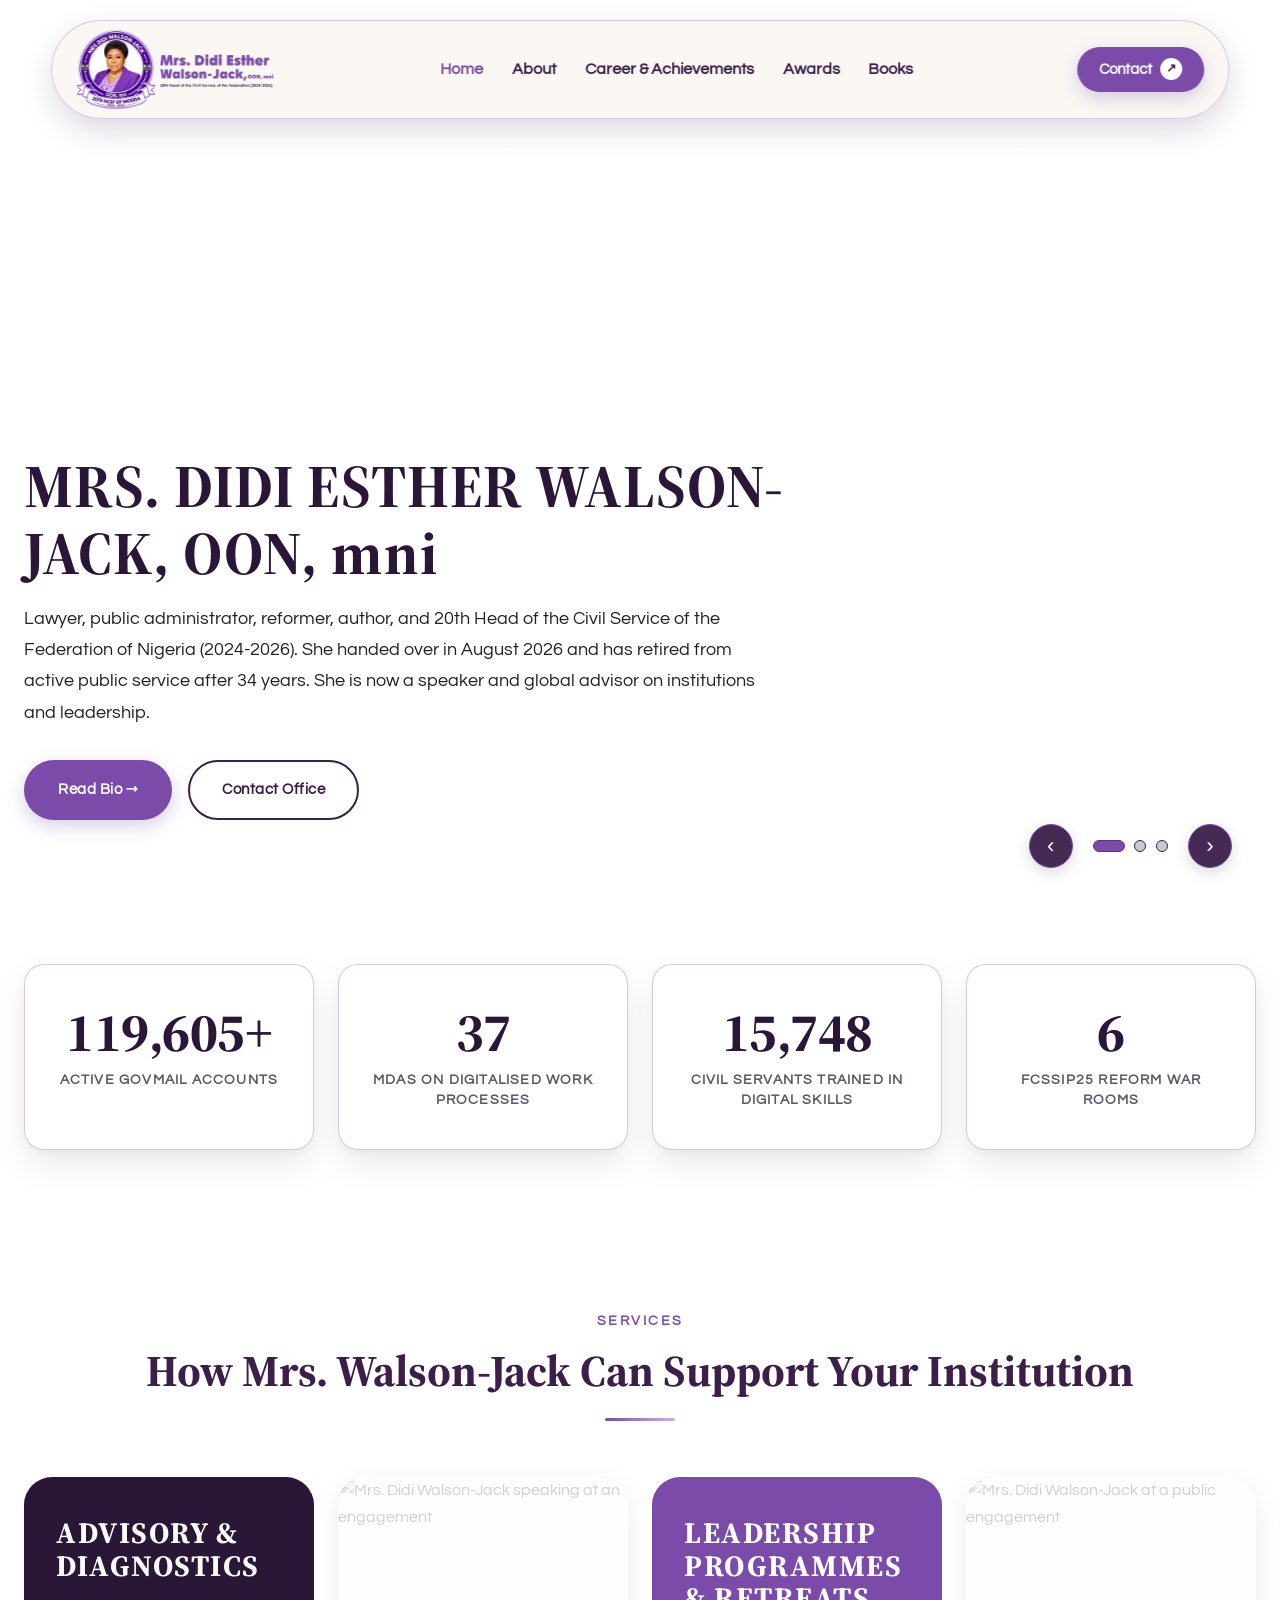
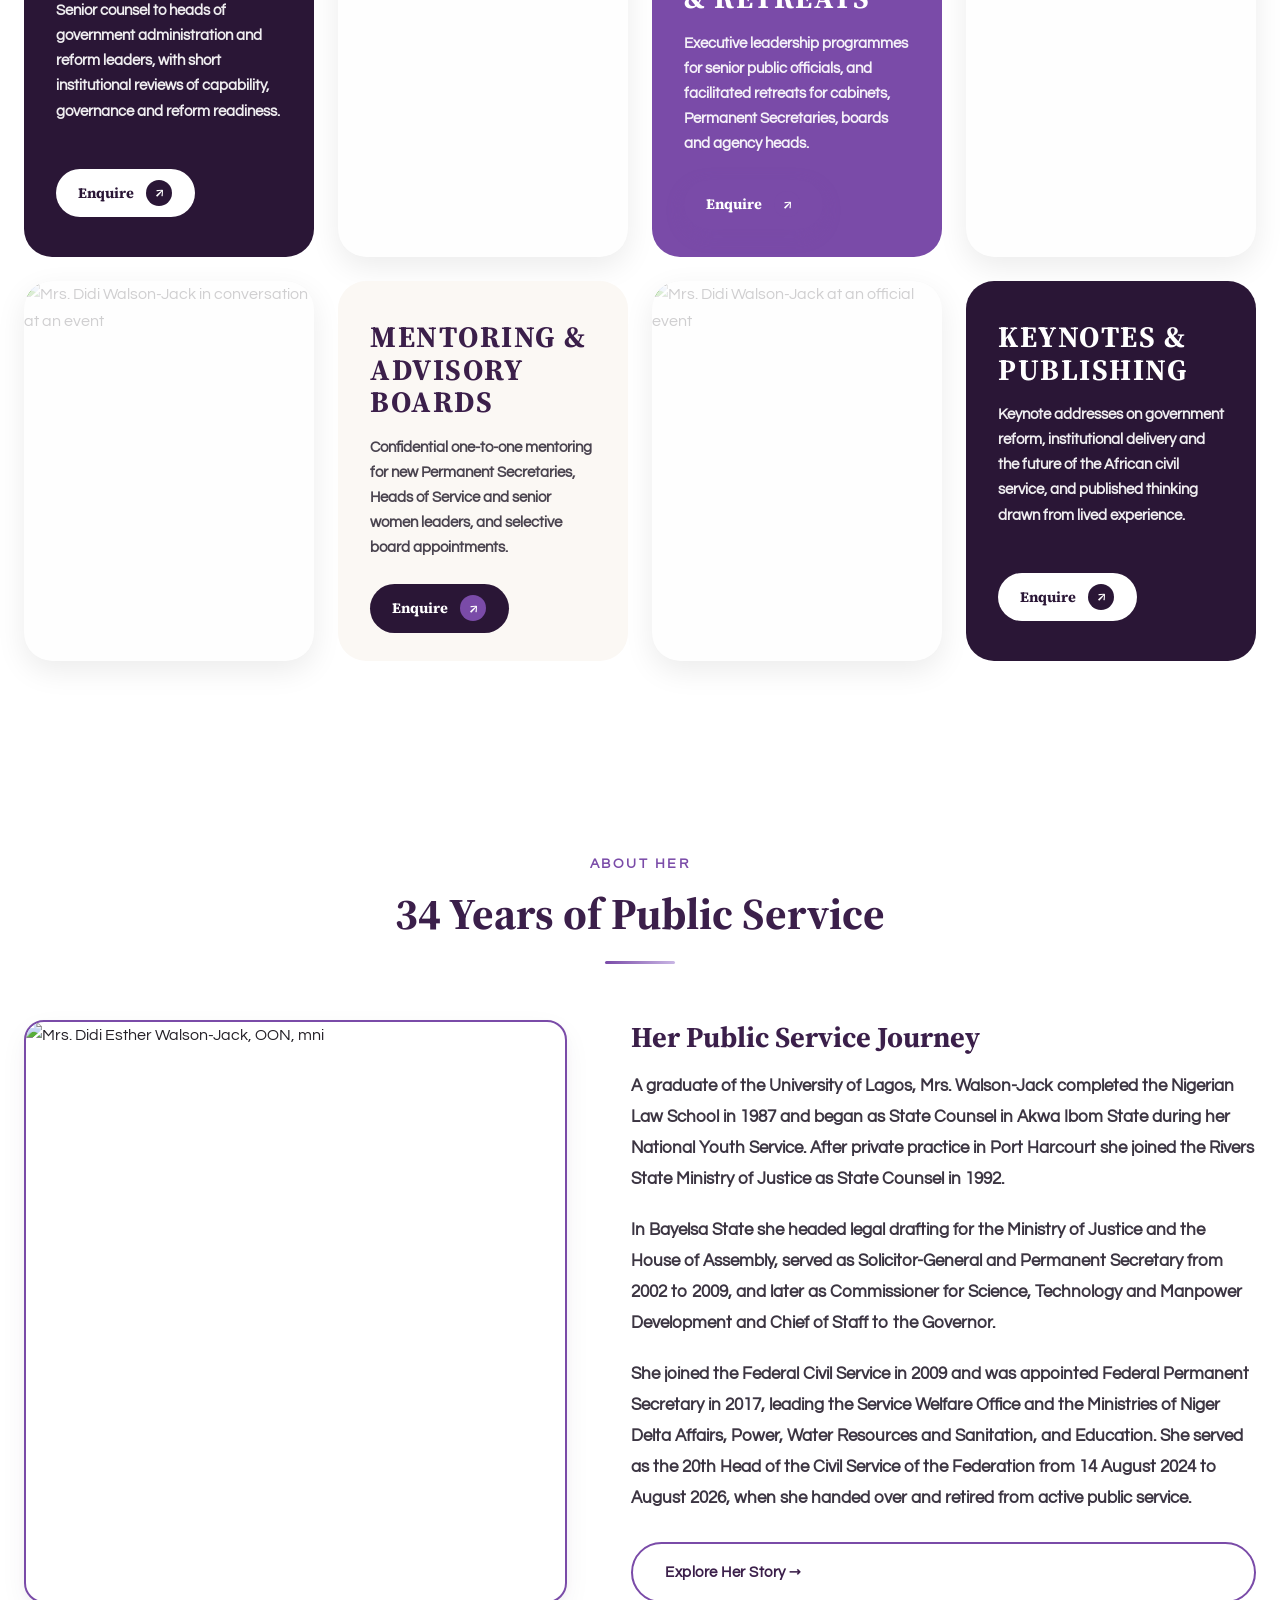
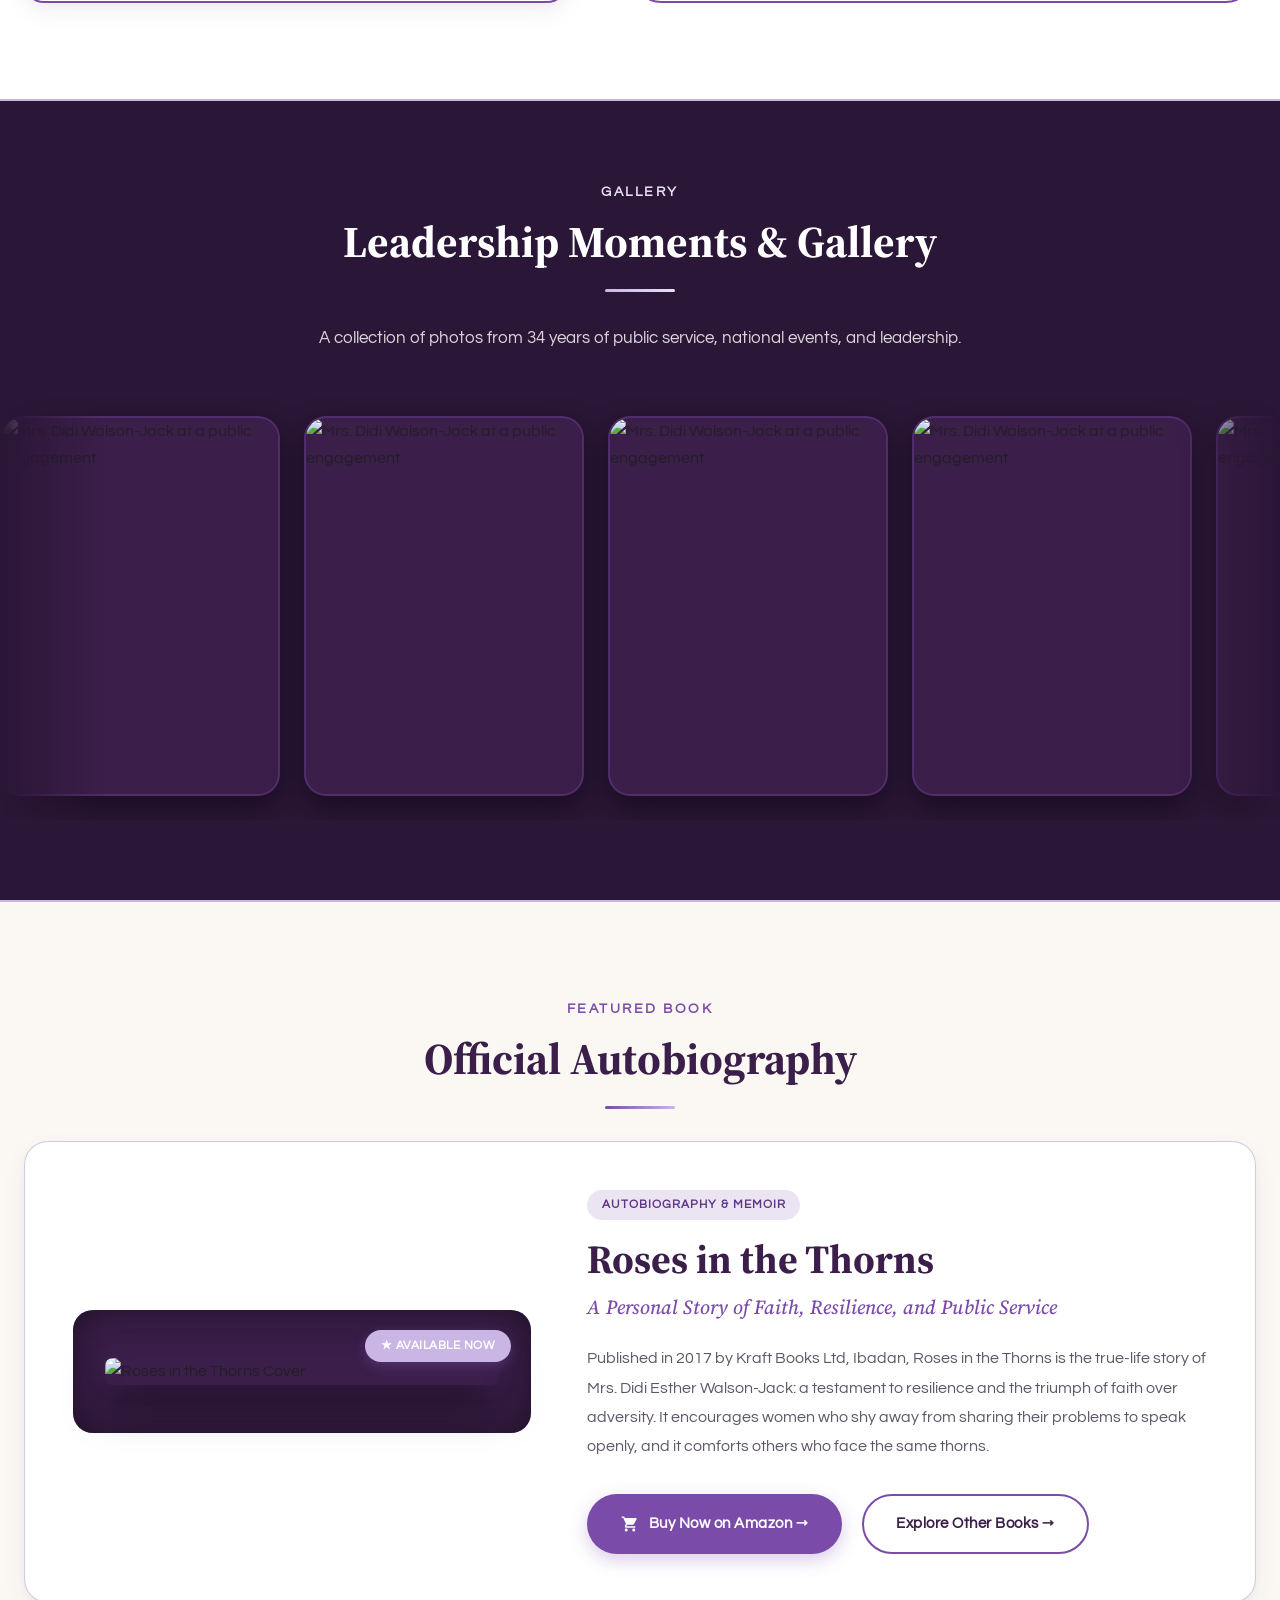
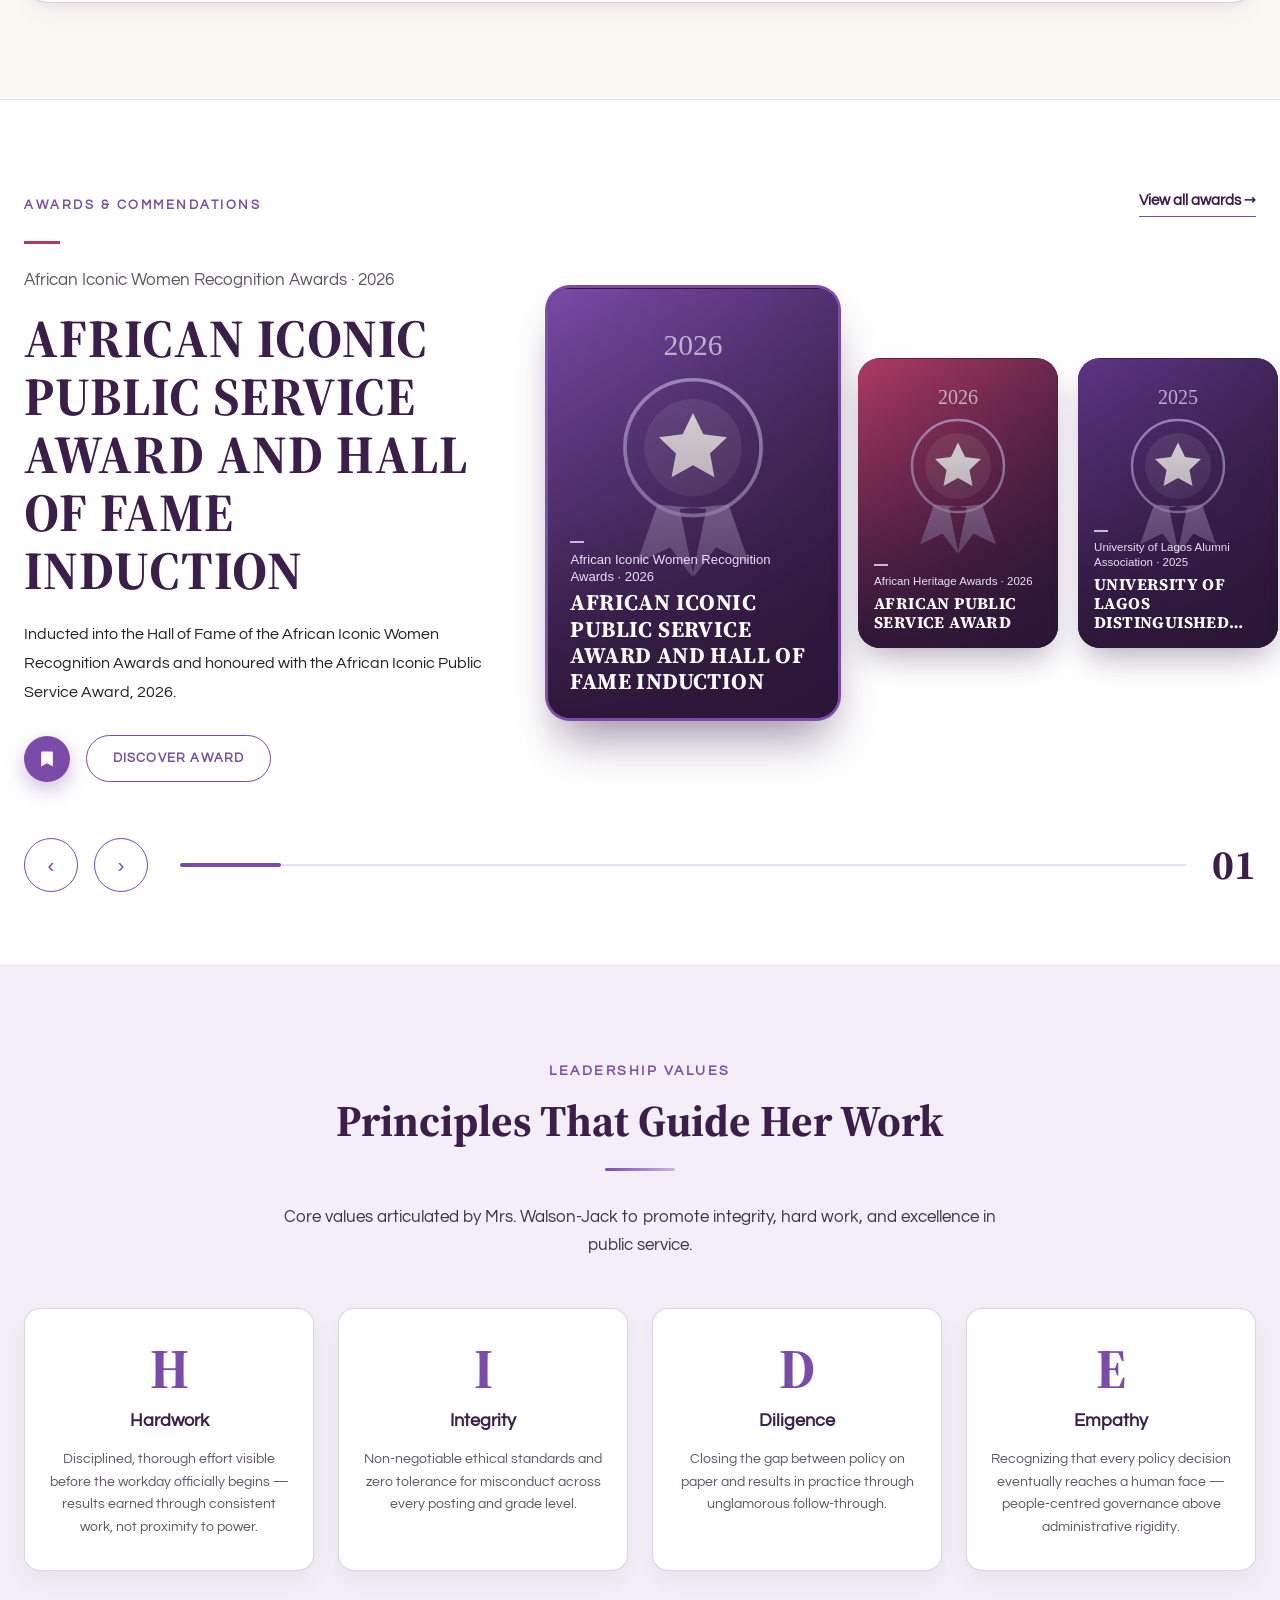
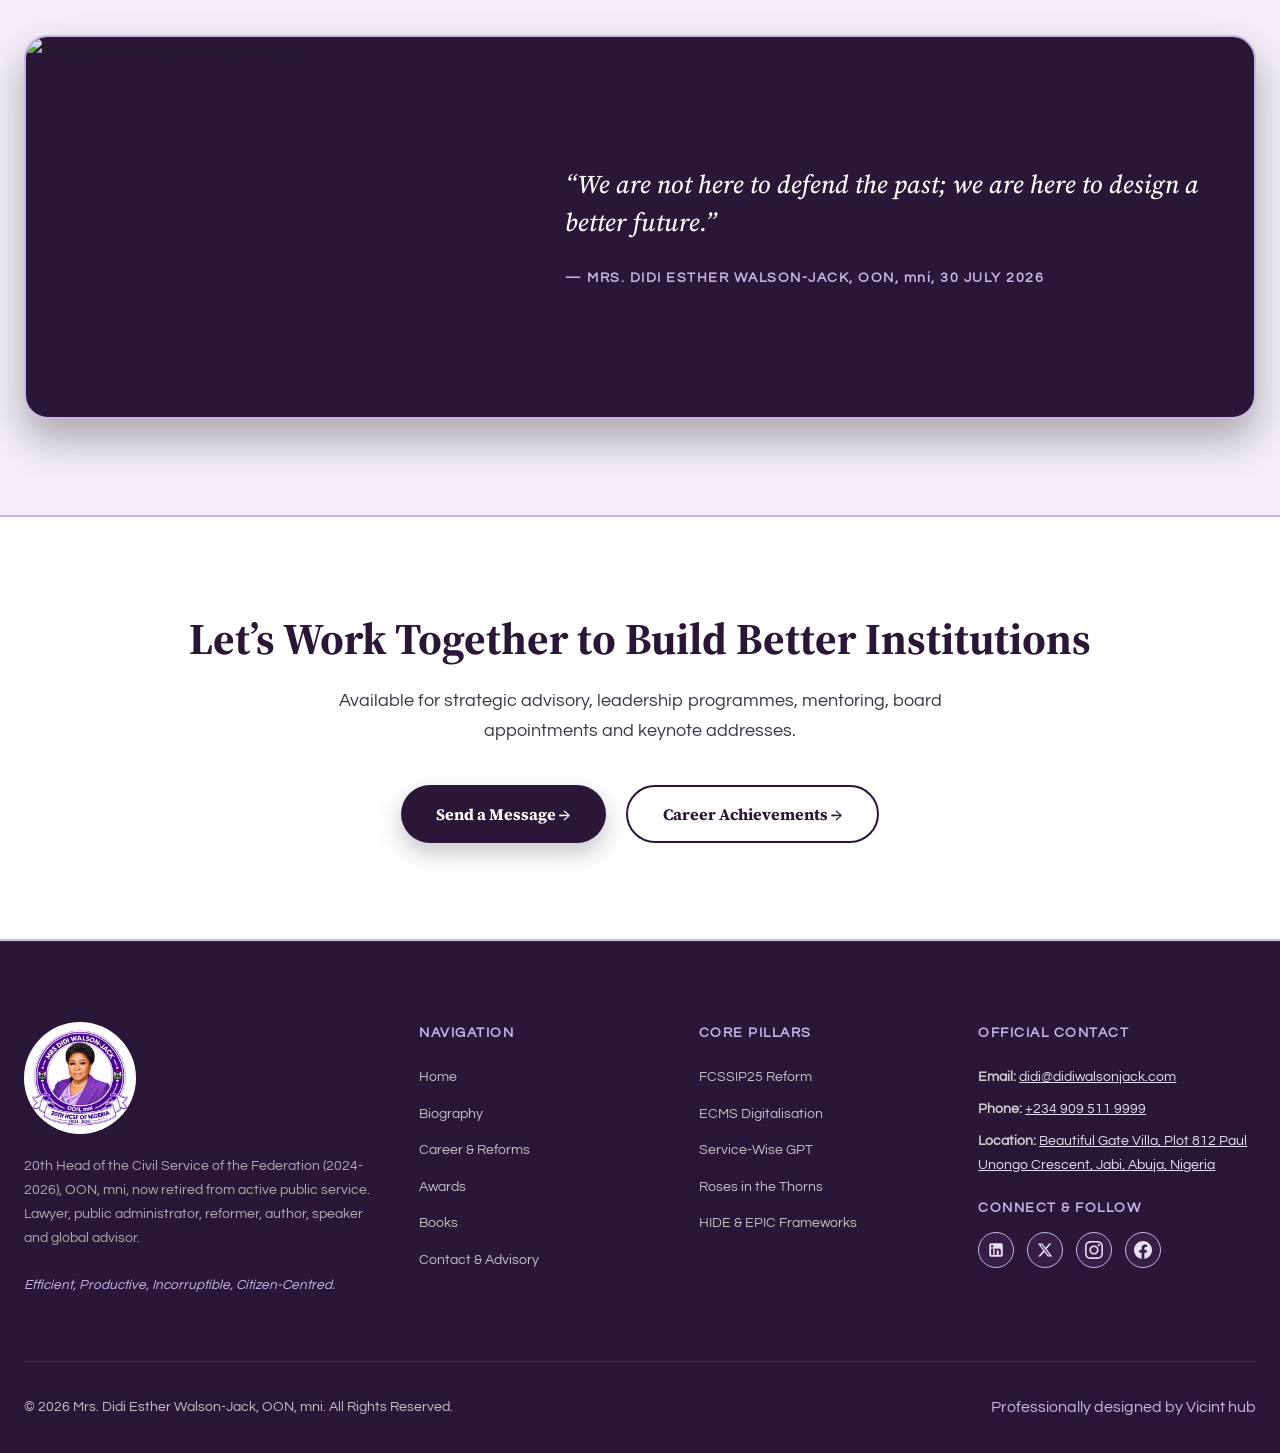
==== index.html @ 29111ed5 "Home: featured book before awards, white awards section, larger active card, unclipped shadows; USOS" ====
<!DOCTYPE html>
<html lang="en">

<head>
  <meta charset="UTF-8" />
  <meta name="viewport" content="width=device-width, initial-scale=1.0" />
  <title>Mrs. Didi Esther Walson-Jack, OON, mni | 20th Head of the Civil Service of the Federation (2024-2026)</title>

  <!-- FAVICON & WEB CLIP -->
  <link rel="icon" href="/assets/Logos/favicon.ico" sizes="any" />
  <link rel="icon" type="image/png" sizes="32x32" href="/assets/Logos/favicon-32.png" />
  <link rel="icon" type="image/png" sizes="192x192" href="/assets/Logos/favicon-192.png" />
  <link rel="apple-touch-icon" href="/assets/Logos/favicon-180.png" />
  <meta name="description"
    content="Official website of Mrs. Didi Esther Walson-Jack, OON, mni, 20th Head of the Civil Service of the Federation of Nigeria (2024-2026). Strategic advisory, leadership programmes, mentoring, keynote speaking and author of Roses in the Thorns." />
  <meta name="keywords"
    content="Didi Walson-Jack, HCSF, Head of Service Nigeria, Federal Civil Service, FCSSIP25, Service-Wise GPT, ECMS, Roses in the Thorns, Public Sector Transformation, Governance Advisory" />

  <!-- Google Fonts: Source Serif 4 (headings) and Questrial (free stand-in for Century Gothic) -->
  <link rel="preconnect" href="https://fonts.googleapis.com">
  <link rel="preconnect" href="https://fonts.gstatic.com" crossorigin>
  <link href="https://fonts.googleapis.com/css2?family=Questrial&family=Source+Serif+4:wght@400;600;700&display=swap" rel="stylesheet">

  <style>
    /* ==========================================================================
       DESIGN SYSTEM & CSS VARIABLES (Brand Style Guide Compliant)
       ========================================================================== */
    :root {
      /* Rich Emerald Green Primary Theme (#3B1F4A) */
      --navy-primary: #3B1F4A;
      --navy-deep: #2A1636;
      --navy-light: #7A4BA8;

      /* Gold Accent Palette (Preserved) */
      --gold-primary: #7A4BA8;
      --gold-light: #C9B6E4;
      --gold-dark: #5E3585;
      --parchment: #FBF8F4;
      --parchment-light: #FBF8F4;

      /* Secondary Palette */
      --forest-reform: #3B1F4A;
      --deep-rose: #B03A63;
      --niger-blue: #7A4BA8;
      --warm-earth: #5E3585;
      --stone: #5E5566;
      --soft-sand: #E9DFF5;

      /* Text Colors */
      --text-dark: #231F26;
      --text-muted: #5E5566;
      --text-light: #FBF8F4;
      --text-gold: #7A4BA8;

      /* Typography: Source Serif 4 for headings, Century Gothic for body */
      --font-heading: 'Source Serif 4', Georgia, serif;
      --font-body: 'Century Gothic', 'URW Gothic', 'Questrial', 'Avant Garde', sans-serif;

      /* Transitions & Shadows */
      --transition-smooth: all 0.3s cubic-bezier(0.4, 0, 0.2, 1);
      --shadow-card: 0 10px 30px -5px rgba(59,31,74, 0.08), 0 4px 12px -2px rgba(59,31,74, 0.04);
      --shadow-hover: 0 20px 40px -10px rgba(59,31,74, 0.16), 0 8px 20px -4px rgba(122,75,168, 0.2);
      --shadow-gold: 0 10px 25px -5px rgba(122,75,168, 0.25);
    }

    /* Reset & Base Styles */
    *,
    *::before,
    *::after {
      box-sizing: border-box;
      margin: 0;
      padding: 0;
    }

    html {
      scroll-behavior: smooth;
      font-size: 16px;
    }

    body {
      font-family: var(--font-body);
      background-color: #ffffff;
      color: var(--text-dark);
      line-height: 1.7;
      -webkit-font-smoothing: antialiased;
      overflow-x: hidden;
    }

    h1,
    h2,
    h3,
    h4,
    h5,
    h6 {
      font-family: var(--font-heading);
      font-weight: 700;
      line-height: 1.2;
      color: var(--navy-primary);
    }

    a {
      color: inherit;
      text-decoration: none;
      transition: var(--transition-smooth);
    }

    img {
      max-width: 100%;
      height: auto;
      display: block;
    }

    .container {
      width: 100%;
      max-width: 1280px;
      margin: 0 auto;
      padding: 0 1.5rem;
    }

    /* Section Spacing */
    .section {
      padding: 6rem 0;
      position: relative;
    }

    .section-sm {
      padding: 4rem 0;
    }

    /* Typography Utility Classes */
    .text-center {
      text-align: center;
    }

    .text-gold {
      color: var(--gold-primary);
    }

    .text-rose {
      color: var(--deep-rose);
    }

    .text-forest {
      color: var(--forest-reform);
    }

    .section-subtitle {
      font-family: var(--font-body);
      font-size: 0.85rem;
      font-weight: 700;
      text-transform: uppercase;
      letter-spacing: 2.5px;
      color: var(--gold-primary);
      margin-bottom: 0.75rem;
      display: block;
    }

    .section-title {
      font-size: 2.75rem;
      color: var(--navy-primary);
      margin-bottom: 1.25rem;
    }

    @media (max-width: 768px) {
      .section-title {
        font-size: 2.1rem;
      }
    }

    .section-desc {
      font-size: 1.05rem;
      color: var(--text-muted);
      max-width: 720px;
      margin: 0 auto 3rem;
    }

    /* Divider Accent */
    .divider-gold {
      width: 70px;
      height: 3px;
      background: linear-gradient(90deg, var(--gold-primary), var(--gold-light));
      margin: 1rem auto 2rem;
      border-radius: 2px;
    }

    /* Buttons & CTAs */
    .btn {
      display: inline-flex;
      align-items: center;
      justify-content: center;
      gap: 0.6rem;
      padding: 0.95rem 2rem;
      border-radius: 50px;
      font-family: var(--font-body);
      font-weight: 600;
      font-size: 0.95rem;
      letter-spacing: 0.5px;
      cursor: pointer;
      transition: var(--transition-smooth);
      border: 2px solid transparent;
      white-space: nowrap;
    }

    .btn-gold {
      background: linear-gradient(135deg, var(--gold-primary), var(--gold-dark));
      color: #FFFFFF;
      box-shadow: var(--shadow-gold);
    }

    .btn-gold:hover {
      background: linear-gradient(135deg, var(--gold-light), var(--gold-primary));
      transform: translateY(-3px);
      box-shadow: 0 15px 30px -5px rgba(122,75,168, 0.35);
    }

    .btn-navy {
      background: var(--navy-primary);
      color: var(--parchment);
      border-color: var(--navy-primary);
    }

    .btn-navy:hover {
      background: var(--navy-deep);
      border-color: var(--gold-primary);
      color: var(--gold-primary);
      transform: translateY(-3px);
    }

    .btn-outline-gold {
      background: transparent;
      color: var(--navy-primary);
      border-color: var(--gold-primary);
    }

    .btn-outline-gold:hover {
      background: var(--gold-primary);
      color: #FFFFFF;
      transform: translateY(-3px);
    }

    .btn-outline-white {
      background: transparent;
      color: #FFFFFF;
      border-color: rgba(255, 255, 255, 0.4);
    }

    .btn-outline-white:hover {
      background: rgba(255, 255, 255, 0.15);
      border-color: var(--gold-light);
      color: var(--gold-light);
      transform: translateY(-3px);
    }

    /* ==========================================================================
       FLOATING PILL CAPSULE NAVBAR (SMART SCROLL AUTO-HIDE & REVEAL)
       ========================================================================== */
    .header {
      position: fixed;
      top: 1.25rem;
      left: 50%;
      transform: translateX(-50%);
      width: 92%;
      max-width: 1200px;
      z-index: 1000;
      background: rgba(42,22,54, 0.94);
      backdrop-filter: blur(16px);
      -webkit-backdrop-filter: blur(16px);
      border: 1.5px solid rgba(122,75,168, 0.4);
      border-radius: 50px;
      padding: 0.6rem 1.75rem;
      box-shadow: 0 20px 40px rgba(0, 0, 0, 0.35), 0 0 20px rgba(122,75,168, 0.2);
      transition: transform 0.4s cubic-bezier(0.4, 0, 0.2, 1), opacity 0.4s ease, background 0.3s ease;
    }

    .header.nav-hidden {
      transform: translate(-50%, -160%);
      opacity: 0;
      pointer-events: none;
    }

    .nav-container {
      display: flex;
      align-items: center;
      justify-content: space-between;
      width: 100%;
      height: 52px;
      padding: 0;
    }

    .brand-logo {
      display: flex;
      align-items: center;
      gap: 0.85rem;
      text-decoration: none;
    }

    .brand-logo-img {
      width: 185px;
      height: auto;
      max-height: 60px;
      object-fit: contain;
    }

    .brand-text-title {
      font-family: var(--font-heading);
      font-size: 1.2rem;
      font-weight: 700;
      color: #FFFFFF;
      line-height: 1.1;
      letter-spacing: 0.5px;
    }

    .brand-text-subtitle {
      font-size: 0.65rem;
      font-weight: 600;
      color: var(--gold-primary);
      letter-spacing: 1.5px;
      text-transform: uppercase;
      margin-top: 1px;
    }

    .nav-menu {
      display: flex;
      align-items: center;
      gap: 1.8rem;
      list-style: none;
    }

    .nav-link {
      font-size: 1.02rem;
      font-weight: 600;
      color: rgba(251,248,244, 0.85);
      position: relative;
      padding: 0.3rem 0;
      transition: var(--transition-smooth);
    }

    .nav-link:hover,
    .nav-link.active {
      color: var(--gold-light);
    }

    .nav-cta-btn {
      display: inline-flex;
      align-items: center;
      gap: 0.5rem;
      padding: 0.6rem 1.35rem;
      border-radius: 50px;
      background: linear-gradient(135deg, var(--gold-primary), var(--gold-dark));
      color: #FFFFFF;
      font-size: 0.95rem;
      font-weight: 700;
      box-shadow: 0 4px 15px rgba(122,75,168, 0.3);
      transition: var(--transition-smooth);
      border: none;
    }

    .nav-cta-btn:hover {
      background: linear-gradient(135deg, var(--gold-light), var(--gold-primary));
      transform: translateY(-2px);
      box-shadow: 0 8px 20px rgba(122,75,168, 0.45);
    }

    .nav-cta-icon {
      width: 22px;
      height: 22px;
      border-radius: 50%;
      background: #FFFFFF;
      color: var(--navy-primary);
      display: flex;
      align-items: center;
      justify-content: center;
      font-size: 0.75rem;
      font-weight: 800;
    }

    .mobile-toggle {
      display: none;
      background: rgba(255, 255, 255, 0.1);
      border: 1px solid var(--gold-primary);
      color: var(--gold-light);
      width: 40px;
      height: 40px;
      border-radius: 50%;
      font-size: 1.2rem;
      cursor: pointer;
      align-items: center;
      justify-content: center;
    }

    .mobile-drawer {
      position: fixed;
      top: 5.5rem;
      left: 50%;
      transform: translateX(-50%);
      width: 90%;
      max-width: 480px;
      background: var(--navy-deep);
      border: 1.5px solid var(--gold-primary);
      border-radius: 20px;
      padding: 1.75rem;
      display: none;
      flex-direction: column;
      gap: 1.25rem;
      z-index: 999;
      box-shadow: 0 25px 50px rgba(0, 0, 0, 0.6);
    }

    .mobile-drawer.open {
      display: flex;
    }

    @media (max-width: 992px) {
      .nav-menu {
        display: none;
      }

      .mobile-toggle {
        display: flex;
      }
    }

    /* ==========================================================================
       HERO SLIDER SECTION (FULL-WIDTH SLIDER WITH BOTTOM GRADIENT OVERLAY)
       ========================================================================== */
    .hero-slider-section {
      position: relative;
      width: 100%;
      height: 100vh;
      min-height: 700px;
      overflow: hidden;
      background: #ffffff;
      border-bottom: 0px solid var(--gold-primary);
      margin-top: 0;
    }

    .hero-slider-track {
      display: flex;
      width: 100%;
      height: 100%;
      transition: transform 0.8s cubic-bezier(0.65, 0, 0.35, 1);
    }

    .hero-slide {
      min-width: 100%;
      height: 100%;
      position: relative;
      display: flex;
      align-items: flex-end;
      padding-bottom: 5rem;
      background-size: cover;
      background-position: center 20%;
    }

    /* Overshadow White Gradient Shadow Overlay for High Contrast Text & Accessibility */
    .hero-slide-overlay {
      position: absolute;
      inset: 0;
      background: linear-gradient(180deg, rgba(255, 255, 255, 0.08) 0%, rgba(255, 255, 255, 0.72) 48%, rgba(255, 255, 255, 0.98) 100%);
      z-index: 1;
      pointer-events: none;
    }

    .hero-slide-content {
      position: relative;
      z-index: 2;
      color: var(--navy-primary);
      max-width: 850px;
    }

    .hero-slide-badge {
      display: inline-flex;
      align-items: center;
      gap: 0.5rem;
      padding: 0.4rem 1.2rem;
      border-radius: 50px;
      background: rgba(122,75,168, 0.2);
      border: 1px solid var(--gold-primary);
      color: var(--gold-light);
      font-size: 0.8rem;
      font-weight: 700;
      letter-spacing: 1.5px;
      text-transform: uppercase;
      margin-bottom: 1rem;
    }

    /* H1 for Slide 1 ONLY (Accessible Dark Emerald Green on White Overlay) */
    .hero-slide-title-h1 {
      font-family: var(--font-heading);
      font-size: 3.8rem;
      font-weight: 700;
      color: #2A1636;
      line-height: 1.1;
      margin-bottom: 1rem;
      text-transform: uppercase;
      letter-spacing: 1px;
    }

    /* H2 for Slide 2 and Slide 3 ONLY (Accessible Dark Emerald Green on White Overlay) */
    .hero-slide-title-h2 {
      font-family: var(--font-heading);
      font-size: 3.5rem;
      font-weight: 700;
      color: #2A1636;
      line-height: 1.1;
      margin-bottom: 1rem;
      text-transform: uppercase;
      letter-spacing: 1px;
    }

    @media (max-width: 768px) {
      .hero-slide-title-h1 {
        font-size: 2.4rem;
      }

      .hero-slide-title-h2 {
        font-size: 2.2rem;
      }

      .hero-slide {
        padding-bottom: 4rem;
      }
    }

    .hero-slide-desc {
      font-size: 1.15rem;
      color: #231F26;
      font-weight: 600;
      margin-bottom: 2rem;
      line-height: 1.7;
      max-width: 750px;
    }

    .hero-slide-ctas {
      display: flex;
      flex-wrap: wrap;
      gap: 1rem;
    }

    .hero-slide .btn-outline-white {
      border: 2px solid var(--navy-primary);
      color: var(--navy-primary);
      background: rgba(255, 255, 255, 0.9);
      font-weight: 700;
    }

    .hero-slide .btn-outline-white:hover {
      background: var(--navy-primary);
      color: #FFFFFF;
    }

    /* Slider Navigation Dots & Controls */
    .hero-slider-nav {
      position: absolute;
      bottom: 2rem;
      right: 3rem;
      z-index: 10;
      display: flex;
      align-items: center;
      gap: 1.25rem;
    }

    @media (max-width: 768px) {
      .hero-slider-nav {
        right: 50%;
        transform: translateX(50%);
        bottom: 1.5rem;
      }
    }

    .hero-slider-dots {
      display: flex;
      gap: 0.6rem;
    }

    .hero-dot {
      width: 12px;
      height: 12px;
      border-radius: 50%;
      background: rgba(59,31,74, 0.25);
      border: 1.5px solid var(--navy-primary);
      cursor: pointer;
      transition: var(--transition-smooth);
    }

    .hero-dot.active,
    .hero-dot:hover {
      width: 32px;
      border-radius: 50px;
      background: var(--gold-primary);
      border-color: var(--gold-dark);
    }

    .hero-arrow {
      width: 44px;
      height: 44px;
      border-radius: 50%;
      background: rgba(59,31,74, 0.95);
      border: 1.5px solid var(--gold-primary);
      color: #FFFFFF;
      display: flex;
      align-items: center;
      justify-content: center;
      cursor: pointer;
      font-size: 1.4rem;
      transition: var(--transition-smooth);
      box-shadow: 0 4px 15px rgba(0, 0, 0, 0.15);
    }

    .hero-arrow:hover {
      background: var(--gold-primary);
      border-color: var(--gold-dark);
      color: #FFFFFF;
      transform: scale(1.08);
    }

    .hero-tagline {
      font-family: var(--font-heading);
      font-size: 1.4rem;
      font-style: italic;
      color: var(--gold-light);
      margin-bottom: 1.5rem;
      line-height: 1.4;
      border-left: 3px solid var(--gold-primary);
      padding-left: 1.25rem;
    }

    @media (max-width: 992px) {
      .hero-tagline {
        border-left: none;
        border-bottom: 2px solid var(--gold-primary);
        padding-bottom: 1rem;
        padding-left: 0;
      }
    }

    .hero-bio {
      font-size: 1.05rem;
      color: rgba(251,248,244, 0.85);
      margin-bottom: 2.2rem;
      max-width: 640px;
    }

    .hero-cta-group {
      display: flex;
      flex-wrap: wrap;
      gap: 1.25rem;
    }

    @media (max-width: 992px) {
      .hero-cta-group {
        justify-content: center;
      }
    }

    /* Hero Portrait Frame - OPTIMIZED FRAMING SO HEAD IS NEVER CUT OFF */
    .portrait-wrapper {
      position: relative;
      max-width: 460px;
      margin: 0 auto;
    }

    .portrait-card {
      position: relative;
      border-radius: 24px;
      overflow: hidden;
      border: 3px solid var(--gold-primary);
      box-shadow: 0 30px 60px rgba(0, 0, 0, 0.4);
      background: var(--navy-deep);
    }

    .portrait-img {
      width: 100%;
      height: 560px;
      object-fit: cover;
      object-position: center 15%;
      /* PERFECT CENTERING: FACE & HEAD FULLY VISIBLE */
      transition: var(--transition-smooth);
    }

    .portrait-card:hover .portrait-img {
      transform: scale(1.03);
    }



    /* Floating Stats Pill */
    .floating-pill {
      position: absolute;
      bottom: -25px;
      left: -25px;
      background: rgba(42,22,54, 0.96);
      backdrop-filter: blur(12px);
      border: 1.5px solid var(--gold-primary);
      padding: 1.1rem 1.6rem;
      border-radius: 18px;
      box-shadow: 0 15px 35px rgba(0, 0, 0, 0.4);
      display: flex;
      align-items: center;
      gap: 1rem;
    }

    @media (max-width: 576px) {
      .floating-pill {
        position: relative;
        bottom: 0;
        left: 0;
        margin-top: 1.5rem;
        justify-content: center;
      }
    }

    .floating-pill-number {
      font-family: var(--font-heading);
      font-size: 2.4rem;
      font-weight: 700;
      color: var(--gold-primary);
      line-height: 1;
    }

    .floating-pill-text {
      font-size: 0.78rem;
      font-weight: 600;
      color: var(--parchment);
      text-transform: uppercase;
      letter-spacing: 1px;
      line-height: 1.3;
    }

    /* Metrics Bar */
    .hero-metrics {
      margin-top: 5rem;
      padding-top: 3rem;
      border-top: 1px solid rgba(122,75,168, 0.2);
      display: grid;
      grid-template-columns: repeat(4, 1fr);
      gap: 2rem;
      text-align: center;
    }

    @media (max-width: 992px) {
      .hero-metrics {
        grid-template-columns: repeat(2, 1fr);
        gap: 2.5rem;
      }
    }

    @media (max-width: 576px) {
      .hero-metrics {
        grid-template-columns: 1fr;
      }
    }

    .metric-number {
      font-family: var(--font-heading);
      font-size: 2.8rem;
      font-weight: 700;
      color: var(--gold-primary);
      line-height: 1;
      margin-bottom: 0.5rem;
    }

    .metric-label {
      font-size: 0.85rem;
      font-weight: 600;
      color: rgba(251,248,244, 0.75);
      text-transform: uppercase;
      letter-spacing: 1px;
    }

    /* ==========================================================================
       EXECUTIVE INTRODUCTION — SPLIT EDITORIAL PHOTO CARD
       ========================================================================== */
    .bg-parchment {
      background-color: var(--parchment);
    }

    .intro-grid {
      display: grid;
      grid-template-columns: 1fr 1.15fr;
      gap: 4rem;
      align-items: stretch;
    }

    @media (max-width: 992px) {
      .intro-grid {
        grid-template-columns: 1fr;
        gap: 3rem;
        align-items: flex-start;
      }
    }

    .intro-img-frame {
      position: relative;
      border-radius: 20px;
      overflow: hidden;
      box-shadow: var(--shadow-card);
      border: 2px solid var(--gold-primary);
      height: 100%;
      min-height: 420px;
      display: flex;
    }

    .intro-img {
      width: 100%;
      height: 100%;
      object-fit: cover;
      object-position: center top;
      /* Flawless portrait framing */
      transition: var(--transition-smooth);
    }

    .intro-img-frame:hover .intro-img {
      transform: scale(1.03);
    }

    .intro-card {
      background: transparent;
      border-radius: 0;
      padding: 0;
      box-shadow: none;
      border: none;
      display: flex;
      flex-direction: column;
      justify-content: center;
    }

    .intro-paragraph {
      font-size: 1.05rem;
      color: #3C3542;
      margin-bottom: 1.25rem;
      line-height: 1.85;
    }

    /* ==========================================================================
       20-IMAGE CONTINUOUS INFINITE MARQUEE LOOP GALLERY (LEFT TO RIGHT)
       ========================================================================== */
    .marquee-section {
      padding: 5rem 0;
      background: var(--navy-deep);
      position: relative;
      overflow: hidden;
      border-top: 2px solid var(--gold-primary);
      border-bottom: 2px solid var(--gold-primary);
    }

    .marquee-container {
      width: 100%;
      overflow: hidden;
      position: relative;
      padding: 1.5rem 0;
      mask-image: linear-gradient(to right, transparent, black 8%, black 92%, transparent);
      -webkit-mask-image: linear-gradient(to right, transparent, black 8%, black 92%, transparent);
    }

    /* Track moves continuously left to right */
    .marquee-track {
      display: flex;
      gap: 1.5rem;
      width: max-content;
      animation: marqueeScrollLeftToRight 45s linear infinite;
      will-change: transform;
    }

    .marquee-track:hover {
      animation-play-state: paused;
      /* Pause smoothly on hover */
    }

    @keyframes marqueeScrollLeftToRight {
      0% {
        transform: translate3d(-50%, 0, 0);
      }

      100% {
        transform: translate3d(0%, 0, 0);
      }
    }

    .marquee-card {
      flex: 0 0 280px;
      height: 380px;
      border-radius: 22px;
      overflow: hidden;
      position: relative;
      border: 2px solid rgba(122,75,168, 0.35);
      background: var(--navy-primary);
      box-shadow: 0 12px 30px rgba(0, 0, 0, 0.4);
      transition: var(--transition-smooth);
    }

    .marquee-card:hover {
      transform: translateY(-8px) scale(1.02);
      border-color: var(--gold-primary);
      box-shadow: 0 20px 40px rgba(122,75,168, 0.25);
    }

    .marquee-img {
      width: 100%;
      height: 100%;
      object-fit: cover;
      object-position: center 15%;
      /* PERFECT CENTERING FOR ALL GALLERY CARDS */
      transition: var(--transition-smooth);
    }

    .marquee-card:hover .marquee-img {
      transform: scale(1.06);
    }

    /* ==========================================================================
       LEADERSHIP PHILOSOPHY (HIDE, EPIC) & PORTRAIT QUOTE BANNER
       ========================================================================== */
    .bg-navy {
      background-color: var(--navy-primary);
      color: var(--parchment);
    }

    .hide-letters-grid {
      display: grid;
      grid-template-columns: repeat(4, 1fr);
      gap: 1.5rem;
      margin-bottom: 4rem;
    }

    @media (max-width: 992px) {
      .hide-letters-grid {
        grid-template-columns: repeat(2, 1fr);
      }
    }

    @media (max-width: 576px) {
      .hide-letters-grid {
        grid-template-columns: 1fr;
      }
    }

    .letter-card {
      background: #FFFFFF;
      border: 1.5px solid rgba(59,31,74, 0.18);
      border-radius: 16px;
      padding: 2rem 1.5rem;
      text-align: center;
      box-shadow: 0 10px 25px rgba(0, 0, 0, 0.05);
      transition: var(--transition-smooth);
    }

    .letter-card:hover {
      background: #FFFFFF;
      border-color: var(--gold-primary);
      box-shadow: 0 15px 35px rgba(59,31,74, 0.15);
      transform: translateY(-5px);
    }

    .letter-badge {
      font-family: var(--font-heading);
      font-size: 3.5rem;
      font-weight: 700;
      color: var(--gold-primary);
      line-height: 1;
      margin-bottom: 0.5rem;
    }

    .letter-name {
      font-size: 1.15rem;
      font-weight: 700;
      color: var(--navy-primary);
      margin-bottom: 0.75rem;
    }

    .letter-desc {
      font-size: 0.88rem;
      color: #5E5566;
      line-height: 1.6;
    }

    /* Portrait Quote Banner - OPTIMIZED FRAMING */
    .quote-banner-card {
      background: linear-gradient(135deg, var(--navy-deep) 0%, #2A1636 100%);
      border-radius: 24px;
      overflow: hidden;
      border: 2px solid var(--gold-primary);
      display: grid;
      grid-template-columns: 0.8fr 1.2fr;
      align-items: center;
      box-shadow: 0 20px 40px rgba(0, 0, 0, 0.3);
    }

    @media (max-width: 992px) {
      .quote-banner-card {
        grid-template-columns: 1fr;
      }
    }

    .quote-portrait-box {
      height: 380px;
    }

    .quote-portrait-img {
      width: 100%;
      height: 100%;
      object-fit: cover;
      object-position: center 15%;
      /* PERFECT CENTERING */
    }

    .quote-content-box {
      padding: 3rem;
    }

    .quote-text {
      font-family: var(--font-heading);
      font-size: 1.6rem;
      font-style: italic;
      color: #FFFFFF;
      line-height: 1.5;
      margin-bottom: 1.5rem;
    }

    .quote-author {
      font-size: 0.88rem;
      font-weight: 700;
      color: var(--gold-primary);
      text-transform: uppercase;
      letter-spacing: 1.5px;
    }

    /* ==========================================================================
       PUBLIC SECTOR REFORM HIGHLIGHTS (WITH EVENT THUMBNAILS)
       ========================================================================== */
    .reform-grid {
      display: grid;
      grid-template-columns: repeat(2, 1fr);
      gap: 2.5rem;
    }

    @media (max-width: 992px) {
      .reform-grid {
        grid-template-columns: 1fr;
      }
    }

    .reform-card {
      background: #FFFFFF;
      border-radius: 20px;
      overflow: hidden;
      box-shadow: var(--shadow-card);
      border: 1px solid rgba(122,75,168, 0.2);
      display: flex;
      flex-direction: column;
      transition: var(--transition-smooth);
    }

    .reform-card:hover {
      transform: translateY(-6px);
      box-shadow: var(--shadow-hover);
      border-color: var(--gold-primary);
    }

    .reform-thumb-frame {
      height: 220px;
      overflow: hidden;
      position: relative;
    }

    .reform-thumb-img {
      width: 100%;
      height: 100%;
      object-fit: cover;
      object-position: center 20%;
      transition: var(--transition-smooth);
    }

    .reform-card:hover .reform-thumb-img {
      transform: scale(1.05);
    }

    .reform-card-body {
      padding: 2rem;
      display: flex;
      flex-direction: column;
      flex-grow: 1;
    }

    .reform-tag {
      display: inline-block;
      padding: 0.3rem 0.9rem;
      border-radius: 50px;
      font-size: 0.75rem;
      font-weight: 700;
      text-transform: uppercase;
      letter-spacing: 1px;
      margin-bottom: 1rem;
      width: fit-content;
    }

    .tag-green {
      background: rgba(59,31,74, 0.12);
      color: var(--forest-reform);
    }

    .tag-blue {
      background: rgba(122,75,168, 0.12);
      color: var(--niger-blue);
    }

    .tag-rose {
      background: rgba(123, 48, 82, 0.12);
      color: var(--deep-rose);
    }

    .tag-gold {
      background: rgba(122,75,168, 0.15);
      color: var(--gold-dark);
    }

    .reform-title {
      font-size: 1.6rem;
      color: var(--navy-primary);
      margin-bottom: 0.75rem;
    }

    .reform-desc {
      font-size: 0.95rem;
      color: var(--text-muted);
      margin-bottom: 1.25rem;
      line-height: 1.6;
    }

    /* ==========================================================================
       FEATURED BOOK SPOTLIGHT SECTION
       ========================================================================== */
    .featured-book-card {
      background: #FFFFFF;
      border-radius: 24px;
      overflow: hidden;
      box-shadow: var(--shadow-card);
      border: 1.5px solid rgba(122,75,168, 0.3);
      display: grid;
      grid-template-columns: 0.85fr 1.15fr;
      gap: 3.5rem;
      align-items: center;
      padding: 3rem;
      transition: var(--transition-smooth);
    }

    .featured-book-card:hover {
      box-shadow: var(--shadow-hover);
      border-color: var(--gold-primary);
    }

    @media (max-width: 992px) {
      .featured-book-card {
        grid-template-columns: 1fr;
        padding: 2rem;
        gap: 2.5rem;
      }
    }

    .featured-book-img-box {
      background: radial-gradient(circle, #3B1F4A, var(--navy-primary));
      padding: 3rem 2rem;
      border-radius: 20px;
      display: flex;
      justify-content: center;
      align-items: center;
      position: relative;
      box-shadow: inset 0 0 40px rgba(0, 0, 0, 0.5);
    }

    .featured-book-badge {
      position: absolute;
      top: 1.25rem;
      right: 1.25rem;
      background: var(--gold-primary);
      color: #FFFFFF;
      padding: 0.35rem 1rem;
      border-radius: 50px;
      font-size: 0.75rem;
      font-weight: 700;
      text-transform: uppercase;
      letter-spacing: 0.5px;
      box-shadow: 0 4px 12px rgba(122,75,168, 0.4);
    }

    .featured-book-img {
      max-height: 320px;
      border-radius: 8px;
      box-shadow: 0 20px 40px rgba(0, 0, 0, 0.6), 0 0 20px rgba(122,75,168, 0.2);
      transition: var(--transition-smooth);
    }

    .featured-book-card:hover .featured-book-img {
      transform: scale(1.04) rotate(-1deg);
    }

    .featured-book-tag {
      display: inline-block;
      padding: 0.3rem 0.9rem;
      border-radius: 50px;
      font-size: 0.75rem;
      font-weight: 700;
      text-transform: uppercase;
      letter-spacing: 1px;
      background: rgba(122,75,168, 0.15);
      color: var(--gold-dark);
      margin-bottom: 1rem;
    }

    .featured-book-title {
      font-size: 2.5rem;
      color: var(--navy-primary);
      margin-bottom: 0.5rem;
      line-height: 1.15;
    }

    .featured-book-subtitle {
      font-family: var(--font-heading);
      font-size: 1.25rem;
      font-style: italic;
      color: var(--gold-primary);
      margin-bottom: 1.25rem;
    }

    .featured-book-desc {
      font-size: 1.02rem;
      color: #5E5566;
      line-height: 1.8;
      margin-bottom: 2rem;
    }

    .featured-book-actions {
      display: flex;
      flex-wrap: wrap;
      gap: 1.25rem;
    }

    /* ==========================================================================
       ADVISORY SERVICES — MODERN BENTO TILE GRID (MATCHING TEMPLATE DESIGN)
       ========================================================================== */
    /* Desktop: 2 Rows x 4 Columns Grid */
    .advisory-bento-grid {
      display: grid;
      grid-template-columns: repeat(4, 1fr);
      gap: 1.5rem;
    }

    /* Mobile Landscape & Portrait: 4 Rows x 2 Columns Grid */
    @media (max-width: 992px) {
      .advisory-bento-grid {
        grid-template-columns: repeat(2, 1fr);
        gap: 1.25rem;
      }
    }

    /* Small Mobile Phones: Clean 1 Column Stack */
    @media (max-width: 576px) {
      .advisory-bento-grid {
        grid-template-columns: 1fr;
        gap: 1rem;
      }
    }

    .advisory-bento-card {
      border-radius: 28px;
      padding: 2.5rem 2rem;
      display: flex;
      flex-direction: column;
      justify-content: space-between;
      transition: transform 0.35s ease, box-shadow 0.35s ease;
      height: 380px;
      width: 100%;
      position: relative;
    }

    .advisory-bento-card:hover {
      transform: translateY(-6px);
      box-shadow: 0 20px 40px rgba(0, 0, 0, 0.12);
    }

    .card-bg-emerald {
      background-color: #2A1636;
      color: #FFFFFF;
    }

    .card-bg-parchment {
      background-color: #FBF8F4;
      color: #2A1636;
    }

    .card-bg-gold {
      background-color: #7A4BA8;
      color: #FFFFFF;
    }

    .card-hero-header {
      font-family: var(--font-heading);
      font-size: 2.2rem;
      font-weight: 700;
      letter-spacing: 1.5px;
      text-transform: uppercase;
      margin-bottom: 1rem;
      line-height: 1.1;
    }

    .card-hero-desc {
      font-size: 0.95rem;
      line-height: 1.65;
      opacity: 0.92;
      margin-bottom: 1.5rem;
    }

    .advisory-pill-btn {
      display: inline-flex;
      align-items: center;
      gap: 0.75rem;
      padding: 0.7rem 1.4rem;
      border-radius: 50px;
      font-family: var(--font-heading);
      font-size: 0.9rem;
      font-weight: 700;
      text-decoration: none;
      transition: var(--transition-smooth);
      width: fit-content;
    }

    .advisory-pill-btn .pill-arrow {
      width: 26px;
      height: 26px;
      border-radius: 50%;
      display: flex;
      align-items: center;
      justify-content: center;
      font-size: 0.85rem;
      font-weight: 700;
      transition: transform 0.3s ease;
    }

    .advisory-pill-btn:hover .pill-arrow {
      transform: translate(2px, -2px);
    }

    .btn-pill-light {
      background: #FFFFFF;
      color: #2A1636;
    }

    .btn-pill-light .pill-arrow {
      background: #2A1636;
      color: #FFFFFF;
    }

    .btn-pill-dark {
      background: #2A1636;
      color: #FFFFFF;
    }

    .btn-pill-dark .pill-arrow {
      background: var(--gold-primary);
      color: #FFFFFF;
    }

    .btn-pill-gold {
      background: var(--navy-deep);
      color: #FFFFFF;
    }

    .btn-pill-gold .pill-arrow {
      background: var(--gold-primary);
      color: #FFFFFF;
    }

    .advisory-bento-img-box {
      border-radius: 28px;
      overflow: hidden;
      height: 380px;
      width: 100%;
      position: relative;
      box-shadow: 0 10px 30px rgba(0, 0, 0, 0.08);
      transition: transform 0.35s ease, box-shadow 0.35s ease;
    }

    .advisory-bento-img-box:hover {
      transform: translateY(-6px);
      box-shadow: 0 20px 40px rgba(0, 0, 0, 0.15);
    }

    /* WHITE OVERLAY ON IMAGE TILE (CLEARS OFF ON HOVER) */
    .advisory-img-overlay {
      position: absolute;
      top: 0;
      left: 0;
      right: 0;
      bottom: 0;
      background: rgba(255, 255, 255, 0.78);
      backdrop-filter: contrast(0.95);
      transition: opacity 0.4s ease;
      z-index: 2;
      pointer-events: none;
    }

    .advisory-bento-img-box:hover .advisory-img-overlay {
      opacity: 0;
    }

    .advisory-bento-img {
      width: 100%;
      height: 100%;
      object-fit: cover;
      object-position: center top;
      transition: transform 0.5s ease;
    }

    .advisory-bento-img-box:hover .advisory-bento-img {
      transform: scale(1.05);
    }

    /* ==========================================================================
       CALL TO ACTION BANNER
       ========================================================================== */
    /* ==========================================================================
       CALL TO ACTION BANNER (BACKGROUND IMAGE WITH WHITE OVERLAY)
       ========================================================================== */
    .cta-banner {
      position: relative;
      background-image: url('https://res.cloudinary.com/pwkdspnn/image/upload/f_auto,q_auto:good,w_1000/v1787829049/mrs_didi-_croped_landscape.webp');
      background-size: cover;
      background-position: center 30%;
      background-repeat: no-repeat;
      padding: 6rem 0;
      text-align: center;
      border-top: 2px solid var(--gold-primary);
      border-bottom: 2px solid var(--gold-primary);
      overflow: hidden;
    }

    .cta-banner::before {
      content: '';
      position: absolute;
      top: 0;
      left: 0;
      right: 0;
      bottom: 0;
      background: linear-gradient(180deg, rgba(255, 255, 255, 0.88) 0%, rgba(255, 255, 255, 0.94) 100%);
      z-index: 1;
    }

    .cta-banner .container {
      position: relative;
      z-index: 2;
    }

    .cta-title {
      font-family: var(--font-heading);
      font-size: 2.75rem;
      font-weight: 700;
      color: #2A1636;
      margin-bottom: 1.25rem;
    }

    @media (max-width: 768px) {
      .cta-title {
        font-size: 2.1rem;
      }
    }

    .cta-text {
      font-size: 1.15rem;
      color: #3C3542;
      max-width: 720px;
      margin: 0 auto 2.5rem;
      line-height: 1.6;
    }

    .cta-btn-primary {
      background: #2A1636;
      color: #FFFFFF;
      padding: 0.85rem 2.2rem;
      border-radius: 50px;
      font-family: var(--font-heading);
      font-weight: 700;
      font-size: 1rem;
      text-decoration: none;
      box-shadow: 0 10px 25px rgba(42,22,54, 0.25);
      transition: var(--transition-smooth);
      display: inline-flex;
      align-items: center;
      gap: 0.6rem;
    }

    .cta-btn-primary:hover {
      background: #2A1636;
      transform: translateY(-3px);
      box-shadow: 0 15px 30px rgba(42,22,54, 0.35);
      color: #FFFFFF;
    }

    .cta-btn-secondary {
      background: transparent;
      color: #2A1636;
      border: 2px solid #2A1636;
      padding: 0.85rem 2.2rem;
      border-radius: 50px;
      font-family: var(--font-heading);
      font-weight: 700;
      font-size: 1rem;
      text-decoration: none;
      transition: var(--transition-smooth);
      display: inline-flex;
      align-items: center;
      gap: 0.6rem;
    }

    .cta-btn-secondary:hover {
      background: #2A1636;
      color: #FFFFFF;
      transform: translateY(-3px);
    }

    /* ==========================================================================
       FOOTER
       ========================================================================== */
    .footer {
      background: #2A1636;
      color: rgba(251,248,244, 0.7);
      padding-top: 5rem;
      padding-bottom: 2rem;
      font-size: 0.9rem;
      border-top: 1px solid rgba(122,75,168, 0.3);
    }

    .footer-grid {
      display: grid;
      grid-template-columns: 1.5fr 1fr 1fr 1.2fr;
      gap: 3rem;
      margin-bottom: 4rem;
    }

    @media (max-width: 992px) {
      .footer-grid {
        grid-template-columns: 1fr 1fr;
        gap: 2.5rem;
      }
    }

    @media (max-width: 576px) {
      .footer-grid {
        grid-template-columns: 1fr;
      }
    }

    .footer-brand-title {
      font-family: var(--font-heading);
      font-size: 1.4rem;
      color: #FFFFFF;
      margin-bottom: 0.5rem;
    }

    .footer-brand-desc {
      font-size: 0.88rem;
      color: rgba(251,248,244, 0.65);
      line-height: 1.7;
      margin-bottom: 1.5rem;
    }

    .footer-heading {
      font-size: 0.85rem;
      font-weight: 700;
      text-transform: uppercase;
      letter-spacing: 1.5px;
      color: var(--gold-primary);
      margin-bottom: 1.25rem;
    }

    .footer-links {
      list-style: none;
      display: flex;
      flex-direction: column;
      gap: 0.75rem;
    }

    .footer-link {
      color: rgba(251,248,244, 0.75);
      transition: var(--transition-smooth);
    }

    .footer-link:hover {
      color: var(--gold-light);
      padding-left: 4px;
    }

    .footer-bottom {
      padding-top: 2rem;
      border-top: 1px solid rgba(255, 255, 255, 0.08);
      display: flex;
      align-items: center;
      justify-content: space-between;
      flex-wrap: wrap;
      gap: 1rem;
      font-size: 0.82rem;
    }

    /* PARAGRAPH FONT WEIGHT INCREASED BY +100 (REGULAR 400 -> MEDIUM 500 / SEMI-BOLD 600) */
    body {
      font-weight: 500 !important;
    }

    p,
    .intro-paragraph,
    .card-hero-desc,
    .cta-text,
    .hero-slide-desc,
    .footer-brand-desc,
    .section-desc,
    .value-card p,
    .timeline-desc,
    .product-desc,
    .lead-paragraph,
    li {
      font-weight: 500 !important;
    }

    .intro-paragraph,
    .card-hero-desc,
    .lead-paragraph {
      font-weight: 600 !important;
    }
  </style>
  <style>
    /* GLOBAL WRAPPER FULL-FIT IMAGE FIX */
    .advisory-bento-img-box,
    .marquee-card,
    .intro-img-frame,
    .featured-book-img-box,
    .contact-portrait-frame,
    .portrait-frame {
      display: flex !important;
      flex-direction: column !important;
    }

    .advisory-bento-img,
    .marquee-img,
    .intro-img,
    .featured-book-img,
    .contact-portrait-img,
    .portrait-img {
      width: 100% !important;
      height: 100% !important;
      min-height: 100% !important;
      object-fit: cover !important;
      display: block !important;
      flex: 1 1 100% !important;
    }
  </style>
  <!-- SEO & AEO META TAGS -->
  <link rel="canonical" href="https://didiwalsonjack.com/" />
  <meta property="og:site_name" content="Mrs. Didi Esther Walson-Jack, OON, mni | Official Website" />
  <meta property="og:type" content="website" />
  <meta property="og:title"
    content="Mrs. Didi Esther Walson-Jack, OON, mni | 20th Head of the Civil Service of the Federation (2024-2026)" />
  <meta property="og:description"
    content="Official website of Mrs. Didi Esther Walson-Jack, OON, mni, 20th Head of the Civil Service of the Federation of Nigeria (2024-2026). Strategic advisory, leadership programmes, mentoring and keynote speaking." />
  <meta property="og:url" content="https://didiwalsonjack.com/" />
  <meta property="og:image"
    content="https://res.cloudinary.com/pwkdspnn/image/upload/f_auto,q_auto:good,w_1000/v1787818879/IMG_1929_h6dhus.webp" />
  <meta name="twitter:card" content="summary_large_image" />
  <meta name="twitter:site" content="@Didi_WalsonJack" />
  <meta name="twitter:title"
    content="Mrs. Didi Esther Walson-Jack, OON, mni | 20th Head of the Civil Service of the Federation (2024-2026)" />
  <meta name="twitter:description"
    content="Official website of Mrs. Didi Esther Walson-Jack, OON, mni, 20th Head of the Civil Service of the Federation of Nigeria (2024-2026). Strategic advisory, leadership programmes, mentoring and keynote speaking." />
  <meta name="twitter:image"
    content="https://res.cloudinary.com/pwkdspnn/image/upload/f_auto,q_auto:good,w_1000/v1787818879/IMG_1929_h6dhus.webp" />

  <!-- SCHEMA.ORG JSON-LD STRUCTURED DATA (AEO & AI ENGINE OPTIMIZATION) -->
  <script type="application/ld+json">
  {
  "@context": "https://schema.org",
  "@type": "Person",
  "name": "Mrs. Didi Esther Walson-Jack, OON, mni",
  "alternateName": "Didi Walson-Jack",
  "jobTitle": "Former Head of the Civil Service of the Federation of Nigeria (2024-2026)",
  "alumniOf": [
    {"@type": "CollegeOrUniversity", "name": "University of Lagos"},
    {"@type": "CollegeOrUniversity", "name": "London School of Economics and Political Science"}
  ],
  "description": "20th Head of the Civil Service of the Federation of Nigeria (2024-2026). Lawyer, public administrator, reformer, author, speaker and global advisor. Handed over and retired from active public service in August 2026 after 34 years.",
  "url": "https://didiwalsonjack.com/",
  "image": "https://res.cloudinary.com/pwkdspnn/image/upload/f_auto,q_auto:good,w_1000/v1787818879/IMG_1929_h6dhus.webp",
  "knowsAbout": [
    "Public Sector Transformation",
    "Federal Civil Service Reform",
    "Paperless System Implementation",
    "Service-Wise GPT AI Assistant",
    "FCSSIP25 Strategic Plan",
    "Executive Governance & Policy Advisory",
    "Executive Leadership Development"
  ],
  "sameAs": [
    "https://x.com/Didi_WalsonJack",
    "https://www.linkedin.com/in/didi-esther-walson-jack-mcipm-oon-mni-7285a22a6/",
    "https://www.facebook.com/didi.walsonjack/"
  ]
}
  </script>
  <style>



  </style>
  <style>



  </style>
  <style>
    /* HERO COUNTER OVERLAY SECTION (CLEAN TRANSPARENT BG & CARD GRID) */
    .hero-slider-section {
      padding-bottom: 0px !important;
    }

    .hero {
      padding-bottom: 0rem !important;
    }

    .hero-counter-overlay {
      background: transparent !important;
      position: relative;
      padding: 4rem 0 !important;
      margin: 0px !important;
      z-index: 30;
    }

    .hero-counter-grid {
      display: grid !important;
      grid-template-columns: repeat(4, 1fr) !important;
      gap: 1.5rem !important;
    }

    @media (max-width: 992px) {

      .hero-slider-section,
      .hero {
        padding-bottom: 2rem !important;
      }

      .hero-counter-overlay {
        padding: 2rem 0 !important;
      }

      .hero-counter-grid {
        grid-template-columns: repeat(2, 1fr) !important;
        gap: 1.25rem !important;
      }
    }

    @media (max-width: 576px) {
      .hero-counter-grid {
        grid-template-columns: 1fr !important;
        gap: 1rem !important;
      }
    }

    .counter-white-card {
      background: #FFFFFF !important;
      border-radius: 20px !important;
      padding: 2.5rem 1.5rem !important;
      box-shadow: 0 15px 35px rgba(0, 0, 0, 0.08), 0 4px 12px rgba(42,22,54, 0.04) !important;
      border: 1.5px solid rgba(122,75,168, 0.3) !important;
      transition: transform 0.35s ease, box-shadow 0.35s ease, border-color 0.35s ease !important;
      text-align: center !important;
    }

    .counter-white-card:hover {
      transform: translateY(-8px) !important;
      box-shadow: 0 25px 45px rgba(0, 0, 0, 0.15) !important;
      border-color: #7A4BA8 !important;
    }

    .counter-num-val {
      font-family: var(--font-heading) !important;
      font-size: 3.4rem !important;
      font-weight: 700 !important;
      color: #2A1636 !important;
      line-height: 1 !important;
      margin-bottom: 0.65rem !important;
      letter-spacing: -0.5px !important;
    }

    .counter-lbl-text {
      font-size: 0.88rem !important;
      font-weight: 700 !important;
      color: #5E5566 !important;
      text-transform: uppercase !important;
      letter-spacing: 1.2px !important;
      line-height: 1.4 !important;
    }
  </style>
  <style id="brand-overrides">
    /* ==========================================================================
       BRAND OVERRIDES (docs/BRAND.md): aubergine / amethyst palette, no gold.
       Dark sections re-point the accent tokens to lilac so text stays readable.
       ========================================================================== */
    :root { --aubergine:#3B1F4A; --night:#2A1636; --amethyst:#7A4BA8; --lilac:#C9B6E4; --mist:#E9DFF5; --blush:#F8E4EC; --rose:#B03A63; --ivory:#FBF8F4; --ink:#231F26; --ink-muted:#5E5566; }
    .hero, .page-banner, .footer, .cta-banner, .marquee-section, .portrait-card, .profile-img-card, .quote-banner-card,
    .hcsf-flagship-card, .card-bg-emerald, .bg-navy, .featured-book-img-box, .featured-cover-box, .product-cover-frame,
    .mobile-drawer, .stats-band, .stat-band { --gold-primary:#C9B6E4; --gold-light:#E9DFF5; --gold-dark:#C9B6E4; }
    /* Header: light pill so the lockup sits on ivory, as the brand book requires */
    .header { background: rgba(251,248,244,0.96); border: 1.5px solid rgba(122,75,168,0.28); box-shadow: 0 12px 30px rgba(59,31,74,0.16); padding: 0.45rem 1.5rem; }
    .nav-container { height: auto; min-height: 64px; }
    .brand-logo-img { width: 200px; max-width: 200px; max-height: none; height: auto; }
    .nav-link { color: var(--aubergine); }
    .nav-link:hover, .nav-link.active { color: var(--amethyst); }
    .mobile-toggle { background: #FFFFFF; border: 1px solid var(--amethyst); color: var(--aubergine); }
    .mobile-drawer { background: var(--ivory); border: 1.5px solid var(--amethyst); }
    .mobile-drawer .nav-link { color: var(--aubergine); }
    .hero, .page-banner { padding-top: 175px; }
    .btn-gold, .nav-cta-btn, .btn-pill-gold, .contact-submit-btn { background: #7A4BA8; color: #FFFFFF; box-shadow: 0 6px 18px rgba(122,75,168,0.28); }
    .btn-gold:hover, .nav-cta-btn:hover { background: #5E3585; color: #FFFFFF; }
    .footer-logo-disc { display: inline-flex; align-items: center; justify-content: center; width: 112px; height: 112px; border-radius: 50%; background: #FFFFFF; margin-bottom: 1.25rem; }
    .footer-logo-disc img { width: 96px; height: 96px; object-fit: contain; }
    .hero-title { font-size: 2.9rem; }
    @media (max-width: 768px) { .hero-title { font-size: 2.2rem; } }
    @media (max-width: 600px) { .nav-cta-btn { display: none; } .header { padding: 0.4rem 1rem; } .brand-logo-img { width: 170px; max-width: 170px; } }
    .mni { text-transform: none !important; letter-spacing: inherit; }
    :focus-visible { outline: 2px solid var(--amethyst); outline-offset: 2px; }
  </style>
  <style id="awards-ui">
    /* Featured awards showcase (home). White background, brand colours, no background image. */
    .awards-showcase { position: relative; background: #FFFFFF; color: #231F26; padding: 5.5rem 0 4.5rem; border-top: 1px solid rgba(122,75,168,0.18); }
    .aw-head { display: flex; justify-content: space-between; align-items: flex-end; gap: 1rem; flex-wrap: wrap; margin-bottom: 1.5rem; }
    .aw-eyebrow { font-size: 0.8rem; font-weight: 700; letter-spacing: 2.5px; text-transform: uppercase; color: #7A4BA8; }
    .aw-all { color: #3B1F4A; font-weight: 700; font-size: 0.95rem; border-bottom: 1.5px solid #7A4BA8; padding-bottom: 2px; }
    .aw-all:hover { color: #7A4BA8; }
    .aw-layout { display: grid; grid-template-columns: minmax(0, 0.85fr) minmax(0, 1.3fr); gap: 3rem; align-items: center; }
    .aw-stage { min-height: 400px; display: flex; flex-direction: column; justify-content: center; }
    .aw-bar { display: block; width: 36px; height: 3px; background: #B03A63; margin-bottom: 1.4rem; }
    .aw-kicker { margin: 0 0 0.9rem; font-size: 1.05rem; color: #5E5566; }
    .aw-title { font-family: var(--font-heading); font-weight: 700; text-transform: uppercase; letter-spacing: 1px; color: #3B1F4A; font-size: clamp(2.1rem, 4.2vw, 3.6rem); line-height: 1.08; margin: 0 0 1.3rem; display: -webkit-box; -webkit-line-clamp: 5; -webkit-box-orient: vertical; overflow: hidden; }
    .aw-desc { margin: 0 0 1.8rem; color: #231F26; font-size: 1rem; line-height: 1.8; max-width: 480px; display: -webkit-box; -webkit-line-clamp: 4; -webkit-box-orient: vertical; overflow: hidden; }
    .aw-actions { display: flex; align-items: center; gap: 1rem; flex-wrap: wrap; }
    .aw-bookmark { width: 46px; height: 46px; border-radius: 50%; background: #7A4BA8; color: #FFFFFF; display: inline-flex; align-items: center; justify-content: center; box-shadow: 0 8px 20px rgba(122,75,168,0.35); }
    .aw-bookmark:hover { background: #5E3585; color: #FFFFFF; }
    .aw-btn { display: inline-flex; align-items: center; gap: 0.5rem; border: 1.5px solid #7A4BA8; color: #7A4BA8; border-radius: 50px; padding: 0.7rem 1.6rem; font-size: 0.82rem; font-weight: 700; letter-spacing: 1.2px; text-transform: uppercase; }
    .aw-btn:hover { background: #7A4BA8; color: #FFFFFF; }
    .aw-fade { animation: awFade 0.45s ease both; }
    @keyframes awFade { from { opacity: 0; transform: translateY(12px); } to { opacity: 1; transform: none; } }

    /* Card rail: generous padding so scaled cards and shadows are never clipped by the scroller */
    .aw-rail { display: flex; align-items: center; gap: 1.25rem; overflow-x: auto; overflow-y: hidden; scroll-snap-type: x mandatory; scrollbar-width: none; padding: 4rem 2rem 5.5rem 3.5rem; margin: -3rem calc((100vw - min(100vw, 1280px)) / -2 - 1.5rem) -3.5rem -3rem; min-height: 560px; scroll-padding-left: 3.5rem; -webkit-mask-image: linear-gradient(to right, transparent 0, #000 56px); mask-image: linear-gradient(to right, transparent 0, #000 56px); }
    .aw-rail::-webkit-scrollbar { display: none; }
    .aw-card { position: relative; flex: 0 0 200px; height: 290px; border: 0; padding: 0; border-radius: 22px; overflow: hidden; background: #2A1636; color: #FFFFFF; cursor: pointer; text-align: left; scroll-snap-align: start; transition: flex-basis 0.45s cubic-bezier(.4,0,.2,1), height 0.45s cubic-bezier(.4,0,.2,1), box-shadow 0.35s, transform 0.3s; box-shadow: 0 16px 32px -8px rgba(59,31,74,0.38); outline-offset: 4px; }
    .aw-card img { position: absolute; inset: 0; width: 100%; height: 100%; object-fit: cover; }
    .aw-card::after { content: ''; position: absolute; inset: 0; background: linear-gradient(to top, rgba(42,22,54,0.92) 0%, rgba(42,22,54,0.35) 48%, rgba(42,22,54,0) 100%); }
    .aw-card-txt { position: absolute; z-index: 2; left: 1rem; right: 1rem; bottom: 1rem; }
    .aw-card-txt i { display: block; width: 14px; height: 2px; background: #C9B6E4; margin-bottom: 0.5rem; }
    .aw-card-txt small { display: block; font-size: 0.72rem; color: #E9DFF5; margin-bottom: 0.3rem; line-height: 1.3; }
    .aw-card-txt b { display: -webkit-box; -webkit-line-clamp: 3; -webkit-box-orient: vertical; overflow: hidden; font-family: var(--font-heading); font-size: 1.02rem; line-height: 1.18; text-transform: uppercase; letter-spacing: 0.4px; }
    .aw-card:hover { transform: translateY(-6px); }
    .aw-card.is-active { flex-basis: 290px; height: 430px; box-shadow: 0 0 0 3px #7A4BA8, 0 28px 48px -10px rgba(59,31,74,0.5); }
    .aw-card.is-active:hover { transform: none; }
    .aw-card.is-active .aw-card-txt { left: 1.4rem; right: 1.4rem; bottom: 1.4rem; }
    .aw-card.is-active .aw-card-txt small { font-size: 0.82rem; }
    .aw-card.is-active .aw-card-txt b { font-size: 1.4rem; -webkit-line-clamp: 4; }
    .aw-controls { grid-column: 1 / -1; display: flex; align-items: center; gap: 1rem; margin-top: 0.5rem; }
    .aw-arrow { width: 54px; height: 54px; border-radius: 50%; border: 1.5px solid #7A4BA8; background: #FFFFFF; color: #7A4BA8; font-size: 1.3rem; cursor: pointer; transition: 0.25s; }
    .aw-arrow:hover { background: #7A4BA8; color: #FFFFFF; }
    .aw-progress { flex: 1; height: 2px; background: #E9DFF5; position: relative; margin-left: 1rem; }
    .aw-progress i { position: absolute; left: 0; top: -1px; height: 4px; background: #7A4BA8; border-radius: 3px; transition: width 0.4s; }
    .aw-count { font-family: var(--font-heading); font-size: 2.6rem; font-weight: 700; color: #3B1F4A; line-height: 1; min-width: 3.4rem; text-align: right; }
    @media (max-width: 992px) { .aw-layout { grid-template-columns: 1fr; gap: 1.5rem; } .aw-stage { min-height: 0; } .aw-rail { margin-left: -1.5rem; margin-right: -1.5rem; min-height: 520px; padding-left: 1.75rem; scroll-padding-left: 1.75rem; } .aw-controls { margin-top: 0; } }
    @media (max-width: 520px) { .aw-card { flex-basis: 150px; height: 240px; } .aw-card.is-active { flex-basis: 220px; height: 360px; } .aw-card.is-active .aw-card-txt b { font-size: 1.15rem; } .aw-rail { min-height: 440px; } .aw-arrow { width: 46px; height: 46px; } .aw-count { font-size: 2rem; } }
    @media (prefers-reduced-motion: reduce) { .aw-fade { animation: none; } .aw-card, .aw-progress i { transition: none; } }
  </style>
</head>

<body>

  <!-- HEADER -->
  <header class="header" id="navbar">
    <div class="container nav-container">
      <a href="/" class="brand-logo">
        <img decoding="async" src="/assets/Logos/walson-jack-lockup-horizontal.png" alt="Mrs. Didi Esther Walson-Jack, OON, mni — 20th Head of the Civil Service of the Federation (2024-2026)" class="brand-logo-img" width="200" height="83" />
      </a>

      <!-- Desktop Navigation Links -->
      <ul class="nav-menu">
        <li><a href="/" class="nav-link active">Home</a></li>
        <li><a href="/about" class="nav-link">About</a></li>
        <li><a href="/career" class="nav-link">Career & Achievements</a></li>
        <li><a href="/awards/" class="nav-link">Awards</a></li>
        <li><a href="/books" class="nav-link">Books</a></li>
      </ul>

      <div style="display: flex; align-items: center; gap: 0.8rem;">
        <a href="/contact" class="nav-cta-btn">
          Contact
          <span class="nav-cta-icon">↗</span>
        </a>
        <button class="mobile-toggle" id="mobileToggleBtn" aria-label="Toggle Menu">☰</button>
      </div>
    </div>

    <!-- Mobile Drawer -->
    <div class="mobile-drawer" id="mobileDrawer">
      <a href="/" class="nav-link active">Home</a>
      <a href="/about" class="nav-link">About</a>
      <a href="/career" class="nav-link">Career & Achievements</a>
      <a href="/awards/" class="nav-link">Awards</a>
      <a href="/books" class="nav-link">Books</a>
      <a href="/contact" class="btn btn-gold" style="text-align: center; margin-top: 1rem;">Contact ↗</a>
    </div>
  </header>

  <main>
    <!-- ==========================================================================
         HERO SLIDER SECTION (3-SLIDE CAROUSEL WITH GRADIENT OVERLAY)
         ========================================================================== -->
    <section class="hero-slider-section" id="heroSlider">
      <div class="hero-slider-track" id="heroSliderTrack">

        <!-- SLIDE 1: PRIMARY PORTRAIT & H1 HEADLINE -->
        <div class="hero-slide"
          style="background-image: url('https://res.cloudinary.com/pwkdspnn/image/upload/f_auto,q_auto:good,w_1000/v1787814192/Gemini_Generated_Image_iahpsziahpsziahp_covwyp.webp');">
          <div class="hero-slide-overlay"></div>
          <div class="container">
            <div class="hero-slide-content">
              <h1 class="hero-slide-title-h1">
                Mrs. Didi Esther Walson-Jack, OON, <span class="mni">mni</span>
              </h1>
              <p class="hero-slide-desc">
                Lawyer, public administrator, reformer, author, and 20th Head of the Civil Service of the
                Federation of Nigeria (2024-2026). She handed over in August 2026 and has retired from active public
                service after 34 years. She is now a speaker and global advisor on institutions and leadership.
              </p>
              <div class="hero-slide-ctas">
                <a href="/about" class="btn btn-gold">Read Bio →</a>
                <a href="/contact" class="btn btn-outline-white">Contact Office</a>
              </div>
            </div>
          </div>
        </div>

        <!-- SLIDE 2: PUBLIC SERVICE REFORMS & DIGITALISATION (H2 HEADLINE) -->
        <div class="hero-slide"
          style="background-image: url('https://res.cloudinary.com/pwkdspnn/image/upload/f_auto,q_auto:good,w_1000/f_webp/q_auto:good/483673601_18446951386075726_119323749209001324_n_fwlycu.jpg');">
          <div class="hero-slide-overlay"></div>
          <div class="container">
            <div class="hero-slide-content">
              <h2 class="hero-slide-title-h2">
                Transforming Nigeria's Public Service
              </h2>
              <p class="hero-slide-desc">
                Led the move to digital work processes across 38 ministries, departments and agencies, the Service-Wise
                GPT knowledge platform, 120,000+ GovMail accounts, and the final delivery of the FCSSIP25 reform plan.
              </p>
              <div class="hero-slide-ctas">
                <a href="/career" class="btn btn-gold">View Achievements →</a>
                <a href="/about" class="btn btn-outline-white">Learn More</a>
              </div>
            </div>
          </div>
        </div>

        <!-- SLIDE 3: GLOBAL POLICY & EXECUTIVE ADVISORY (H2 HEADLINE) -->
        <div class="hero-slide"
          style="background-image: url('https://res.cloudinary.com/pwkdspnn/image/upload/f_auto,q_auto:good,w_1000/v1787807798/WhatsApp-Image-2025-10-02-at-04.39.47_f961f9f1_nsm5pq.jpg');">
          <div class="hero-slide-overlay"></div>
          <div class="container">
            <div class="hero-slide-content">
              <h2 class="hero-slide-title-h2">
                Advisory, Leadership & Keynotes
              </h2>
              <p class="hero-slide-desc">
                Strategic advisory, leadership programmes, mentoring and keynote addresses for governments,
                institutions and public-service leaders.
              </p>
              <div class="hero-slide-ctas">
                <a href="/contact" class="btn btn-gold">Enquire →</a>
                <a href="/about" class="btn btn-outline-white">View Profile</a>
              </div>
            </div>
          </div>
        </div>

      </div>

      <!-- SLIDER CONTROLS & PAGINATION DOTS -->
      <div class="hero-slider-nav">
        <button class="hero-arrow" id="heroPrev" aria-label="Previous Slide">‹</button>
        <div class="hero-slider-dots" id="heroDots">
          <span class="hero-dot active" data-slide="0"></span>
          <span class="hero-dot" data-slide="1"></span>
          <span class="hero-dot" data-slide="2"></span>
        </div>
        <button class="hero-arrow" id="heroNext" aria-label="Next Slide">›</button>
      </div>
    </section>

    <!-- ==========================================================================
         EXECUTIVE METRICS COUNTER CARDS
         ========================================================================== -->
    <section class="hero-counter-overlay">
      <div class="container">
        <div class="hero-counter-grid">
          <div class="counter-white-card">
            <div class="counter-num-val" data-target="120000" data-suffix="+">120,000+</div>
            <div class="counter-lbl-text">Active GovMail Accounts</div>
          </div>

          <div class="counter-white-card">
            <div class="counter-num-val" data-target="38" data-suffix="">38</div>
            <div class="counter-lbl-text">MDAs on Digitalised Work Processes</div>
          </div>

          <div class="counter-white-card">
            <div class="counter-num-val" data-target="15800" data-suffix="">15,800</div>
            <div class="counter-lbl-text">Civil Servants Trained in Digital Skills</div>
          </div>

          <div class="counter-white-card">
            <div class="counter-num-val" data-target="7" data-suffix="">7</div>
            <div class="counter-lbl-text">FCSSIP25 Reform War Rooms</div>
          </div>
        </div>
      </div>
    </section>




    <!-- ==========================================================================
         HERO OVERLAID INDIVIDUAL COUNTER CARDS
         ========================================================================== -->


    <!-- ==========================================================================
         2ND SECTION: ADVISORY SERVICES
         ========================================================================== -->
    <section class="section" style="background-color: #FFFFFF;">
      <div class="container">
        <div class="text-center" style="margin-bottom: 3.5rem;">
          <span class="section-subtitle">Services</span>
          <h2 class="section-title">How Mrs. Walson-Jack Can Support Your Institution</h2>
          <div class="divider-gold"></div>
        </div>

        <div class="advisory-bento-grid">
          <!-- COLUMN 1 TOP: CARD 1 (POLICY ADVISORY TEXT) -->
          <div class="advisory-bento-card card-bg-emerald">
            <div>
              <div class="card-hero-header" style="font-size: 1.85rem;">ADVISORY &amp; DIAGNOSTICS</div>
              <p class="card-hero-desc">
                Senior counsel to heads of government administration and reform leaders, with short institutional
                reviews of capability, governance and reform readiness.
              </p>
            </div>
            <a href="/contact" class="advisory-pill-btn btn-pill-light">
              <span>Enquire</span>
              <span class="pill-arrow">↗</span>
            </a>
          </div>

          <!-- COLUMN 2 TOP: IMAGE 2 (SPEAKING & STRATEGIC ENGAGEMENTS PHOTO) -->
          <div class="advisory-bento-img-box">
            <div class="advisory-img-overlay"></div>
            <img decoding="async"
              src="https://res.cloudinary.com/pwkdspnn/image/upload/f_auto,q_auto:good,w_1000/v1787781831/473667530_18438970126075726_5869197158847493221_n_o4zzge.webp"
              alt="Mrs. Didi Walson-Jack speaking at an engagement" class="advisory-bento-img" />
          </div>

          <!-- COLUMN 3 TOP: CARD 3 (INTERNATIONAL GOVERNANCE TEXT) -->
          <div class="advisory-bento-card card-bg-gold">
            <div>
              <div class="card-hero-header" style="font-size: 1.85rem;">LEADERSHIP PROGRAMMES &amp; RETREATS</div>
              <p class="card-hero-desc">
                Executive leadership programmes for senior public officials, and facilitated retreats for cabinets,
                Permanent Secretaries, boards and agency heads.
              </p>
            </div>
            <a href="/contact" class="advisory-pill-btn btn-pill-gold">
              <span>Enquire</span>
              <span class="pill-arrow">↗</span>
            </a>
          </div>

          <!-- COLUMN 4 TOP: IMAGE 4 (CORPORATE & INSTITUTIONAL FRAMEWORKS PHOTO) -->
          <div class="advisory-bento-img-box">
            <div class="advisory-img-overlay"></div>
            <img decoding="async"
              src="https://res.cloudinary.com/pwkdspnn/image/upload/f_auto,q_auto:good,w_1000/v1787781847/472006658_18437189335075726_1347062049507580183_n_ddqaxu.webp"
              alt="Mrs. Didi Walson-Jack at a public engagement" class="advisory-bento-img" />
          </div>

          <!-- COLUMN 1 BOTTOM: IMAGE 1 (POLICY ADVISORY PHOTO) -->
          <div class="advisory-bento-img-box">
            <div class="advisory-img-overlay"></div>
            <img decoding="async"
              src="https://res.cloudinary.com/pwkdspnn/image/upload/f_auto,q_auto:good,w_1000/v1787781801/469990166_18433473619075726_8734819647093637570_n_csabkc.webp"
              alt="Mrs. Didi Walson-Jack in conversation at an event" class="advisory-bento-img" />
          </div>

          <!-- COLUMN 2 BOTTOM: CARD 2 (SPEAKING & STRATEGIC ENGAGEMENTS TEXT) -->
          <div class="advisory-bento-card card-bg-parchment">
            <div>
              <div class="card-hero-header" style="font-size: 1.85rem; color: var(--navy-primary);">MENTORING &amp;
                ADVISORY BOARDS</div>
              <p class="card-hero-desc" style="color: #3C3542;">
                Confidential one-to-one mentoring for new Permanent Secretaries, Heads of Service and senior women
                leaders, and selective board appointments.
              </p>
            </div>
            <a href="/contact" class="advisory-pill-btn btn-pill-dark">
              <span>Enquire</span>
              <span class="pill-arrow">↗</span>
            </a>
          </div>

          <!-- COLUMN 3 BOTTOM: IMAGE 3 (INTERNATIONAL GOVERNANCE PHOTO) -->
          <div class="advisory-bento-img-box">
            <div class="advisory-img-overlay"></div>
            <img decoding="async"
              src="https://res.cloudinary.com/pwkdspnn/image/upload/f_auto,q_auto:good,w_1000/v1787781761/491926167_1236023331859331_4717312684915786971_n_qfgd6y.webp"
              alt="Mrs. Didi Walson-Jack at an official event" class="advisory-bento-img" />
          </div>

          <!-- COLUMN 4 BOTTOM: CARD 4 (CORPORATE & INSTITUTIONAL FRAMEWORKS TEXT) -->
          <div class="advisory-bento-card card-bg-emerald">
            <div>
              <div class="card-hero-header" style="font-size: 1.85rem;">KEYNOTES &amp; PUBLISHING</div>
              <p class="card-hero-desc">
                Keynote addresses on government reform, institutional delivery and the future of the African civil
                service, and published thinking drawn from lived experience.
              </p>
            </div>
            <a href="/contact" class="advisory-pill-btn btn-pill-light">
              <span>Enquire</span>
              <span class="pill-arrow">↗</span>
            </a>
          </div>
        </div>
      </div>
    </section>

    <!-- ==========================================================================
       3RD SECTION: EXECUTIVE INTRODUCTION / ABOUT HER (WHITE BACKGROUND)
       ========================================================================== -->
    <section class="section" style="background-color: #FFFFFF;">
      <div class="container">
        <div class="text-center" style="margin-bottom: 3.5rem;">
          <span class="section-subtitle">About Her</span>
          <h2 class="section-title">34 Years of Public Service</h2>
          <div class="divider-gold"></div>
        </div>

        <div class="intro-grid">
          <!-- Executive Portrait Frame -->
          <div class="intro-img-frame">
            <img decoding="async"
              src="https://res.cloudinary.com/pwkdspnn/image/upload/f_auto,q_auto:good,w_1000/v1787818879/IMG_1929_h6dhus.webp"
              alt="Mrs. Didi Esther Walson-Jack, OON, mni" class="intro-img" />
          </div>

          <div class="intro-card">
            <h3 style="font-size: 1.8rem; margin-bottom: 1rem; color: var(--navy-primary);">Her Public Service Journey
            </h3>
            <p class="intro-paragraph">
              A graduate of the University of Lagos, Mrs. Walson-Jack completed the Nigerian Law School in 1987 and
              began as State Counsel in Akwa Ibom State during her National Youth Service. After private practice in
              Port Harcourt she joined the Rivers State Ministry of Justice as State Counsel in 1992.
            </p>
            <p class="intro-paragraph">
              In Bayelsa State she headed legal drafting for the Ministry of Justice and the House of Assembly, served
              as Solicitor-General and Permanent Secretary from 2002 to 2009, and later as Commissioner for Science,
              Technology and Manpower Development and Chief of Staff to the Governor.
            </p>
            <p class="intro-paragraph">
              She joined the Federal Civil Service in 2009 and was appointed Federal Permanent Secretary in 2017,
              leading the Service Welfare Office and the Ministries of Niger Delta Affairs, Power, Water Resources and
              Sanitation, and Education. She served as the 20th Head of the Civil Service of the Federation from
              14 August 2024 to August 2026, when she handed over and retired from active public service.
            </p>
            <a href="/about" class="btn btn-outline-gold" style="margin-top: 0.5rem; display: inline-block;">Explore Her
              Story →</a>
          </div>
        </div>
      </div>
    </section>
    </div>
    </div>
    </section>

    <!-- ==========================================================================
       NEW: 20-IMAGE CONTINUOUS INFINITE MARQUEE LOOP GALLERY (LEFT TO RIGHT)
       ========================================================================== -->
    <section class="marquee-section">
      <div class="container text-center" style="margin-bottom: 2.5rem;">
        <span class="section-subtitle" style="color: var(--gold-light);">Gallery</span>
        <h2 class="section-title" style="color: #FFFFFF;">Leadership Moments & Gallery</h2>
        <div class="divider-gold"></div>
        <p style="color: rgba(251,248,244, 0.85); font-size: 1.05rem; max-width: 680px; margin: 0 auto;">
          A collection of photos from 34 years of public service, national events, and leadership.
        </p>
      </div>

      <div class="marquee-container">
        <div class="marquee-track">
          <!-- 38 CAPTIONLESS GALLERY IMAGES LOOPING INFINITELY WITH NO ADJACENT OUTFIT DUPLICATES -->
          <div class="marquee-card"><img decoding="async"
              src="https://res.cloudinary.com/pwkdspnn/image/upload/f_auto,q_auto:good,w_1000/IMG_1936_tfkgos.webp"
              alt="Mrs. Didi Walson-Jack at a public engagement"
              class="marquee-img" /></div>
          <div class="marquee-card"><img decoding="async"
              src="https://res.cloudinary.com/pwkdspnn/image/upload/f_auto,q_auto:good,w_1000/517541563_18468456511075726_8307921382186601806_n_zo2qip.jpg"
              alt="Mrs. Didi Walson-Jack at a public engagement"
              class="marquee-img" /></div>
          <div class="marquee-card"><img decoding="async"
              src="https://res.cloudinary.com/pwkdspnn/image/upload/f_auto,q_auto:good,w_1000/513988599_18466425733075726_6351039202114770442_n_qxmueq.jpg"
              alt="Mrs. Didi Walson-Jack at a public engagement" class="marquee-img" /></div>
          <div class="marquee-card"><img decoding="async"
              src="https://res.cloudinary.com/pwkdspnn/image/upload/f_auto,q_auto:good,w_1000/510932040_18465803803075726_2610445595003114294_n_akbntu.jpg"
              alt="Mrs. Didi Walson-Jack at a public engagement" class="marquee-img" /></div>
          <div class="marquee-card"><img decoding="async"
              src="https://res.cloudinary.com/pwkdspnn/image/upload/f_auto,q_auto:good,w_1000/504598082_18466050760075726_314562807435073051_n_wuhu04.jpg"
              alt="Mrs. Didi Walson-Jack at a public engagement"
              class="marquee-img" /></div>
          <div class="marquee-card"><img decoding="async"
              src="https://res.cloudinary.com/pwkdspnn/image/upload/f_auto,q_auto:good,w_1000/483673601_18446951386075726_119323749209001324_n_fwlycu.jpg"
              alt="Mrs. Didi Walson-Jack at a public engagement"
              class="marquee-img" /></div>
          <div class="marquee-card"><img decoding="async"
              src="https://res.cloudinary.com/pwkdspnn/image/upload/f_auto,q_auto:good,w_1000/480958053_18444613954075726_5993790742610390639_n_yszjcg.jpg"
              alt="Mrs. Didi Esther Walson-Jack, 20th Head of the Civil Service of the Federation of Nigeria"
              class="marquee-img" /></div>
          <div class="marquee-card"><img decoding="async"
              src="https://res.cloudinary.com/pwkdspnn/image/upload/f_auto,q_auto:good,w_1000/492222103_1236023098526021_1460757047238655898_n_dxfo1g.jpg"
              alt="Mrs. Didi Walson-Jack at a public engagement"
              class="marquee-img" /></div>
          <div class="marquee-card"><img decoding="async"
              src="https://res.cloudinary.com/pwkdspnn/image/upload/f_auto,q_auto:good,w_1000/482322736_18446077210075726_830430660553032043_n_hpuxmw.webp"
              alt="Mrs. Didi Walson-Jack at a public engagement" class="marquee-img" />
          </div>
          <div class="marquee-card"><img decoding="async"
              src="https://res.cloudinary.com/pwkdspnn/image/upload/f_auto,q_auto:good,w_1000/491415789_18455690815075726_2254783045334467351_n_b7l5pf.webp"
              alt="Mrs. Didi Walson-Jack at a public engagement"
              class="marquee-img" /></div>
          <div class="marquee-card"><img decoding="async"
              src="https://res.cloudinary.com/pwkdspnn/image/upload/f_auto,q_auto:good,w_1000/IMG_1939_lodyhv.webp"
              alt="Official portrait of Mrs. Didi Esther Walson-Jack, OON, mni" class="marquee-img" /></div>
          <div class="marquee-card"><img decoding="async"
              src="https://res.cloudinary.com/pwkdspnn/image/upload/f_auto,q_auto:good,w_1000/484518940_18449228476075726_2306953708396772954_n_notah7.webp"
              alt="Mrs. Didi Walson-Jack at a public engagement" class="marquee-img" />
          </div>
          <div class="marquee-card"><img decoding="async"
              src="https://res.cloudinary.com/pwkdspnn/image/upload/f_auto,q_auto:good,w_1000/v1787818879/IMG_1929_h6dhus.webp"
              alt="Mrs. Didi Walson-Jack at a public engagement"
              class="marquee-img" /></div>
          <div class="marquee-card"><img decoding="async"
              src="https://res.cloudinary.com/pwkdspnn/image/upload/f_auto,q_auto:good,w_1000/489804765_18453565087075726_8333702181799906712_n_e8v7mq.webp"
              alt="Mrs. Didi Walson-Jack at a public engagement" class="marquee-img" /></div>
          <div class="marquee-card"><img decoding="async"
              src="https://res.cloudinary.com/pwkdspnn/image/upload/f_auto,q_auto:good,w_1000/IMG_1937_uvs4yz.webp"
              alt="Mrs. Didi Walson-Jack at a public engagement" class="marquee-img" /></div>
          <div class="marquee-card"><img decoding="async"
              src="https://res.cloudinary.com/pwkdspnn/image/upload/f_auto,q_auto:good,w_1000/491863853_1236023131859351_4361620444231805233_n_arpszz.webp"
              alt="Mrs. Didi Walson-Jack at a public engagement" class="marquee-img" />
          </div>
          <div class="marquee-card"><img decoding="async"
              src="https://res.cloudinary.com/pwkdspnn/image/upload/f_auto,q_auto:good,w_1000/491975948_1236025168525814_5630962403616211833_n_rti8dp.jpg"
              alt="Mrs. Didi Walson-Jack at a public engagement" class="marquee-img" /></div>
          <div class="marquee-card"><img decoding="async"
              src="https://res.cloudinary.com/pwkdspnn/image/upload/f_auto,q_auto:good,w_1000/516790497_18467942965075726_5407413996091012309_n_owjecv.webp"
              alt="Mrs. Didi Walson-Jack at a public engagement" class="marquee-img" />
          </div>
          <div class="marquee-card"><img decoding="async"
              src="https://res.cloudinary.com/pwkdspnn/image/upload/f_auto,q_auto:good,w_1000/IMG_1927_omdpuy.webp"
              alt="Mrs. Didi Walson-Jack at a public engagement" class="marquee-img" /></div>

          <!-- REPEAT TRACK FOR INFINITE SEAMLESS LOOPING -->
          <div class="marquee-card"><img decoding="async"
              src="https://res.cloudinary.com/pwkdspnn/image/upload/f_auto,q_auto:good,w_1000/IMG_1936_tfkgos.webp"
              alt="Mrs. Didi Walson-Jack at a public engagement"
              class="marquee-img" /></div>
          <div class="marquee-card"><img decoding="async"
              src="https://res.cloudinary.com/pwkdspnn/image/upload/f_auto,q_auto:good,w_1000/517541563_18468456511075726_8307921382186601806_n_zo2qip.jpg"
              alt="Mrs. Didi Walson-Jack at a public engagement"
              class="marquee-img" /></div>
          <div class="marquee-card"><img decoding="async"
              src="https://res.cloudinary.com/pwkdspnn/image/upload/f_auto,q_auto:good,w_1000/513988599_18466425733075726_6351039202114770442_n_qxmueq.jpg"
              alt="Mrs. Didi Walson-Jack at a public engagement" class="marquee-img" /></div>
          <div class="marquee-card"><img decoding="async"
              src="https://res.cloudinary.com/pwkdspnn/image/upload/f_auto,q_auto:good,w_1000/510932040_18465803803075726_2610445595003114294_n_akbntu.jpg"
              alt="Mrs. Didi Walson-Jack at a public engagement" class="marquee-img" /></div>
          <div class="marquee-card"><img decoding="async"
              src="https://res.cloudinary.com/pwkdspnn/image/upload/f_auto,q_auto:good,w_1000/504598082_18466050760075726_314562807435073051_n_wuhu04.jpg"
              alt="Mrs. Didi Walson-Jack at a public engagement"
              class="marquee-img" /></div>
          <div class="marquee-card"><img decoding="async"
              src="https://res.cloudinary.com/pwkdspnn/image/upload/f_auto,q_auto:good,w_1000/483673601_18446951386075726_119323749209001324_n_fwlycu.jpg"
              alt="Mrs. Didi Walson-Jack at a public engagement"
              class="marquee-img" /></div>
          <div class="marquee-card"><img decoding="async"
              src="https://res.cloudinary.com/pwkdspnn/image/upload/f_auto,q_auto:good,w_1000/480958053_18444613954075726_5993790742610390639_n_yszjcg.jpg"
              alt="Mrs. Didi Esther Walson-Jack, 20th Head of the Civil Service of the Federation of Nigeria"
              class="marquee-img" /></div>
          <div class="marquee-card"><img decoding="async"
              src="https://res.cloudinary.com/pwkdspnn/image/upload/f_auto,q_auto:good,w_1000/492222103_1236023098526021_1460757047238655898_n_dxfo1g.jpg"
              alt="Mrs. Didi Walson-Jack at a public engagement"
              class="marquee-img" /></div>
          <div class="marquee-card"><img decoding="async"
              src="https://res.cloudinary.com/pwkdspnn/image/upload/f_auto,q_auto:good,w_1000/482322736_18446077210075726_830430660553032043_n_hpuxmw.webp"
              alt="Mrs. Didi Walson-Jack at a public engagement" class="marquee-img" />
          </div>
          <div class="marquee-card"><img decoding="async"
              src="https://res.cloudinary.com/pwkdspnn/image/upload/f_auto,q_auto:good,w_1000/491415789_18455690815075726_2254783045334467351_n_b7l5pf.webp"
              alt="Mrs. Didi Walson-Jack at a public engagement"
              class="marquee-img" /></div>
          <div class="marquee-card"><img decoding="async"
              src="https://res.cloudinary.com/pwkdspnn/image/upload/f_auto,q_auto:good,w_1000/IMG_1939_lodyhv.webp"
              alt="Official portrait of Mrs. Didi Esther Walson-Jack, OON, mni" class="marquee-img" /></div>
          <div class="marquee-card"><img decoding="async"
              src="https://res.cloudinary.com/pwkdspnn/image/upload/f_auto,q_auto:good,w_1000/484518940_18449228476075726_2306953708396772954_n_notah7.webp"
              alt="Mrs. Didi Walson-Jack at a public engagement" class="marquee-img" />
          </div>
          <div class="marquee-card"><img decoding="async"
              src="https://res.cloudinary.com/pwkdspnn/image/upload/f_auto,q_auto:good,w_1000/v1787818879/IMG_1929_h6dhus.webp"
              alt="Mrs. Didi Walson-Jack at a public engagement"
              class="marquee-img" /></div>
          <div class="marquee-card"><img decoding="async"
              src="https://res.cloudinary.com/pwkdspnn/image/upload/f_auto,q_auto:good,w_1000/489804765_18453565087075726_8333702181799906712_n_e8v7mq.webp"
              alt="Mrs. Didi Walson-Jack at a public engagement" class="marquee-img" /></div>
          <div class="marquee-card"><img decoding="async"
              src="https://res.cloudinary.com/pwkdspnn/image/upload/f_auto,q_auto:good,w_1000/IMG_1937_uvs4yz.webp"
              alt="Mrs. Didi Walson-Jack at a public engagement" class="marquee-img" /></div>
          <div class="marquee-card"><img decoding="async"
              src="https://res.cloudinary.com/pwkdspnn/image/upload/f_auto,q_auto:good,w_1000/491863853_1236023131859351_4361620444231805233_n_arpszz.webp"
              alt="Mrs. Didi Walson-Jack at a public engagement" class="marquee-img" />
          </div>
          <div class="marquee-card"><img decoding="async"
              src="https://res.cloudinary.com/pwkdspnn/image/upload/f_auto,q_auto:good,w_1000/491975948_1236025168525814_5630962403616211833_n_rti8dp.jpg"
              alt="Mrs. Didi Walson-Jack at a public engagement" class="marquee-img" /></div>
          <div class="marquee-card"><img decoding="async"
              src="https://res.cloudinary.com/pwkdspnn/image/upload/f_auto,q_auto:good,w_1000/516790497_18467942965075726_5407413996091012309_n_owjecv.webp"
              alt="Mrs. Didi Walson-Jack at a public engagement" class="marquee-img" />
          </div>
          <div class="marquee-card"><img decoding="async"
              src="https://res.cloudinary.com/pwkdspnn/image/upload/f_auto,q_auto:good,w_1000/IMG_1927_omdpuy.webp"
              alt="Mrs. Didi Walson-Jack at a public engagement" class="marquee-img" /></div>
        </div>
      </div>
    </section>

    <!-- ==========================================================================
       FEATURED BOOK SPOTLIGHT SECTION
       ========================================================================== -->
    <section class="section bg-parchment">
      <div class="container">
        <div class="text-center">
          <span class="section-subtitle">Featured Book</span>
          <h2 class="section-title">Official Autobiography</h2>
          <div class="divider-gold"></div>
        </div>

        <div class="featured-book-card">
          <div class="featured-book-img-box">
            <span class="featured-book-badge">★ Available Now</span>
            <img decoding="async"
              src="https://res.cloudinary.com/pwkdspnn/image/upload/f_auto,q_auto:good,w_1000/v1787777797/Screenshot_2026-08-26_at_21.55.18_kmdljy.png"
              alt="Roses in the Thorns Cover" class="featured-book-img" />
          </div>

          <div class="featured-book-content">
            <span class="featured-book-tag">Autobiography & Memoir</span>
            <h3 class="featured-book-title">Roses in the Thorns</h3>
            <div class="featured-book-subtitle">A Personal Story of Faith, Resilience, and Public Service</div>
            <p class="featured-book-desc">
              Published in 2017 by Kraft Books Ltd, Ibadan, Roses in the Thorns is the true-life story of Mrs. Didi
              Esther Walson-Jack: a testament to resilience and the triumph of faith over adversity. It encourages
              women who shy away from sharing their problems to speak openly, and it comforts others who face the same
              thorns.
            </p>

            <div class="featured-book-actions">
              <a href="https://www.amazon.com/dp/B0DNY67X1C" target="_blank" rel="noopener" class="btn btn-gold">
                <svg viewBox="0 0 24 24" style="width: 18px; height: 18px; fill: currentColor;">
                  <path
                    d="M7 18c-1.1 0-1.99.9-1.99 2S5.9 22 7 22s2-.9 2-2-.9-2-2-2zM1 2v2h2l3.6 7.59-1.35 2.45c-.16.28-.25.61-.25.96 0 1.1.9 2 2 2h12v-2H7.42c-.14 0-.25-.11-.25-.25l.03-.12.9-1.63h7.45c.75 0 1.41-.41 1.75-1.03l3.58-6.49c.08-.14.12-.31.12-.48 0-.55-.45-1-1-1H5.21l-.94-2H1zm16 16c-1.1 0-1.99.9-1.99 2s.89 2 1.99 2 2-.9 2-2-.9-2-2-2z" />
                </svg>
                Buy Now on Amazon →
              </a>
              <a href="/books" class="btn btn-outline-gold">Explore Other Books →</a>
            </div>
          </div>
        </div>
      </div>
    </section>

    <!-- ==========================================================================
         FEATURED AWARDS SHOWCASE (loads from WordPress: /wp-json/didi/v1/awards?featured=1)
         ========================================================================== -->
    <section class="awards-showcase" id="awards" aria-roledescription="carousel" aria-label="Featured awards and commendations">
      <div class="container">
        <div class="aw-head">
          <span class="aw-eyebrow">Awards &amp; Commendations</span>
          <a class="aw-all" href="/awards/">View all awards →</a>
        </div>
        <div class="aw-layout">
          <div class="aw-stage" aria-live="polite">
            <span class="aw-bar"></span>
            <p class="aw-kicker" id="awKicker"></p>
            <h2 class="aw-title" id="awTitle"></h2>
            <p class="aw-desc" id="awDesc"></p>
            <div class="aw-actions">
              <a class="aw-bookmark" href="/awards/" aria-label="All awards">
                <svg viewBox="0 0 24 24" width="20" height="20" fill="currentColor" aria-hidden="true"><path d="M6 3h12a1 1 0 0 1 1 1v17l-7-4-7 4V4a1 1 0 0 1 1-1z"/></svg>
              </a>
              <a class="aw-btn" id="awLink" href="/awards/">Discover award</a>
            </div>
          </div>
          <div class="aw-rail" id="awRail" role="list"></div>
          <div class="aw-controls">
            <button type="button" class="aw-arrow" id="awPrev" aria-label="Previous award">‹</button>
            <button type="button" class="aw-arrow" id="awNext" aria-label="Next award">›</button>
            <div class="aw-progress" aria-hidden="true"><i id="awBar"></i></div>
            <div class="aw-count" id="awCount" aria-hidden="true">01</div>
          </div>
        </div>
      </div>
    </section>

    <!-- ==========================================================================
       LEADERSHIP PHILOSOPHY (HIDE, EPIC) & PORTRAIT QUOTE BANNER (VERY LIGHT ACCENT GREEN)
       ========================================================================== -->
    <section class="section" style="background-color: #F3EEF8;">
      <div class="container">
        <div class="text-center">
          <span class="section-subtitle" style="color: var(--gold-primary);">Leadership Values</span>
          <h2 class="section-title" style="color: var(--navy-primary);">Principles That Guide Her Work</h2>
          <div class="divider-gold"></div>
          <p class="section-desc" style="color: #3C3542;">
            Core values articulated by Mrs. Walson-Jack to promote integrity, hard work, and excellence in public
            service.
          </p>
        </div>

        <!-- HIDE Framework Grid -->
        <div class="hide-letters-grid">
          <div class="letter-card">
            <div class="letter-badge">H</div>
            <div class="letter-name">Hardwork</div>
            <div class="letter-desc">Disciplined, thorough effort visible before the workday officially begins — results
              earned through consistent work, not proximity to power.</div>
          </div>
          <div class="letter-card">
            <div class="letter-badge">I</div>
            <div class="letter-name">Integrity</div>
            <div class="letter-desc">Non-negotiable ethical standards and zero tolerance for misconduct across every
              posting and grade level.</div>
          </div>
          <div class="letter-card">
            <div class="letter-badge">D</div>
            <div class="letter-name">Diligence</div>
            <div class="letter-desc">Closing the gap between policy on paper and results in practice through unglamorous
              follow-through.</div>
          </div>
          <div class="letter-card">
            <div class="letter-badge">E</div>
            <div class="letter-name">Empathy</div>
            <div class="letter-desc">Recognizing that every policy decision eventually reaches a human face —
              people-centred governance above administrative rigidity.</div>
          </div>
        </div>

        <!-- Portrait Quote Banner -->
        <div class="quote-banner-card">
          <div class="quote-portrait-box">
            <img decoding="async" src="https://res.cloudinary.com/pwkdspnn/image/upload/f_auto,q_auto:good,w_1000/IMG_1939_lodyhv.webp"
              alt="Mrs. Didi Walson-Jack Quote Portrait" class="quote-portrait-img" />
          </div>
          <div class="quote-content-box">
            <blockquote class="quote-text">
              “We are not here to defend the past; we are here to design a better future.”
            </blockquote>
            <div class="quote-author">
              — Mrs. Didi Esther Walson-Jack, OON, <span class="mni">mni</span>, 30 July 2026
            </div>
          </div>
        </div>
      </div>
    </section>



    



    <!-- ==========================================================================
       CALL TO ACTION BANNER (WHITE OVERLAY BACKGROUND IMAGE)
       ========================================================================== -->
    <section class="cta-banner">
      <div class="container">
        <h2 class="cta-title">Let’s Work Together to Build Better Institutions</h2>
        <p class="cta-text">
          Available for strategic advisory, leadership programmes, mentoring, board appointments and keynote addresses.
        </p>
        <div style="display: flex; justify-content: center; gap: 1.25rem; flex-wrap: wrap;">
          <a href="/contact" class="cta-btn-primary">Send a Message →</a>
          <a href="/career" class="cta-btn-secondary">Career Achievements →</a>
        </div>
      </div>
    </section>
  </main>

  <!-- ==========================================================================
       FOOTER
       ========================================================================== -->
  <footer class="footer">
    <div class="container">
      <div class="footer-grid">
        <div>
          <a href="/" class="footer-logo-disc"><img decoding="async" src="/assets/Logos/walson-jack-emblem-badge.png" alt="Mrs. Didi Esther Walson-Jack, OON, mni" width="96" height="96" /></a>
          <p class="footer-brand-desc">
            20th Head of the Civil Service of the Federation (2024-2026), OON, <span class="mni">mni</span>, now retired from active public service. Lawyer, public administrator, reformer, author, speaker and global advisor.
          </p>
          <div style="color: var(--gold-primary); font-size: 0.85rem; font-style: italic;">
            Efficient, Productive, Incorruptible, Citizen-Centred.
          </div>
        </div>

        <div>
          <div class="footer-heading">Navigation</div>
          <ul class="footer-links">
            <li><a href="/" class="footer-link">Home</a></li>
            <li><a href="/about" class="footer-link">Biography</a></li>
            <li><a href="/career" class="footer-link">Career & Reforms</a></li>
            <li><a href="/awards/" class="footer-link">Awards</a></li>
            <li><a href="/books" class="footer-link">Books</a></li>
            <li><a href="/contact" class="footer-link">Contact & Advisory</a></li>
          </ul>
        </div>

        <div>
          <div class="footer-heading">Core Pillars</div>
          <ul class="footer-links">
            <li><a href="/career" class="footer-link">FCSSIP25 Reform</a></li>
            <li><a href="/career" class="footer-link">ECMS Digitalisation</a></li>
            <li><a href="/career" class="footer-link">Service-Wise GPT</a></li>
            <li><a href="/books" class="footer-link">Roses in the Thorns</a></li>
            <li><a href="/about" class="footer-link">HIDE & EPIC Frameworks</a></li>
          </ul>
        </div>

        <div>
          <div class="footer-heading">Official Contact</div>
          <p style="font-size: 0.88rem; margin-bottom: 0.5rem; color: rgba(251,248,244,0.8);">
            <strong>Email:</strong> <a href="mailto:didi@didiwalsonjack.com"
              style="color: var(--gold-light); text-decoration: underline;">didi@didiwalsonjack.com</a>
          </p>
          <p style="font-size: 0.88rem; margin-bottom: 0.5rem; color: rgba(251,248,244,0.8);">
            <strong>Phone:</strong> <a href="tel:+2349095119999"
              style="color: var(--gold-light); text-decoration: underline;">+234 909 511 9999</a>
          </p>
          <p style="font-size: 0.88rem; margin-bottom: 1.25rem; color: rgba(251,248,244,0.8);">
            <strong>Location:</strong> <a href="https://maps.google.com/?q=Beautiful+Gate+Villa,+Plot+812+Paul+Unongo+Crescent,+Jabi,+Abuja,+Nigeria" target="_blank"
              rel="noopener" style="color: var(--gold-light); text-decoration: underline;">Beautiful Gate Villa, Plot 812 Paul Unongo Crescent, Jabi, Abuja, Nigeria</a>
          </p>

          <div class="footer-heading" style="margin-bottom: 0.75rem;">Connect & Follow</div>
          <div style="display: flex; gap: 0.8rem; align-items: center;">
            <a href="https://www.linkedin.com/in/didi-esther-walson-jack-mcipm-oon-mni-7285a22a6/" target="_blank"
              rel="noopener" aria-label="LinkedIn"
              style="width: 36px; height: 36px; border-radius: 50%; background: rgba(122,75,168,0.15); border: 1px solid var(--gold-primary); display: flex; align-items: center; justify-content: center; color: var(--gold-light); transition: var(--transition-smooth);"
              onmouseover="this.style.background='var(--gold-primary)'; this.style.color='#fff';"
              onmouseout="this.style.background='rgba(122,75,168,0.15)'; this.style.color='var(--gold-light)';">
              <svg viewBox="0 0 24 24" style="width: 18px; height: 18px; fill: currentColor;">
                <path
                  d="M19 3a2 2 0 0 1 2 2v14a2 2 0 0 1-2 2H5a2 2 0 0 1-2-2V5a2 2 0 0 1 2-2h14m-.5 15.5v-5.3a3.26 3.26 0 0 0-3.26-3.26c-.85 0-1.84.52-2.28 1.3v-1.11h-2.79v8.37h2.79v-4.93c0-.77.62-1.4 1.39-1.4a1.4 1.4 0 0 1 1.4 1.4v4.93h2.75M6.88 8.56a1.68 1.68 0 0 0 1.68-1.68c0-.93-.75-1.69-1.68-1.69a1.69 1.69 0 0 0-1.69 1.69c0 .93.76 1.68 1.69 1.68m1.39 9.94v-8.37H5.5v8.37h2.77z" />
              </svg>
            </a>
            <a href="https://x.com/Didi_WalsonJack" target="_blank" rel="noopener" aria-label="X (Twitter)"
              style="width: 36px; height: 36px; border-radius: 50%; background: rgba(122,75,168,0.15); border: 1px solid var(--gold-primary); display: flex; align-items: center; justify-content: center; color: var(--gold-light); transition: var(--transition-smooth);"
              onmouseover="this.style.background='var(--gold-primary)'; this.style.color='#fff';"
              onmouseout="this.style.background='rgba(122,75,168,0.15)'; this.style.color='var(--gold-light)';">
              <svg viewBox="0 0 24 24" style="width: 16px; height: 16px; fill: currentColor;">
                <path
                  d="M18.244 2.25h3.308l-7.227 8.26 8.502 11.24H16.17l-5.214-6.817L4.99 21.75H1.68l7.73-8.835L1.254 2.25H8.08l4.713 6.231zm-1.161 17.52h1.833L7.084 4.126H5.117z" />
              </svg>
            </a>
            <a href="https://www.instagram.com/didi.walsonjack/" target="_blank" rel="noopener" aria-label="Instagram"
              style="width: 36px; height: 36px; border-radius: 50%; background: rgba(122,75,168,0.15); border: 1px solid var(--gold-primary); display: flex; align-items: center; justify-content: center; color: var(--gold-light); transition: var(--transition-smooth);"
              onmouseover="this.style.background='var(--gold-primary)'; this.style.color='#fff';"
              onmouseout="this.style.background='rgba(122,75,168,0.15)'; this.style.color='var(--gold-light)';">
              <svg viewBox="0 0 24 24" style="width: 18px; height: 18px; fill: currentColor;">
                <path
                  d="M12 2.163c3.204 0 3.584.012 4.85.07 3.252.148 4.771 1.691 4.919 4.919.058 1.265.069 1.645.069 4.849 0 3.205-.012 3.584-.069 4.849-.149 3.225-1.664 4.771-4.919 4.919-1.266.058-1.644.07-4.85.07-3.204 0-3.584-.012-4.849-.07-3.26-.149-4.771-1.699-4.919-4.92-.058-1.265-.07-1.644-.07-4.849 0-3.204.013-3.583.07-4.849.149-3.227 1.664-4.771 4.919-4.919 1.266-.057 1.645-.069 4.849-.069zm0-2.163c-3.259 0-3.667.014-4.947.072-4.358.2-6.78 2.618-6.98 6.98-.059 1.281-.073 1.689-.073 4.948 0 3.259.014 3.668.072 4.948.2 4.358 2.618 6.78 6.98 6.98 1.281.058 1.689.072 4.948.072 3.259 0 3.668-.014 4.948-.072 4.354-.2 6.782-2.618 6.979-6.98.059-1.28.073-1.689.073-4.948 0-3.259-.014-3.667-.072-4.947-.196-4.354-2.617-6.78-6.979-6.98-1.281-.059-1.69-.073-4.949-.073zm0 5.838c-3.403 0-6.162 2.759-6.162 6.162s2.759 6.163 6.162 6.163 6.162-2.759 6.162-6.163c0-3.403-2.759-6.162-6.162-6.162zm0 10.162c-2.209 0-4-1.79-4-4 0-2.209 1.791-4 4-4s4 1.791 4 4c0 2.21-1.791 4-4 4zm6.406-11.845c-.796 0-1.441.645-1.441 1.44s.645 1.44 1.441 1.44c.795 0 1.439-.645 1.439-1.44s-.644-1.44-1.439-1.44z" />
              </svg>
            </a>
            <a href="https://www.facebook.com/didi.walsonjack/" target="_blank" rel="noopener" aria-label="Facebook"
              style="width: 36px; height: 36px; border-radius: 50%; background: rgba(122,75,168,0.15); border: 1px solid var(--gold-primary); display: flex; align-items: center; justify-content: center; color: var(--gold-light); transition: var(--transition-smooth);"
              onmouseover="this.style.background='var(--gold-primary)'; this.style.color='#fff';"
              onmouseout="this.style.background='rgba(122,75,168,0.15)'; this.style.color='var(--gold-light)';">
              <svg viewBox="0 0 24 24" style="width: 18px; height: 18px; fill: currentColor;">
                <path
                  d="M24 12.073c0-6.627-5.373-12-12-12s-12 5.373-12 12c0 5.99 4.388 10.954 10.125 11.854v-8.385H7.078v-3.47h3.047V9.43c0-3.007 1.792-4.669 4.533-4.669 1.312 0 2.686.235 2.686.235v2.953H15.83c-1.491 0-1.956.925-1.956 1.874v2.25h3.328l-.532 3.47h-2.796v8.385C19.612 23.027 24 18.062 24 12.073z" />
              </svg>
            </a>
          </div>
        </div>
      </div>

      <div class="footer-bottom"
        style="padding-top: 2rem; border-top: 1px solid rgba(255,255,255,0.08); display: flex; justify-content: space-between; align-items: center; flex-wrap: wrap; gap: 1rem; font-size: 0.85rem; color: rgba(251,248,244,0.75);">
        <div>
          &copy; 2026 Mrs. Didi Esther Walson-Jack, OON, <span class="mni">mni</span>. All Rights Reserved.
        </div>
        <div>
          <a href="https://www.vicint.org.ng" target="_blank" rel="noopener noreferrer"
            style="color: #C9B6E4; font-size: 16px; text-decoration: none;" onmouseover="this.style.color='#ffffff'"
            onmouseout="this.style.color='#C9B6E4'">
            Professionally designed by Vicint hub
          </a>
        </div>
      </div>
    </div>
  </footer>

  <!-- INLINE JAVASCRIPT (Self-Contained) -->
  <script>
    document.addEventListener('DOMContentLoaded', function () {
      // Mobile Drawer Menu Toggle
      const mobileToggleBtn = document.getElementById('mobileToggleBtn');
      const mobileDrawer = document.getElementById('mobileDrawer');

      if (mobileToggleBtn && mobileDrawer) {
        mobileToggleBtn.addEventListener('click', function () {
          mobileDrawer.classList.toggle('open');
          this.textContent = mobileDrawer.classList.contains('open') ? '✕' : '☰';
        });
      }

      // Smart Scroll Auto-Hide & Reveal Navbar
      let lastScrollY = window.scrollY;
      const header = document.getElementById('navbar');

      window.addEventListener('scroll', function () {
        const currentScrollY = window.scrollY;

        if (currentScrollY < 100) {
          header.classList.remove('nav-hidden');
        } else if (currentScrollY > lastScrollY + 8) {
          // Scrolling DOWN -> Hide
          header.classList.add('nav-hidden');
        } else if (currentScrollY < lastScrollY - 8) {
          // Scrolling UP -> Reveal
          header.classList.remove('nav-hidden');
        }

        lastScrollY = currentScrollY;
      });

      // Hero Slider Controls & Auto-Slide Logic
      const sliderTrack = document.getElementById('heroSliderTrack');
      const slides = document.querySelectorAll('.hero-slide');
      const dots = document.querySelectorAll('.hero-dot');
      const prevBtn = document.getElementById('heroPrev');
      const nextBtn = document.getElementById('heroNext');

      if (sliderTrack && slides.length > 0) {
        let currentIndex = 0;
        let slideInterval;

        function goToSlide(index) {
          if (index < 0) index = slides.length - 1;
          if (index >= slides.length) index = 0;
          currentIndex = index;
          sliderTrack.style.transform = `translateX(-${currentIndex * 100}%)`;
          dots.forEach((dot, i) => {
            dot.classList.toggle('active', i === currentIndex);
          });
        }

        function startAutoSlide() {
          stopAutoSlide();
          slideInterval = setInterval(function () {
            goToSlide(currentIndex + 1);
          }, 6000);
        }

        function stopAutoSlide() {
          if (slideInterval) clearInterval(slideInterval);
        }

        if (prevBtn) prevBtn.addEventListener('click', function () { goToSlide(currentIndex - 1); startAutoSlide(); });
        if (nextBtn) nextBtn.addEventListener('click', function () { goToSlide(currentIndex + 1); startAutoSlide(); });

        dots.forEach((dot, i) => {
          dot.addEventListener('click', function () { goToSlide(i); startAutoSlide(); });
        });

        const sliderSection = document.getElementById('heroSlider');
        if (sliderSection) {
          sliderSection.addEventListener('mouseenter', stopAutoSlide);
          sliderSection.addEventListener('mouseleave', startAutoSlide);
        }

        startAutoSlide();
      }
    });
  </script>
  <script>
    // ANIMATE METRIC COUNTERS FROM HALF OF THE NUMBER UPON SCROLL INTO VIEW
    function initCounterAnimation() {
      const counters = document.querySelectorAll('.counter-num-val');
      if (!counters.length) return;

      const observer = new IntersectionObserver((entries, obs) => {
        entries.forEach(entry => {
          if (entry.isIntersecting) {
            const card = entry.target;
            const targetNum = parseInt(card.getAttribute('data-target'), 10);
            const suffix = card.getAttribute('data-suffix') || '';
            const startNum = Math.floor(targetNum / 2);
            const duration = 1800; // 1.8s smooth count animation
            const startTime = performance.now();

            function updateCount(now) {
              const elapsed = now - startTime;
              const progress = Math.min(elapsed / duration, 1);
              const easeProgress = 1 - Math.pow(1 - progress, 2); // Quadratic ease-out
              const currentVal = Math.floor(startNum + (targetNum - startNum) * easeProgress);

              card.textContent = currentVal.toLocaleString('en-US') + suffix;

              if (progress < 1) {
                requestAnimationFrame(updateCount);
              } else {
                card.textContent = targetNum.toLocaleString('en-US') + suffix;
              }
            }

            requestAnimationFrame(updateCount);
            obs.unobserve(card);
          }
        });
      }, { threshold: 0.2 });

      counters.forEach(counter => observer.observe(counter));
    }

    if (document.readyState === 'loading') {
      document.addEventListener('DOMContentLoaded', initCounterAnimation);
    } else {
      initCounterAnimation();
    }

  </script>
  <script>
    /* Featured awards: reads the WordPress feed, falls back to the built-in list if it is unavailable. */
    (function () {
      var FALLBACK = [{"title": "African Iconic Public Service Award and Hall of Fame Induction", "issuer": "African Iconic Women Recognition Awards", "year": 2026, "date_text": "23 May 2026", "summary": "Inducted into the Hall of Fame of the African Iconic Women Recognition Awards and honoured with the African Iconic Public Service Award, 2026.", "image": "", "link": "/award/african-iconic-public-service-award-hall-of-fame/"}, {"title": "African Public Service Award", "issuer": "African Heritage Awards", "year": 2026, "date_text": "11 April 2026", "summary": "Honoured with the African Public Service Award at the 4th African Heritage Awards in Accra, Ghana.", "image": "", "link": "/award/african-public-service-award/"}, {"title": "University of Lagos Distinguished Alumnus Award", "issuer": "University of Lagos Alumni Association", "year": 2025, "date_text": "17 October 2025", "summary": "Honoured as a distinguished alumna at the UNILAG Alumni Association’s 55th Anniversary Honours Dinner in Lagos.", "image": "", "link": "/award/university-of-lagos-distinguished-alumnus-award/"}, {"title": "USOSA Lifetime Achievement Award", "issuer": "Unity Schools Old Students Association (USOSA)", "year": 2025, "date_text": "October 2025", "summary": "Lifetime Achievement Award from the Unity Schools Old Students Association (USOSA), October 2025.", "image": "", "link": "/award/usosa-lifetime-achievement-award/"}, {"title": "Award of Honour", "issuer": "House of Representatives Committee on Disability Matters", "year": 2025, "date_text": "12 July 2025", "summary": "Honoured by the House Committee on Disability Matters for the Office of the Head of the Civil Service’s drive for an inclusive public service.", "image": "", "link": "/award/award-of-honour-house-committee-on-disability-matters/"}, {"title": "Govern for Impact Award", "issuer": "Environmental Health Council of Nigeria (EHCON)", "year": 2025, "date_text": "February 2025", "summary": "Honoured with the Govern for Impact Award at the National Environmental Health Excellence Award.", "image": "", "link": "/award/govern-for-impact-award/"}, {"title": "Distinguished Humanitarian Service Award", "issuer": "Rotary Club of Abuja", "year": 2024, "date_text": "25 September 2024", "summary": "Honoured by the Rotary Club of Abuja for distinguished humanitarian service.", "image": "", "link": "/award/distinguished-humanitarian-service-award-rotary-abuja/"}, {"title": "African Iconic Female Administrator of the Year", "issuer": "African Iconic Women Recognition Awards", "year": 2024, "date_text": "2024", "summary": "Named African Iconic Female Administrator of the Year, 2024.", "image": "", "link": "/award/african-iconic-female-administrator-of-the-year/"}, {"title": "Officer of the Order of the Niger (OON)", "issuer": "Federal Republic of Nigeria", "year": 2023, "date_text": "2023", "summary": "Conferred with the national honour of Officer of the Order of the Niger in 2023.", "image": "", "link": "/award/officer-of-the-order-of-the-niger/"}, {"title": "Public Administrator of the Year, Bayelsa State", "issuer": "Nigerian Institute for Policy Development and Political Activities", "year": 2008, "date_text": "2008", "summary": "Named Public Administrator of the Year for Bayelsa State in 2008.", "image": "", "link": "/award/public-administrator-of-the-year-bayelsa-state/"}];
      var rail = document.getElementById('awRail'); if (!rail) return;
      var items = FALLBACK, idx = 0, timer = null;
      var tints = ['#7A4BA8', '#B03A63', '#5E3585', '#3B1F4A', '#8B5FBF'];
      function ph(i, year) {
        var t = tints[i % tints.length];
        var svg = '<svg xmlns="http://www.w3.org/2000/svg" viewBox="0 0 400 580"><defs><linearGradient id="g" x1="0" y1="0" x2="1" y2="1"><stop offset="0" stop-color="' + t + '"/><stop offset="1" stop-color="#2A1636"/></linearGradient></defs><rect width="400" height="580" fill="url(#g)"/><circle cx="200" cy="215" r="92" fill="none" stroke="#C9B6E4" stroke-width="5" opacity=".75"/><circle cx="200" cy="215" r="66" fill="#FBF8F4" opacity=".1"/><path d="M200 168l14 29 32 4-23 22 6 32-29-16-29 16 6-32-23-22 32-4z" fill="#FBF8F4"/><path d="M152 292l-28 80 45-22 30 40 19-92z M248 292l28 80-45-22-30 40-19-92z" fill="#C9B6E4" opacity=".55"/><text x="200" y="90" text-anchor="middle" font-family="Georgia,serif" font-size="40" fill="#E9DFF5" opacity=".8">' + (year || '') + '</text></svg>';
        return 'data:image/svg+xml;charset=utf-8,' + encodeURIComponent(svg);
      }
      function esc(s) { return String(s == null ? '' : s).replace(/[&<>"]/g, function (c) { return { '&': '&amp;', '<': '&lt;', '>': '&gt;', '"': '&quot;' }[c]; }); }
      function build() {
        rail.innerHTML = items.map(function (a, i) {
          var img = a.image && a.has_image !== false ? a.image : ph(i, a.year);
          return '<button type="button" class="aw-card" role="listitem" data-i="' + i + '" aria-label="' + esc(a.title) + ', ' + esc(a.issuer) + ', ' + esc(a.year) + '"><img src="' + esc(img) + '" alt="" loading="lazy" onerror="this.onerror=null;this.src=\'' + ph(i, a.year) + '\'"><span class="aw-card-txt"><i></i><small>' + esc(a.issuer) + (a.year ? ' · ' + esc(a.year) : '') + '</small><b>' + esc(a.title) + '</b></span></button>';
        }).join('');
      }
      function show(i, scroll) {
        if (!items.length) return;
        idx = (i + items.length) % items.length;
        var a = items[idx];
        var k = document.getElementById('awKicker'), t = document.getElementById('awTitle'), d = document.getElementById('awDesc'), l = document.getElementById('awLink');
        k.textContent = a.issuer + (a.year ? ' · ' + a.year : ''); t.textContent = a.title; d.textContent = a.summary || ''; l.href = a.link || '/awards/';
        [k, t, d].forEach(function (n) { n.classList.remove('aw-fade'); void n.offsetWidth; n.classList.add('aw-fade'); });
        [].forEach.call(rail.children, function (c, n) { c.classList.toggle('is-active', n === idx); });
        document.getElementById('awBar').style.width = ((idx + 1) / items.length * 100) + '%';
        document.getElementById('awCount').textContent = (idx + 1 < 10 ? '0' : '') + (idx + 1);
        if (scroll !== false) {
          var c = rail.children[idx];
          if (c) rail.scrollTo({ left: c.offsetLeft - rail.offsetLeft - 56, behavior: 'smooth' });
        }
      }
      function start() {
        stop(); if (window.matchMedia('(prefers-reduced-motion: reduce)').matches) return;
        timer = setInterval(function () { show(idx + 1); }, 7000);
      }
      function stop() { if (timer) clearInterval(timer); timer = null; }
      function init() {
        build(); show(0, false);
        rail.addEventListener('click', function (e) { var c = e.target.closest('.aw-card'); if (c) { show(+c.getAttribute('data-i')); start(); } });
        document.getElementById('awPrev').addEventListener('click', function () { show(idx - 1); start(); });
        document.getElementById('awNext').addEventListener('click', function () { show(idx + 1); start(); });
        var sec = document.getElementById('awards');
        sec.addEventListener('mouseenter', stop); sec.addEventListener('mouseleave', start);
        sec.addEventListener('focusin', stop); sec.addEventListener('focusout', start);
        start();
      }
      init();
      /* Live feed from the WordPress plugin; the built-in list stays if this fails. */
      if (window.fetch) {
        var ctl = window.AbortController ? new AbortController() : null;
        var to = setTimeout(function () { if (ctl) ctl.abort(); }, 6000);
        fetch('/wp-json/didi/v1/awards?featured=1&limit=10', { credentials: 'same-origin', signal: ctl ? ctl.signal : undefined })
          .then(function (r) { return r.ok ? r.json() : Promise.reject(); })
          .then(function (j) { clearTimeout(to); if (j && j.items && j.items.length) { items = j.items; build(); show(0, false); } })
          .catch(function () { clearTimeout(to); });
      }
    })();
  </script>
</body>

</html>
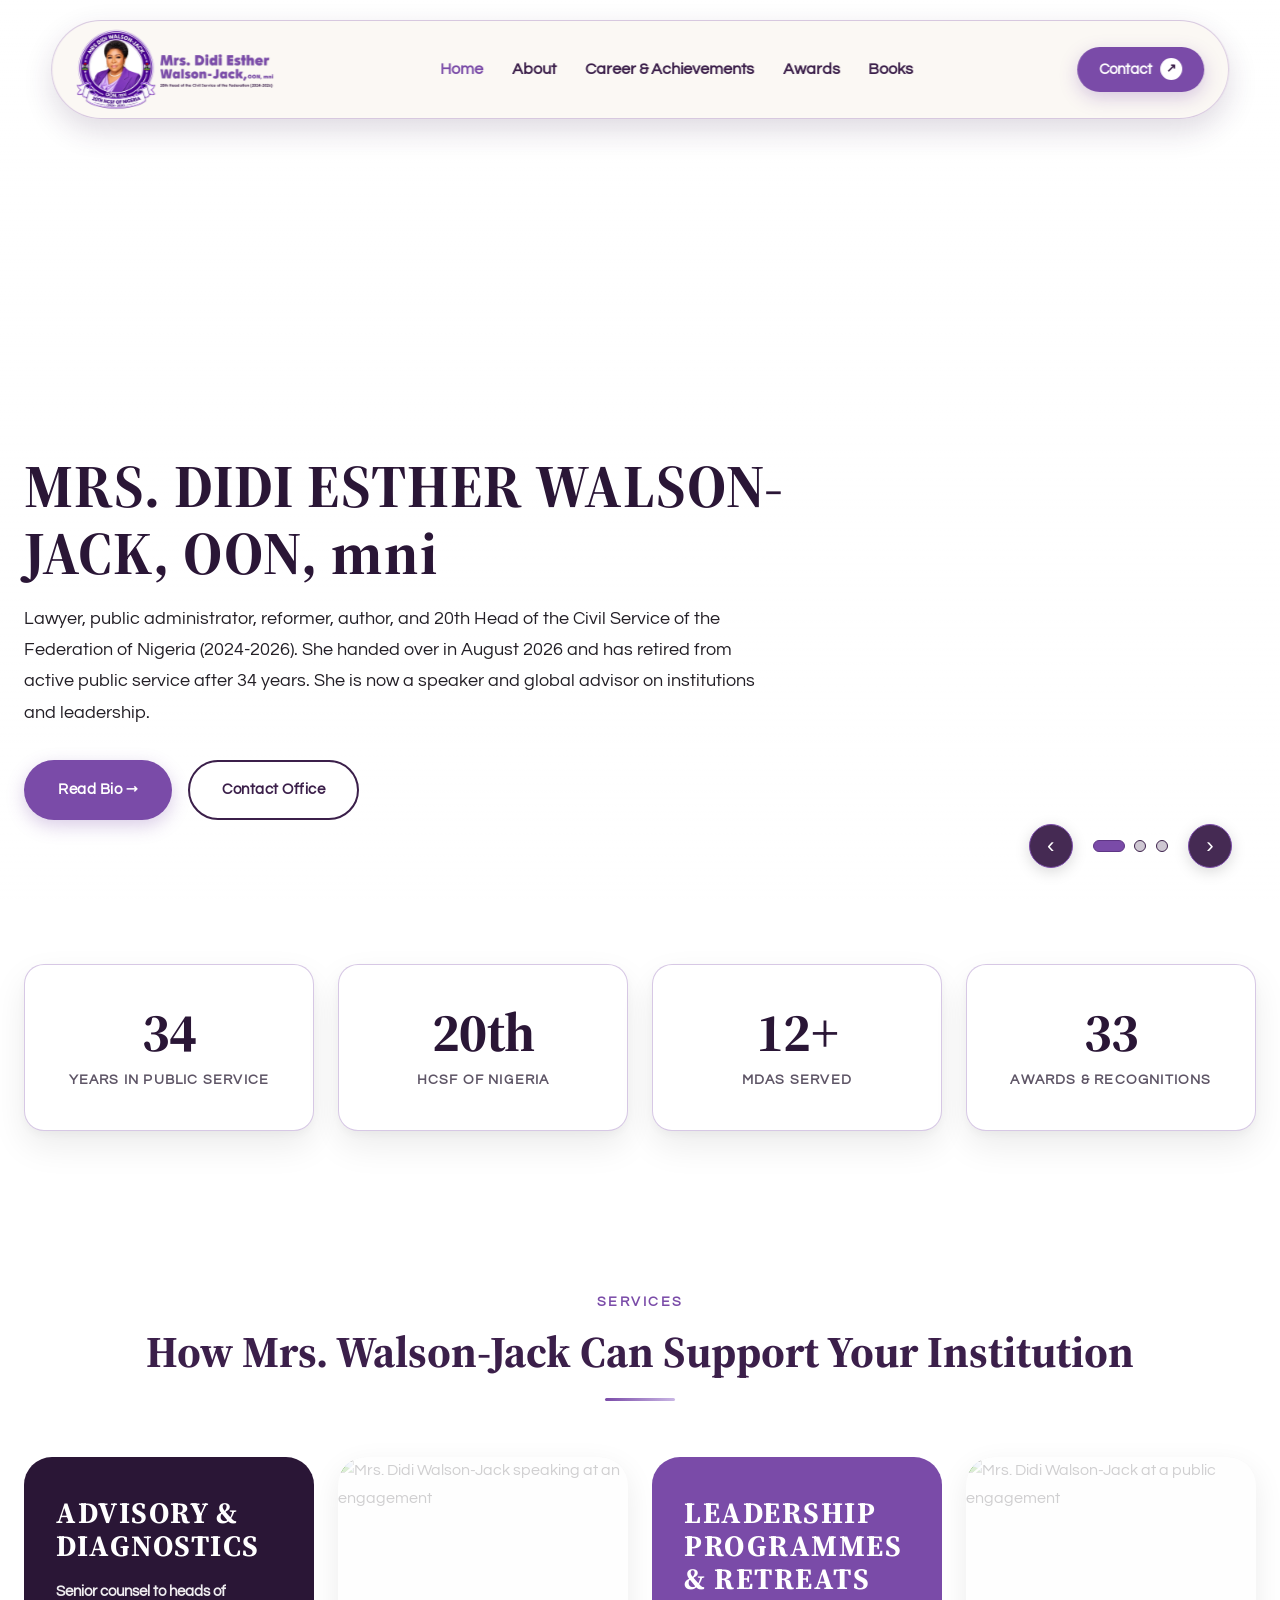
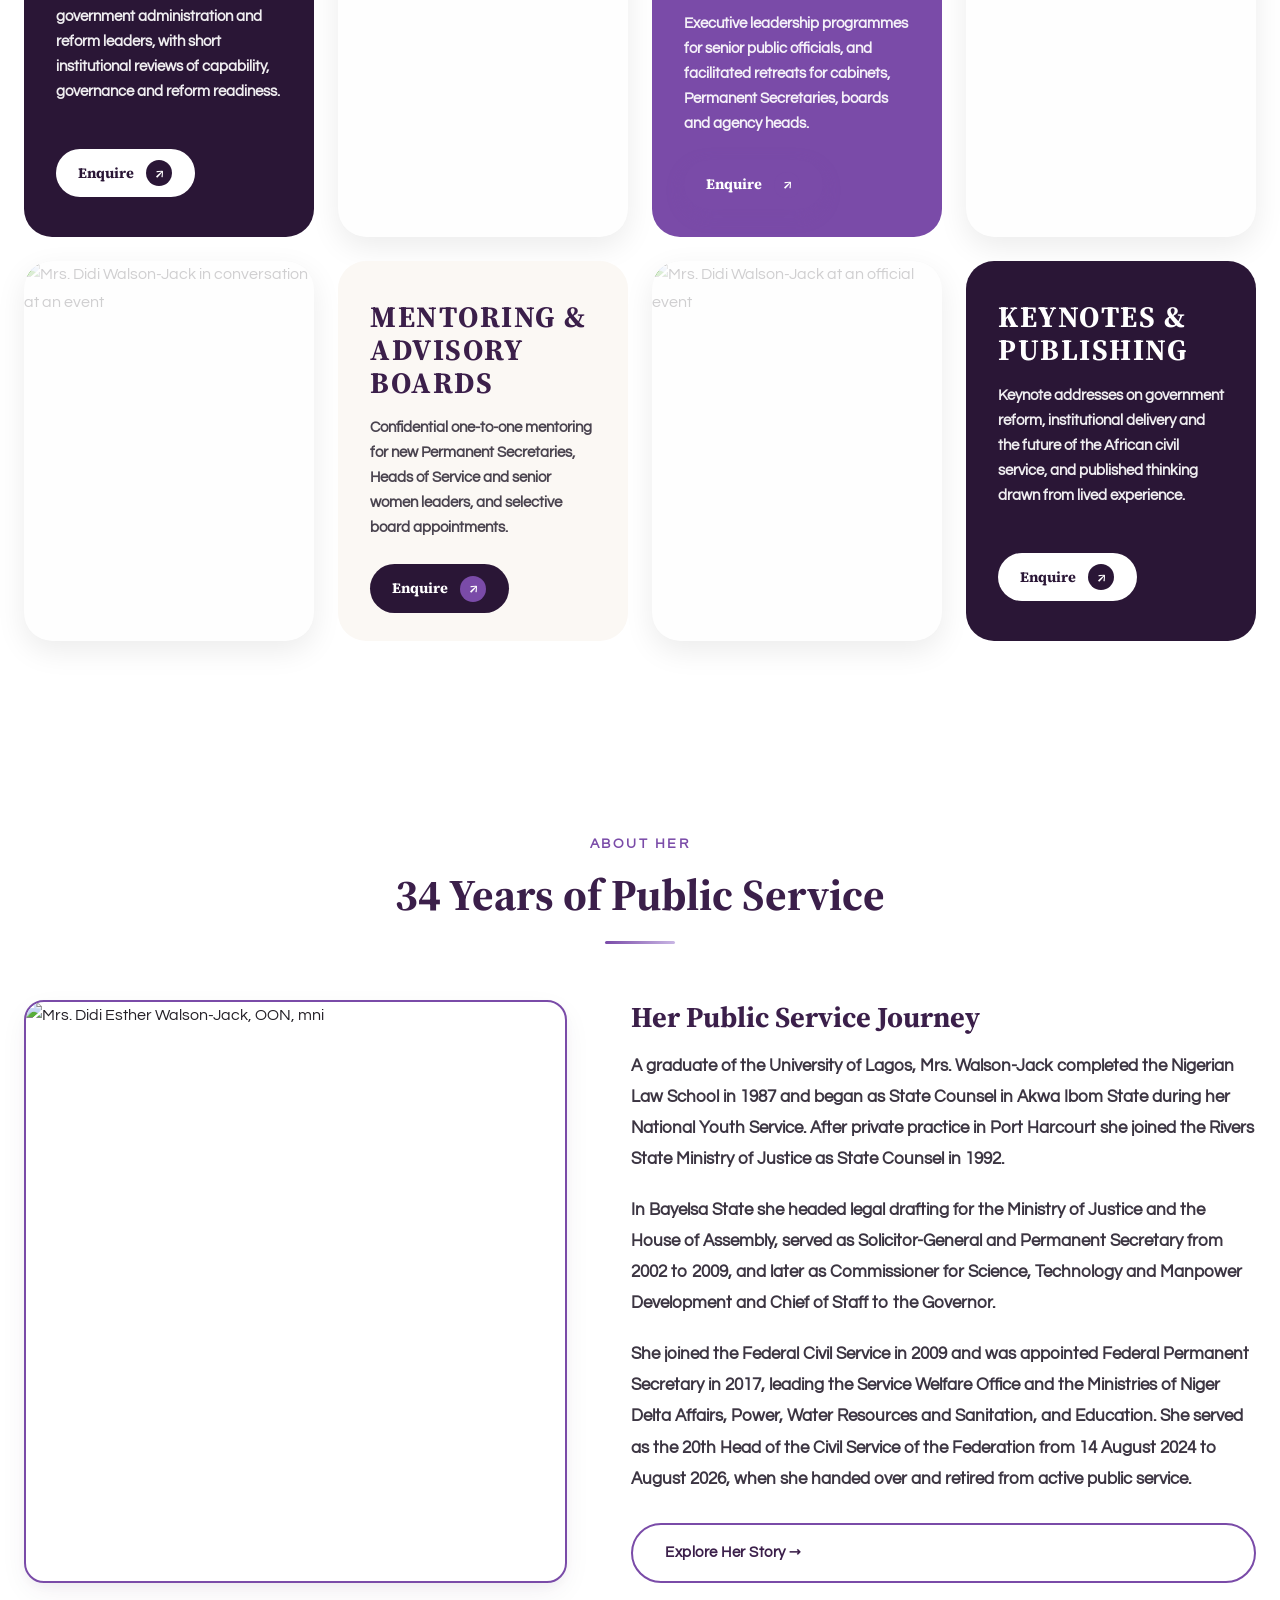
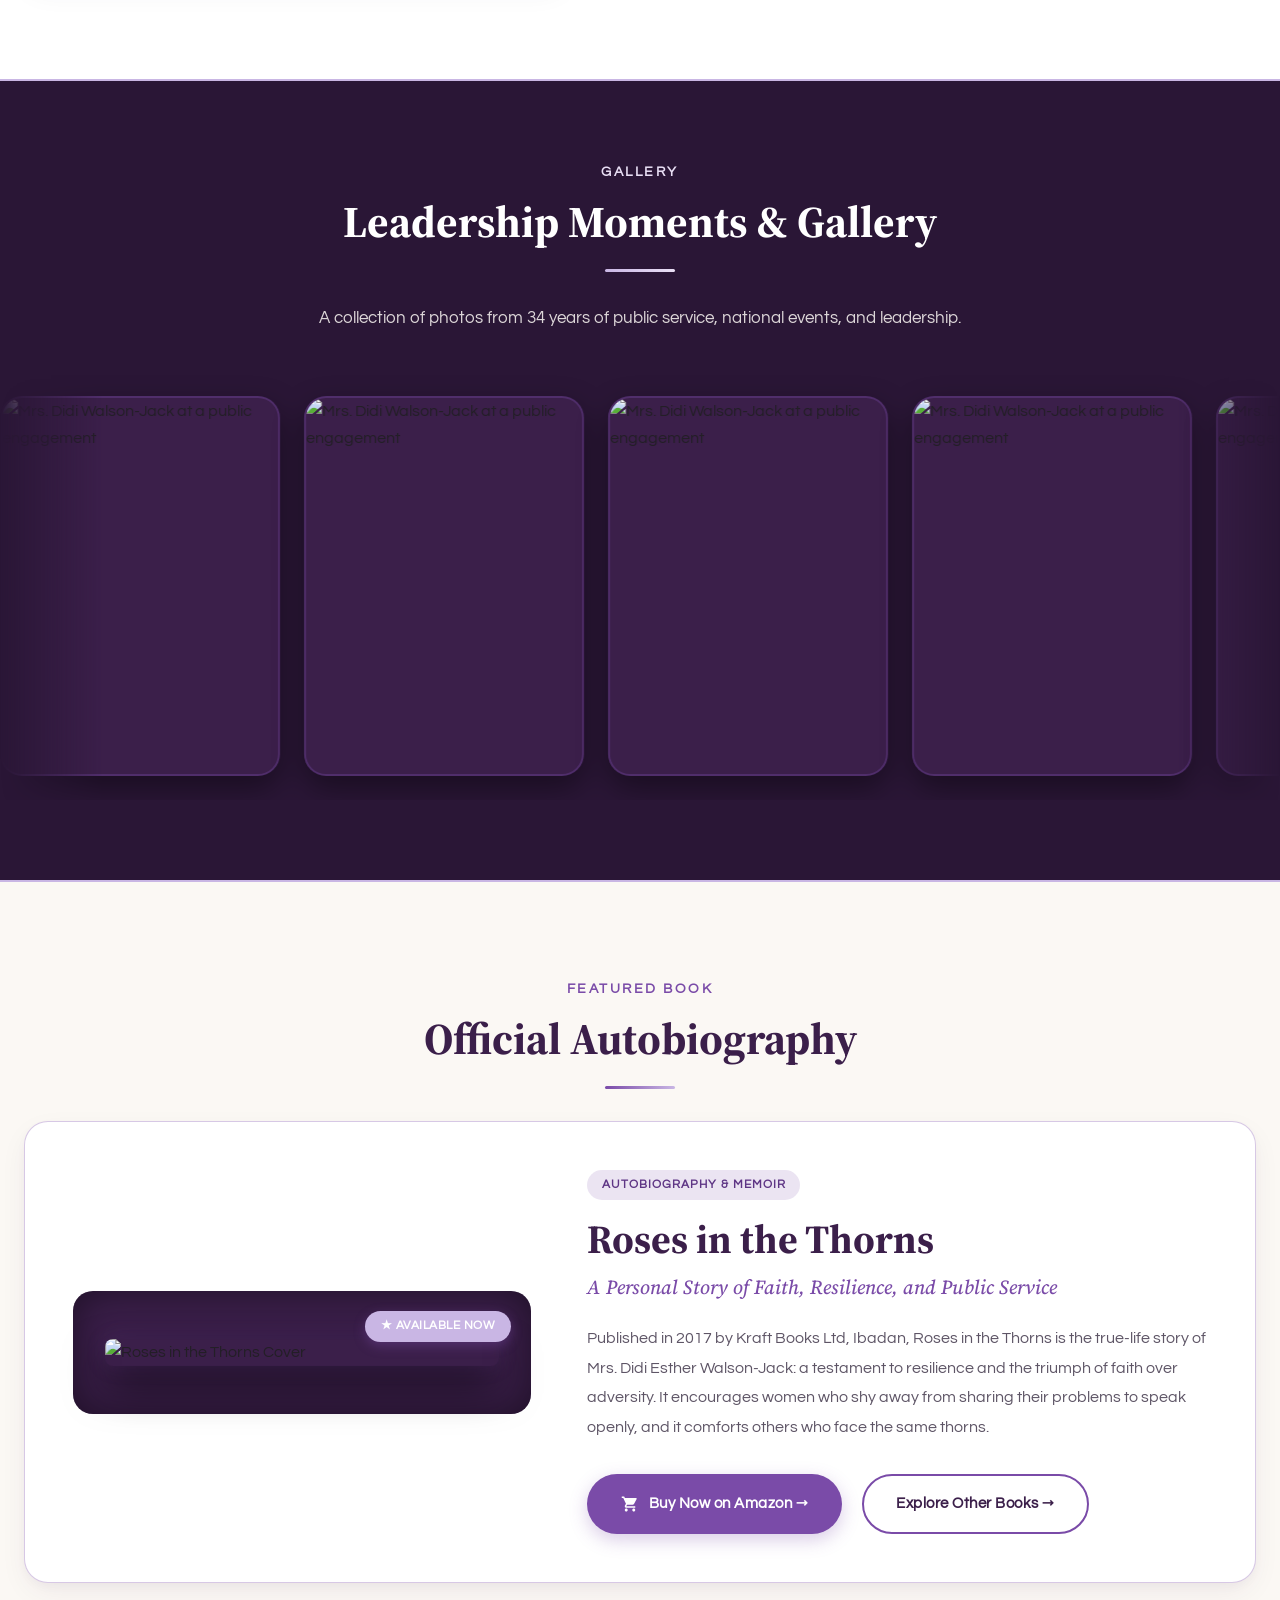
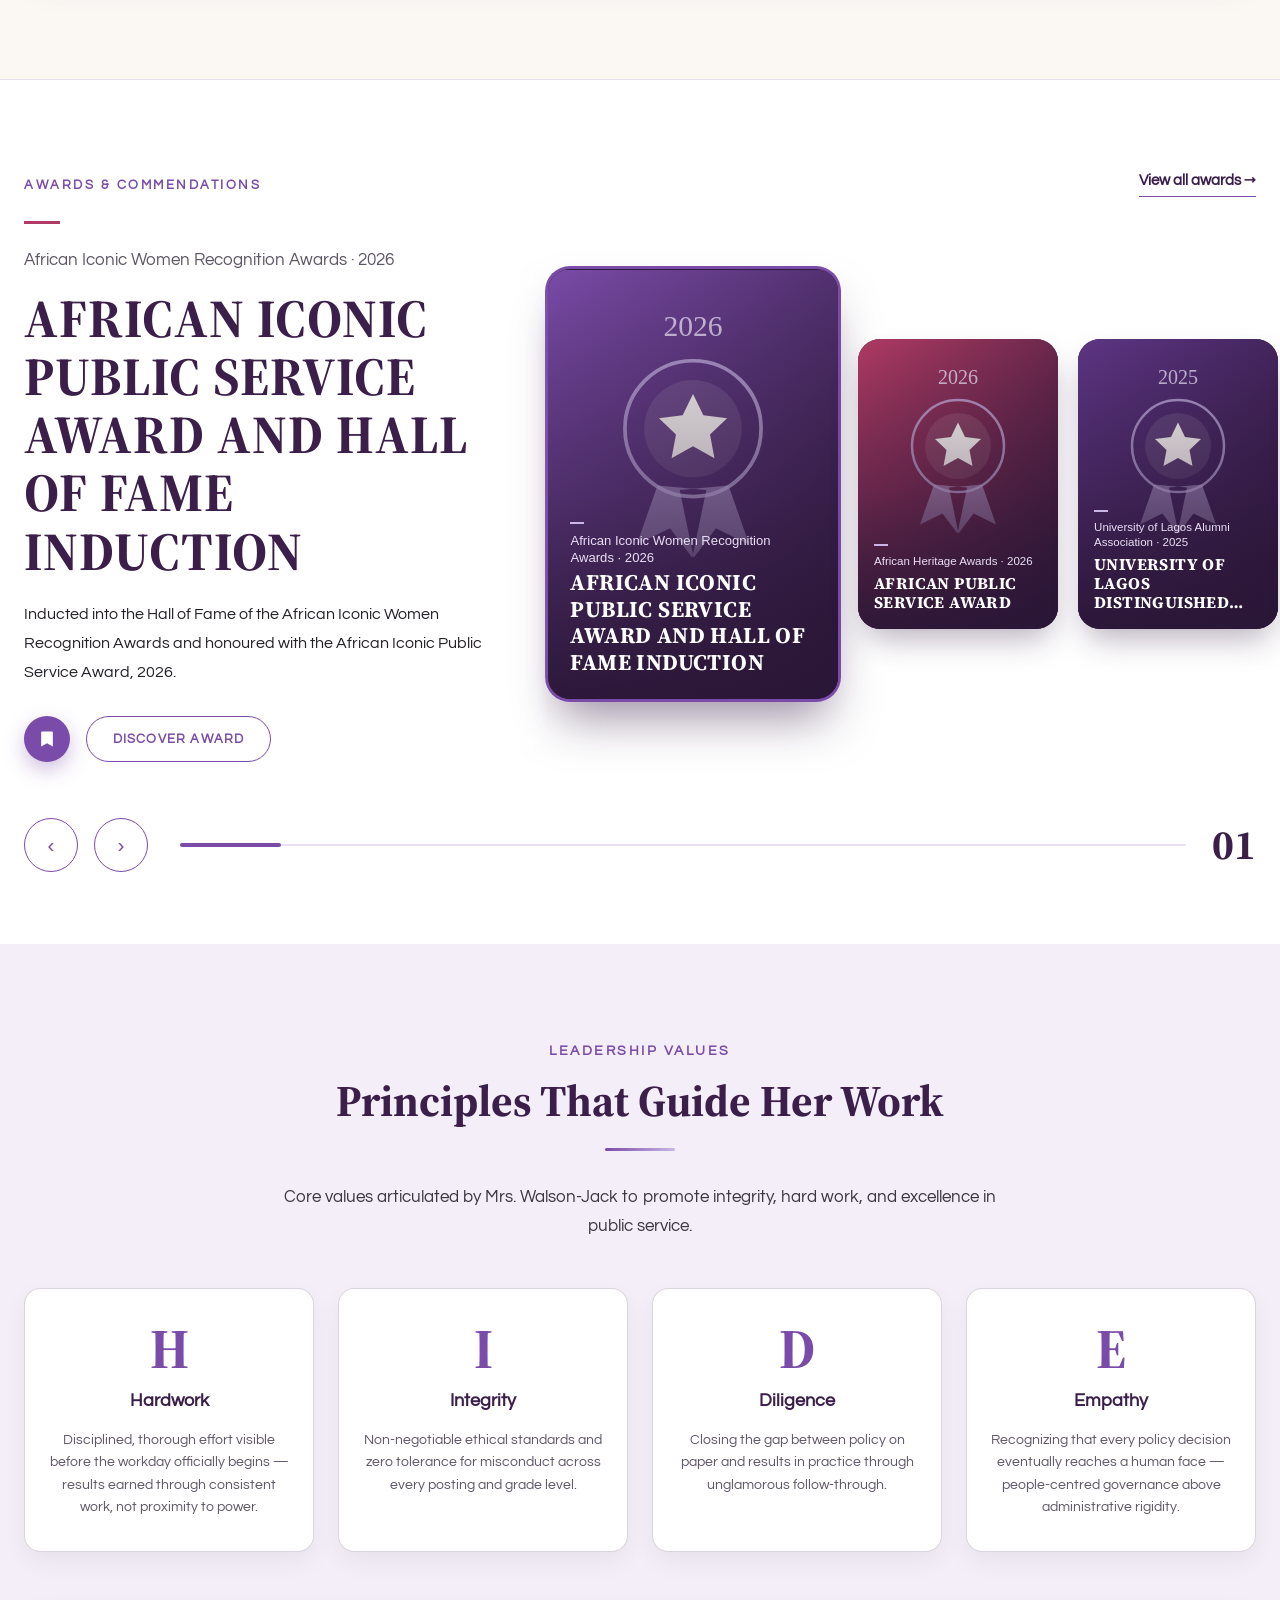
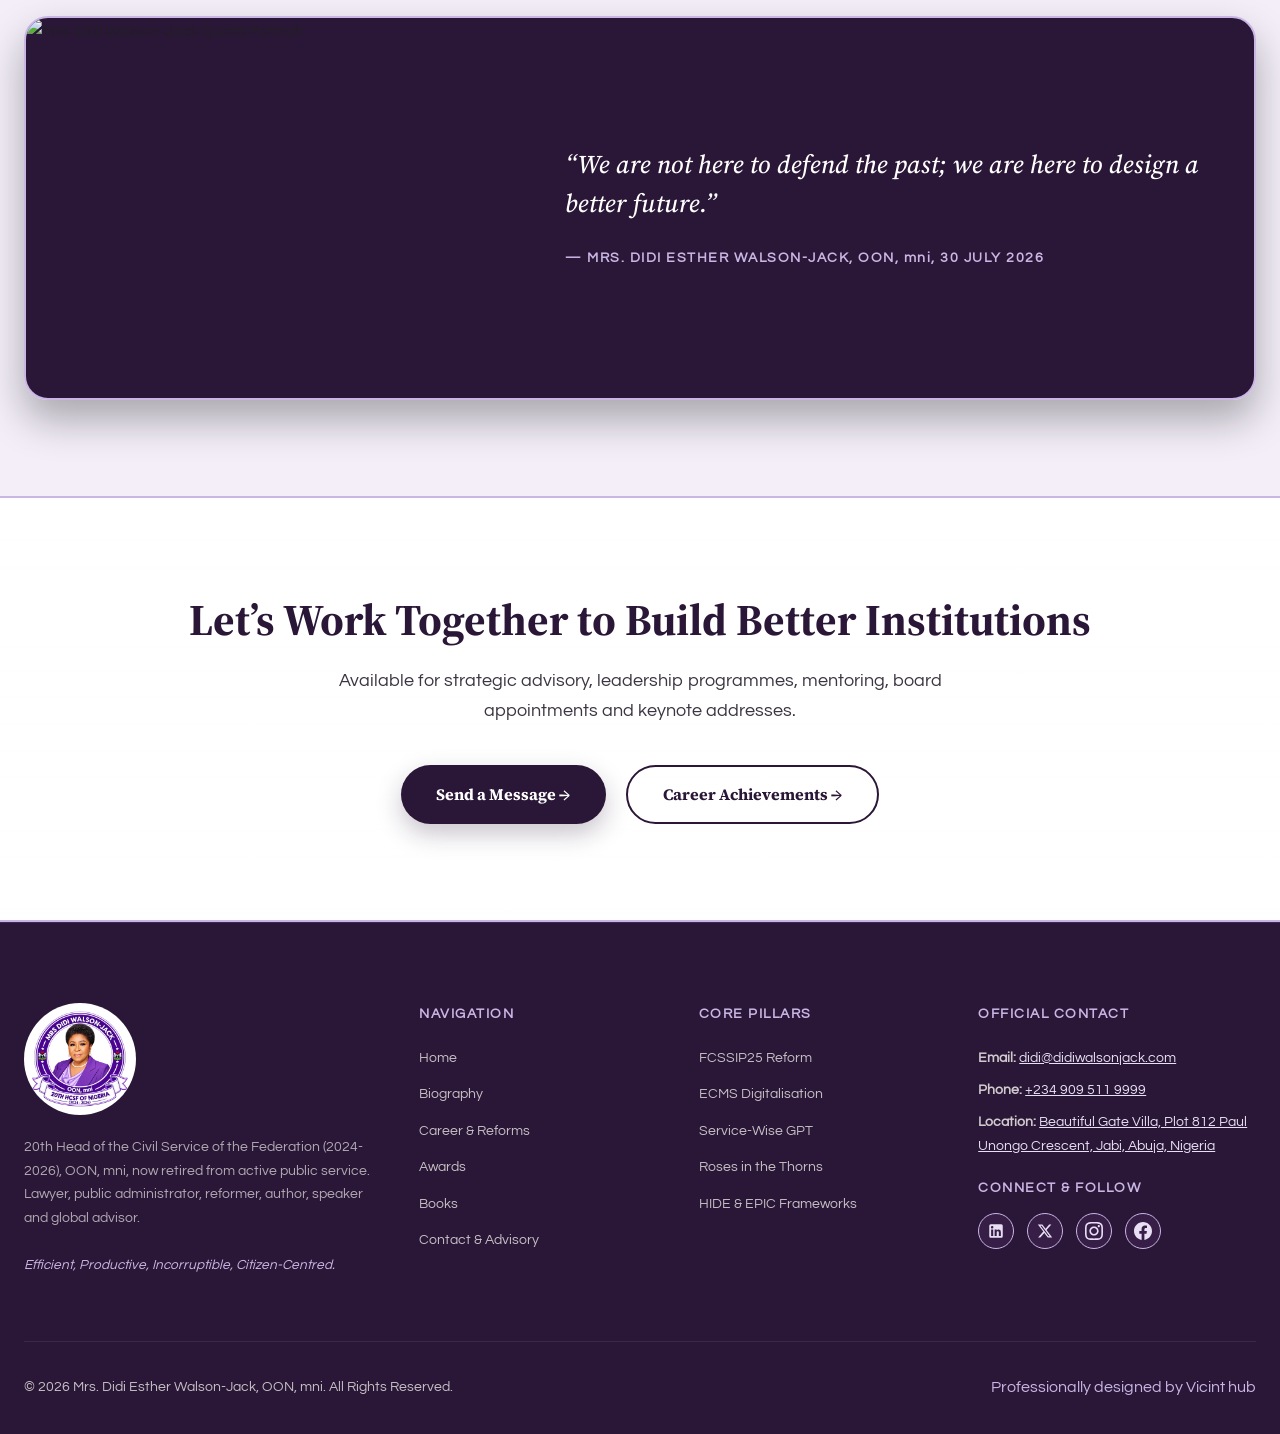
==== commit 56ddaf5b: "Home: update headline stats (34 years, 20th HCSF, 12+ MDAs, 33 awards) Co-Authored-By: Claude Sonnet" ====
--- a/index.html
+++ b/index.html
@@ -2004,23 +2004,23 @@
       <div class="container">
         <div class="hero-counter-grid">
           <div class="counter-white-card">
-            <div class="counter-num-val" data-target="120000" data-suffix="+">120,000+</div>
-            <div class="counter-lbl-text">Active GovMail Accounts</div>
+            <div class="counter-num-val" data-target="34" data-suffix="">34</div>
+            <div class="counter-lbl-text">Years in Public Service</div>
           </div>
 
           <div class="counter-white-card">
-            <div class="counter-num-val" data-target="38" data-suffix="">38</div>
-            <div class="counter-lbl-text">MDAs on Digitalised Work Processes</div>
+            <div class="counter-num-val" data-target="20" data-suffix="th">20th</div>
+            <div class="counter-lbl-text">HCSF OF NIGERIA</div>
           </div>
 
           <div class="counter-white-card">
-            <div class="counter-num-val" data-target="15800" data-suffix="">15,800</div>
-            <div class="counter-lbl-text">Civil Servants Trained in Digital Skills</div>
+            <div class="counter-num-val" data-target="12" data-suffix="+">12+</div>
+            <div class="counter-lbl-text">MDAs Served</div>
           </div>
 
           <div class="counter-white-card">
-            <div class="counter-num-val" data-target="7" data-suffix="">7</div>
-            <div class="counter-lbl-text">FCSSIP25 Reform War Rooms</div>
+            <div class="counter-num-val" data-target="33" data-suffix="">33</div>
+            <div class="counter-lbl-text">Awards &amp; Recognitions</div>
           </div>
         </div>
       </div>
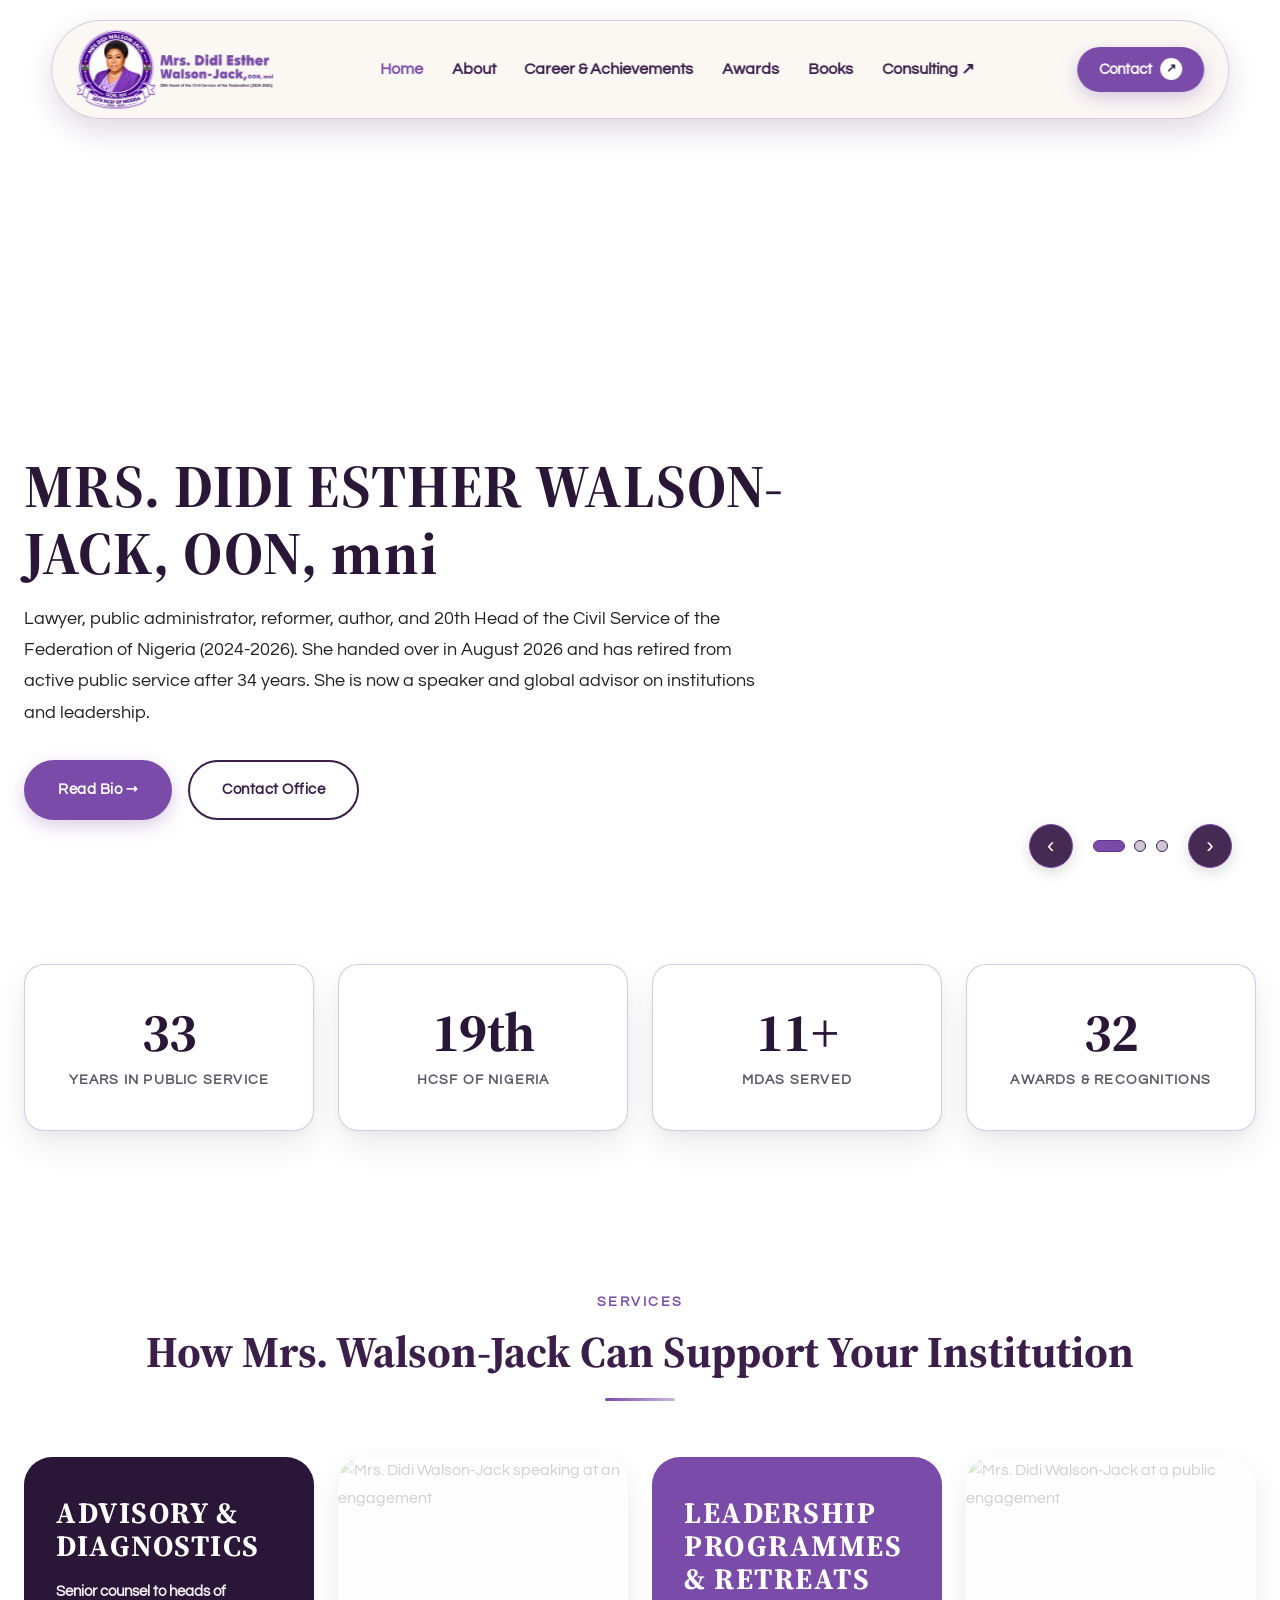
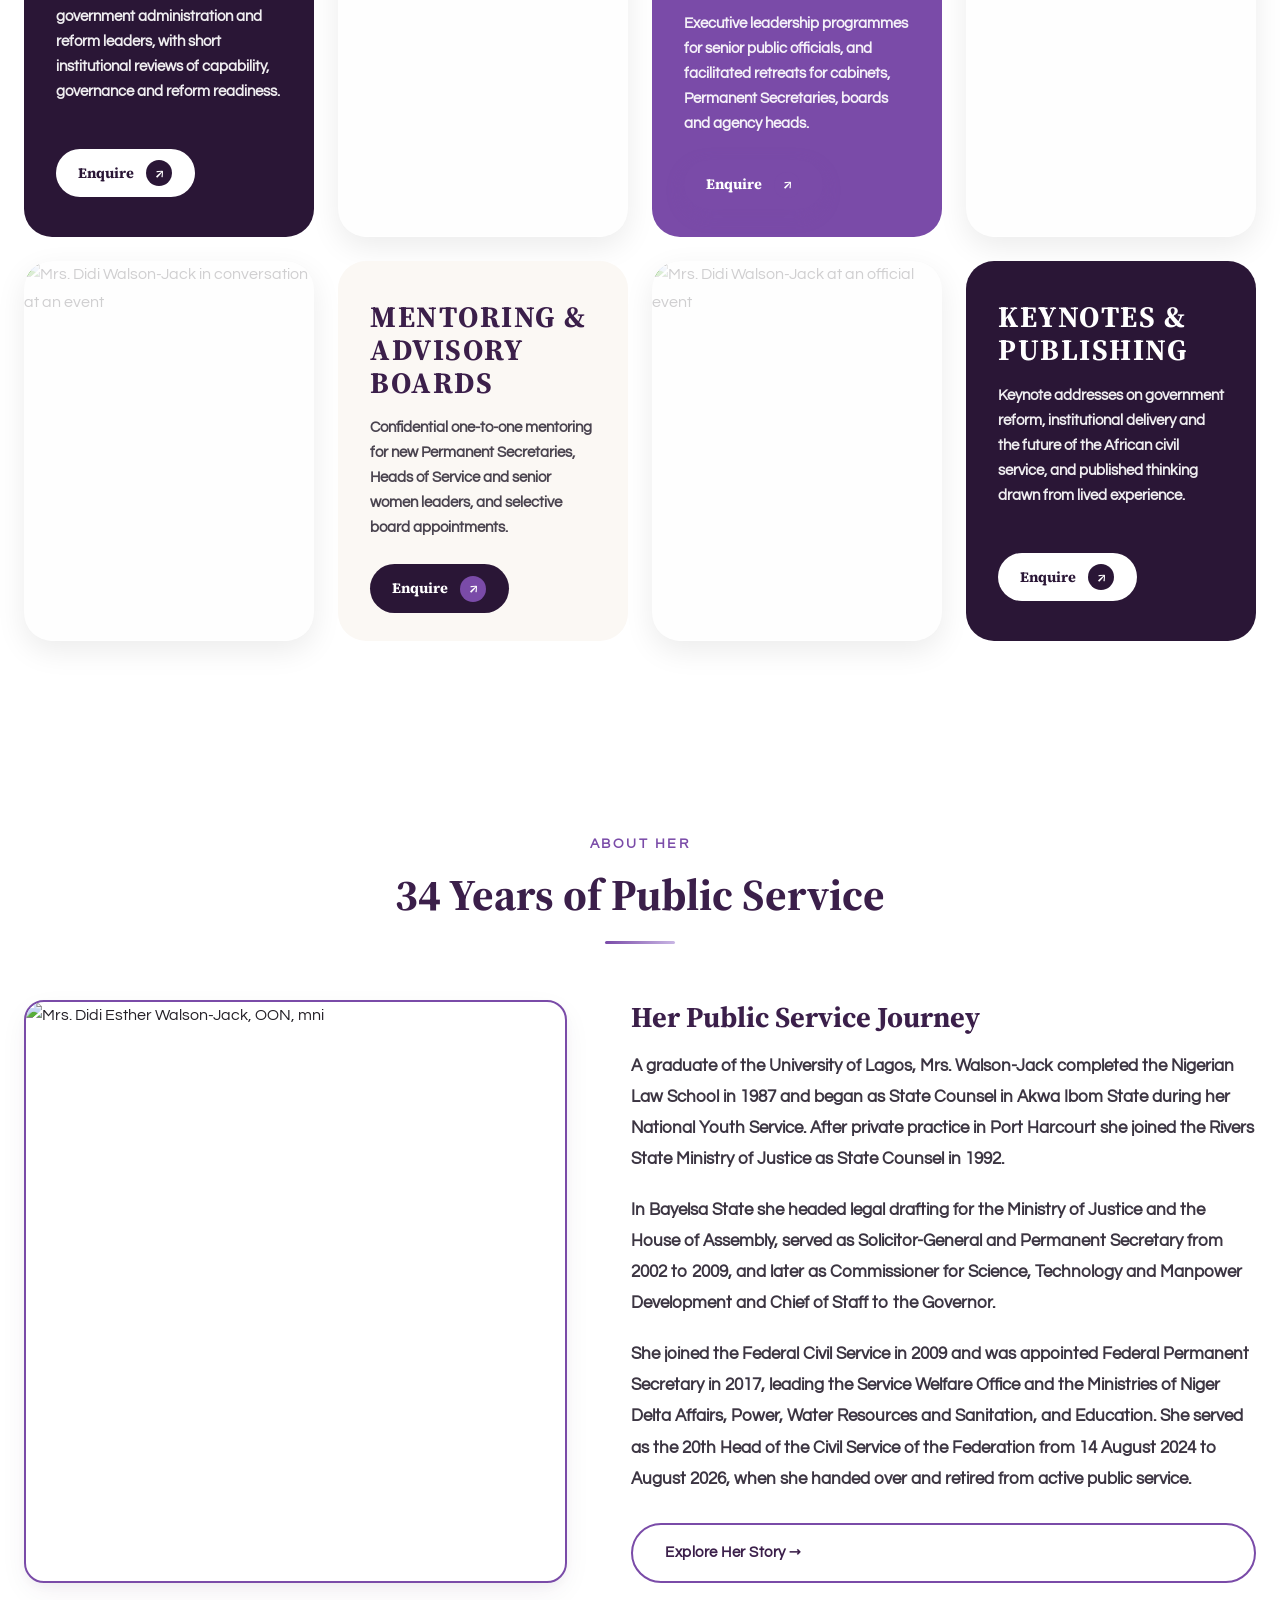
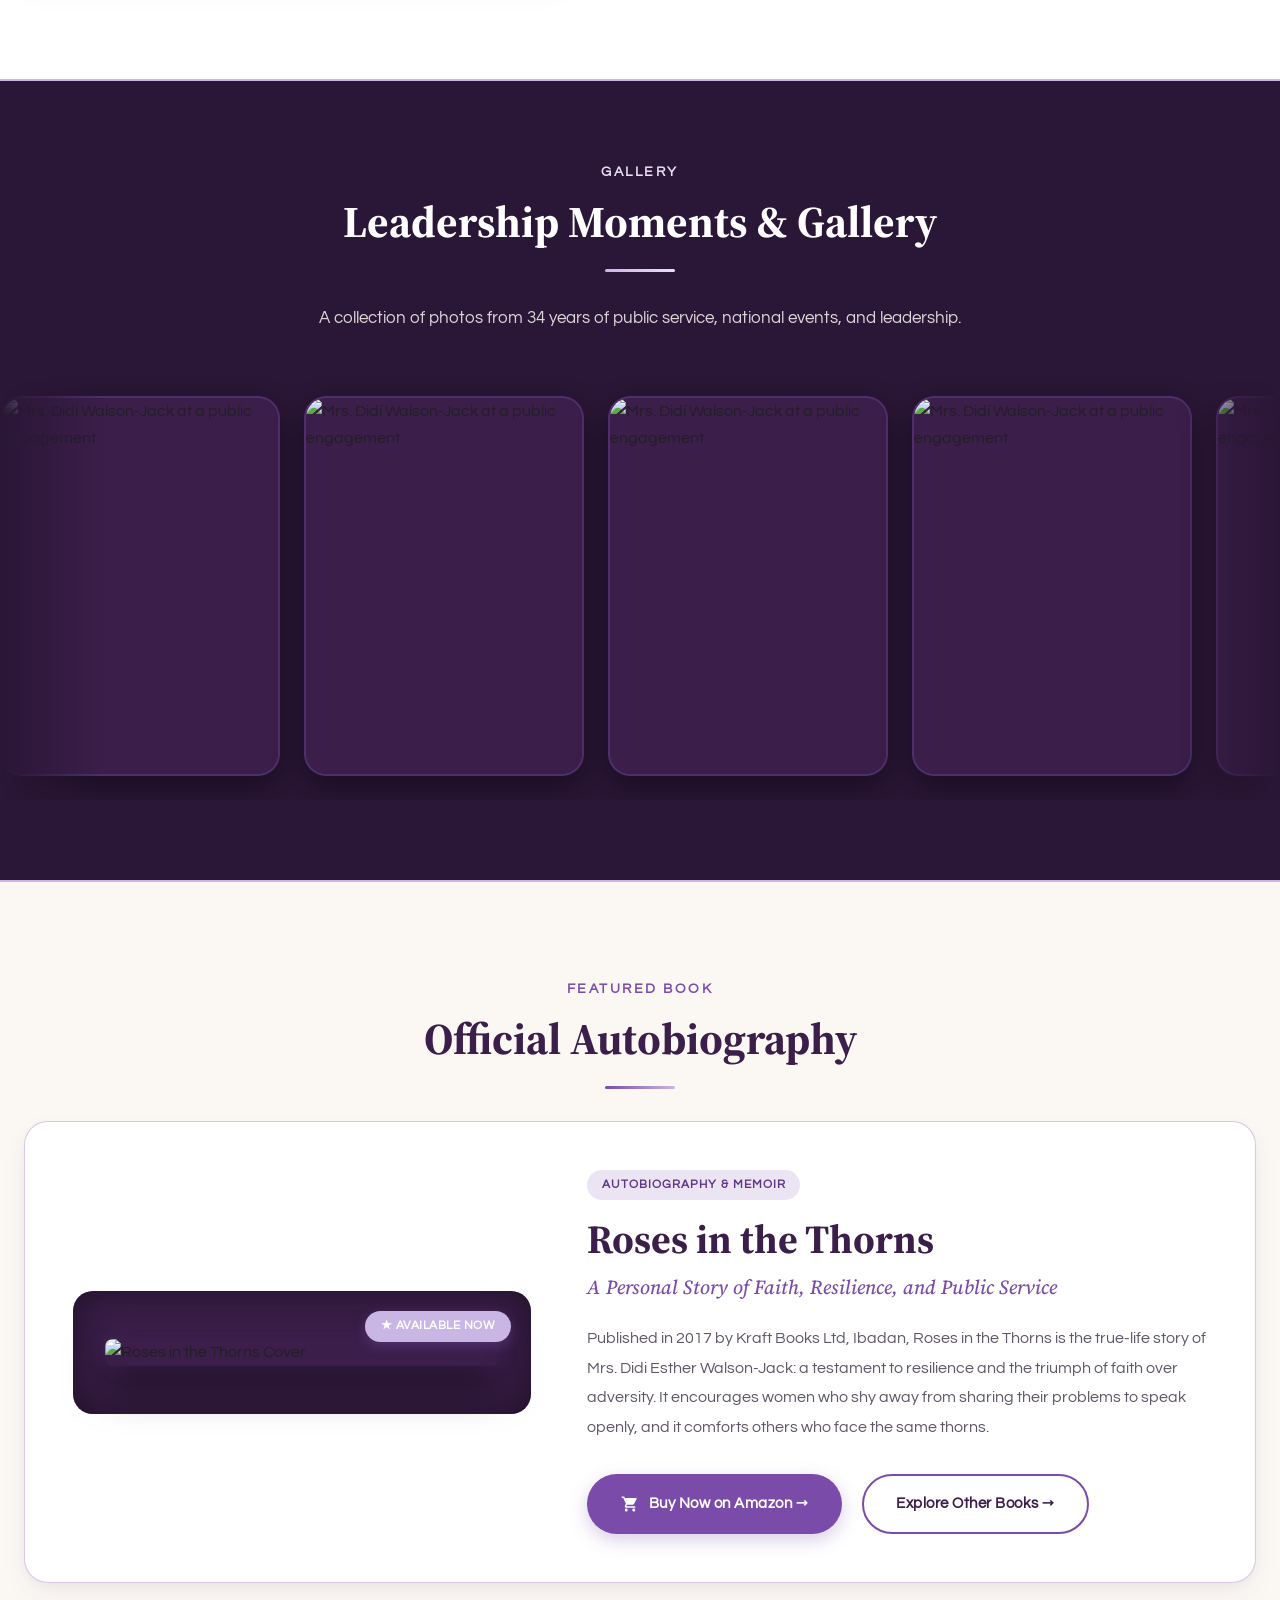
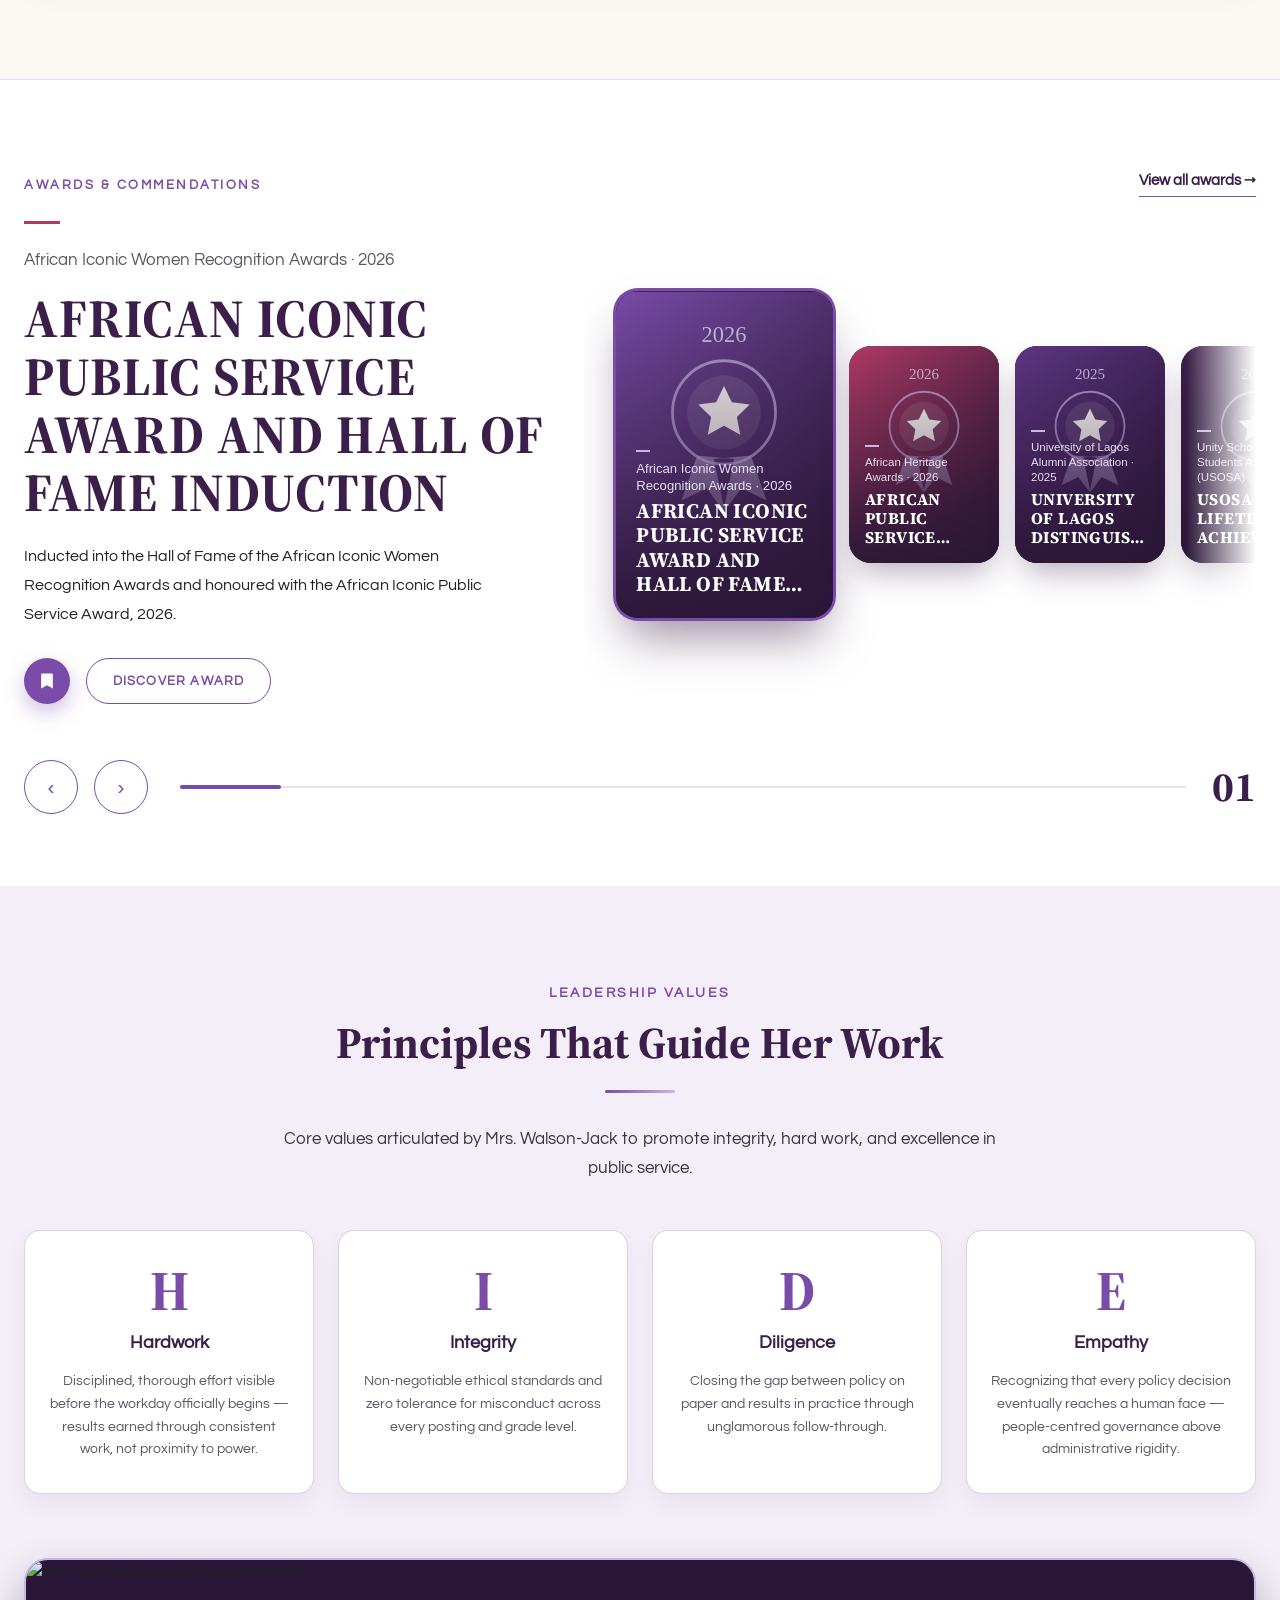
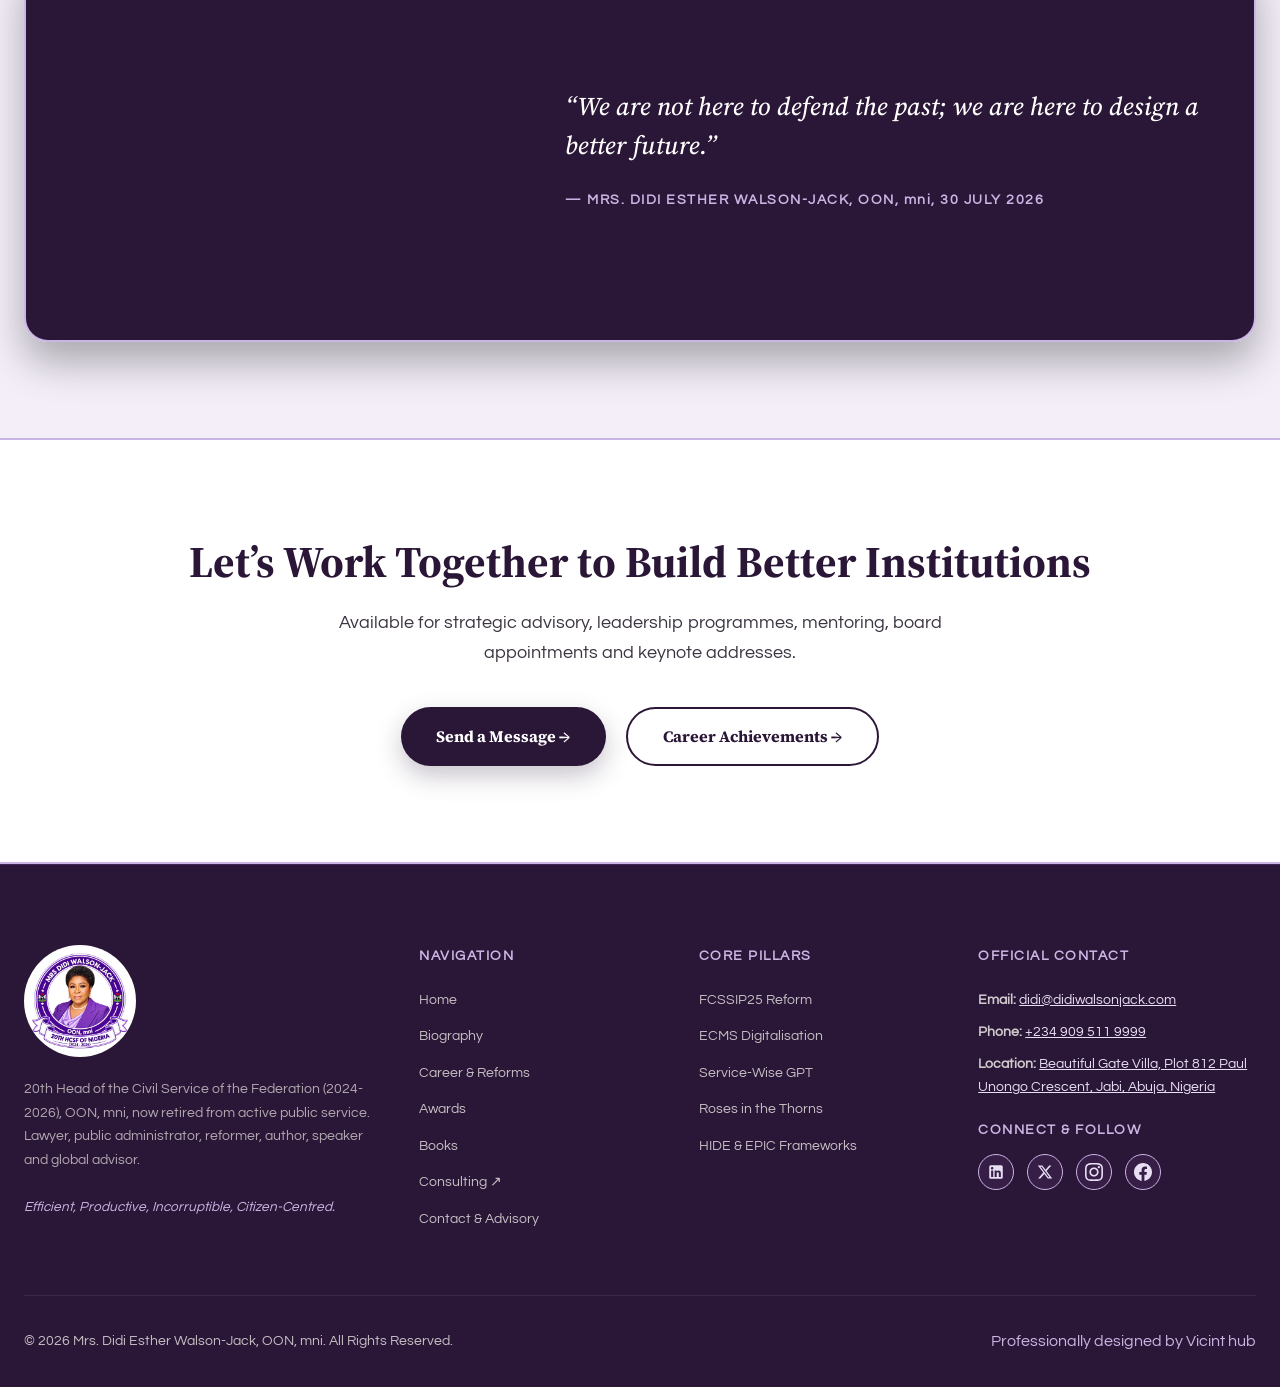
==== commit 6970381c: "Home awards rail: one large current card, two full cards and a peek of the fourth; Consulting link i" ====
--- a/index.html
+++ b/index.html
@@ -1832,8 +1832,9 @@
     .aw-eyebrow { font-size: 0.8rem; font-weight: 700; letter-spacing: 2.5px; text-transform: uppercase; color: #7A4BA8; }
     .aw-all { color: #3B1F4A; font-weight: 700; font-size: 0.95rem; border-bottom: 1.5px solid #7A4BA8; padding-bottom: 2px; }
     .aw-all:hover { color: #7A4BA8; }
-    .aw-layout { display: grid; grid-template-columns: minmax(0, 0.85fr) minmax(0, 1.3fr); gap: 3rem; align-items: center; }
-    .aw-stage { min-height: 400px; display: flex; flex-direction: column; justify-content: center; }
+    .awards-showcase { --c: clamp(150px, 11.5vw, 190px); --a: calc(var(--c) * 1.45); --g: 16px; }
+    .aw-layout { display: grid; grid-template-columns: minmax(0, 1fr) calc(var(--a) + 2 * var(--c) + 3 * var(--g) + var(--c) * 0.5); gap: 3rem; align-items: center; }
+    .aw-stage { min-height: 420px; display: flex; flex-direction: column; justify-content: center; }
     .aw-bar { display: block; width: 36px; height: 3px; background: #B03A63; margin-bottom: 1.4rem; }
     .aw-kicker { margin: 0 0 0.9rem; font-size: 1.05rem; color: #5E5566; }
     .aw-title { font-family: var(--font-heading); font-weight: 700; text-transform: uppercase; letter-spacing: 1px; color: #3B1F4A; font-size: clamp(2.1rem, 4.2vw, 3.6rem); line-height: 1.08; margin: 0 0 1.3rem; display: -webkit-box; -webkit-line-clamp: 5; -webkit-box-orient: vertical; overflow: hidden; }
@@ -1846,10 +1847,11 @@
     .aw-fade { animation: awFade 0.45s ease both; }
     @keyframes awFade { from { opacity: 0; transform: translateY(12px); } to { opacity: 1; transform: none; } }
 
-    /* Card rail: generous padding so scaled cards and shadows are never clipped by the scroller */
-    .aw-rail { display: flex; align-items: center; gap: 1.25rem; overflow-x: auto; overflow-y: hidden; scroll-snap-type: x mandatory; scrollbar-width: none; padding: 4rem 2rem 5.5rem 3.5rem; margin: -3rem calc((100vw - min(100vw, 1280px)) / -2 - 1.5rem) -3.5rem -3rem; min-height: 560px; scroll-padding-left: 3.5rem; -webkit-mask-image: linear-gradient(to right, transparent 0, #000 56px); mask-image: linear-gradient(to right, transparent 0, #000 56px); }
-    .aw-rail::-webkit-scrollbar { display: none; }
-    .aw-card { position: relative; flex: 0 0 200px; height: 290px; border: 0; padding: 0; border-radius: 22px; overflow: hidden; background: #2A1636; color: #FFFFFF; cursor: pointer; text-align: left; scroll-snap-align: start; transition: flex-basis 0.45s cubic-bezier(.4,0,.2,1), height 0.45s cubic-bezier(.4,0,.2,1), box-shadow 0.35s, transform 0.3s; box-shadow: 0 16px 32px -8px rgba(59,31,74,0.38); outline-offset: 4px; }
+    /* Card rail: the current award (large), two equal cards in full view, and part of the fourth.
+       Padding keeps card shadows inside the box so they are never clipped. */
+    .aw-rail { display: flex; align-items: center; gap: var(--g); overflow: hidden; overflow: clip; padding: 3.5rem 0 5rem 2rem; margin: -3rem 0 -3.5rem -2rem; min-height: calc(var(--a) * 1.5 + 8.5rem); -webkit-mask-image: linear-gradient(to right, #000 calc(100% - 70px), transparent); mask-image: linear-gradient(to right, #000 calc(100% - 70px), transparent); animation: awSlide 0.5s cubic-bezier(.2,.7,.2,1) both; }
+    @keyframes awSlide { from { opacity: 0.2; transform: translateX(36px); } to { opacity: 1; transform: none; } }
+    .aw-card { position: relative; flex: 0 0 var(--c); height: calc(var(--c) * 1.45); border: 0; padding: 0; border-radius: 22px; overflow: hidden; background: #2A1636; color: #FFFFFF; cursor: pointer; text-align: left; transition: box-shadow 0.35s, transform 0.3s; box-shadow: 0 16px 32px -8px rgba(59,31,74,0.38); outline-offset: 4px; }
     .aw-card img { position: absolute; inset: 0; width: 100%; height: 100%; object-fit: cover; }
     .aw-card::after { content: ''; position: absolute; inset: 0; background: linear-gradient(to top, rgba(42,22,54,0.92) 0%, rgba(42,22,54,0.35) 48%, rgba(42,22,54,0) 100%); }
     .aw-card-txt { position: absolute; z-index: 2; left: 1rem; right: 1rem; bottom: 1rem; }
@@ -1857,19 +1859,19 @@
     .aw-card-txt small { display: block; font-size: 0.72rem; color: #E9DFF5; margin-bottom: 0.3rem; line-height: 1.3; }
     .aw-card-txt b { display: -webkit-box; -webkit-line-clamp: 3; -webkit-box-orient: vertical; overflow: hidden; font-family: var(--font-heading); font-size: 1.02rem; line-height: 1.18; text-transform: uppercase; letter-spacing: 0.4px; }
     .aw-card:hover { transform: translateY(-6px); }
-    .aw-card.is-active { flex-basis: 290px; height: 430px; box-shadow: 0 0 0 3px #7A4BA8, 0 28px 48px -10px rgba(59,31,74,0.5); }
+    .aw-card.is-active { flex-basis: var(--a); height: calc(var(--a) * 1.5); box-shadow: 0 0 0 3px #7A4BA8, 0 28px 48px -10px rgba(59,31,74,0.5); cursor: default; }
     .aw-card.is-active:hover { transform: none; }
-    .aw-card.is-active .aw-card-txt { left: 1.4rem; right: 1.4rem; bottom: 1.4rem; }
+    .aw-card.is-active .aw-card-txt { left: 1.3rem; right: 1.3rem; bottom: 1.3rem; }
     .aw-card.is-active .aw-card-txt small { font-size: 0.82rem; }
-    .aw-card.is-active .aw-card-txt b { font-size: 1.4rem; -webkit-line-clamp: 4; }
+    .aw-card.is-active .aw-card-txt b { font-size: 1.3rem; -webkit-line-clamp: 4; }
     .aw-controls { grid-column: 1 / -1; display: flex; align-items: center; gap: 1rem; margin-top: 0.5rem; }
     .aw-arrow { width: 54px; height: 54px; border-radius: 50%; border: 1.5px solid #7A4BA8; background: #FFFFFF; color: #7A4BA8; font-size: 1.3rem; cursor: pointer; transition: 0.25s; }
     .aw-arrow:hover { background: #7A4BA8; color: #FFFFFF; }
     .aw-progress { flex: 1; height: 2px; background: #E9DFF5; position: relative; margin-left: 1rem; }
     .aw-progress i { position: absolute; left: 0; top: -1px; height: 4px; background: #7A4BA8; border-radius: 3px; transition: width 0.4s; }
     .aw-count { font-family: var(--font-heading); font-size: 2.6rem; font-weight: 700; color: #3B1F4A; line-height: 1; min-width: 3.4rem; text-align: right; }
-    @media (max-width: 992px) { .aw-layout { grid-template-columns: 1fr; gap: 1.5rem; } .aw-stage { min-height: 0; } .aw-rail { margin-left: -1.5rem; margin-right: -1.5rem; min-height: 520px; padding-left: 1.75rem; scroll-padding-left: 1.75rem; } .aw-controls { margin-top: 0; } }
-    @media (max-width: 520px) { .aw-card { flex-basis: 150px; height: 240px; } .aw-card.is-active { flex-basis: 220px; height: 360px; } .aw-card.is-active .aw-card-txt b { font-size: 1.15rem; } .aw-rail { min-height: 440px; } .aw-arrow { width: 46px; height: 46px; } .aw-count { font-size: 2rem; } }
+    @media (max-width: 992px) { .aw-layout { grid-template-columns: 1fr; gap: 1.5rem; } .aw-stage { min-height: 0; } .awards-showcase { --c: 150px; } .aw-rail { margin-left: -1.5rem; margin-right: -1.5rem; padding-left: 1.5rem; } .aw-controls { margin-top: 0; } }
+    @media (max-width: 520px) { .awards-showcase { --c: 128px; } .aw-card.is-active .aw-card-txt b { font-size: 1.1rem; } .aw-arrow { width: 46px; height: 46px; } .aw-count { font-size: 2rem; } }
     @media (prefers-reduced-motion: reduce) { .aw-fade { animation: none; } .aw-card, .aw-progress i { transition: none; } }
   </style>
 </head>
@@ -1890,6 +1892,7 @@
         <li><a href="/career" class="nav-link">Career & Achievements</a></li>
         <li><a href="/awards/" class="nav-link">Awards</a></li>
         <li><a href="/books" class="nav-link">Books</a></li>
+        <li><a href="https://www.walsonjackconsulting.org" class="nav-link nav-ext" target="_blank" rel="noopener noreferrer">Consulting <span aria-hidden="true">↗</span></a></li>
       </ul>
 
       <div style="display: flex; align-items: center; gap: 0.8rem;">
@@ -1908,7 +1911,7 @@
       <a href="/career" class="nav-link">Career & Achievements</a>
       <a href="/awards/" class="nav-link">Awards</a>
       <a href="/books" class="nav-link">Books</a>
-      <a href="/contact" class="btn btn-gold" style="text-align: center; margin-top: 1rem;">Contact ↗</a>
+      <a href="https://www.walsonjackconsulting.org" class="nav-link nav-ext" target="_blank" rel="noopener noreferrer">Consulting ↗</a>      <a href="/contact" class="btn btn-gold" style="text-align: center; margin-top: 1rem;">Contact ↗</a>
     </div>
   </header>
 
@@ -2536,6 +2539,7 @@
             <li><a href="/career" class="footer-link">Career & Reforms</a></li>
             <li><a href="/awards/" class="footer-link">Awards</a></li>
             <li><a href="/books" class="footer-link">Books</a></li>
+            <li><a href="https://www.walsonjackconsulting.org" class="footer-link" target="_blank" rel="noopener noreferrer">Consulting ↗</a></li>
             <li><a href="/contact" class="footer-link">Contact & Advisory</a></li>
           </ul>
         </div>
@@ -2768,26 +2772,29 @@
         return 'data:image/svg+xml;charset=utf-8,' + encodeURIComponent(svg);
       }
       function esc(s) { return String(s == null ? '' : s).replace(/[&<>"]/g, function (c) { return { '&': '&amp;', '<': '&lt;', '>': '&gt;', '"': '&quot;' }[c]; }); }
+      function windowIdx() {
+        var n = Math.min(4, items.length), out = [];
+        for (var k = 0; k < n; k++) out.push((idx + k) % items.length);
+        return out;
+      }
       function build() {
-        rail.innerHTML = items.map(function (a, i) {
-          var img = a.image && a.has_image !== false ? a.image : ph(i, a.year);
-          return '<button type="button" class="aw-card" role="listitem" data-i="' + i + '" aria-label="' + esc(a.title) + ', ' + esc(a.issuer) + ', ' + esc(a.year) + '"><img src="' + esc(img) + '" alt="" loading="lazy" onerror="this.onerror=null;this.src=\'' + ph(i, a.year) + '\'"><span class="aw-card-txt"><i></i><small>' + esc(a.issuer) + (a.year ? ' · ' + esc(a.year) : '') + '</small><b>' + esc(a.title) + '</b></span></button>';
+        rail.scrollLeft = 0;
+        rail.innerHTML = windowIdx().map(function (i, k) {
+          var a = items[i], img = a.image && a.has_image !== false ? a.image : ph(i, a.year);
+          return '<button type="button" class="aw-card' + (k === 0 ? ' is-active' : '') + '" role="listitem" data-i="' + i + '" aria-label="' + esc(a.title) + ', ' + esc(a.issuer) + ', ' + esc(a.year) + '"' + (k === 0 ? ' aria-current="true"' : '') + '><img src="' + esc(img) + '" alt="" loading="lazy" onerror="this.onerror=null;this.src=\'' + ph(i, a.year) + '\'"><span class="aw-card-txt"><i></i><small>' + esc(a.issuer) + (a.year ? ' · ' + esc(a.year) : '') + '</small><b>' + esc(a.title) + '</b></span></button>';
         }).join('');
       }
-      function show(i, scroll) {
+      function show(i, animate) {
         if (!items.length) return;
         idx = (i + items.length) % items.length;
         var a = items[idx];
         var k = document.getElementById('awKicker'), t = document.getElementById('awTitle'), d = document.getElementById('awDesc'), l = document.getElementById('awLink');
         k.textContent = a.issuer + (a.year ? ' · ' + a.year : ''); t.textContent = a.title; d.textContent = a.summary || ''; l.href = a.link || '/awards/';
         [k, t, d].forEach(function (n) { n.classList.remove('aw-fade'); void n.offsetWidth; n.classList.add('aw-fade'); });
-        [].forEach.call(rail.children, function (c, n) { c.classList.toggle('is-active', n === idx); });
+        build();
+        if (animate !== false) { rail.style.animation = 'none'; void rail.offsetWidth; rail.style.animation = ''; }
         document.getElementById('awBar').style.width = ((idx + 1) / items.length * 100) + '%';
         document.getElementById('awCount').textContent = (idx + 1 < 10 ? '0' : '') + (idx + 1);
-        if (scroll !== false) {
-          var c = rail.children[idx];
-          if (c) rail.scrollTo({ left: c.offsetLeft - rail.offsetLeft - 56, behavior: 'smooth' });
-        }
       }
       function start() {
         stop(); if (window.matchMedia('(prefers-reduced-motion: reduce)').matches) return;
@@ -2795,8 +2802,8 @@
       }
       function stop() { if (timer) clearInterval(timer); timer = null; }
       function init() {
-        build(); show(0, false);
-        rail.addEventListener('click', function (e) { var c = e.target.closest('.aw-card'); if (c) { show(+c.getAttribute('data-i')); start(); } });
+        show(0, false);
+        rail.addEventListener('click', function (e) { var c = e.target.closest('.aw-card'); if (c && !c.classList.contains('is-active')) { show(+c.getAttribute('data-i')); start(); } });
         document.getElementById('awPrev').addEventListener('click', function () { show(idx - 1); start(); });
         document.getElementById('awNext').addEventListener('click', function () { show(idx + 1); start(); });
         var sec = document.getElementById('awards');
@@ -2811,7 +2818,7 @@
         var to = setTimeout(function () { if (ctl) ctl.abort(); }, 6000);
         fetch('/wp-json/didi/v1/awards?featured=1&limit=10', { credentials: 'same-origin', signal: ctl ? ctl.signal : undefined })
           .then(function (r) { return r.ok ? r.json() : Promise.reject(); })
-          .then(function (j) { clearTimeout(to); if (j && j.items && j.items.length) { items = j.items; build(); show(0, false); } })
+          .then(function (j) { clearTimeout(to); if (j && j.items && j.items.length) { items = j.items; show(0, false); } })
           .catch(function () { clearTimeout(to); });
       }
     })();
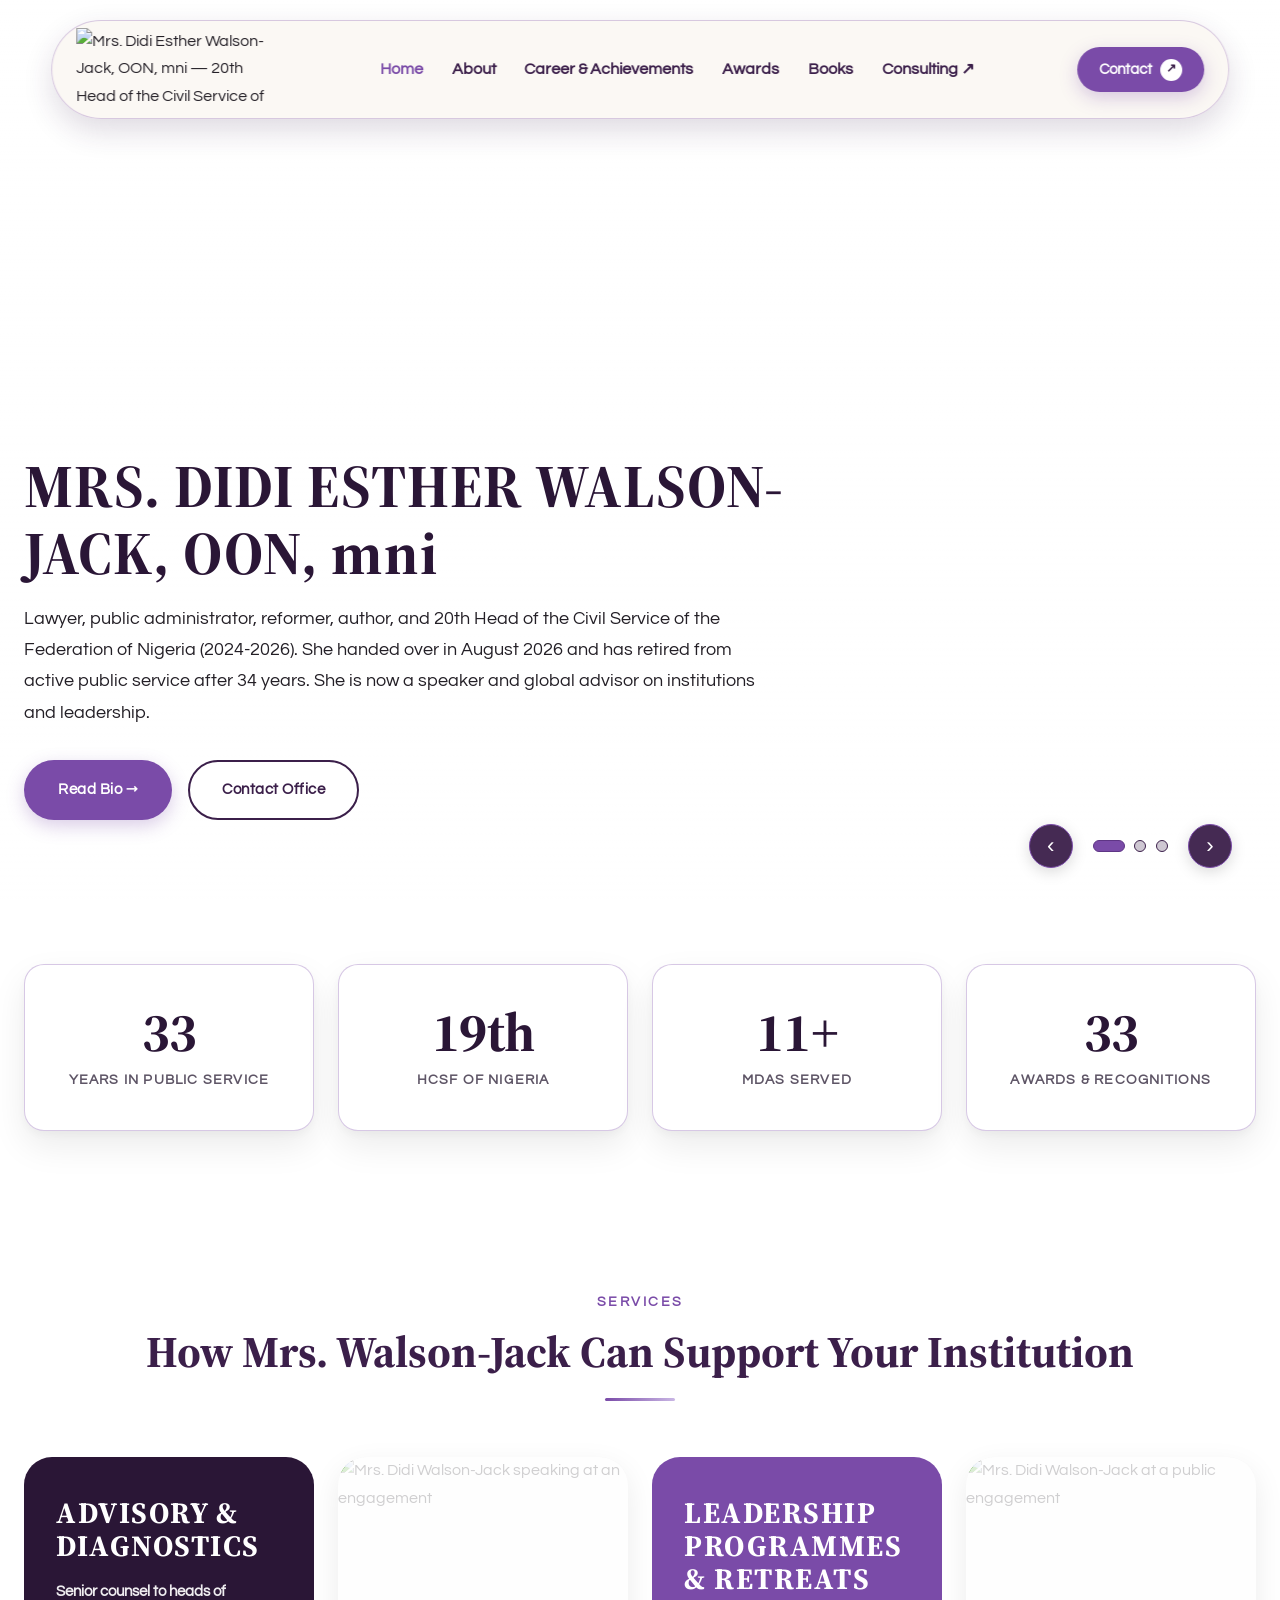
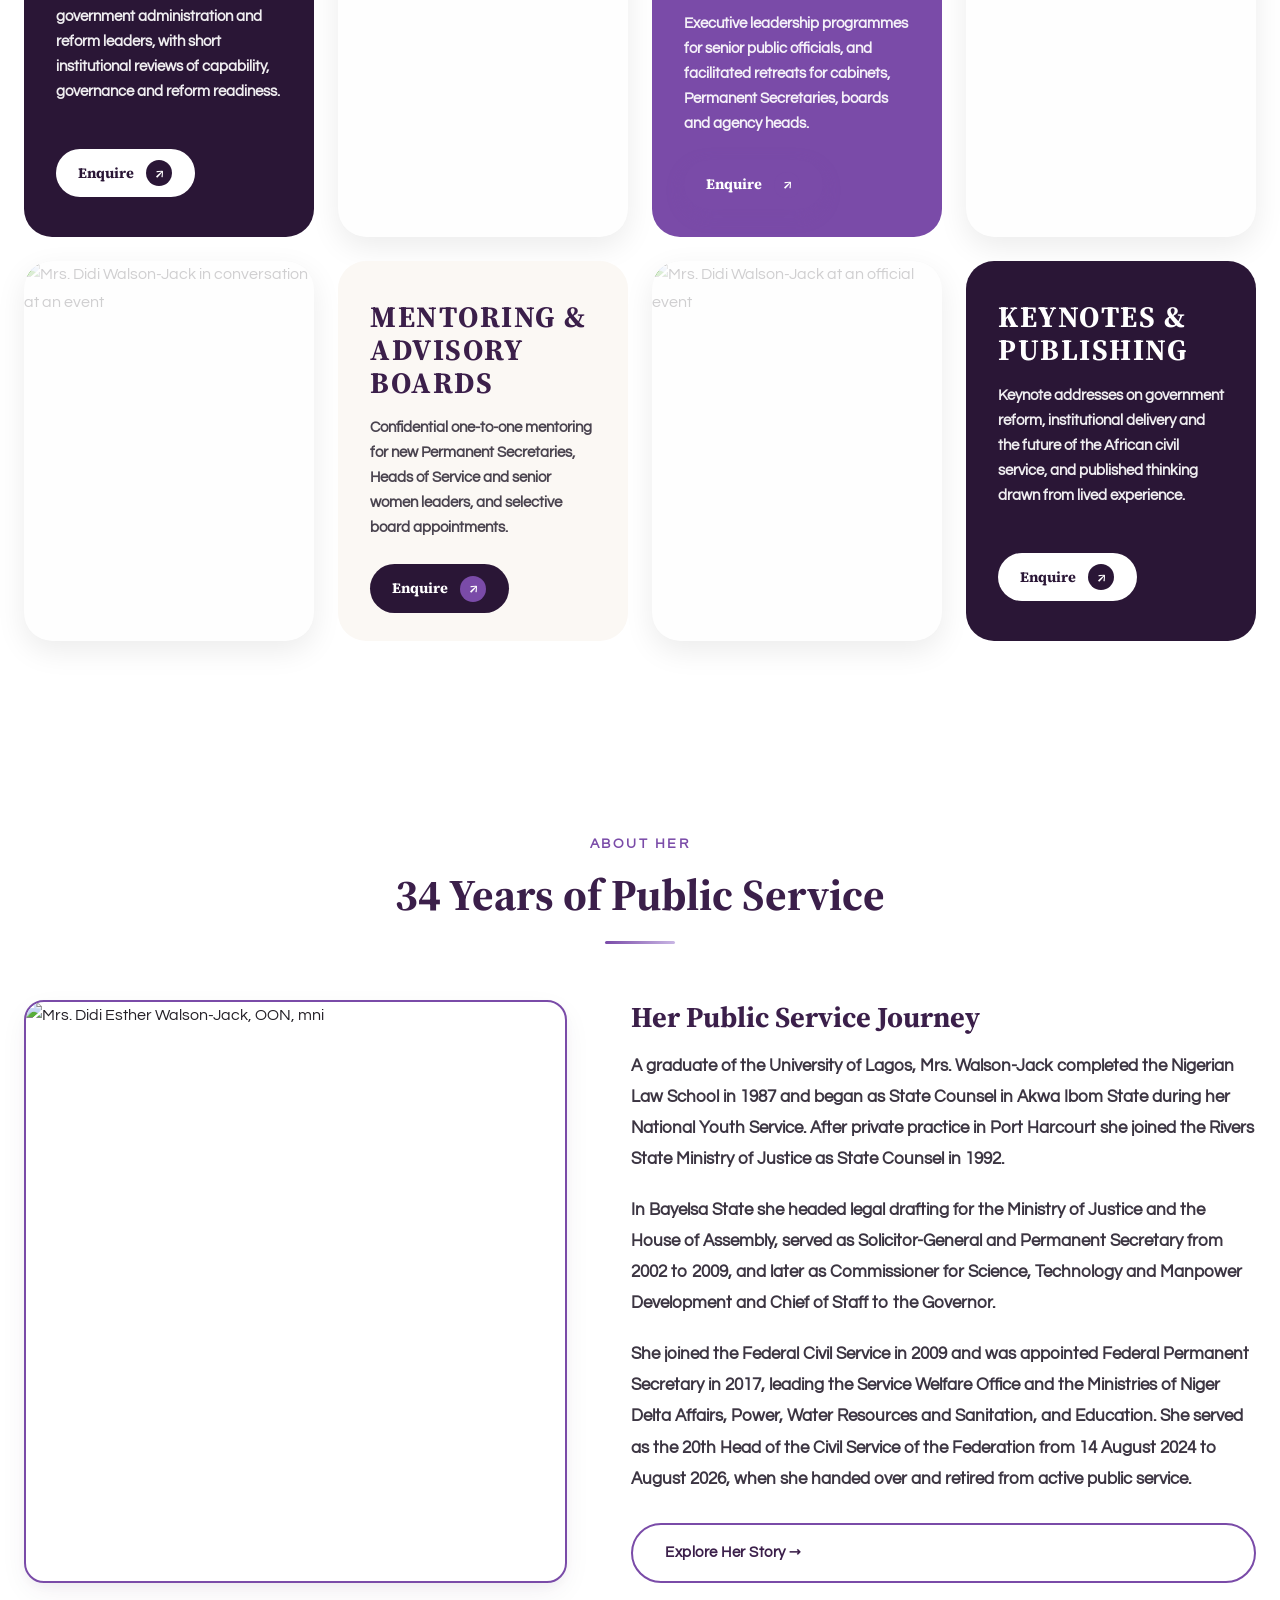
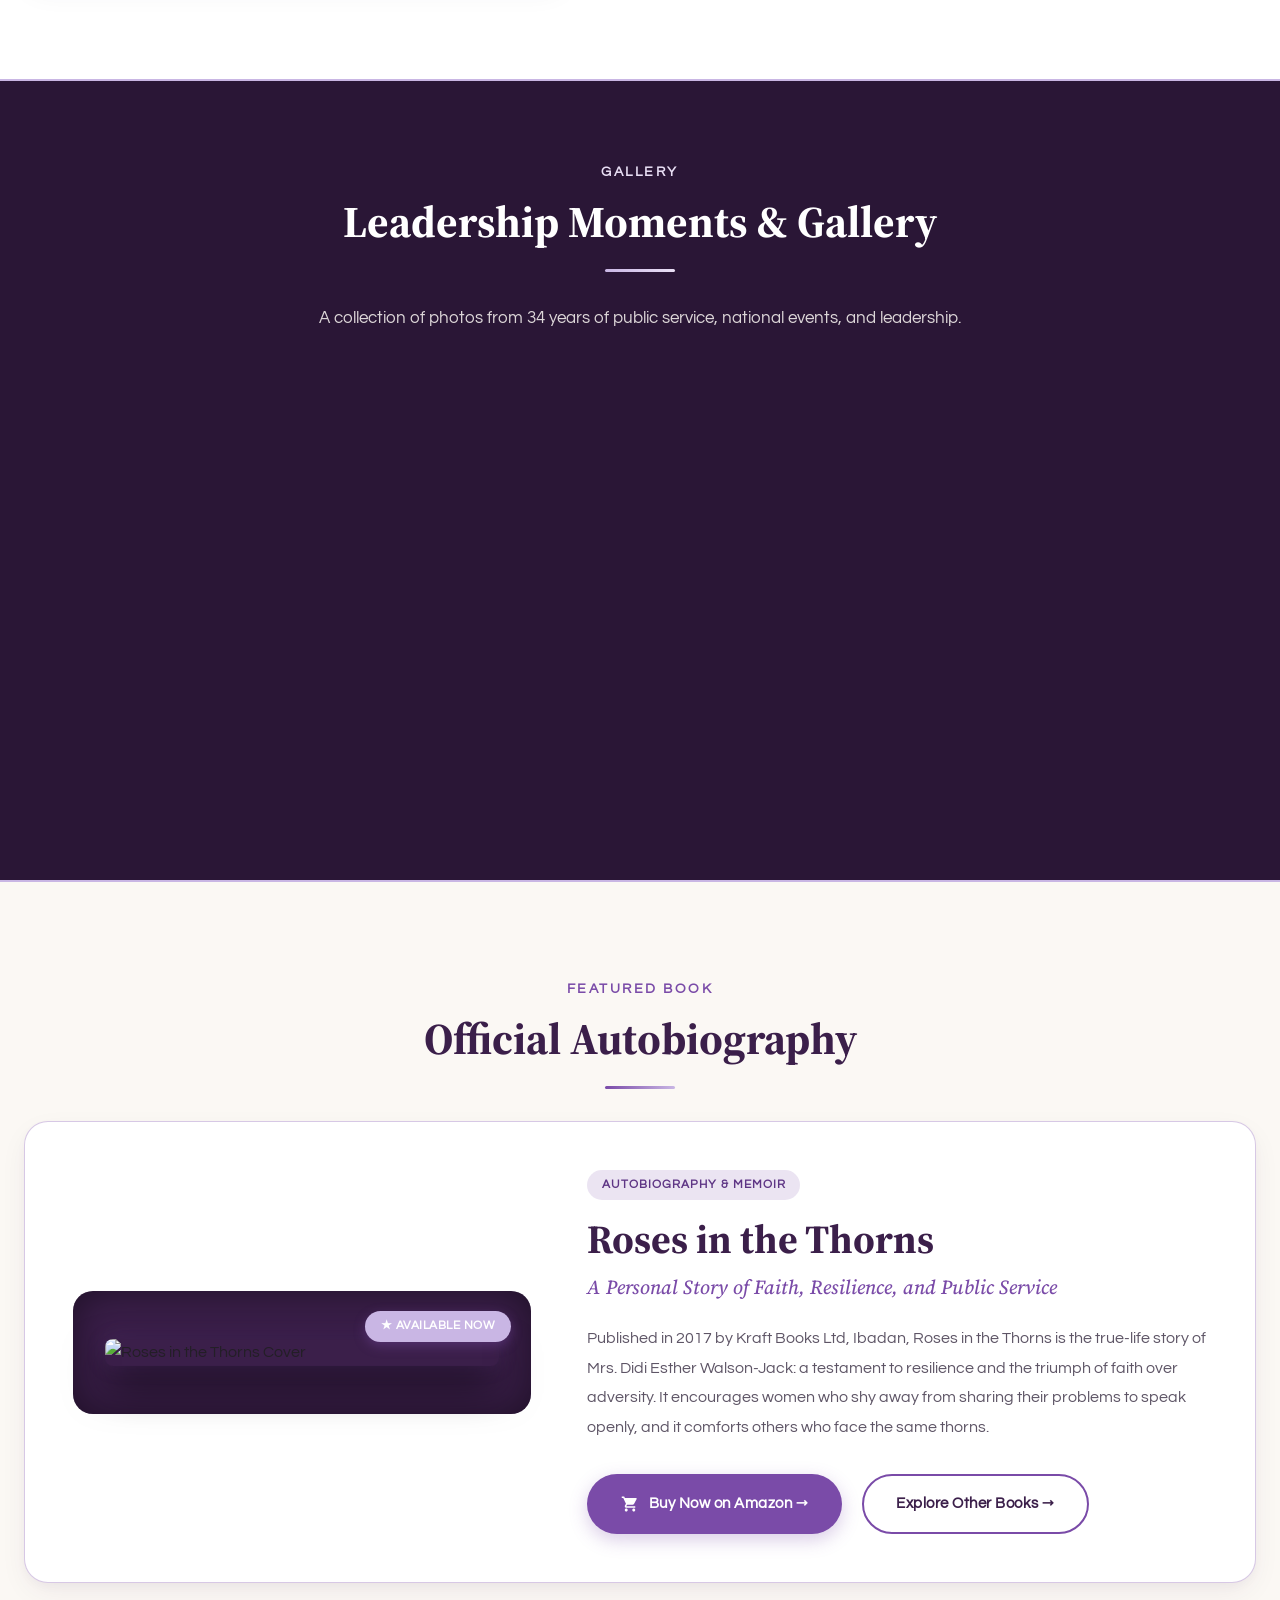
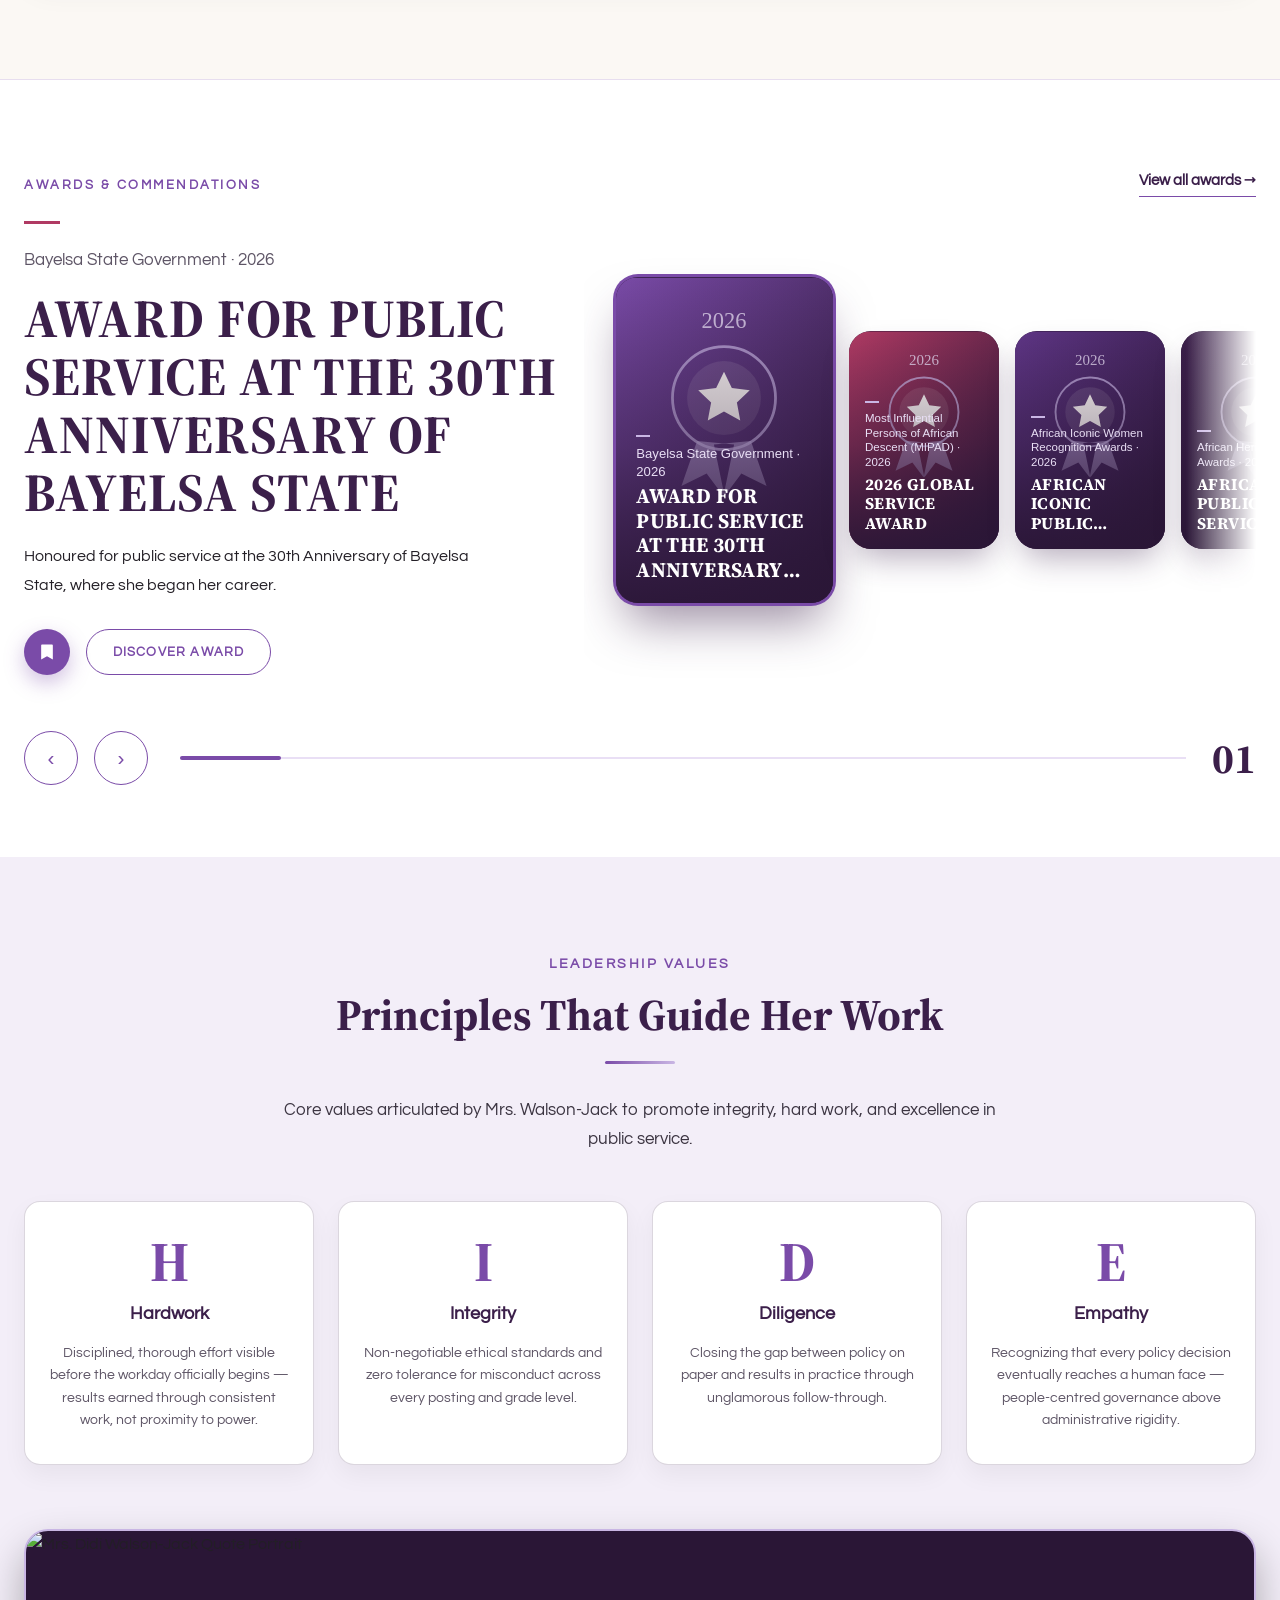
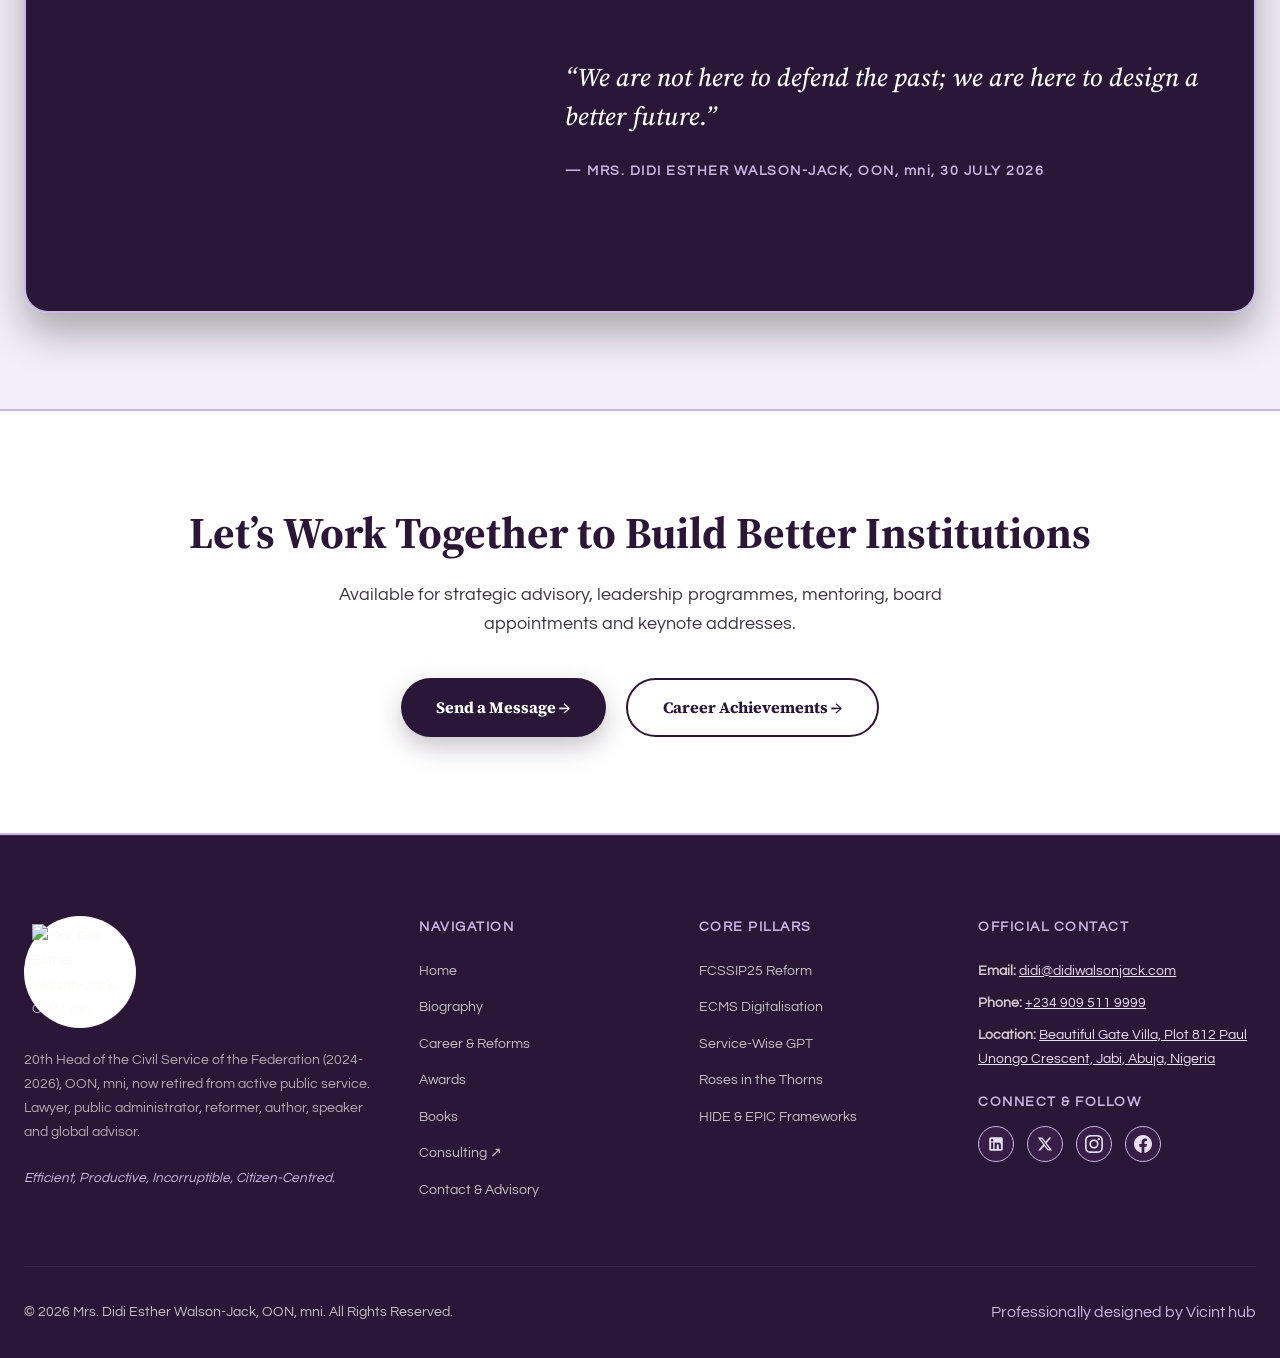
==== commit 3f221afb: "Hosted PDF downloads, Cloudinary logos/favicons, CV/Profile content updates, SEO/GEO/AEO head + JSON" ====
--- a/index.html
+++ b/index.html
@@ -4,17 +4,250 @@
 <head>
   <meta charset="UTF-8" />
   <meta name="viewport" content="width=device-width, initial-scale=1.0" />
-  <title>Mrs. Didi Esther Walson-Jack, OON, mni | 20th Head of the Civil Service of the Federation (2024-2026)</title>
+  <!-- SEO / GEO / AEO (generated by tools/build_seo.py) -->
+  <title>Mrs. Didi Esther Walson-Jack, OON, mni | Former Head of the Civil Service of Nigeria</title>
+  <meta name="description" content="Official website of Mrs. Didi Esther Walson-Jack, OON, mni, 20th Head of the Civil Service of the Federation of Nigeria (2024-2026). 34 years of public service. Author, speaker and global advisor on institutions, leadership and reform." />
+  <meta name="keywords" content="Didi Walson-Jack, Didi Esther Walson-Jack, Head of the Civil Service of the Federation, HCSF Nigeria, former Head of Service Nigeria, 20th HCSF, FCSSIP25, FCSSIP30, Federal Civil Service reform, Nigerian public service, keynote speaker, governance advisory, Roses in the Thorns, I Planted, Beyond the Mandate" />
+  <meta name="author" content="Mrs. Didi Esther Walson-Jack, OON, mni" />
+  <meta name="robots" content="index, follow, max-image-preview:large, max-snippet:-1, max-video-preview:-1" />
+  <meta name="theme-color" content="#3B1F4A" />
+  <meta name="geo.region" content="NG-FC" />
+  <meta name="geo.placename" content="Abuja, Nigeria" />
+  <link rel="canonical" href="https://didiwalsonjack.com/" />
+  <link rel="alternate" hreflang="en-NG" href="https://didiwalsonjack.com/" />
+  <link rel="alternate" hreflang="x-default" href="https://didiwalsonjack.com/" />
+  <link rel="alternate" type="text/plain" href="https://didiwalsonjack.com/llms.txt" title="LLM-readable summary" />
+  <meta property="og:site_name" content="Mrs. Didi Esther Walson-Jack, OON, mni | Official Website" />
+  <meta property="og:locale" content="en_NG" />
+  <meta property="og:type" content="website" />
+  <meta property="og:title" content="Mrs. Didi Esther Walson-Jack, OON, mni | Former Head of the Civil Service of Nigeria" />
+  <meta property="og:description" content="Official website of Mrs. Didi Esther Walson-Jack, OON, mni, 20th Head of the Civil Service of the Federation of Nigeria (2024-2026). 34 years of public service. Author, speaker and global advisor on institutions, leadership and reform." />
+  <meta property="og:url" content="https://didiwalsonjack.com/" />
+  <meta property="og:image" content="https://res.cloudinary.com/pwkdspnn/image/upload/f_auto,q_auto:good,w_1000/v1787818879/IMG_1929_h6dhus.webp" />
+  <meta property="og:image:alt" content="Mrs. Didi Esther Walson-Jack, OON, mni" />
+  <meta name="twitter:card" content="summary_large_image" />
+  <meta name="twitter:site" content="@Didi_WalsonJack" />
+  <meta name="twitter:creator" content="@Didi_WalsonJack" />
+  <meta name="twitter:title" content="Mrs. Didi Esther Walson-Jack, OON, mni | Former Head of the Civil Service of Nigeria" />
+  <meta name="twitter:description" content="Official website of Mrs. Didi Esther Walson-Jack, OON, mni, 20th Head of the Civil Service of the Federation of Nigeria (2024-2026). 34 years of public service. Author, speaker and global advisor on institutions, leadership and reform." />
+  <meta name="twitter:image" content="https://res.cloudinary.com/pwkdspnn/image/upload/f_auto,q_auto:good,w_1000/v1787818879/IMG_1929_h6dhus.webp" />
+  <script type="application/ld+json">
+{
+ "@context": "https://schema.org",
+ "@graph": [
+  {
+   "@type": "WebSite",
+   "@id": "https://didiwalsonjack.com/#website",
+   "url": "https://didiwalsonjack.com/",
+   "name": "Mrs. Didi Esther Walson-Jack, OON, mni | Official Website",
+   "inLanguage": "en-NG",
+   "publisher": {
+    "@id": "https://didiwalsonjack.com/#person"
+   }
+  },
+  {
+   "@type": "ImageObject",
+   "@id": "https://didiwalsonjack.com/#logo",
+   "url": "https://res.cloudinary.com/pwkdspnn/image/upload/f_auto,q_auto,w_512/v1791282316/favicon-512.png",
+   "contentUrl": "https://res.cloudinary.com/pwkdspnn/image/upload/f_auto,q_auto,w_512/v1791282316/favicon-512.png",
+   "caption": "Mrs. Didi Esther Walson-Jack, OON, mni"
+  },
+  {
+   "@type": "Person",
+   "@id": "https://didiwalsonjack.com/#person",
+   "name": "Mrs. Didi Esther Walson-Jack, OON, mni",
+   "givenName": "Didi",
+   "familyName": "Walson-Jack",
+   "alternateName": [
+    "Didi Walson-Jack",
+    "Didi Esther Walson-Jack",
+    "Diiarau Didi Esther Walson-Jack"
+   ],
+   "honorificPrefix": "Mrs.",
+   "honorificSuffix": "OON, mni",
+   "gender": "Female",
+   "nationality": {
+    "@type": "Country",
+    "name": "Nigeria"
+   },
+   "jobTitle": "Immediate Past Head of the Civil Service of the Federation of Nigeria (2024-2026)",
+   "description": "Mrs. Didi Esther Walson-Jack, OON, mni, was the 20th Head of the Civil Service of the Federation of Nigeria (14 August 2024 to 27 August 2026). A lawyer and public administrator with 34 years of public service, she is now retired from active public service and works as an author, speaker and global advisor on institutions, leadership and reform.",
+   "url": "https://didiwalsonjack.com/",
+   "image": "https://res.cloudinary.com/pwkdspnn/image/upload/f_auto,q_auto:good,w_1000/v1787818879/IMG_1929_h6dhus.webp",
+   "email": "mailto:didi@didiwalsonjack.com",
+   "telephone": "+2349095119999",
+   "address": {
+    "@type": "PostalAddress",
+    "streetAddress": "Beautiful Gate Villa, Plot 812 Paul Unongo Crescent, Jabi",
+    "addressLocality": "Abuja",
+    "addressCountry": "NG"
+   },
+   "hasOccupation": [
+    {
+     "@type": "Occupation",
+     "name": "Head of the Civil Service of the Federation of Nigeria",
+     "occupationLocation": {
+      "@type": "Country",
+      "name": "Nigeria"
+     }
+    },
+    {
+     "@type": "Occupation",
+     "name": "Federal Permanent Secretary, Federal Republic of Nigeria"
+    },
+    {
+     "@type": "Occupation",
+     "name": "Solicitor-General and Permanent Secretary, Ministry of Justice, Bayelsa State"
+    }
+   ],
+   "alumniOf": [
+    {
+     "@type": "CollegeOrUniversity",
+     "name": "Harvard Kennedy School"
+    },
+    {
+     "@type": "CollegeOrUniversity",
+     "name": "London School of Economics and Political Science"
+    },
+    {
+     "@type": "CollegeOrUniversity",
+     "name": "Harvard Business School"
+    },
+    {
+     "@type": "CollegeOrUniversity",
+     "name": "Mohammed Ibn Rashid School of Government"
+    },
+    {
+     "@type": "CollegeOrUniversity",
+     "name": "National Institute for Policy and Strategic Studies, Kuru"
+    },
+    {
+     "@type": "CollegeOrUniversity",
+     "name": "Nigerian Law School"
+    },
+    {
+     "@type": "CollegeOrUniversity",
+     "name": "University of Lagos"
+    }
+   ],
+   "award": [
+    "Award for Public Service at the 30th Anniversary of Bayelsa State (1 October 2026)",
+    "2026 Global Service Award, Most Influential Persons of African Descent (23 September 2026)",
+    "African Iconic Public Service Award and Hall of Fame Induction (23 May 2026)",
+    "African Public Service Award, African Heritage Awards (11 April 2026)",
+    "University of Lagos Distinguished Alumnus Award (17 October 2025)",
+    "Officer of the Order of the Niger (OON), 2023"
+   ],
+   "memberOf": [
+    {
+     "@type": "Organization",
+     "name": "Chartered Institute of Directors, Nigeria"
+    }
+   ],
+   "knowsAbout": [
+    "Public sector transformation",
+    "Federal civil service reform",
+    "Public administration",
+    "Legislative drafting",
+    "Institutional governance",
+    "Digital government",
+    "Performance management",
+    "Leadership development",
+    "Women in leadership"
+   ],
+   "knowsLanguage": [
+    "en"
+   ],
+   "sameAs": [
+    "https://x.com/Didi_WalsonJack",
+    "https://www.linkedin.com/in/didi-esther-walson-jack-mcipm-oon-mni-7285a22a6/",
+    "https://www.facebook.com/didi.walsonjack/",
+    "https://www.instagram.com/didi.walsonjack/"
+   ],
+   "mainEntityOfPage": "https://didiwalsonjack.com/about"
+  },
+  {
+   "@type": "WebPage",
+   "@id": "https://didiwalsonjack.com/#webpage",
+   "url": "https://didiwalsonjack.com/",
+   "name": "Mrs. Didi Esther Walson-Jack, OON, mni | Former Head of the Civil Service of Nigeria",
+   "description": "Official website of Mrs. Didi Esther Walson-Jack, OON, mni, 20th Head of the Civil Service of the Federation of Nigeria (2024-2026). 34 years of public service. Author, speaker and global advisor on institutions, leadership and reform.",
+   "inLanguage": "en-NG",
+   "isPartOf": {
+    "@id": "https://didiwalsonjack.com/#website"
+   },
+   "about": {
+    "@id": "https://didiwalsonjack.com/#person"
+   },
+   "primaryImageOfPage": {
+    "@type": "ImageObject",
+    "url": "https://res.cloudinary.com/pwkdspnn/image/upload/f_auto,q_auto:good,w_1000/v1787818879/IMG_1929_h6dhus.webp"
+   }
+  },
+  {
+   "@type": "BreadcrumbList",
+   "itemListElement": [
+    {
+     "@type": "ListItem",
+     "position": 1,
+     "name": "Home",
+     "item": "https://didiwalsonjack.com/"
+    }
+   ]
+  },
+  {
+   "@type": "FAQPage",
+   "mainEntity": [
+    {
+     "@type": "Question",
+     "name": "Who is Mrs. Didi Esther Walson-Jack?",
+     "acceptedAnswer": {
+      "@type": "Answer",
+      "text": "Mrs. Didi Esther Walson-Jack, OON, mni, is a Nigerian lawyer and public administrator with 34 years of public service. She was the 20th Head of the Civil Service of the Federation of Nigeria, from 14 August 2024 to 27 August 2026, and is now retired from active public service."
+     }
+    },
+    {
+     "@type": "Question",
+     "name": "When was Mrs. Walson-Jack Head of the Civil Service of the Federation?",
+     "acceptedAnswer": {
+      "@type": "Answer",
+      "text": "She was appointed by President Bola Ahmed Tinubu, GCFR (approved 17 July 2024), took office on 14 August 2024 and handed over on 27 August 2026."
+     }
+    },
+    {
+     "@type": "Question",
+     "name": "What did she achieve as Head of the Civil Service?",
+     "acceptedAnswer": {
+      "@type": "Answer",
+      "text": "She led the final stretch of the Federal Civil Service Strategy and Implementation Plan 2021-2025 (FCSSIP25), set up seven reform War Rooms, expanded paperless work processes to 38 MDAs, introduced Service-Wise GPT, completed the Personnel Audit and Skills Gap Analysis, secured major staff welfare gains and began FCSSIP30 (2026-2030)."
+     }
+    },
+    {
+     "@type": "Question",
+     "name": "What books has she written?",
+     "acceptedAnswer": {
+      "@type": "Answer",
+      "text": "Roses in the Thorns: An Autobiography (2017, Kraft Books, Ibadan), I Planted: A memoir of purposeful service (2026, Safari Books) and Beyond the Mandate: A Memoir on Leadership, Legacy & Labour of Public Service."
+     }
+    },
+    {
+     "@type": "Question",
+     "name": "How can I contact her office or invite her to speak?",
+     "acceptedAnswer": {
+      "@type": "Answer",
+      "text": "Use the contact page at https://didiwalsonjack.com/contact, or write to didi@didiwalsonjack.com. The office is at Beautiful Gate Villa, Plot 812 Paul Unongo Crescent, Jabi, Abuja, Nigeria."
+     }
+    }
+   ]
+  }
+ ]
+}
+  </script>
 
   <!-- FAVICON & WEB CLIP -->
-  <link rel="icon" href="/assets/Logos/favicon.ico" sizes="any" />
-  <link rel="icon" type="image/png" sizes="32x32" href="/assets/Logos/favicon-32.png" />
-  <link rel="icon" type="image/png" sizes="192x192" href="/assets/Logos/favicon-192.png" />
-  <link rel="apple-touch-icon" href="/assets/Logos/favicon-180.png" />
-  <meta name="description"
-    content="Official website of Mrs. Didi Esther Walson-Jack, OON, mni, 20th Head of the Civil Service of the Federation of Nigeria (2024-2026). Strategic advisory, leadership programmes, mentoring, keynote speaking and author of Roses in the Thorns." />
-  <meta name="keywords"
-    content="Didi Walson-Jack, HCSF, Head of Service Nigeria, Federal Civil Service, FCSSIP25, Service-Wise GPT, ECMS, Roses in the Thorns, Public Sector Transformation, Governance Advisory" />
+  <link rel="icon" type="image/png" sizes="32x32" href="https://res.cloudinary.com/pwkdspnn/image/upload/v1791282314/favicon-32.png" />
+  <link rel="icon" type="image/png" sizes="192x192" href="https://res.cloudinary.com/pwkdspnn/image/upload/v1791282315/favicon-192.png" />
+  <link rel="apple-touch-icon" href="https://res.cloudinary.com/pwkdspnn/image/upload/v1791282314/favicon-180.png" />
 
   <!-- Google Fonts: Source Serif 4 (headings) and Questrial (free stand-in for Century Gothic) -->
   <link rel="preconnect" href="https://fonts.googleapis.com">
@@ -1652,57 +1885,6 @@
       flex: 1 1 100% !important;
     }
   </style>
-  <!-- SEO & AEO META TAGS -->
-  <link rel="canonical" href="https://didiwalsonjack.com/" />
-  <meta property="og:site_name" content="Mrs. Didi Esther Walson-Jack, OON, mni | Official Website" />
-  <meta property="og:type" content="website" />
-  <meta property="og:title"
-    content="Mrs. Didi Esther Walson-Jack, OON, mni | 20th Head of the Civil Service of the Federation (2024-2026)" />
-  <meta property="og:description"
-    content="Official website of Mrs. Didi Esther Walson-Jack, OON, mni, 20th Head of the Civil Service of the Federation of Nigeria (2024-2026). Strategic advisory, leadership programmes, mentoring and keynote speaking." />
-  <meta property="og:url" content="https://didiwalsonjack.com/" />
-  <meta property="og:image"
-    content="https://res.cloudinary.com/pwkdspnn/image/upload/f_auto,q_auto:good,w_1000/v1787818879/IMG_1929_h6dhus.webp" />
-  <meta name="twitter:card" content="summary_large_image" />
-  <meta name="twitter:site" content="@Didi_WalsonJack" />
-  <meta name="twitter:title"
-    content="Mrs. Didi Esther Walson-Jack, OON, mni | 20th Head of the Civil Service of the Federation (2024-2026)" />
-  <meta name="twitter:description"
-    content="Official website of Mrs. Didi Esther Walson-Jack, OON, mni, 20th Head of the Civil Service of the Federation of Nigeria (2024-2026). Strategic advisory, leadership programmes, mentoring and keynote speaking." />
-  <meta name="twitter:image"
-    content="https://res.cloudinary.com/pwkdspnn/image/upload/f_auto,q_auto:good,w_1000/v1787818879/IMG_1929_h6dhus.webp" />
-
-  <!-- SCHEMA.ORG JSON-LD STRUCTURED DATA (AEO & AI ENGINE OPTIMIZATION) -->
-  <script type="application/ld+json">
-  {
-  "@context": "https://schema.org",
-  "@type": "Person",
-  "name": "Mrs. Didi Esther Walson-Jack, OON, mni",
-  "alternateName": "Didi Walson-Jack",
-  "jobTitle": "Former Head of the Civil Service of the Federation of Nigeria (2024-2026)",
-  "alumniOf": [
-    {"@type": "CollegeOrUniversity", "name": "University of Lagos"},
-    {"@type": "CollegeOrUniversity", "name": "London School of Economics and Political Science"}
-  ],
-  "description": "20th Head of the Civil Service of the Federation of Nigeria (2024-2026). Lawyer, public administrator, reformer, author, speaker and global advisor. Handed over and retired from active public service in August 2026 after 34 years.",
-  "url": "https://didiwalsonjack.com/",
-  "image": "https://res.cloudinary.com/pwkdspnn/image/upload/f_auto,q_auto:good,w_1000/v1787818879/IMG_1929_h6dhus.webp",
-  "knowsAbout": [
-    "Public Sector Transformation",
-    "Federal Civil Service Reform",
-    "Paperless System Implementation",
-    "Service-Wise GPT AI Assistant",
-    "FCSSIP25 Strategic Plan",
-    "Executive Governance & Policy Advisory",
-    "Executive Leadership Development"
-  ],
-  "sameAs": [
-    "https://x.com/Didi_WalsonJack",
-    "https://www.linkedin.com/in/didi-esther-walson-jack-mcipm-oon-mni-7285a22a6/",
-    "https://www.facebook.com/didi.walsonjack/"
-  ]
-}
-  </script>
   <style>
 
 
@@ -1882,7 +2064,7 @@
   <header class="header" id="navbar">
     <div class="container nav-container">
       <a href="/" class="brand-logo">
-        <img decoding="async" src="/assets/Logos/walson-jack-lockup-horizontal.png" alt="Mrs. Didi Esther Walson-Jack, OON, mni — 20th Head of the Civil Service of the Federation (2024-2026)" class="brand-logo-img" width="200" height="83" />
+        <img decoding="async" src="https://res.cloudinary.com/pwkdspnn/image/upload/f_auto,q_auto,w_700/v1791282312/walson-jack-lockup-horizontal.png" alt="Mrs. Didi Esther Walson-Jack, OON, mni — 20th Head of the Civil Service of the Federation (2024-2026)" class="brand-logo-img" width="200" height="83" />
       </a>
 
       <!-- Desktop Navigation Links -->
@@ -2022,7 +2204,7 @@
           </div>
 
           <div class="counter-white-card">
-            <div class="counter-num-val" data-target="33" data-suffix="">33</div>
+            <div class="counter-num-val" data-target="34" data-suffix="">34</div>
             <div class="counter-lbl-text">Awards &amp; Recognitions</div>
           </div>
         </div>
@@ -2522,7 +2704,7 @@
     <div class="container">
       <div class="footer-grid">
         <div>
-          <a href="/" class="footer-logo-disc"><img decoding="async" src="/assets/Logos/walson-jack-emblem-badge.png" alt="Mrs. Didi Esther Walson-Jack, OON, mni" width="96" height="96" /></a>
+          <a href="/" class="footer-logo-disc"><img decoding="async" src="https://res.cloudinary.com/pwkdspnn/image/upload/f_auto,q_auto,w_240/v1791282313/walson-jack-emblem-badge.png" alt="Mrs. Didi Esther Walson-Jack, OON, mni" width="96" height="96" /></a>
           <p class="footer-brand-desc">
             20th Head of the Civil Service of the Federation (2024-2026), OON, <span class="mni">mni</span>, now retired from active public service. Lawyer, public administrator, reformer, author, speaker and global advisor.
           </p>
@@ -2762,7 +2944,7 @@
   <script>
     /* Featured awards: reads the WordPress feed, falls back to the built-in list if it is unavailable. */
     (function () {
-      var FALLBACK = [{"title": "African Iconic Public Service Award and Hall of Fame Induction", "issuer": "African Iconic Women Recognition Awards", "year": 2026, "date_text": "23 May 2026", "summary": "Inducted into the Hall of Fame of the African Iconic Women Recognition Awards and honoured with the African Iconic Public Service Award, 2026.", "image": "", "link": "/award/african-iconic-public-service-award-hall-of-fame/"}, {"title": "African Public Service Award", "issuer": "African Heritage Awards", "year": 2026, "date_text": "11 April 2026", "summary": "Honoured with the African Public Service Award at the 4th African Heritage Awards in Accra, Ghana.", "image": "", "link": "/award/african-public-service-award/"}, {"title": "University of Lagos Distinguished Alumnus Award", "issuer": "University of Lagos Alumni Association", "year": 2025, "date_text": "17 October 2025", "summary": "Honoured as a distinguished alumna at the UNILAG Alumni Association’s 55th Anniversary Honours Dinner in Lagos.", "image": "", "link": "/award/university-of-lagos-distinguished-alumnus-award/"}, {"title": "USOSA Lifetime Achievement Award", "issuer": "Unity Schools Old Students Association (USOSA)", "year": 2025, "date_text": "October 2025", "summary": "Lifetime Achievement Award from the Unity Schools Old Students Association (USOSA), October 2025.", "image": "", "link": "/award/usosa-lifetime-achievement-award/"}, {"title": "Award of Honour", "issuer": "House of Representatives Committee on Disability Matters", "year": 2025, "date_text": "12 July 2025", "summary": "Honoured by the House Committee on Disability Matters for the Office of the Head of the Civil Service’s drive for an inclusive public service.", "image": "", "link": "/award/award-of-honour-house-committee-on-disability-matters/"}, {"title": "Govern for Impact Award", "issuer": "Environmental Health Council of Nigeria (EHCON)", "year": 2025, "date_text": "February 2025", "summary": "Honoured with the Govern for Impact Award at the National Environmental Health Excellence Award.", "image": "", "link": "/award/govern-for-impact-award/"}, {"title": "Distinguished Humanitarian Service Award", "issuer": "Rotary Club of Abuja", "year": 2024, "date_text": "25 September 2024", "summary": "Honoured by the Rotary Club of Abuja for distinguished humanitarian service.", "image": "", "link": "/award/distinguished-humanitarian-service-award-rotary-abuja/"}, {"title": "African Iconic Female Administrator of the Year", "issuer": "African Iconic Women Recognition Awards", "year": 2024, "date_text": "2024", "summary": "Named African Iconic Female Administrator of the Year, 2024.", "image": "", "link": "/award/african-iconic-female-administrator-of-the-year/"}, {"title": "Officer of the Order of the Niger (OON)", "issuer": "Federal Republic of Nigeria", "year": 2023, "date_text": "2023", "summary": "Conferred with the national honour of Officer of the Order of the Niger in 2023.", "image": "", "link": "/award/officer-of-the-order-of-the-niger/"}, {"title": "Public Administrator of the Year, Bayelsa State", "issuer": "Nigerian Institute for Policy Development and Political Activities", "year": 2008, "date_text": "2008", "summary": "Named Public Administrator of the Year for Bayelsa State in 2008.", "image": "", "link": "/award/public-administrator-of-the-year-bayelsa-state/"}];
+      var FALLBACK = [{"title": "Award for Public Service at the 30th Anniversary of Bayelsa State", "issuer": "Bayelsa State Government", "year": 2026, "date_text": "1 October 2026", "summary": "Honoured for public service at the 30th Anniversary of Bayelsa State, where she began her career.", "image": "", "link": "/award/award-for-public-service-bayelsa-30th-anniversary/"}, {"title": "2026 Global Service Award", "issuer": "Most Influential Persons of African Descent (MIPAD)", "year": 2026, "date_text": "23 September 2026", "summary": "Received the 2026 Global Service Award from Most Influential Persons of African Descent (MIPAD).", "image": "", "link": "/award/global-service-award-mipad-2026/"}, {"title": "African Iconic Public Service Award and Hall of Fame Induction", "issuer": "African Iconic Women Recognition Awards", "year": 2026, "date_text": "23 May 2026", "summary": "Inducted into the Hall of Fame of the African Iconic Women Recognition Awards and honoured with the African Iconic Public Service Award, 2026.", "image": "", "link": "/award/african-iconic-public-service-award-hall-of-fame/"}, {"title": "African Public Service Award", "issuer": "African Heritage Awards", "year": 2026, "date_text": "11 April 2026", "summary": "Honoured with the African Public Service Award at the 4th African Heritage Awards in Accra, Ghana.", "image": "", "link": "/award/african-public-service-award/"}, {"title": "University of Lagos Distinguished Alumnus Award", "issuer": "University of Lagos Alumni Association", "year": 2025, "date_text": "17 October 2025", "summary": "Honoured as a distinguished alumna at the UNILAG Alumni Association’s 55th Anniversary Honours Dinner in Lagos.", "image": "", "link": "/award/university-of-lagos-distinguished-alumnus-award/"}, {"title": "USOSA Lifetime Achievement Award", "issuer": "Unity Schools Old Students Association (USOSA)", "year": 2025, "date_text": "October 2025", "summary": "Lifetime Achievement Award from the Unity Schools Old Students Association (USOSA), October 2025.", "image": "", "link": "/award/usosa-lifetime-achievement-award/"}, {"title": "Award of Honour", "issuer": "House of Representatives Committee on Disability Matters", "year": 2025, "date_text": "12 July 2025", "summary": "Honoured by the House Committee on Disability Matters for the Office of the Head of the Civil Service’s drive for an inclusive public service.", "image": "", "link": "/award/award-of-honour-house-committee-on-disability-matters/"}, {"title": "Govern for Impact Award", "issuer": "Environmental Health Council of Nigeria (EHCON)", "year": 2025, "date_text": "February 2025", "summary": "Honoured with the Govern for Impact Award at the National Environmental Health Excellence Award.", "image": "", "link": "/award/govern-for-impact-award/"}, {"title": "Distinguished Humanitarian Service Award", "issuer": "Rotary Club of Abuja", "year": 2024, "date_text": "25 September 2024", "summary": "Honoured by the Rotary Club of Abuja for distinguished humanitarian service.", "image": "", "link": "/award/distinguished-humanitarian-service-award-rotary-abuja/"}, {"title": "African Iconic Female Administrator of the Year", "issuer": "African Iconic Women Recognition Awards", "year": 2024, "date_text": "2024", "summary": "Named African Iconic Female Administrator of the Year, 2024.", "image": "", "link": "/award/african-iconic-female-administrator-of-the-year/"}];
       var rail = document.getElementById('awRail'); if (!rail) return;
       var items = FALLBACK, idx = 0, timer = null;
       var tints = ['#7A4BA8', '#B03A63', '#5E3585', '#3B1F4A', '#8B5FBF'];
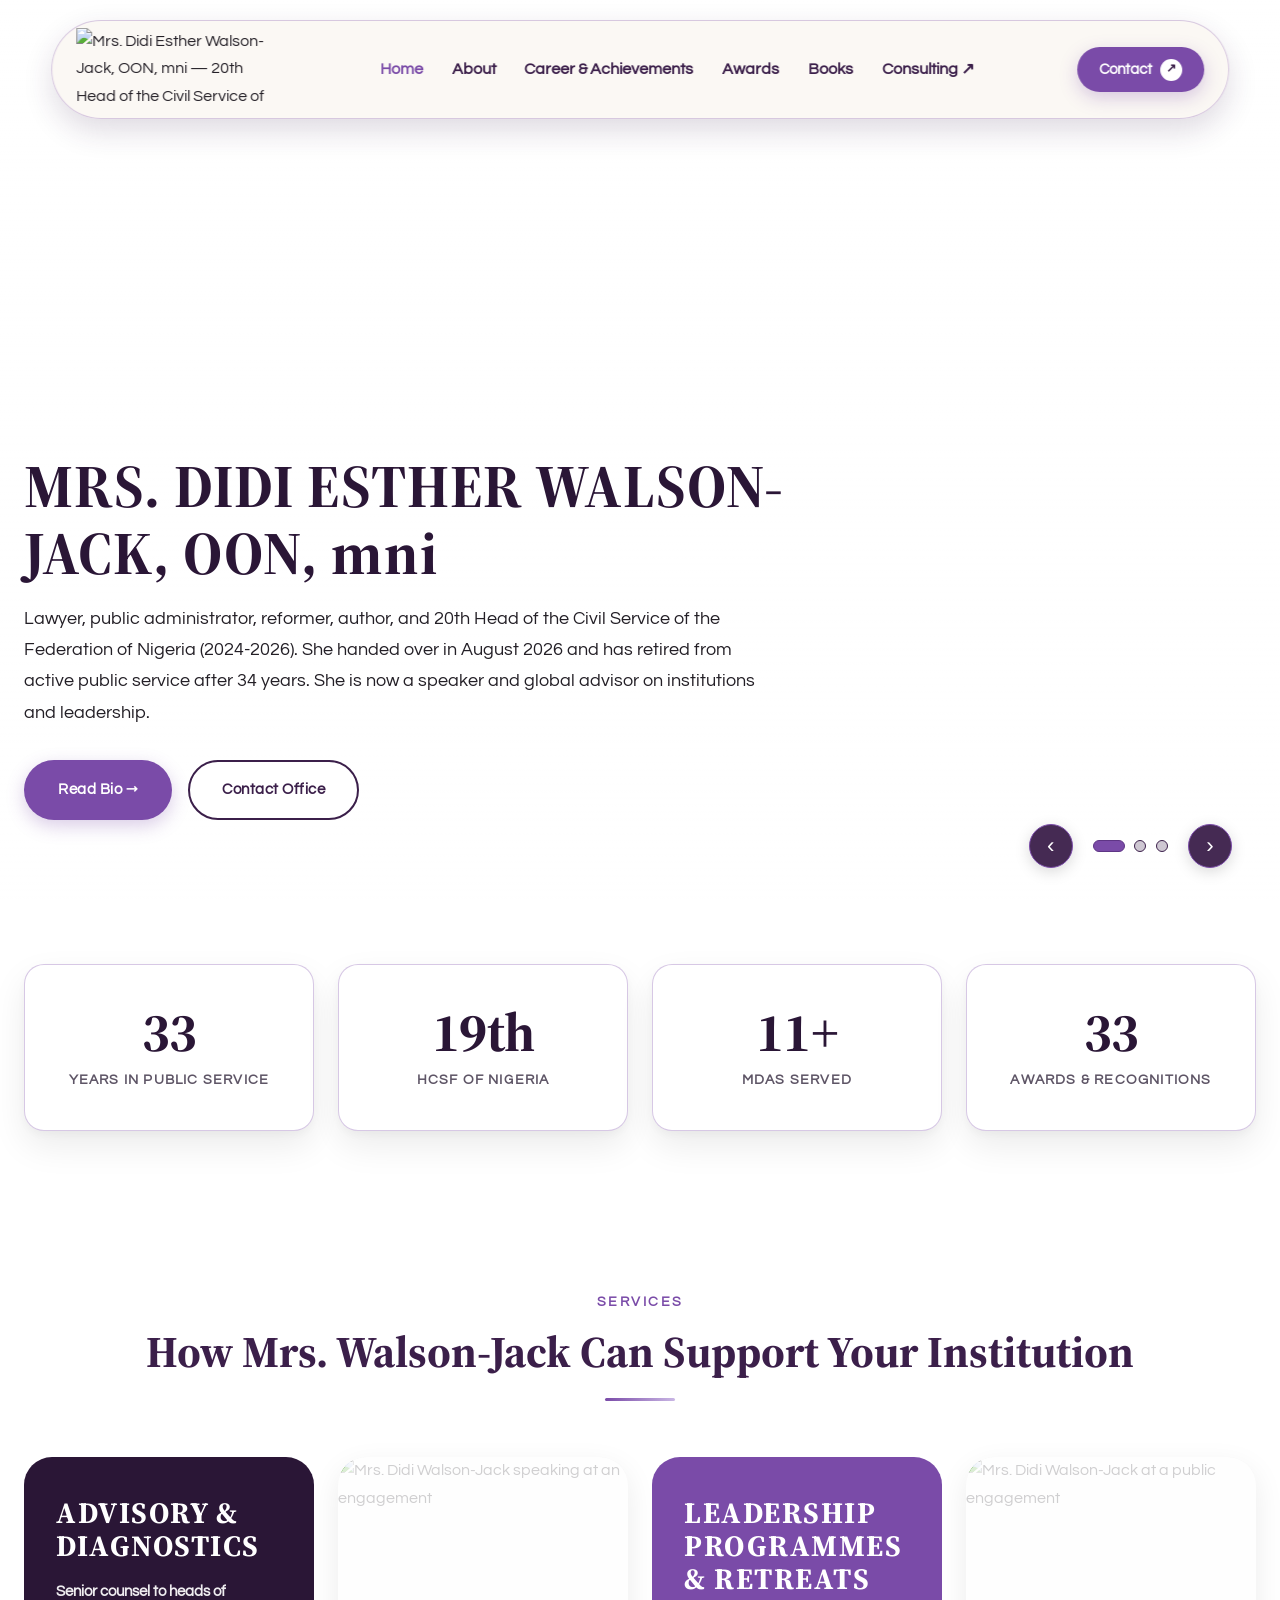
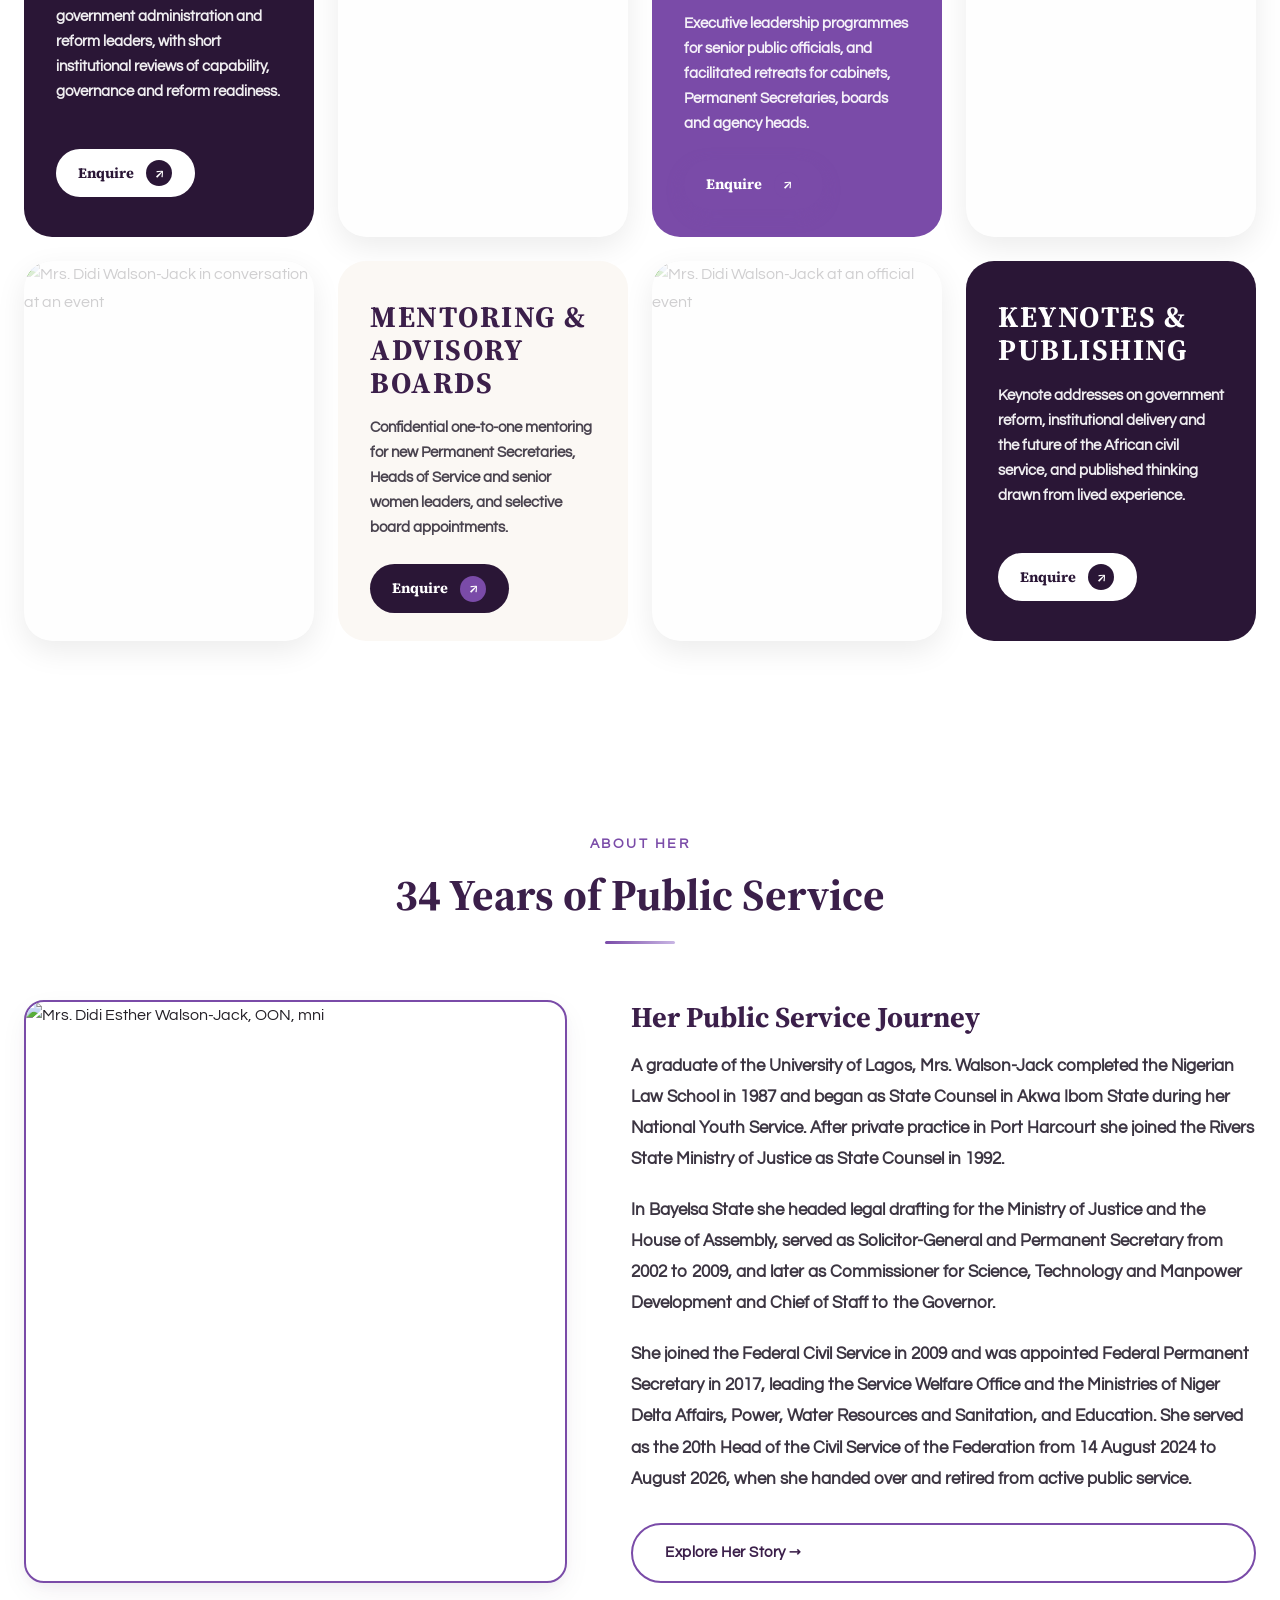
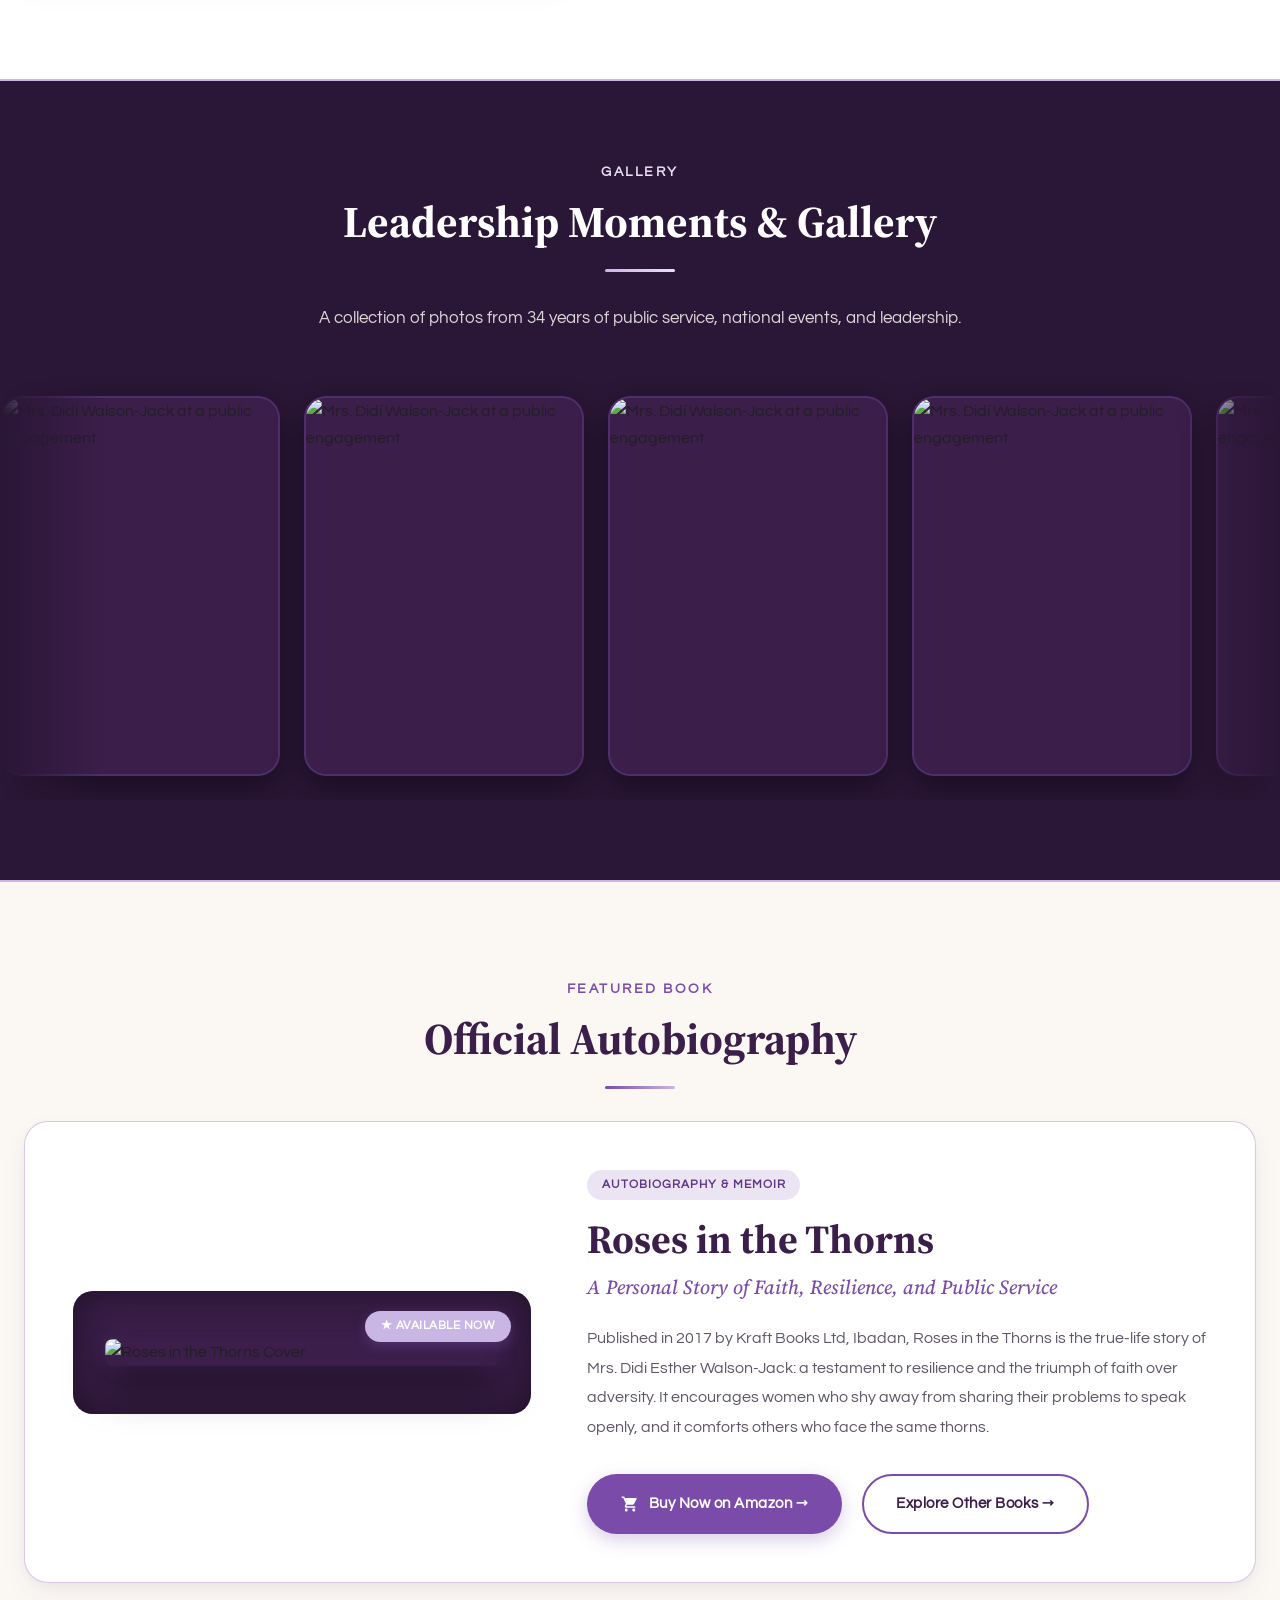
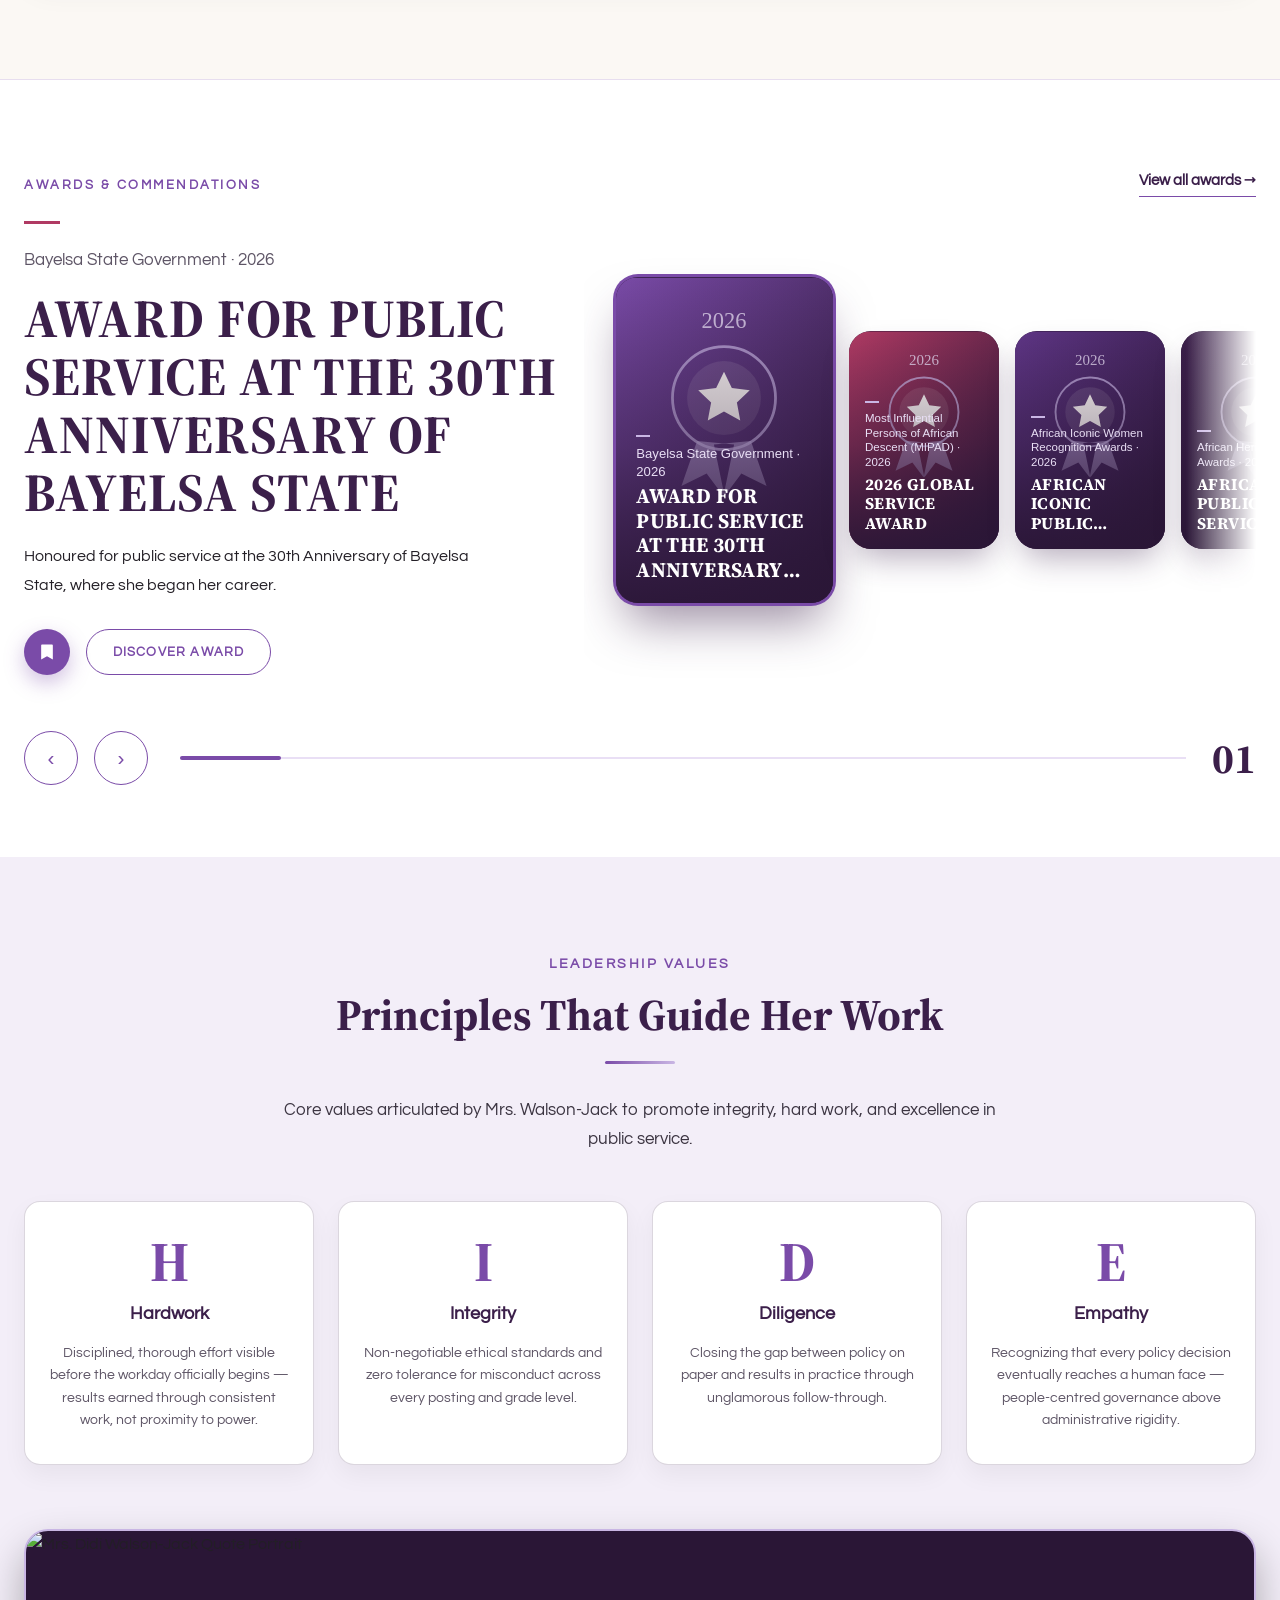
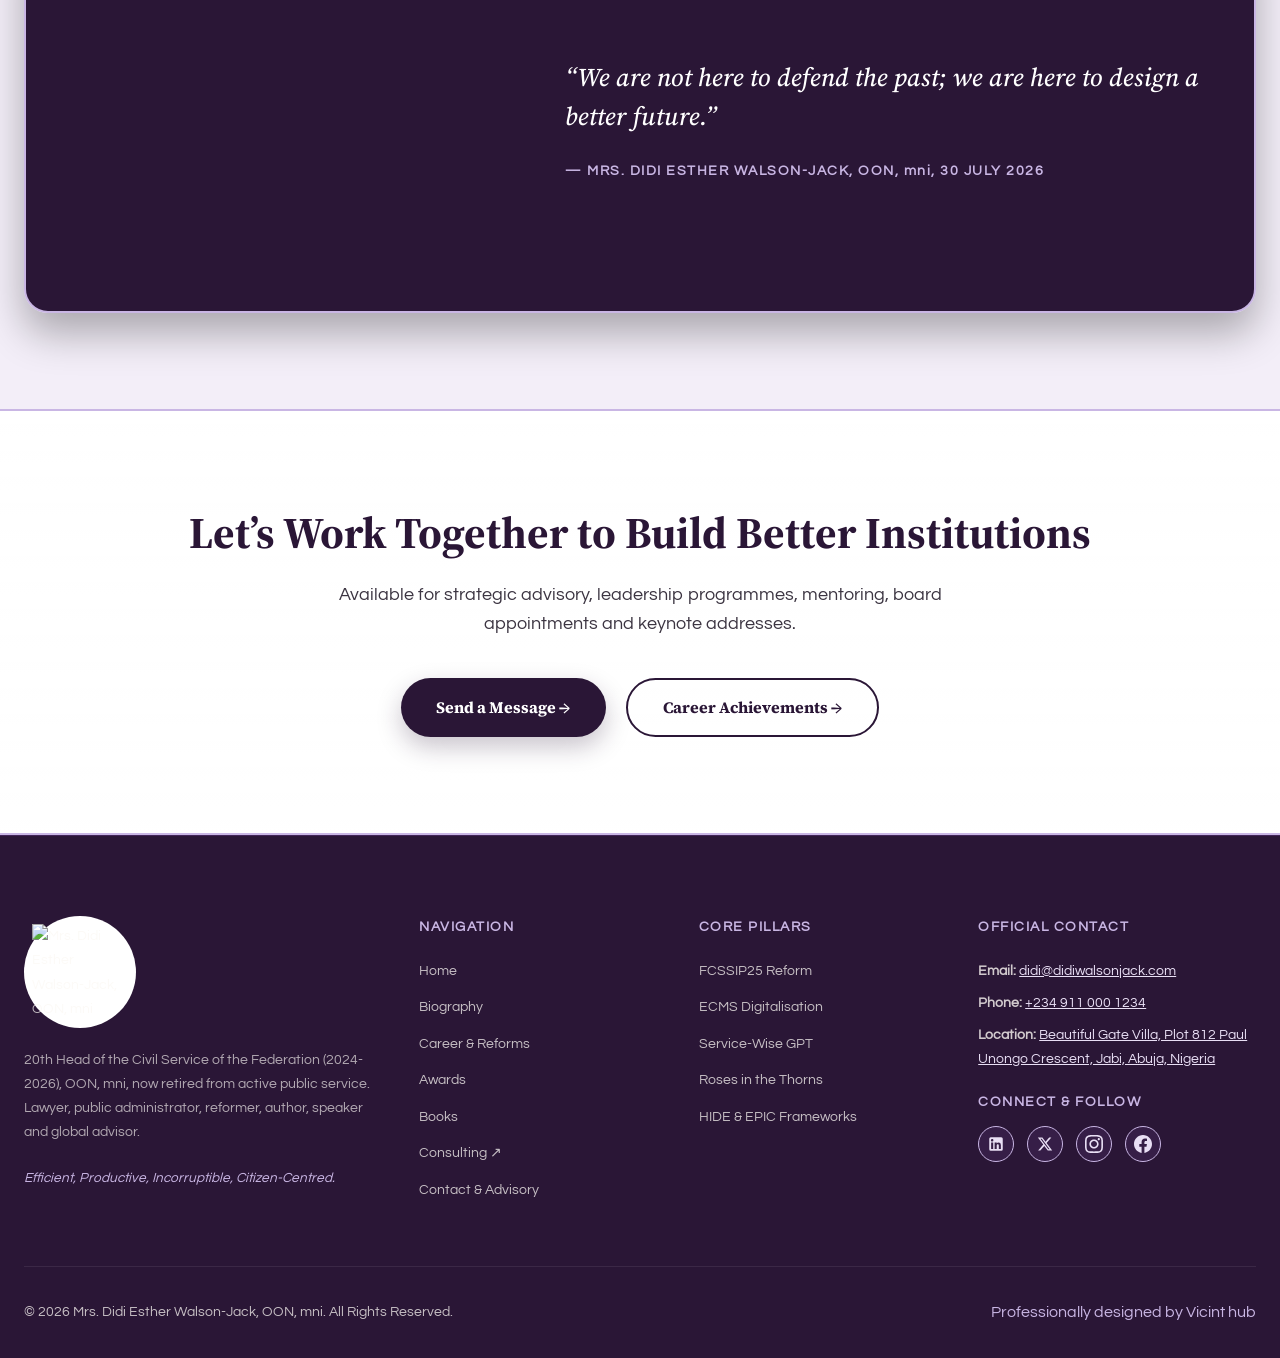
==== commit 6fbe8d57: "Home hero backgrounds, new phone number, About download buttons moved above timeline Co-Authored-By:" ====
--- a/index.html
+++ b/index.html
@@ -75,7 +75,7 @@
    "url": "https://didiwalsonjack.com/",
    "image": "https://res.cloudinary.com/pwkdspnn/image/upload/f_auto,q_auto:good,w_1000/v1787818879/IMG_1929_h6dhus.webp",
    "email": "mailto:didi@didiwalsonjack.com",
-   "telephone": "+2349095119999",
+   "telephone": "+2349110001234",
    "address": {
     "@type": "PostalAddress",
     "streetAddress": "Beautiful Gate Villa, Plot 812 Paul Unongo Crescent, Jabi",
@@ -2106,7 +2106,7 @@
 
         <!-- SLIDE 1: PRIMARY PORTRAIT & H1 HEADLINE -->
         <div class="hero-slide"
-          style="background-image: url('https://res.cloudinary.com/pwkdspnn/image/upload/f_auto,q_auto:good,w_1000/v1787814192/Gemini_Generated_Image_iahpsziahpsziahp_covwyp.webp');">
+          style="background-image: url('https://res.cloudinary.com/pwkdspnn/image/upload/f_webp/q_auto:good/IMG_2912_copy_x0v2gg.jpg');">
           <div class="hero-slide-overlay"></div>
           <div class="container">
             <div class="hero-slide-content">
@@ -2128,7 +2128,7 @@
 
         <!-- SLIDE 2: PUBLIC SERVICE REFORMS & DIGITALISATION (H2 HEADLINE) -->
         <div class="hero-slide"
-          style="background-image: url('https://res.cloudinary.com/pwkdspnn/image/upload/f_auto,q_auto:good,w_1000/f_webp/q_auto:good/483673601_18446951386075726_119323749209001324_n_fwlycu.jpg');">
+          style="background-image: url('https://res.cloudinary.com/pwkdspnn/image/upload/f_webp/q_auto:good/IMG_2897_copy_duemca.jpg');">
           <div class="hero-slide-overlay"></div>
           <div class="container">
             <div class="hero-slide-content">
@@ -2149,7 +2149,7 @@
 
         <!-- SLIDE 3: GLOBAL POLICY & EXECUTIVE ADVISORY (H2 HEADLINE) -->
         <div class="hero-slide"
-          style="background-image: url('https://res.cloudinary.com/pwkdspnn/image/upload/f_auto,q_auto:good,w_1000/v1787807798/WhatsApp-Image-2025-10-02-at-04.39.47_f961f9f1_nsm5pq.jpg');">
+          style="background-image: url('https://res.cloudinary.com/pwkdspnn/image/upload/v1790843469/WhatsApp-Image-2025-09-26-at-11.51.12-AM_jjcogl.webp');">
           <div class="hero-slide-overlay"></div>
           <div class="container">
             <div class="hero-slide-content">
@@ -2744,8 +2744,8 @@
               style="color: var(--gold-light); text-decoration: underline;">didi@didiwalsonjack.com</a>
           </p>
           <p style="font-size: 0.88rem; margin-bottom: 0.5rem; color: rgba(251,248,244,0.8);">
-            <strong>Phone:</strong> <a href="tel:+2349095119999"
-              style="color: var(--gold-light); text-decoration: underline;">+234 909 511 9999</a>
+            <strong>Phone:</strong> <a href="tel:+2349110001234"
+              style="color: var(--gold-light); text-decoration: underline;">+234 911 000 1234</a>
           </p>
           <p style="font-size: 0.88rem; margin-bottom: 1.25rem; color: rgba(251,248,244,0.8);">
             <strong>Location:</strong> <a href="https://maps.google.com/?q=Beautiful+Gate+Villa,+Plot+812+Paul+Unongo+Crescent,+Jabi,+Abuja,+Nigeria" target="_blank"
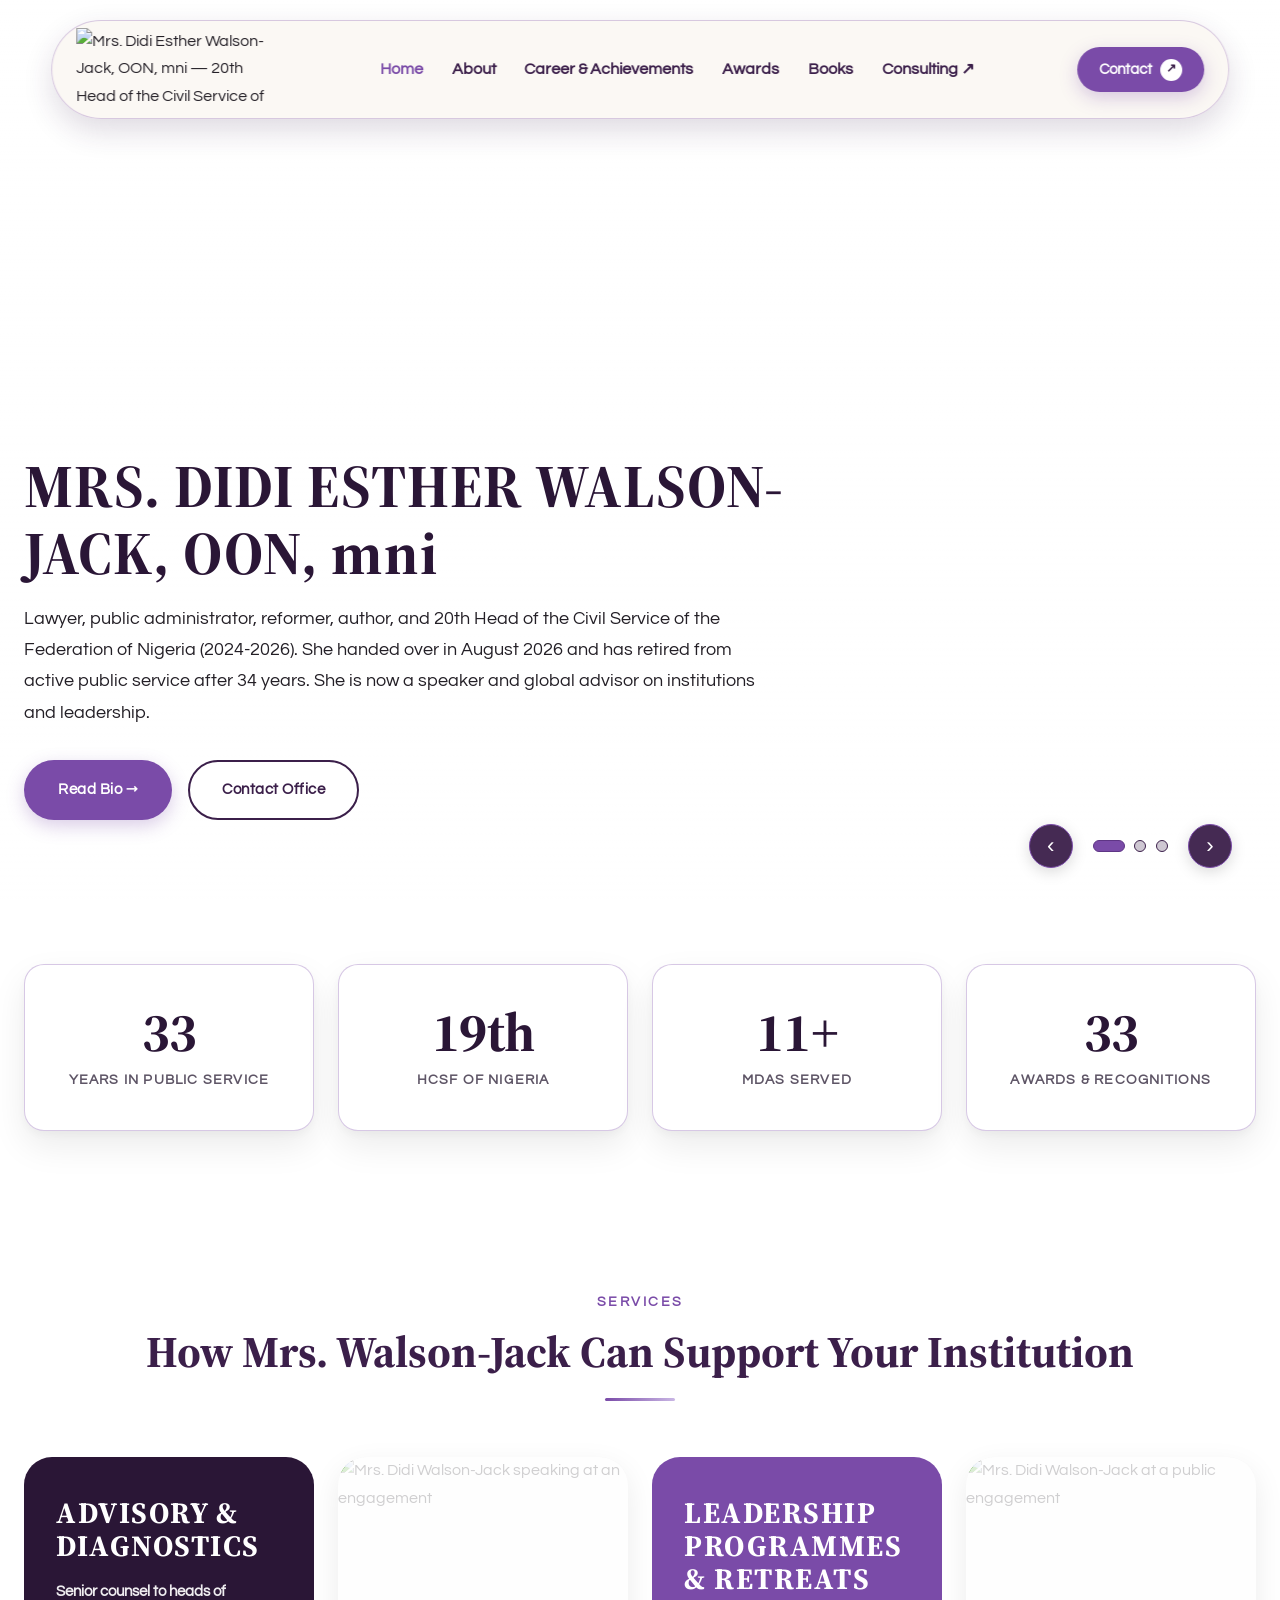
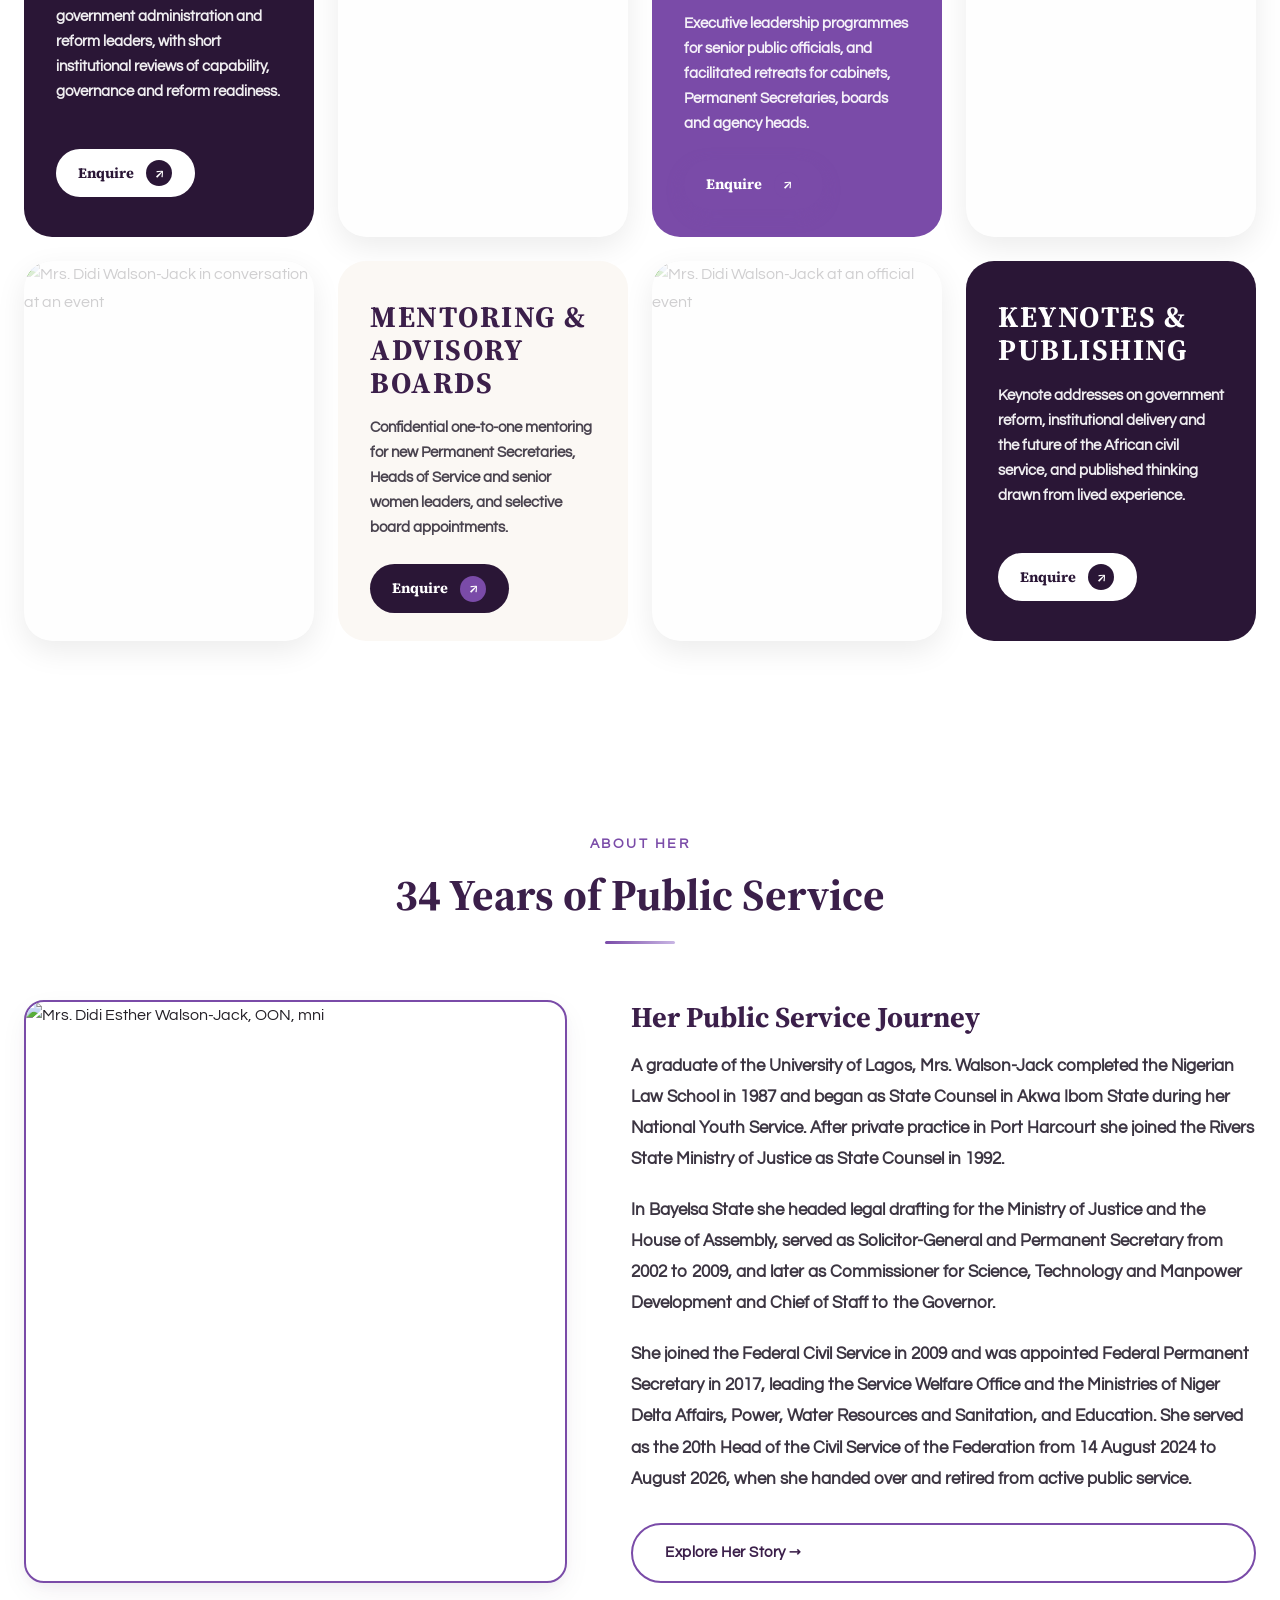
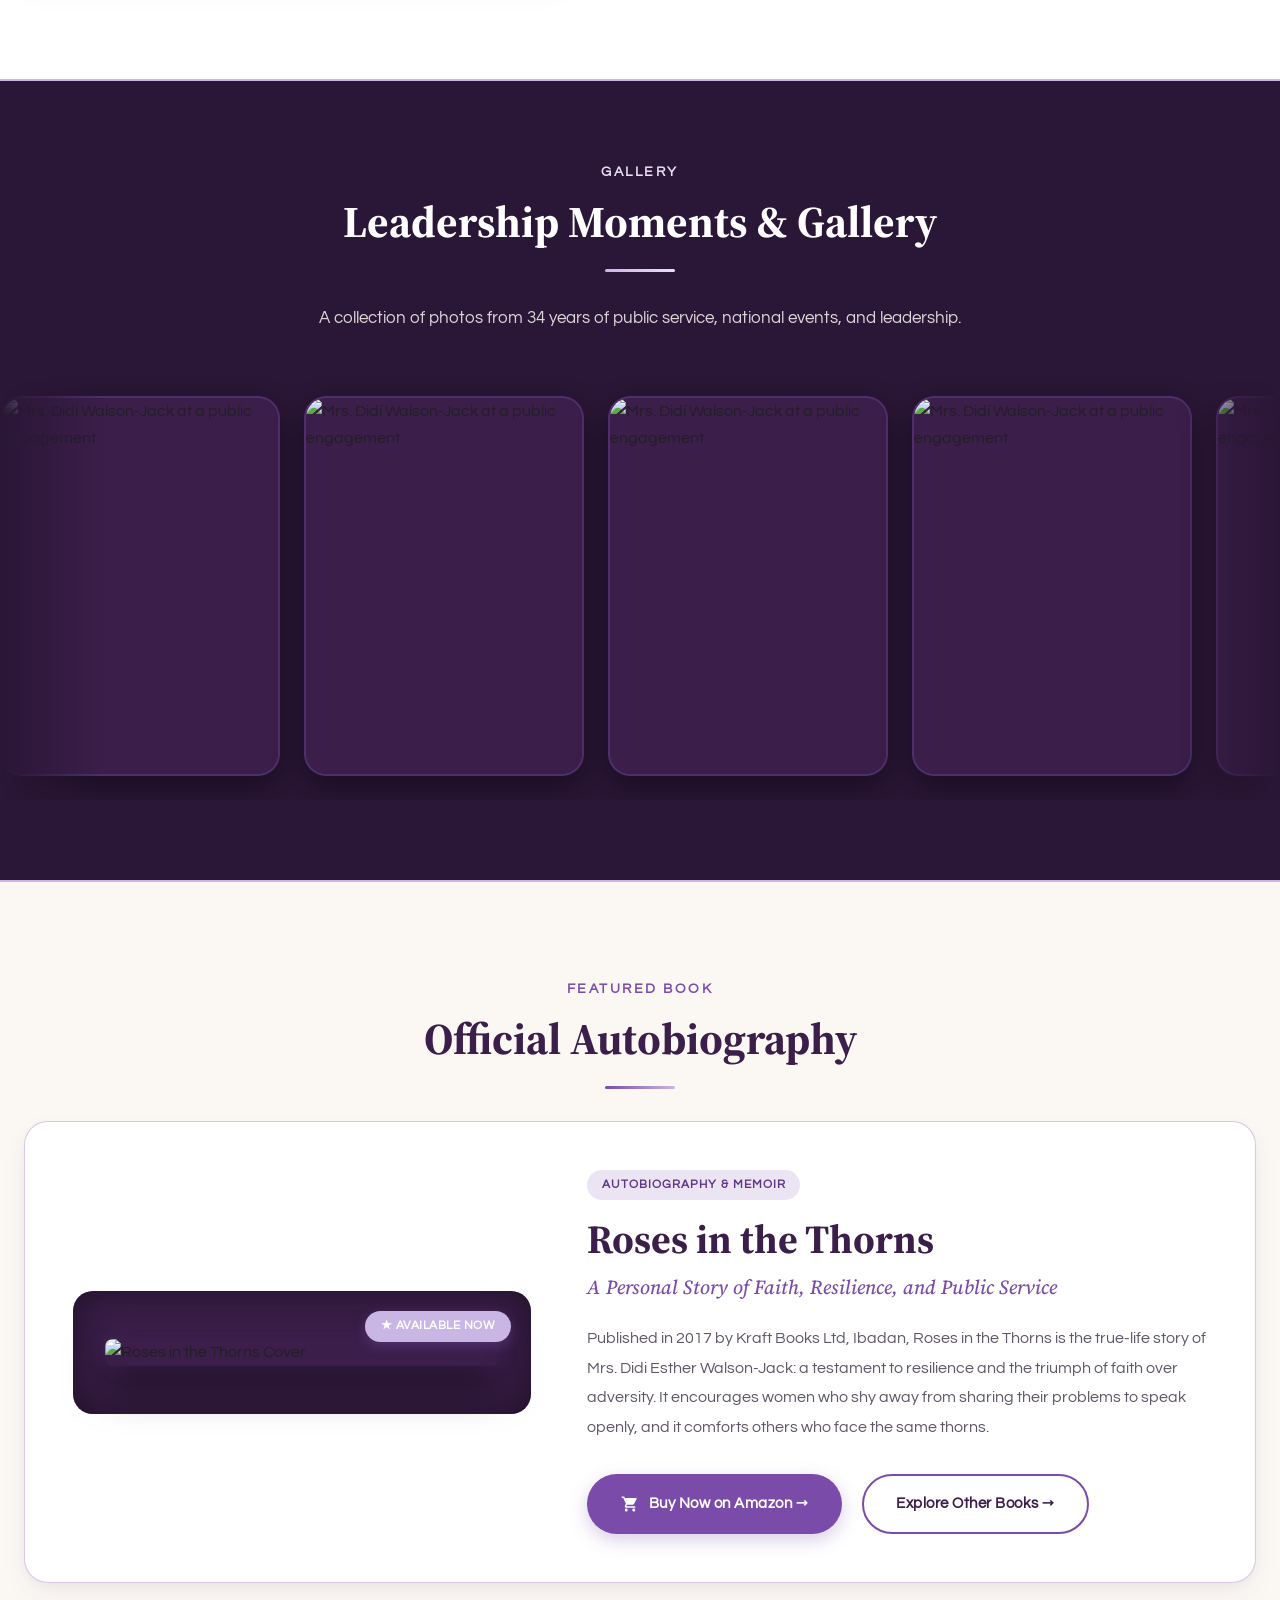
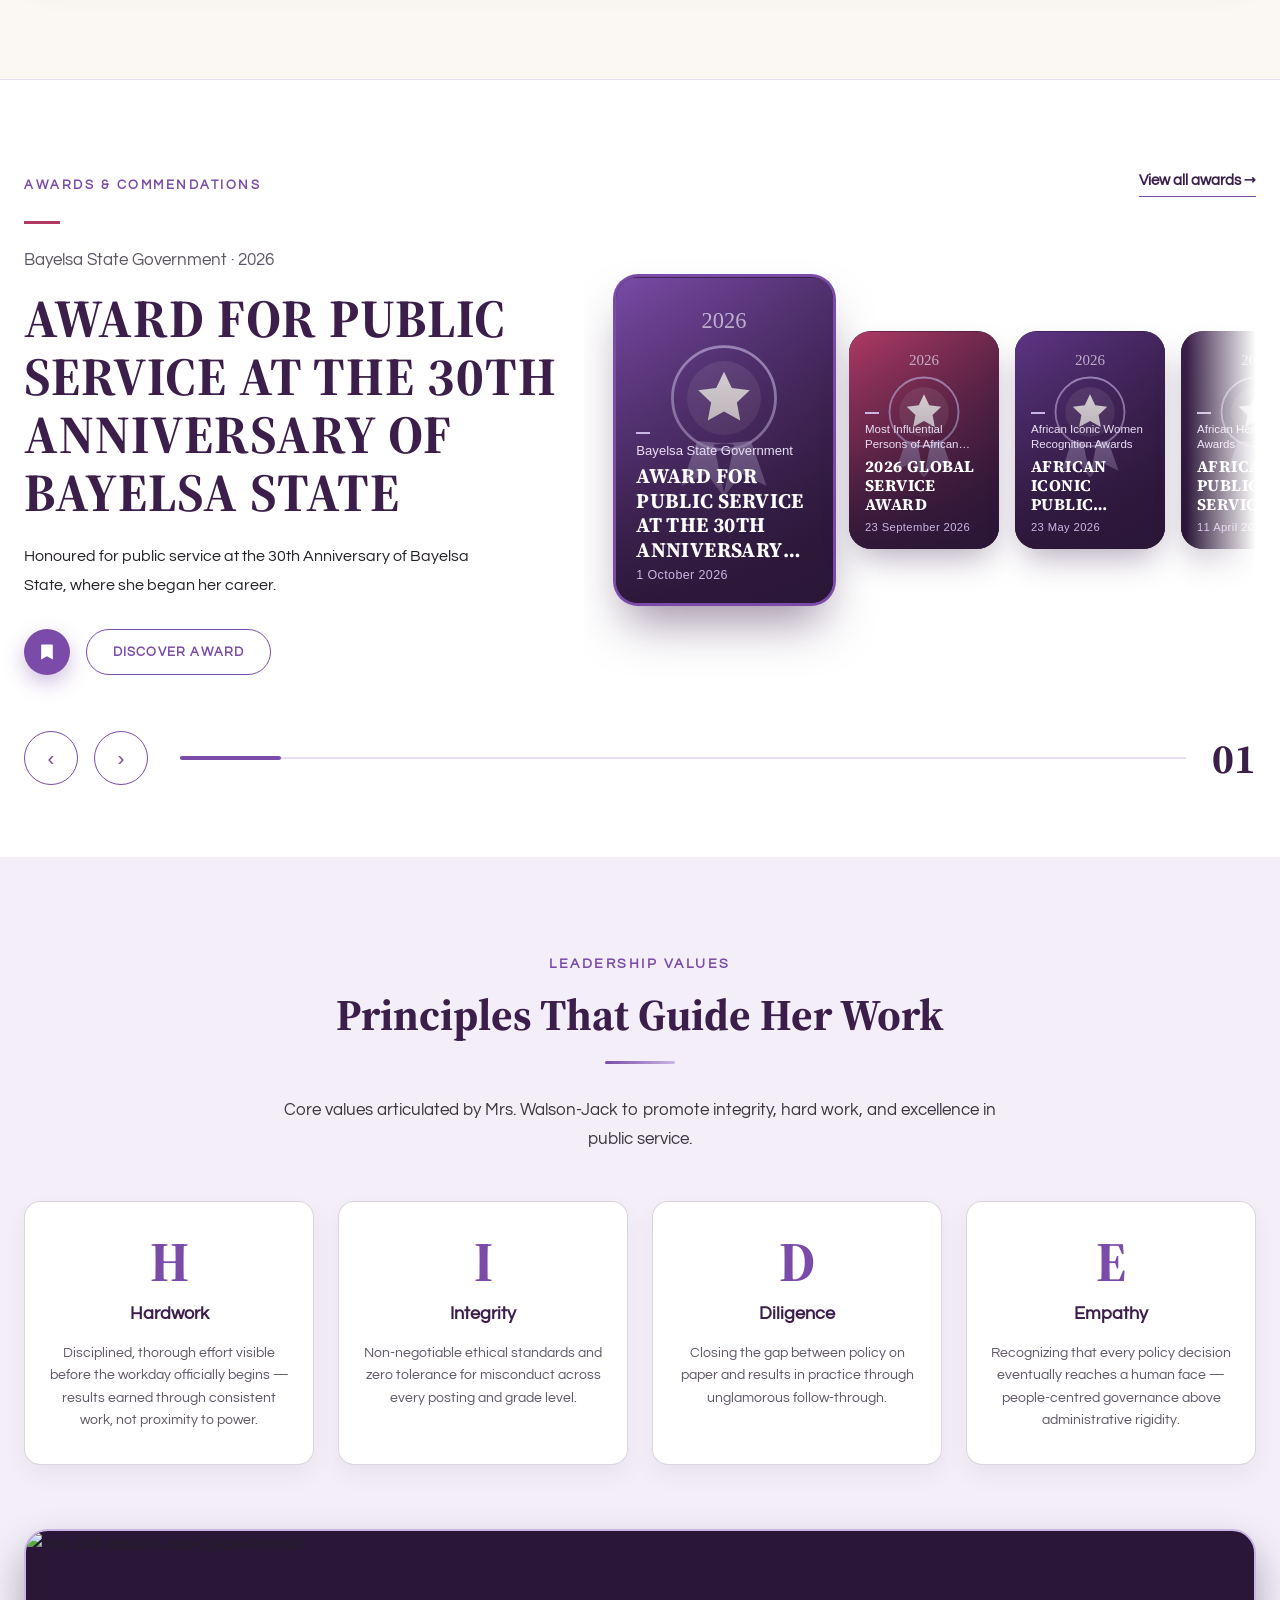
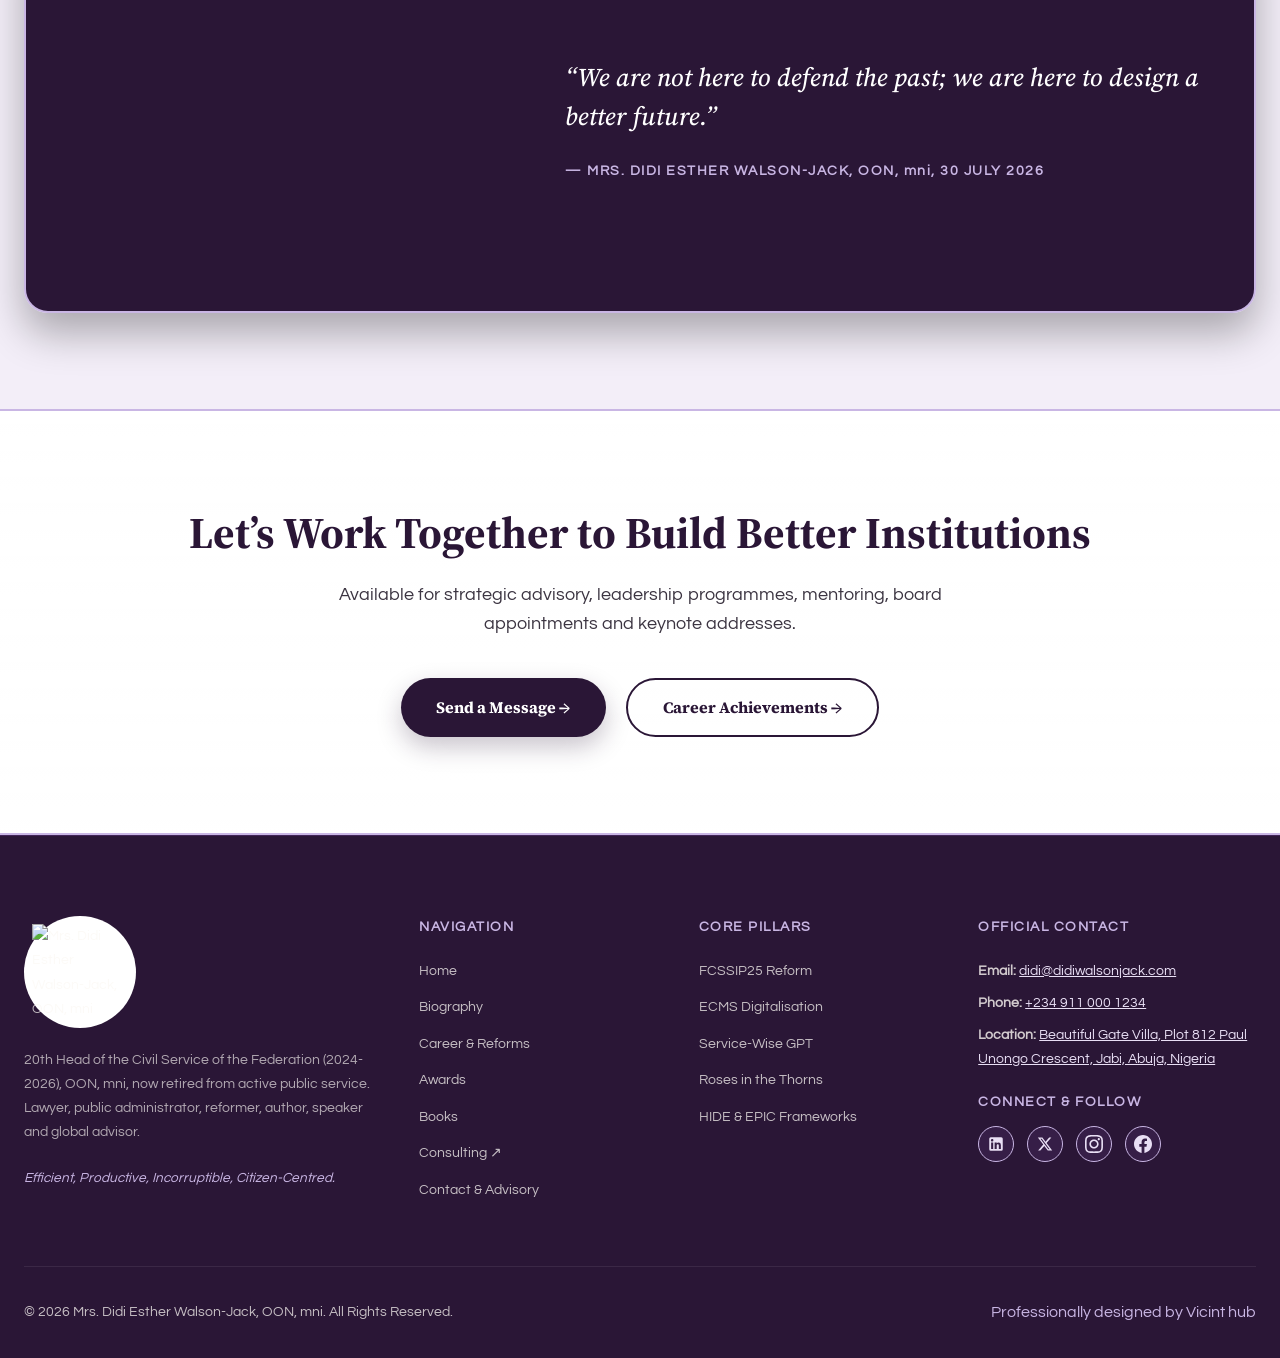
==== commit 4153dbac: "Awards rail: wrap card titles and issuers, show award date Co-Authored-By: Claude Sonnet 5.5 <norepl" ====
--- a/index.html
+++ b/index.html
@@ -2036,9 +2036,11 @@
     .aw-card { position: relative; flex: 0 0 var(--c); height: calc(var(--c) * 1.45); border: 0; padding: 0; border-radius: 22px; overflow: hidden; background: #2A1636; color: #FFFFFF; cursor: pointer; text-align: left; transition: box-shadow 0.35s, transform 0.3s; box-shadow: 0 16px 32px -8px rgba(59,31,74,0.38); outline-offset: 4px; }
     .aw-card img { position: absolute; inset: 0; width: 100%; height: 100%; object-fit: cover; }
     .aw-card::after { content: ''; position: absolute; inset: 0; background: linear-gradient(to top, rgba(42,22,54,0.92) 0%, rgba(42,22,54,0.35) 48%, rgba(42,22,54,0) 100%); }
-    .aw-card-txt { position: absolute; z-index: 2; left: 1rem; right: 1rem; bottom: 1rem; }
+    .aw-card-txt { position: absolute; z-index: 2; left: 1rem; right: 1rem; bottom: 1rem; white-space: normal; text-align: left; word-break: break-word; }
+    .aw-card-txt em { display: block; font-style: normal; font-size: 0.7rem; letter-spacing: 0.4px; color: #C9B6E4; margin-top: 0.4rem; }
+    .aw-card.is-active .aw-card-txt em { font-size: 0.78rem; }
     .aw-card-txt i { display: block; width: 14px; height: 2px; background: #C9B6E4; margin-bottom: 0.5rem; }
-    .aw-card-txt small { display: block; font-size: 0.72rem; color: #E9DFF5; margin-bottom: 0.3rem; line-height: 1.3; }
+    .aw-card-txt small { display: -webkit-box; -webkit-line-clamp: 2; -webkit-box-orient: vertical; overflow: hidden; font-size: 0.72rem; color: #E9DFF5; margin-bottom: 0.3rem; line-height: 1.3; }
     .aw-card-txt b { display: -webkit-box; -webkit-line-clamp: 3; -webkit-box-orient: vertical; overflow: hidden; font-family: var(--font-heading); font-size: 1.02rem; line-height: 1.18; text-transform: uppercase; letter-spacing: 0.4px; }
     .aw-card:hover { transform: translateY(-6px); }
     .aw-card.is-active { flex-basis: var(--a); height: calc(var(--a) * 1.5); box-shadow: 0 0 0 3px #7A4BA8, 0 28px 48px -10px rgba(59,31,74,0.5); cursor: default; }
@@ -2963,7 +2965,7 @@
         rail.scrollLeft = 0;
         rail.innerHTML = windowIdx().map(function (i, k) {
           var a = items[i], img = a.image && a.has_image !== false ? a.image : ph(i, a.year);
-          return '<button type="button" class="aw-card' + (k === 0 ? ' is-active' : '') + '" role="listitem" data-i="' + i + '" aria-label="' + esc(a.title) + ', ' + esc(a.issuer) + ', ' + esc(a.year) + '"' + (k === 0 ? ' aria-current="true"' : '') + '><img src="' + esc(img) + '" alt="" loading="lazy" onerror="this.onerror=null;this.src=\'' + ph(i, a.year) + '\'"><span class="aw-card-txt"><i></i><small>' + esc(a.issuer) + (a.year ? ' · ' + esc(a.year) : '') + '</small><b>' + esc(a.title) + '</b></span></button>';
+          return '<button type="button" class="aw-card' + (k === 0 ? ' is-active' : '') + '" role="listitem" data-i="' + i + '" aria-label="' + esc(a.title) + ', ' + esc(a.issuer) + ', ' + esc(a.year) + '"' + (k === 0 ? ' aria-current="true"' : '') + '><img src="' + esc(img) + '" alt="" loading="lazy" onerror="this.onerror=null;this.src=\'' + ph(i, a.year) + '\'"><span class="aw-card-txt"><i></i><small>' + esc(a.issuer) + '</small><b>' + esc(a.title) + '</b><em>' + esc(a.date_text || a.year || '') + '</em></span></button>';
         }).join('');
       }
       function show(i, animate) {
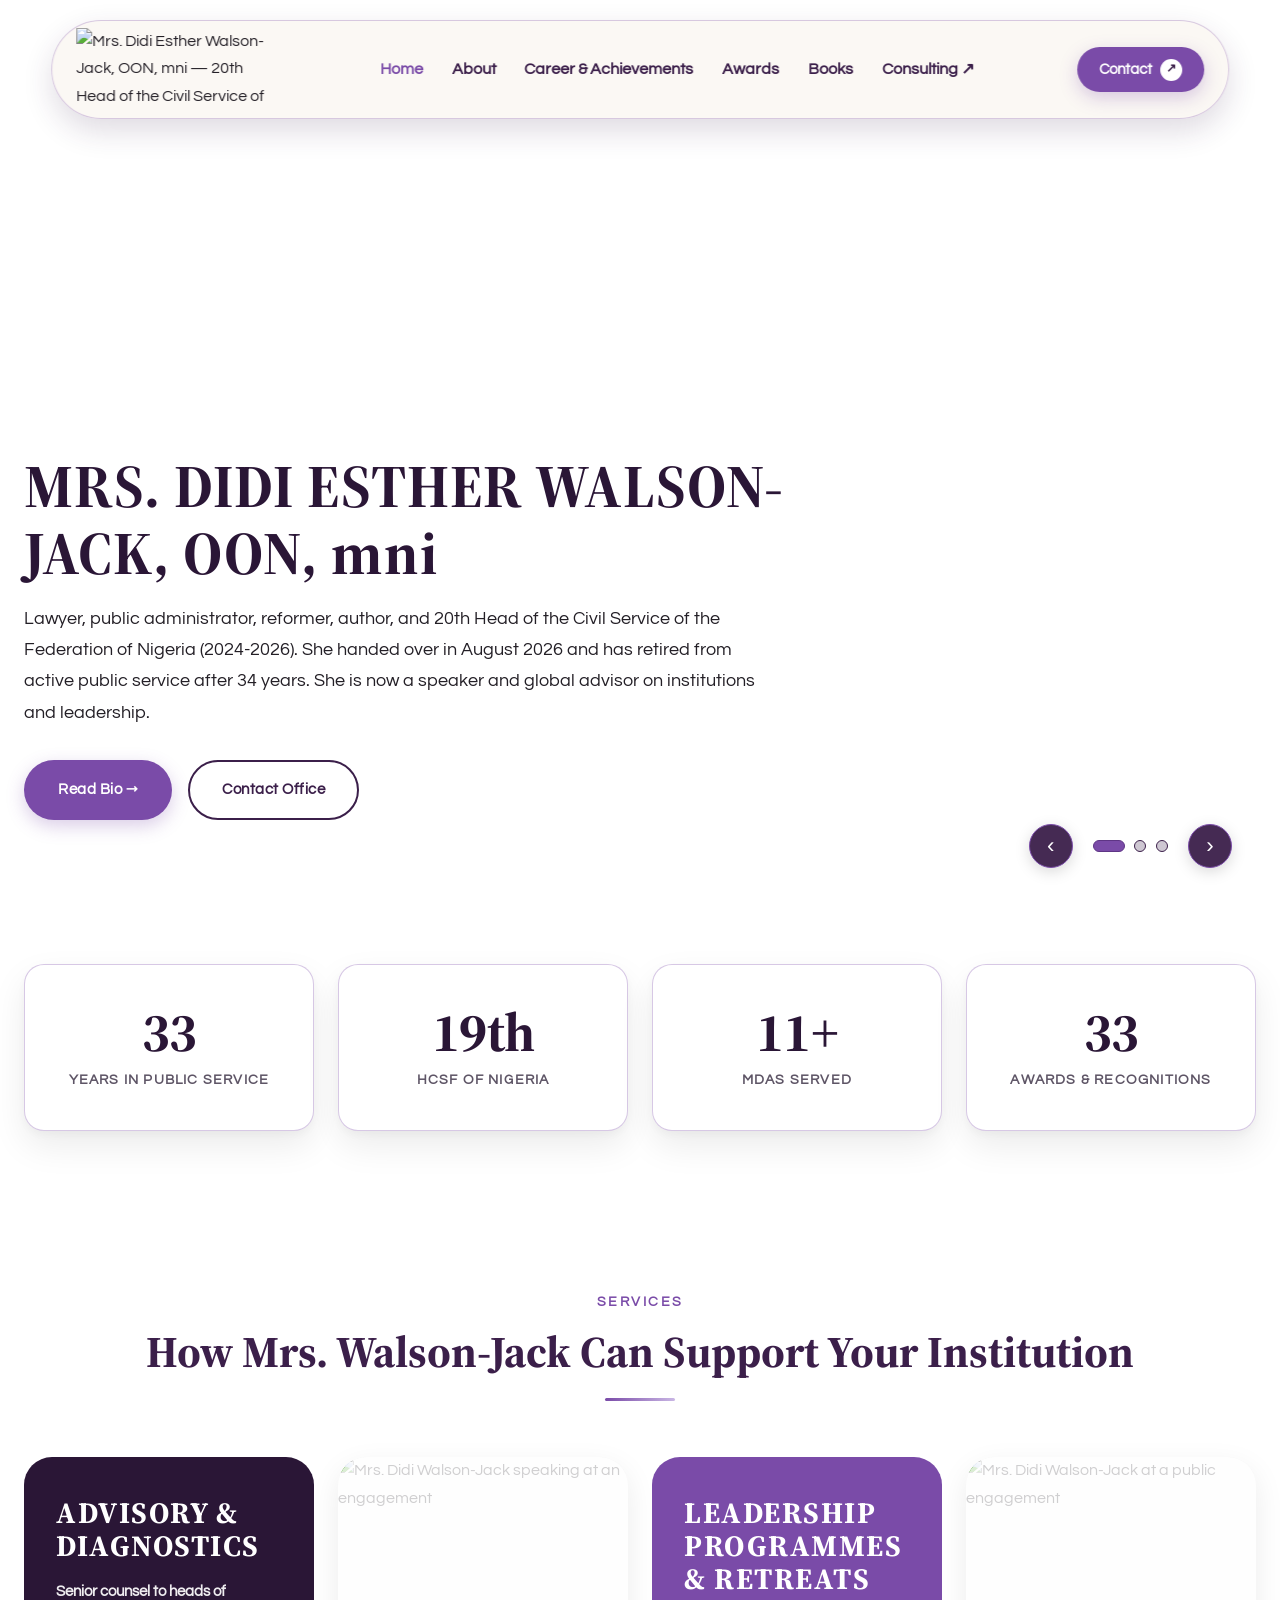
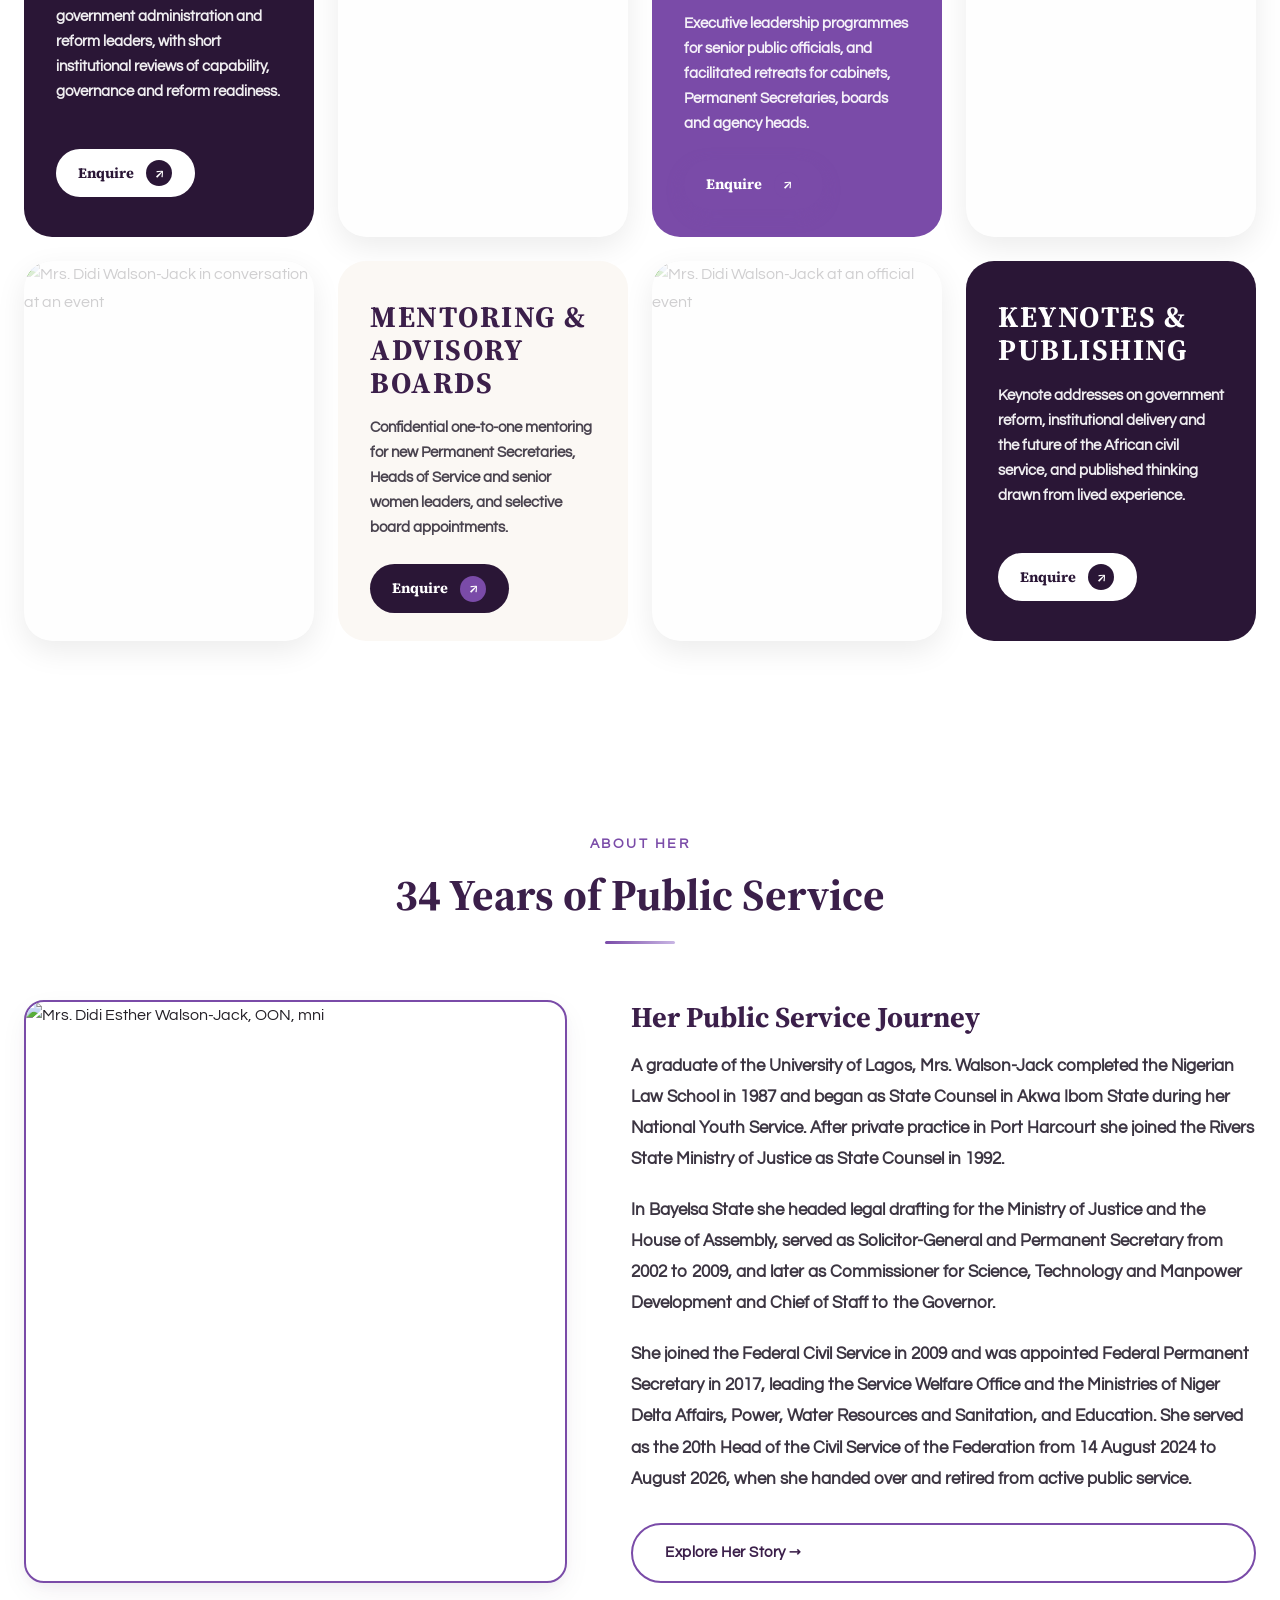
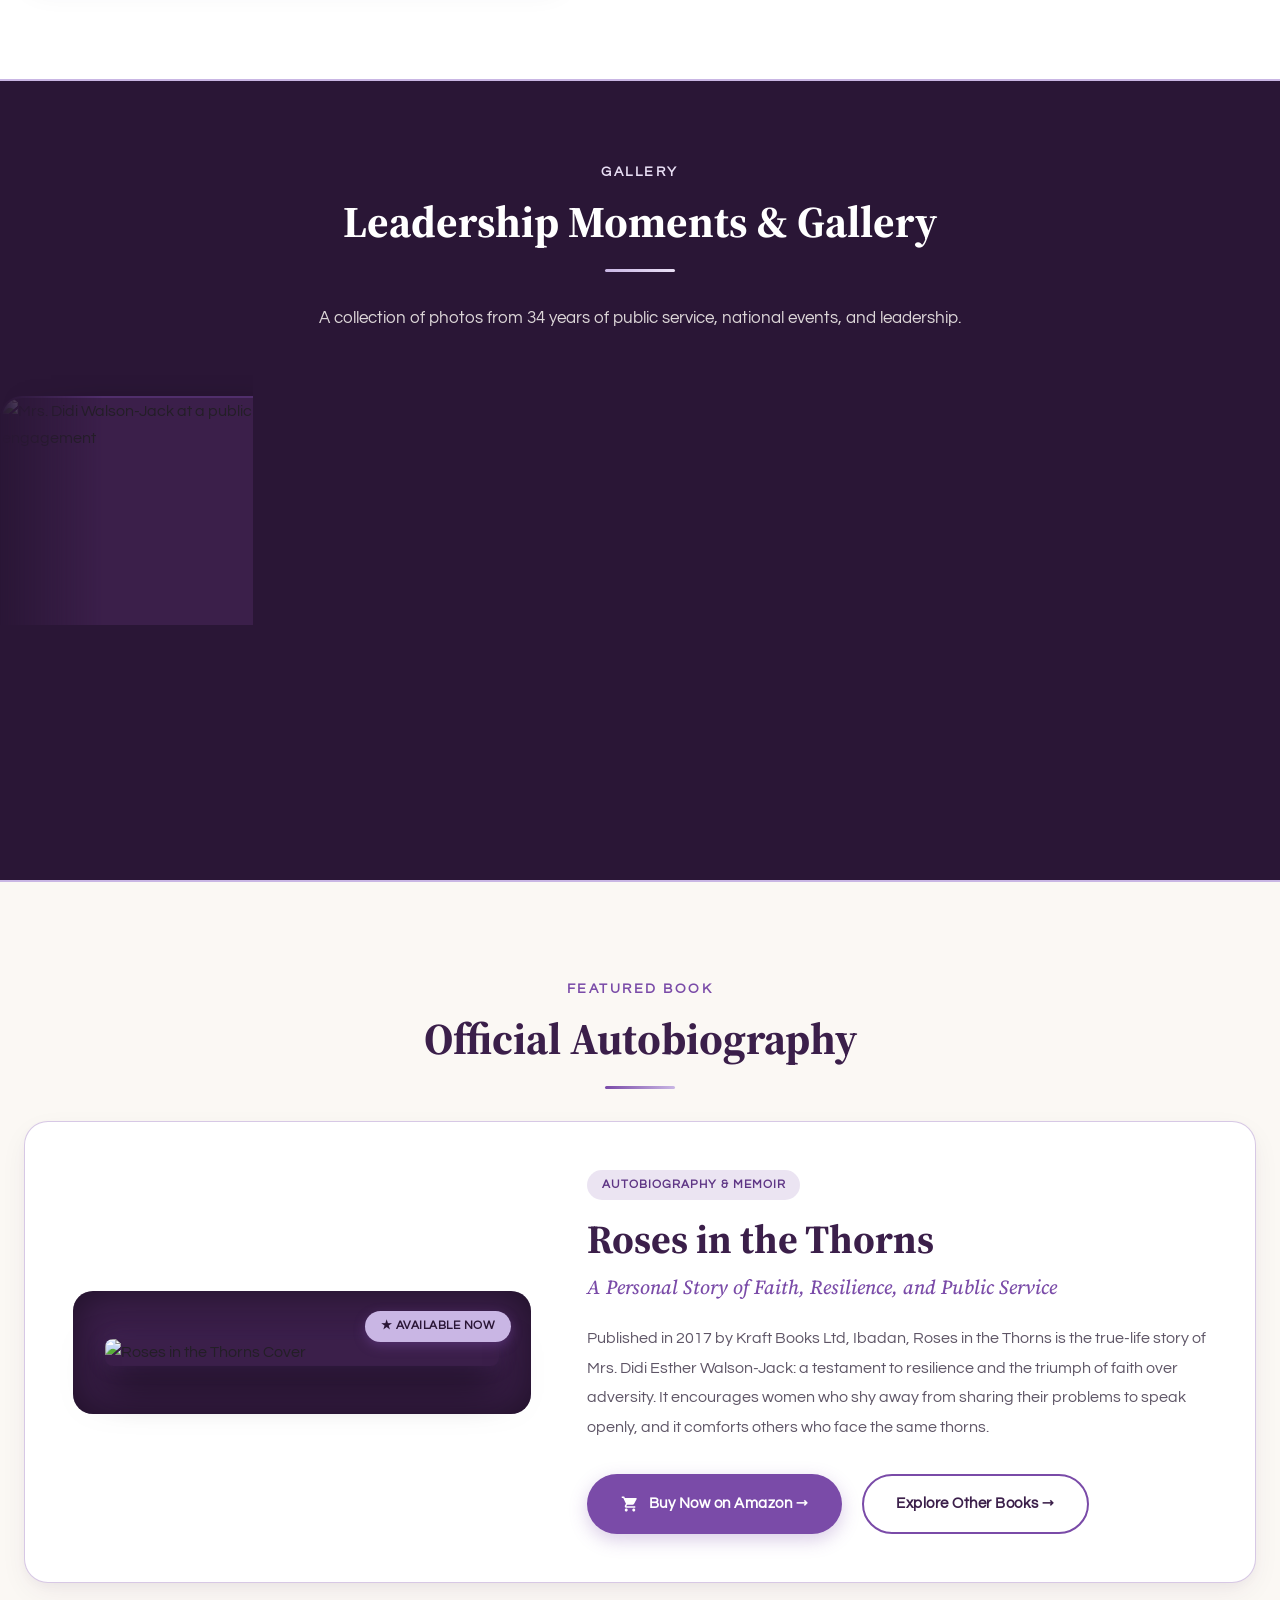
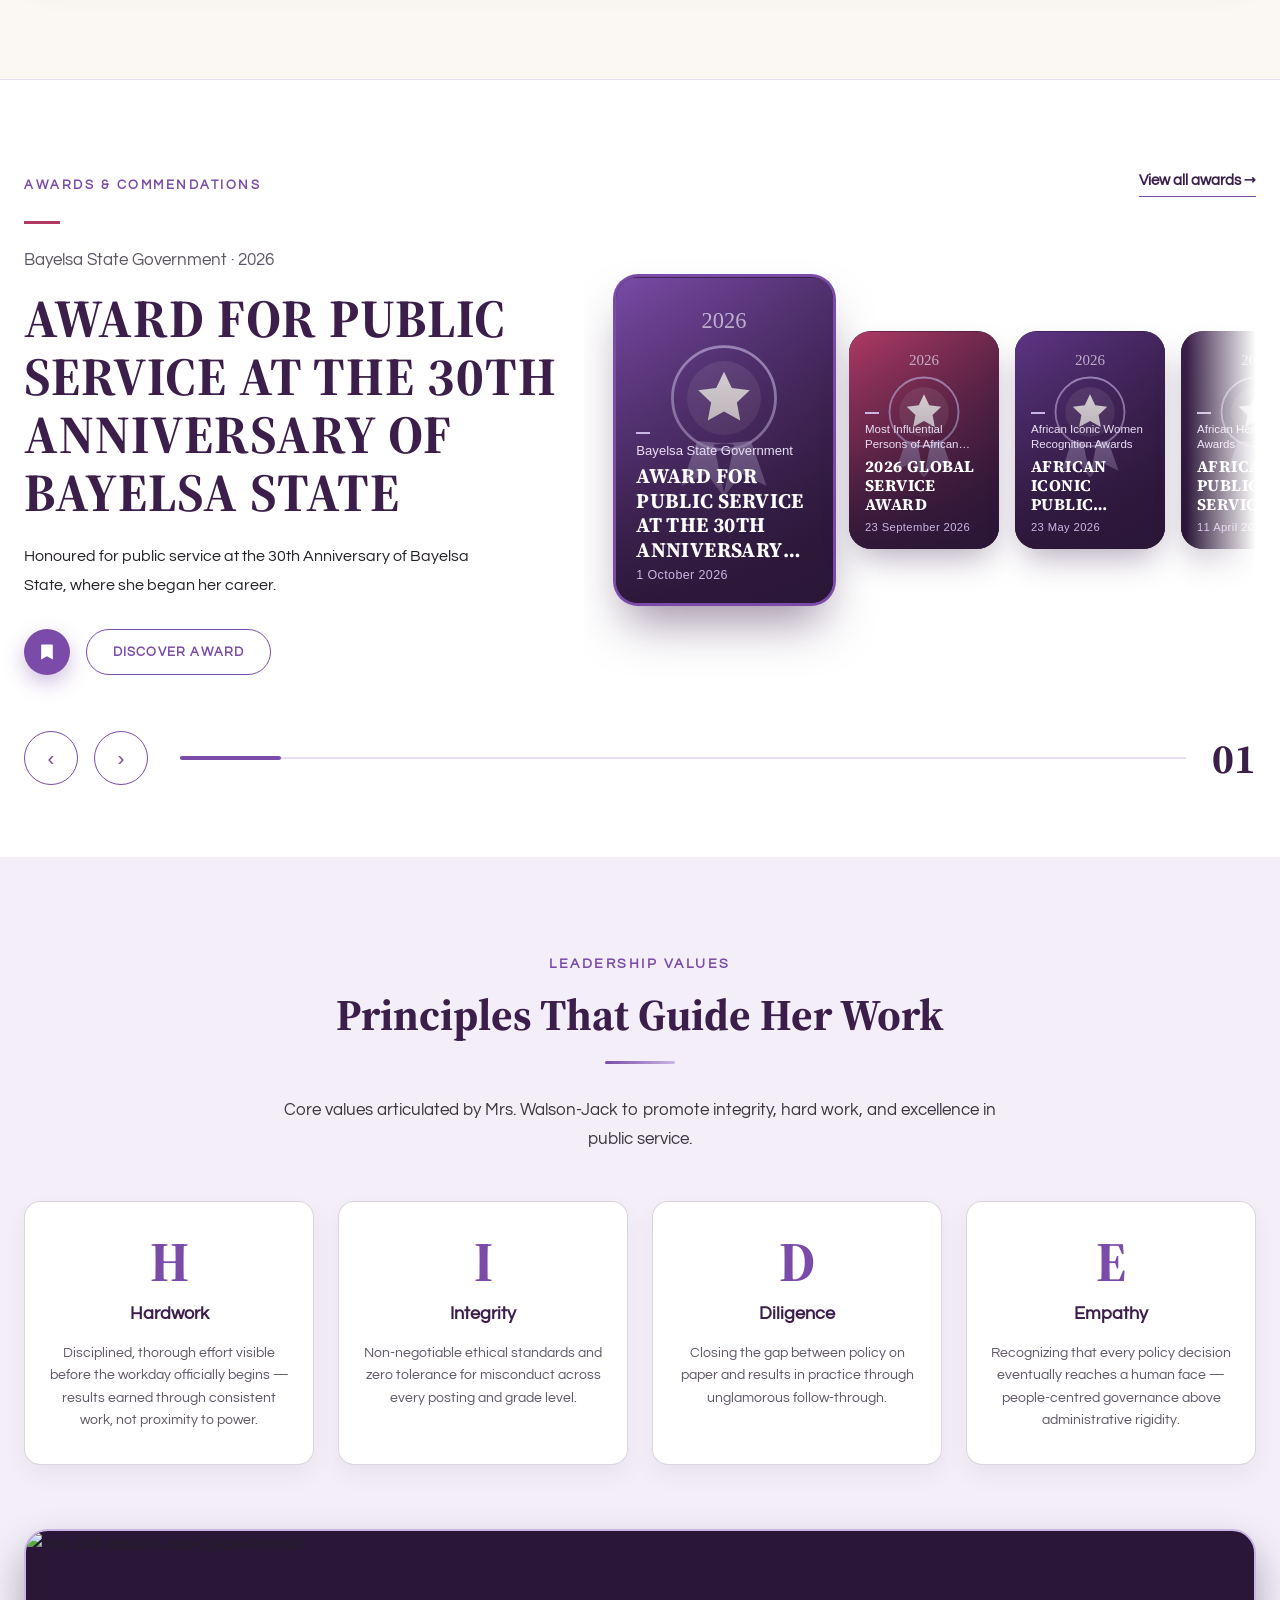
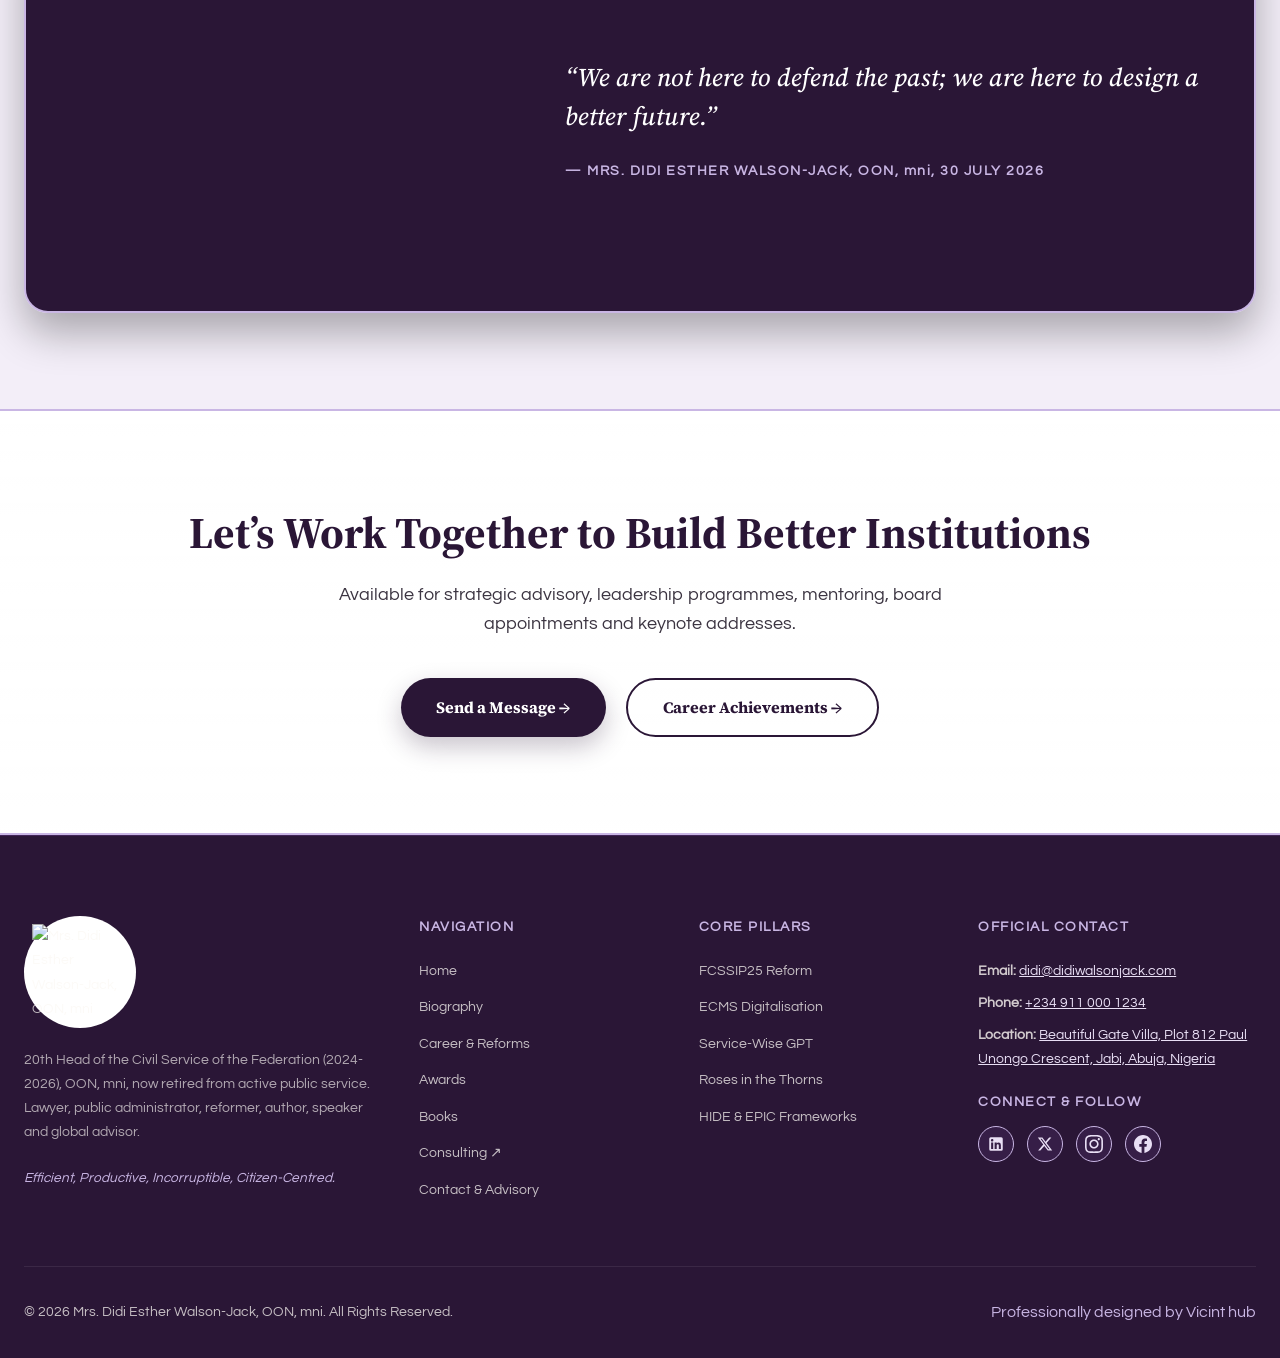
==== commit 30078297: "Responsive and WCAG 2.2 AA pass: overflow fixes, skip link, focus, menu, form names, contrast, targe" ====
--- a/index.html
+++ b/index.html
@@ -2058,9 +2058,36 @@
     @media (max-width: 520px) { .awards-showcase { --c: 128px; } .aw-card.is-active .aw-card-txt b { font-size: 1.1rem; } .aw-arrow { width: 46px; height: 46px; } .aw-count { font-size: 2rem; } }
     @media (prefers-reduced-motion: reduce) { .aw-fade { animation: none; } .aw-card, .aw-progress i { transition: none; } }
   </style>
+<style id="a11y-resp">
+    /* ===== Accessibility & responsive refinements (additive; desktop look unchanged) ===== */
+    .skip-link { transition: none; position: absolute; left: 12px; top: -120px; z-index: 100000; background: #3B1F4A; color: #FFFFFF; padding: 0.8rem 1.2rem; border-radius: 8px; font-weight: 700; text-decoration: none; box-shadow: 0 0 0 2px #FFFFFF; }
+    .skip-link:focus { top: 12px; }
+    main[tabindex="-1"]:focus, main[tabindex="-1"]:focus-visible { outline: none; box-shadow: none; }
+    a:focus-visible, button:focus-visible, input:focus-visible, select:focus-visible, textarea:focus-visible, summary:focus-visible, [tabindex]:focus-visible { outline: 3px solid #7A4BA8; outline-offset: 3px; box-shadow: 0 0 0 2px #FFFFFF; }
+    .mobile-drawer { max-height: calc(100vh - 7rem); max-height: calc(100dvh - 7rem); overflow-y: auto; overscroll-behavior: contain; }
+    @media (max-width: 992px) { .mobile-toggle { width: 44px; height: 44px; } }
+    img, video, iframe, svg { max-width: 100%; }
+    /* contrast fixes (text colour only; backgrounds unchanged) */
+    .featured-book-badge { color: #2A1636; }
+    /* touch / target-size */
+    .kfa-dot { width: 24px; height: 24px; padding: 7px; margin: 0 -3px; box-sizing: border-box; background-clip: content-box; }
+    .kfa-dot.on { width: 42px; }
+    /* narrow-screen reflow */
+    .contact-split-grid > *, .aw-layout > * { min-width: 0; }
+    @media (max-width: 1240px) { .advisory-bento-grid { grid-template-columns: repeat(2, minmax(0, 1fr)) !important; } .advisory-bento-grid > * { min-width: 0; } }
+    @media (max-width: 576px) { .advisory-bento-grid { grid-template-columns: minmax(0, 1fr) !important; } }
+    @media (max-width: 992px) { .aw-layout { grid-template-columns: minmax(0, 1fr) !important; } .contact-split-grid { grid-template-columns: minmax(0, 1fr) !important; } }
+    @media (max-width: 359px) { #turnstileBox { transform: scale(0.85); transform-origin: left top; height: 56px; } }
+    .contact-input-field, .contact-textarea-field { border-color: #8B8494; }
+    @media (prefers-reduced-motion: reduce) {
+      *, *::before, *::after { animation-duration: 0.01ms !important; animation-iteration-count: 1 !important; transition-duration: 0.01ms !important; scroll-behavior: auto !important; }
+      .marquee-track { animation: none !important; }
+    }
+  </style>
 </head>
 
 <body>
+  <a class="skip-link" href="#main-content">Skip to main content</a>
 
   <!-- HEADER -->
   <header class="header" id="navbar">
@@ -2099,7 +2126,7 @@
     </div>
   </header>
 
-  <main>
+  <main id="main-content" tabindex="-1">
     <!-- ==========================================================================
          HERO SLIDER SECTION (3-SLIDE CAROUSEL WITH GRADIENT OVERLAY)
          ========================================================================== -->
@@ -2175,7 +2202,7 @@
       <!-- SLIDER CONTROLS & PAGINATION DOTS -->
       <div class="hero-slider-nav">
         <button class="hero-arrow" id="heroPrev" aria-label="Previous Slide">‹</button>
-        <div class="hero-slider-dots" id="heroDots">
+        <div class="hero-slider-dots" id="heroDots" aria-hidden="true">
           <span class="hero-dot active" data-slide="0"></span>
           <span class="hero-dot" data-slide="1"></span>
           <span class="hero-dot" data-slide="2"></span>
@@ -2604,7 +2631,7 @@
               <a class="aw-btn" id="awLink" href="/awards/">Discover award</a>
             </div>
           </div>
-          <div class="aw-rail" id="awRail" role="list"></div>
+          <div class="aw-rail" id="awRail" role="group" aria-label="Award highlights"></div>
           <div class="aw-controls">
             <button type="button" class="aw-arrow" id="awPrev" aria-label="Previous award">‹</button>
             <button type="button" class="aw-arrow" id="awNext" aria-label="Next award">›</button>
@@ -2863,6 +2890,7 @@
           if (index >= slides.length) index = 0;
           currentIndex = index;
           sliderTrack.style.transform = `translateX(-${currentIndex * 100}%)`;
+          slides.forEach((sl, i) => { if (i === currentIndex) { sl.removeAttribute('inert'); sl.removeAttribute('aria-hidden'); } else { sl.setAttribute('inert', ''); sl.setAttribute('aria-hidden', 'true'); } });
           dots.forEach((dot, i) => {
             dot.classList.toggle('active', i === currentIndex);
           });
@@ -2870,6 +2898,7 @@
 
         function startAutoSlide() {
           stopAutoSlide();
+          if (window.matchMedia && window.matchMedia('(prefers-reduced-motion: reduce)').matches) return;
           slideInterval = setInterval(function () {
             goToSlide(currentIndex + 1);
           }, 6000);
@@ -2890,8 +2919,10 @@
         if (sliderSection) {
           sliderSection.addEventListener('mouseenter', stopAutoSlide);
           sliderSection.addEventListener('mouseleave', startAutoSlide);
+          sliderSection.addEventListener('focusin', stopAutoSlide);
         }
 
+        goToSlide(0);
         startAutoSlide();
       }
     });
@@ -2965,7 +2996,7 @@
         rail.scrollLeft = 0;
         rail.innerHTML = windowIdx().map(function (i, k) {
           var a = items[i], img = a.image && a.has_image !== false ? a.image : ph(i, a.year);
-          return '<button type="button" class="aw-card' + (k === 0 ? ' is-active' : '') + '" role="listitem" data-i="' + i + '" aria-label="' + esc(a.title) + ', ' + esc(a.issuer) + ', ' + esc(a.year) + '"' + (k === 0 ? ' aria-current="true"' : '') + '><img src="' + esc(img) + '" alt="" loading="lazy" onerror="this.onerror=null;this.src=\'' + ph(i, a.year) + '\'"><span class="aw-card-txt"><i></i><small>' + esc(a.issuer) + '</small><b>' + esc(a.title) + '</b><em>' + esc(a.date_text || a.year || '') + '</em></span></button>';
+          return '<button type="button" class="aw-card' + (k === 0 ? ' is-active' : '') + '" data-i="' + i + '"' + (k === 0 ? ' aria-current="true"' : '') + '><img src="' + esc(img) + '" alt="" loading="lazy" onerror="this.onerror=null;this.src=\'' + ph(i, a.year) + '\'"><span class="aw-card-txt"><i></i><small>' + esc(a.issuer) + '</small><b>' + esc(a.title) + '</b><em>' + esc(a.date_text || a.year || '') + '</em></span></button>';
         }).join('');
       }
       function show(i, animate) {
@@ -3007,6 +3038,23 @@
       }
     })();
   </script>
+<script id="a11y-resp-js">
+    /* Menu button state, Escape to close, focus return. Works alongside each page's own toggle code. */
+    (function () {
+      function init() {
+        var btn = document.getElementById('mobileToggleBtn'), drawer = document.getElementById('mobileDrawer');
+        if (!btn || !drawer) return;
+        btn.setAttribute('aria-controls', 'mobileDrawer');
+        btn.setAttribute('aria-expanded', 'false');
+        function sync() { btn.setAttribute('aria-expanded', drawer.classList.contains('open') ? 'true' : 'false'); }
+        new MutationObserver(sync).observe(drawer, { attributes: true, attributeFilter: ['class'] });
+        document.addEventListener('keydown', function (e) {
+          if (e.key === 'Escape' && drawer.classList.contains('open')) { btn.click(); btn.focus(); }
+        });
+      }
+      if (document.readyState === 'loading') document.addEventListener('DOMContentLoaded', init); else init();
+    })();
+  </script>
 </body>
 
 </html>
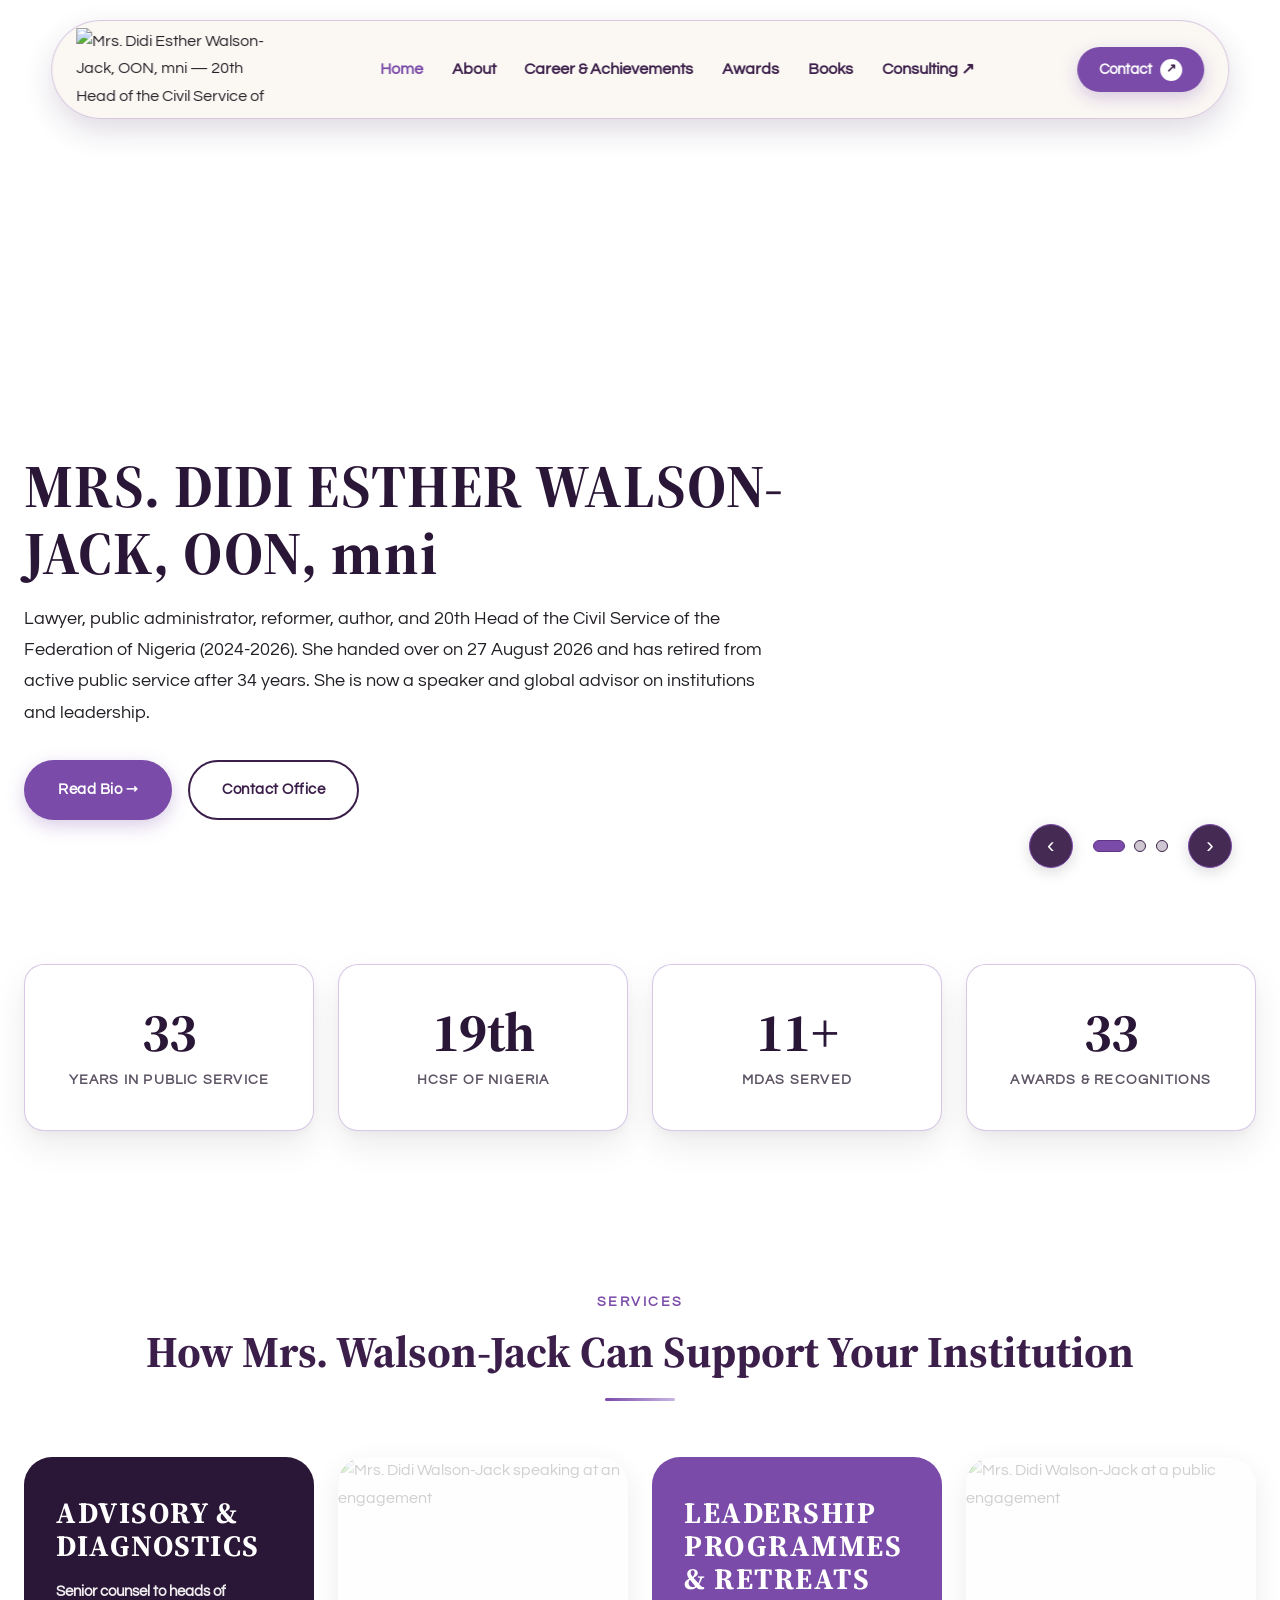
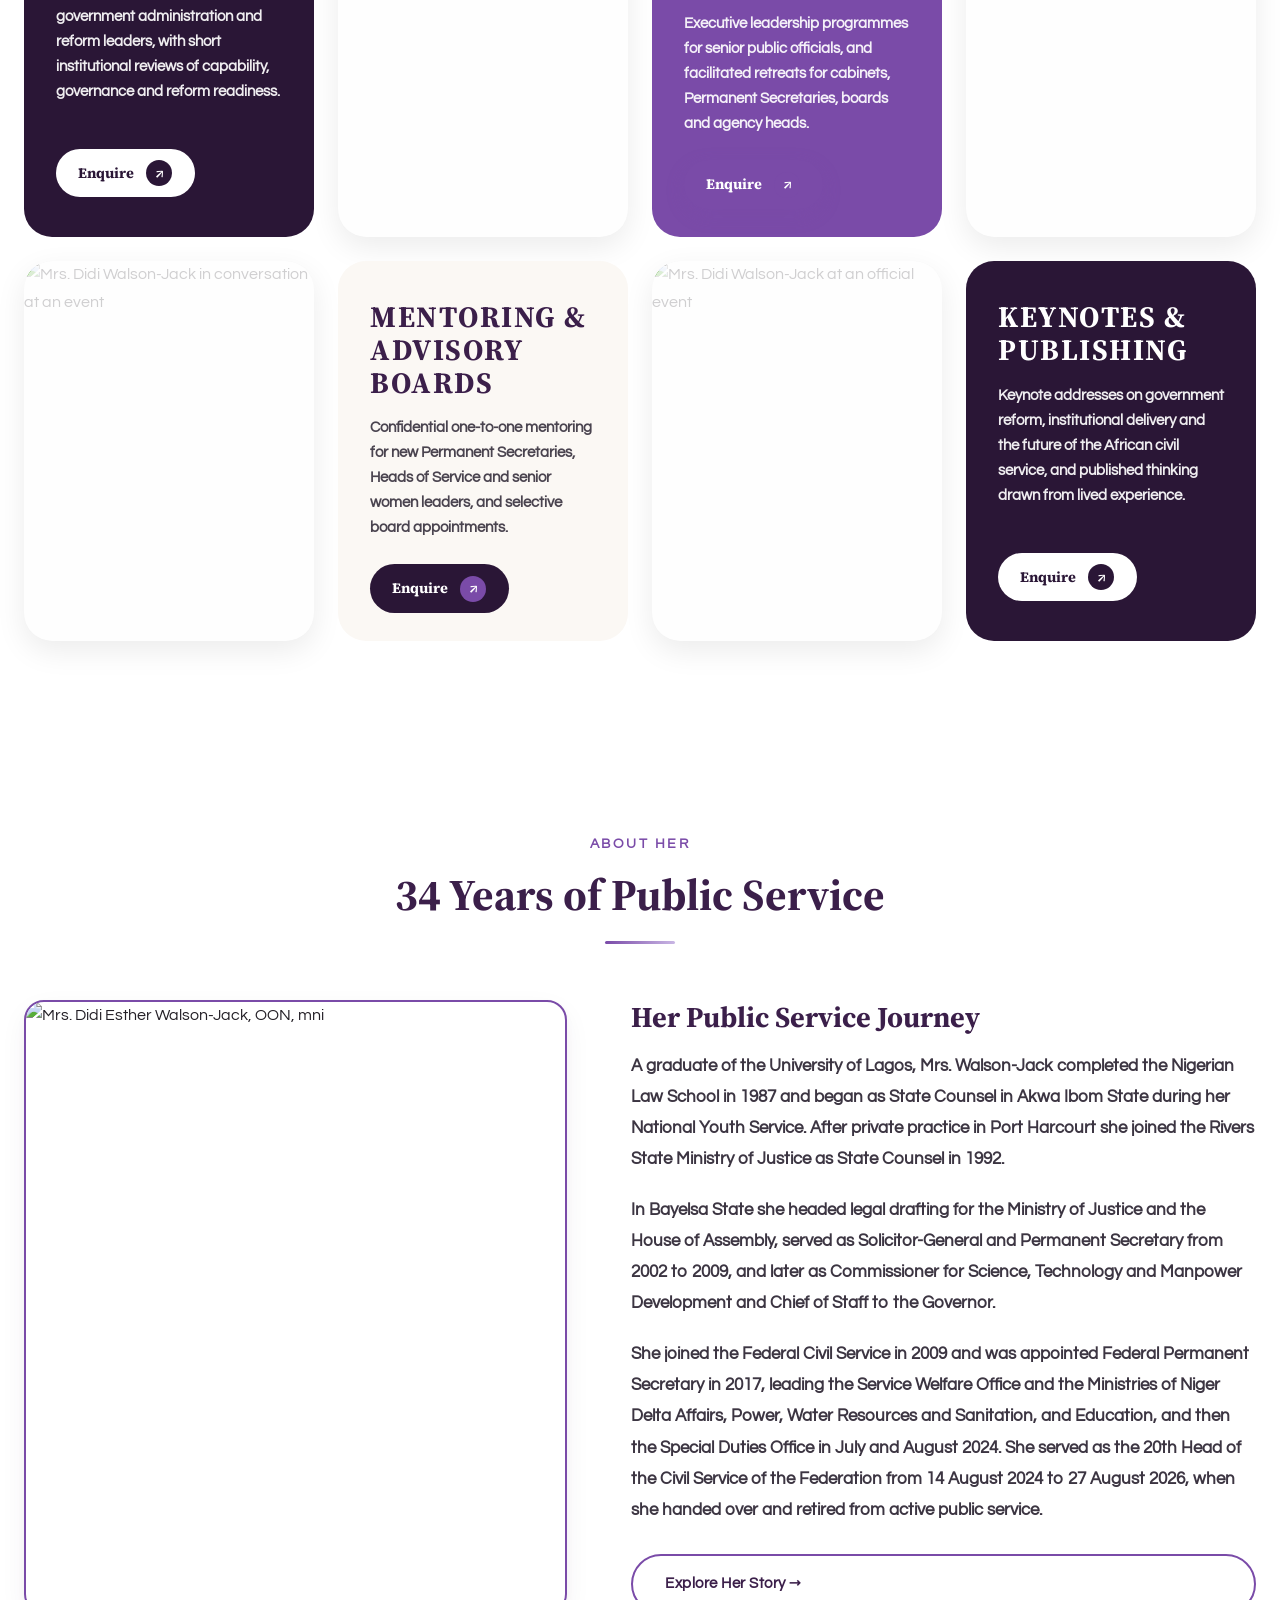
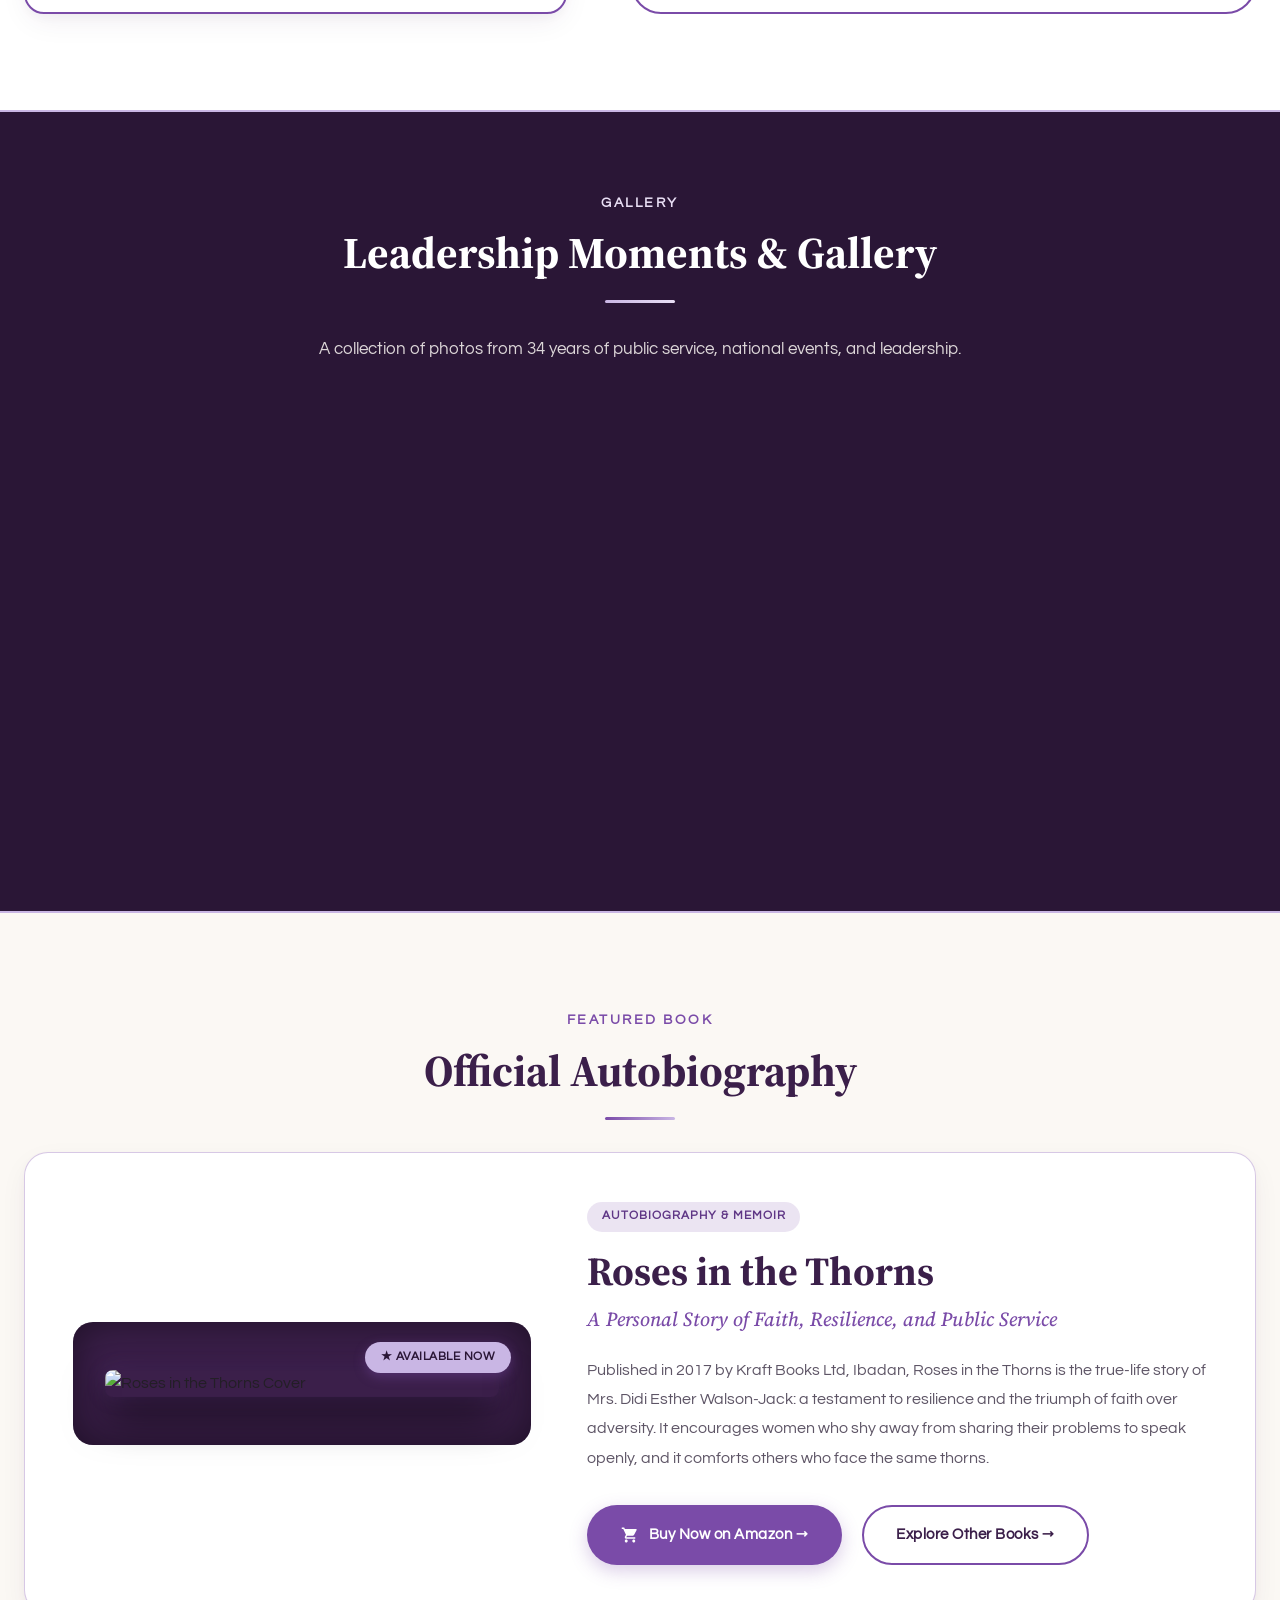
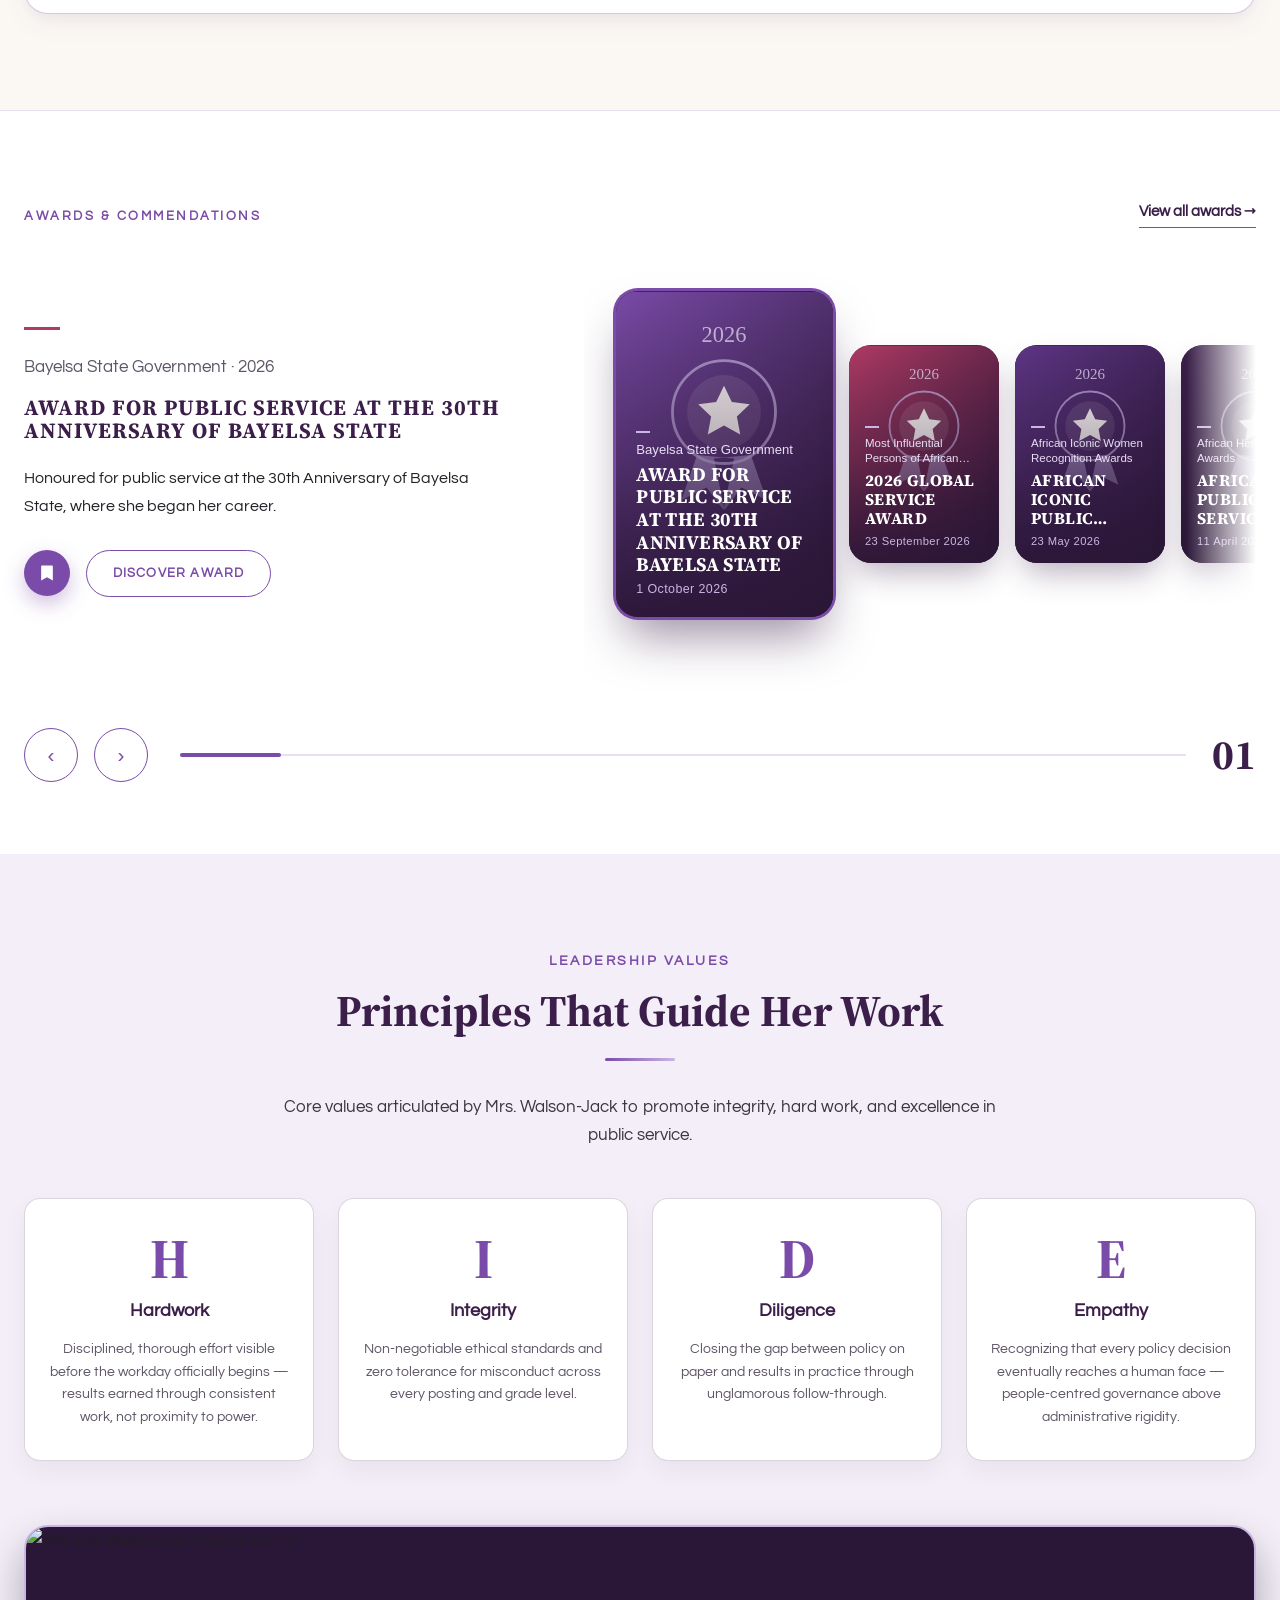
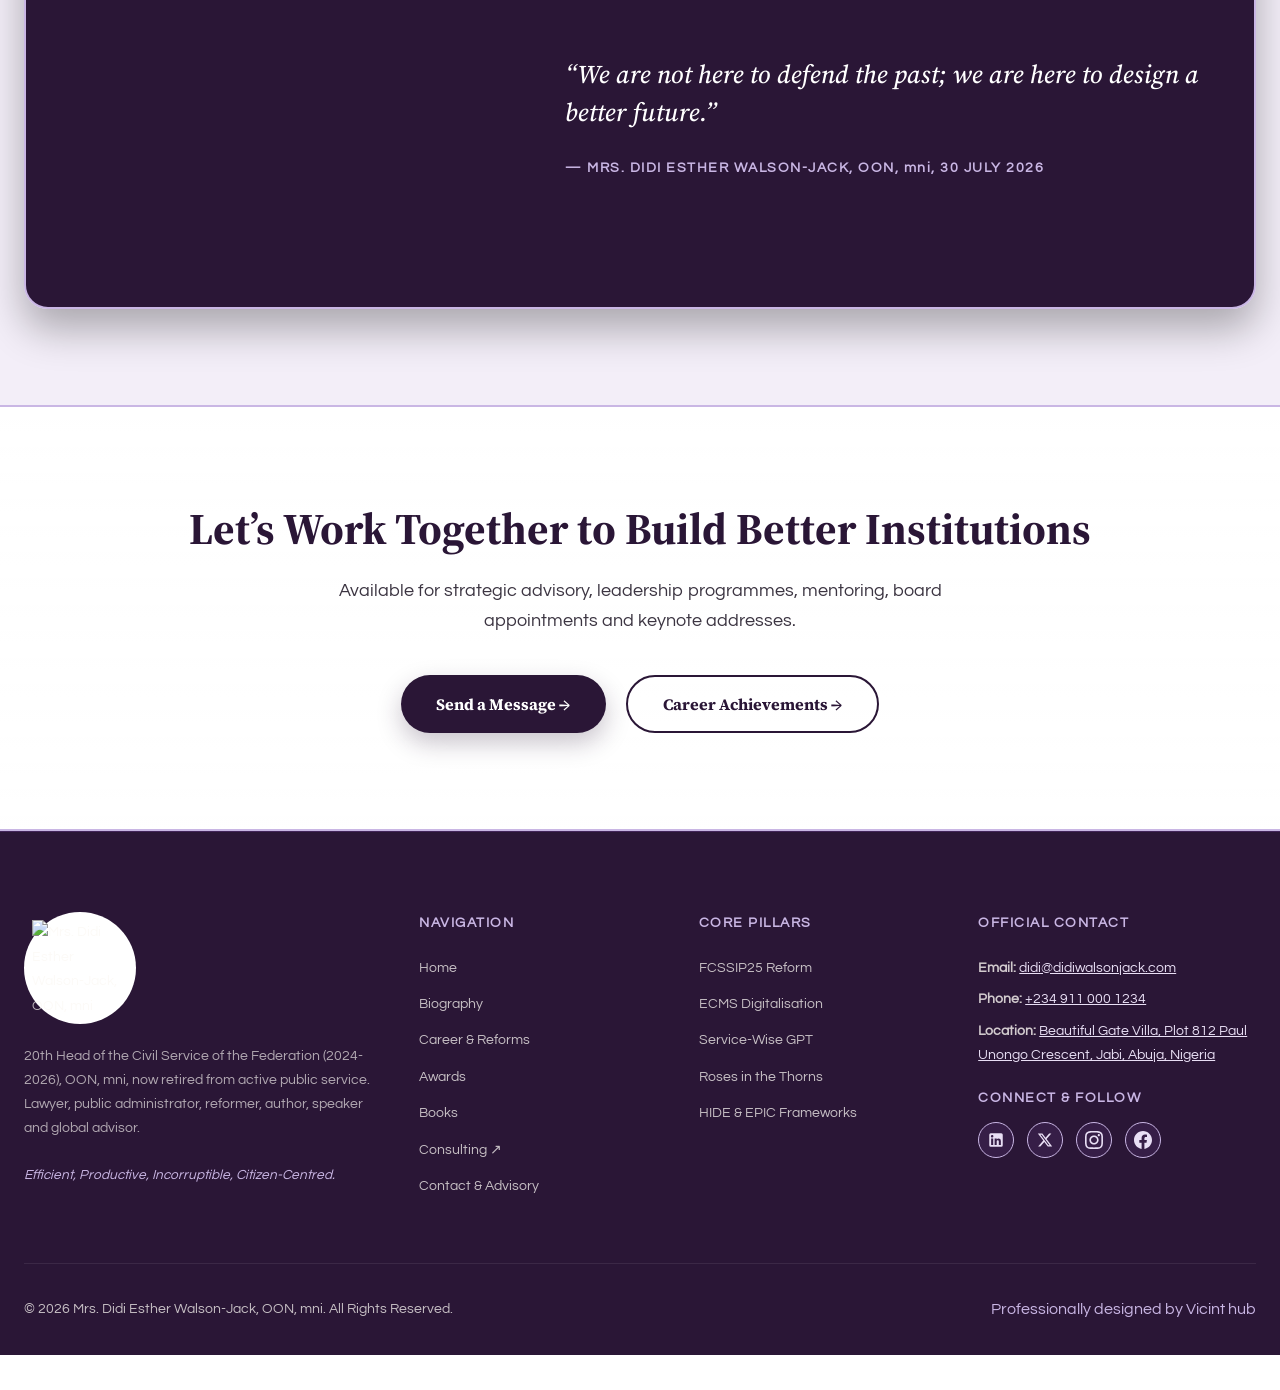
==== commit 578c88fa: "Content corrections from CV/Profile/Legacy review; awards title auto-fit Co-Authored-By: Claude Sonn" ====
--- a/index.html
+++ b/index.html
@@ -2019,7 +2019,7 @@
     .aw-stage { min-height: 420px; display: flex; flex-direction: column; justify-content: center; }
     .aw-bar { display: block; width: 36px; height: 3px; background: #B03A63; margin-bottom: 1.4rem; }
     .aw-kicker { margin: 0 0 0.9rem; font-size: 1.05rem; color: #5E5566; }
-    .aw-title { font-family: var(--font-heading); font-weight: 700; text-transform: uppercase; letter-spacing: 1px; color: #3B1F4A; font-size: clamp(2.1rem, 4.2vw, 3.6rem); line-height: 1.08; margin: 0 0 1.3rem; display: -webkit-box; -webkit-line-clamp: 5; -webkit-box-orient: vertical; overflow: hidden; }
+    .aw-title { font-family: var(--font-heading); font-weight: 700; text-transform: uppercase; letter-spacing: 1px; color: #3B1F4A; font-size: clamp(2.1rem, 4.2vw, 3.6rem); line-height: 1.08; margin: 0 0 1.3rem; overflow-wrap: break-word; display: -webkit-box; -webkit-line-clamp: 5; -webkit-box-orient: vertical; overflow: hidden; }
     .aw-desc { margin: 0 0 1.8rem; color: #231F26; font-size: 1rem; line-height: 1.8; max-width: 480px; display: -webkit-box; -webkit-line-clamp: 4; -webkit-box-orient: vertical; overflow: hidden; }
     .aw-actions { display: flex; align-items: center; gap: 1rem; flex-wrap: wrap; }
     .aw-bookmark { width: 46px; height: 46px; border-radius: 50%; background: #7A4BA8; color: #FFFFFF; display: inline-flex; align-items: center; justify-content: center; box-shadow: 0 8px 20px rgba(122,75,168,0.35); }
@@ -2047,7 +2047,7 @@
     .aw-card.is-active:hover { transform: none; }
     .aw-card.is-active .aw-card-txt { left: 1.3rem; right: 1.3rem; bottom: 1.3rem; }
     .aw-card.is-active .aw-card-txt small { font-size: 0.82rem; }
-    .aw-card.is-active .aw-card-txt b { font-size: 1.3rem; -webkit-line-clamp: 4; }
+    .aw-card.is-active .aw-card-txt b { font-size: 1.2rem; -webkit-line-clamp: 7; }
     .aw-controls { grid-column: 1 / -1; display: flex; align-items: center; gap: 1rem; margin-top: 0.5rem; }
     .aw-arrow { width: 54px; height: 54px; border-radius: 50%; border: 1.5px solid #7A4BA8; background: #FFFFFF; color: #7A4BA8; font-size: 1.3rem; cursor: pointer; transition: 0.25s; }
     .aw-arrow:hover { background: #7A4BA8; color: #FFFFFF; }
@@ -2144,7 +2144,7 @@
               </h1>
               <p class="hero-slide-desc">
                 Lawyer, public administrator, reformer, author, and 20th Head of the Civil Service of the
-                Federation of Nigeria (2024-2026). She handed over in August 2026 and has retired from active public
+                Federation of Nigeria (2024-2026). She handed over on 27 August 2026 and has retired from active public
                 service after 34 years. She is now a speaker and global advisor on institutions and leadership.
               </p>
               <div class="hero-slide-ctas">
@@ -2391,8 +2391,8 @@
             <p class="intro-paragraph">
               She joined the Federal Civil Service in 2009 and was appointed Federal Permanent Secretary in 2017,
               leading the Service Welfare Office and the Ministries of Niger Delta Affairs, Power, Water Resources and
-              Sanitation, and Education. She served as the 20th Head of the Civil Service of the Federation from
-              14 August 2024 to August 2026, when she handed over and retired from active public service.
+              Sanitation, and Education, and then the Special Duties Office in July and August 2024. She served as the 20th Head of the Civil Service of the Federation from
+              14 August 2024 to 27 August 2026, when she handed over and retired from active public service.
             </p>
             <a href="/about" class="btn btn-outline-gold" style="margin-top: 0.5rem; display: inline-block;">Explore Her
               Story →</a>
@@ -2999,6 +2999,16 @@
           return '<button type="button" class="aw-card' + (k === 0 ? ' is-active' : '') + '" data-i="' + i + '"' + (k === 0 ? ' aria-current="true"' : '') + '><img src="' + esc(img) + '" alt="" loading="lazy" onerror="this.onerror=null;this.src=\'' + ph(i, a.year) + '\'"><span class="aw-card-txt"><i></i><small>' + esc(a.issuer) + '</small><b>' + esc(a.title) + '</b><em>' + esc(a.date_text || a.year || '') + '</em></span></button>';
         }).join('');
       }
+      /* Shrink the heading only as far as needed so no word or line is cut off. */
+      function fitTitle(t) {
+        t.style.fontSize = ''; t.style.overflowWrap = 'normal';
+        var size = parseFloat(getComputedStyle(t).fontSize), min = 22, guard = 60;
+        while (guard-- > 0 && size > min && (t.scrollWidth > t.clientWidth + 1 || t.scrollHeight > t.clientHeight + 1)) {
+          size -= 1; t.style.fontSize = size + 'px';
+        }
+        t.style.overflowWrap = '';
+      }
+      window.addEventListener('resize', function () { var t = document.getElementById('awTitle'); if (t && t.textContent) fitTitle(t); });
       function show(i, animate) {
         if (!items.length) return;
         idx = (i + items.length) % items.length;
@@ -3006,6 +3016,7 @@
         var k = document.getElementById('awKicker'), t = document.getElementById('awTitle'), d = document.getElementById('awDesc'), l = document.getElementById('awLink');
         k.textContent = a.issuer + (a.year ? ' · ' + a.year : ''); t.textContent = a.title; d.textContent = a.summary || ''; l.href = a.link || '/awards/';
         [k, t, d].forEach(function (n) { n.classList.remove('aw-fade'); void n.offsetWidth; n.classList.add('aw-fade'); });
+        fitTitle(t);
         build();
         if (animate !== false) { rail.style.animation = 'none'; void rail.offsetWidth; rail.style.animation = ''; }
         document.getElementById('awBar').style.width = ((idx + 1) / items.length * 100) + '%';
